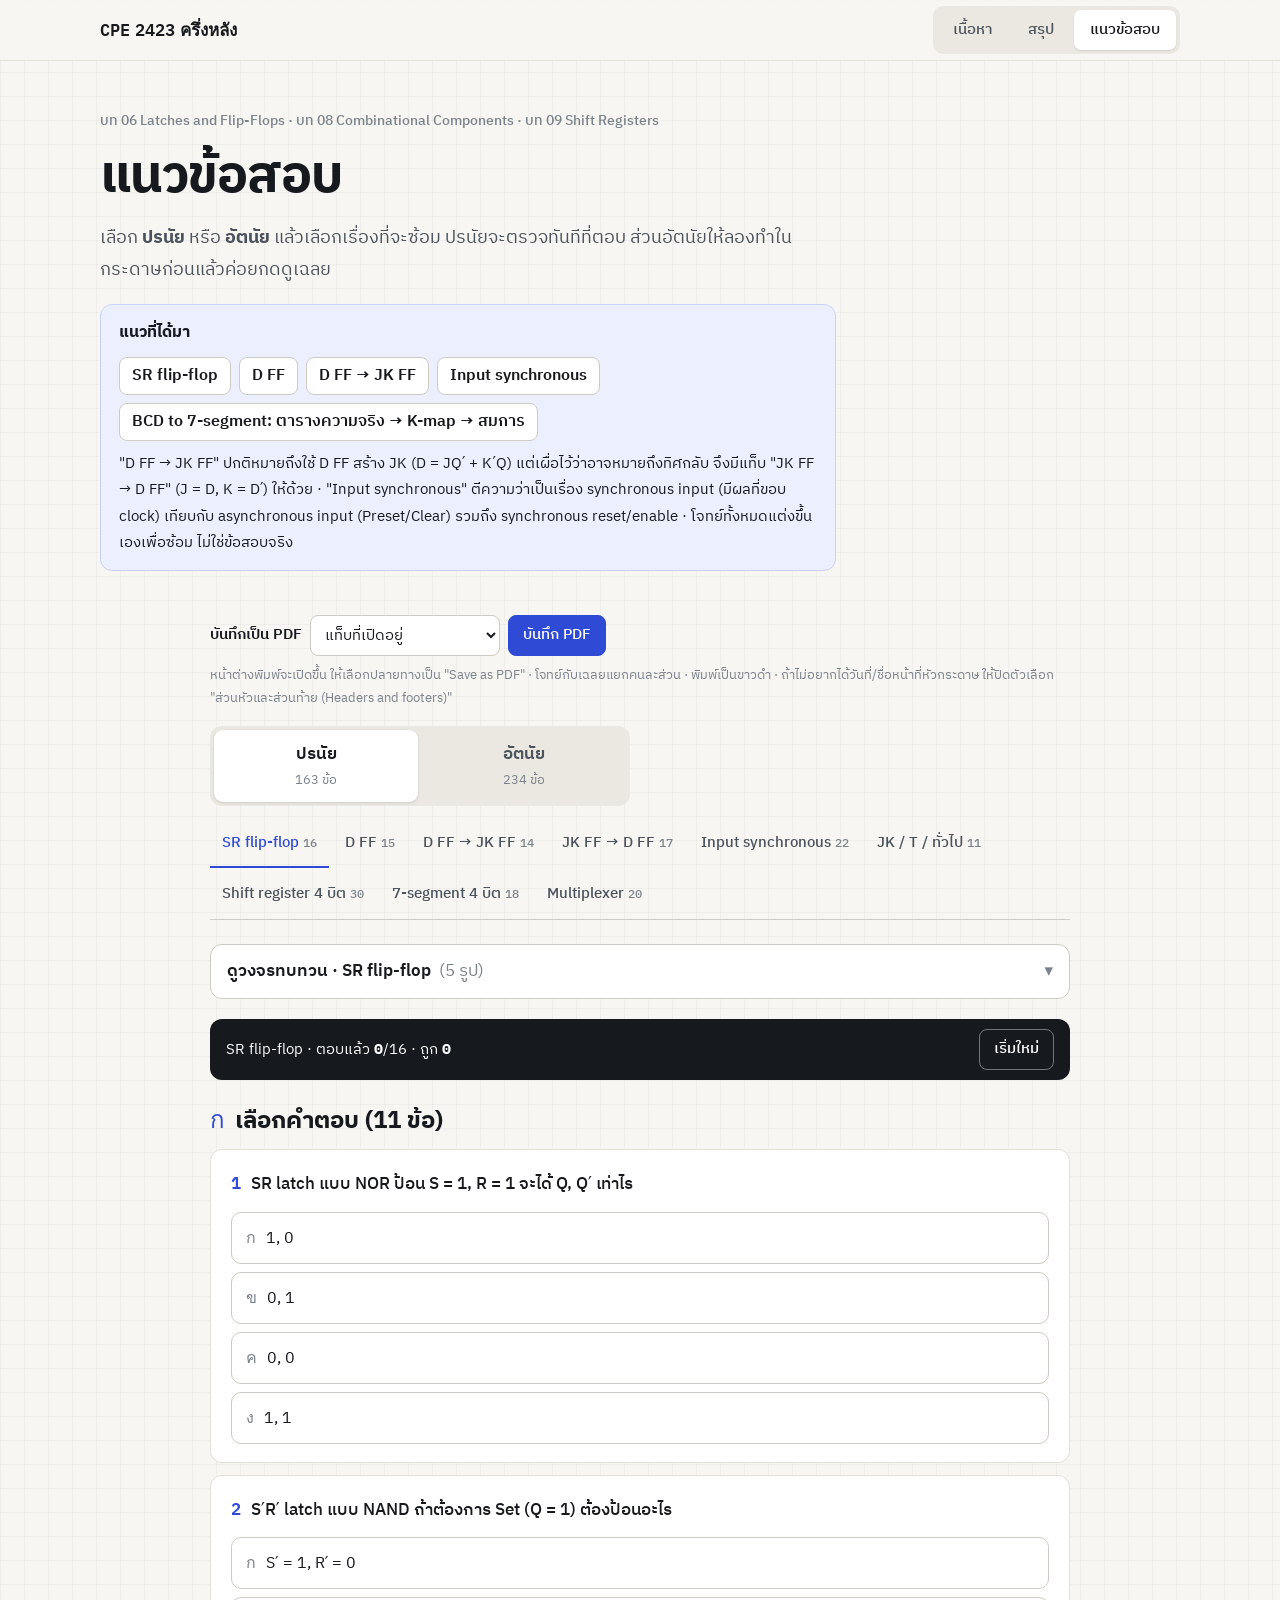
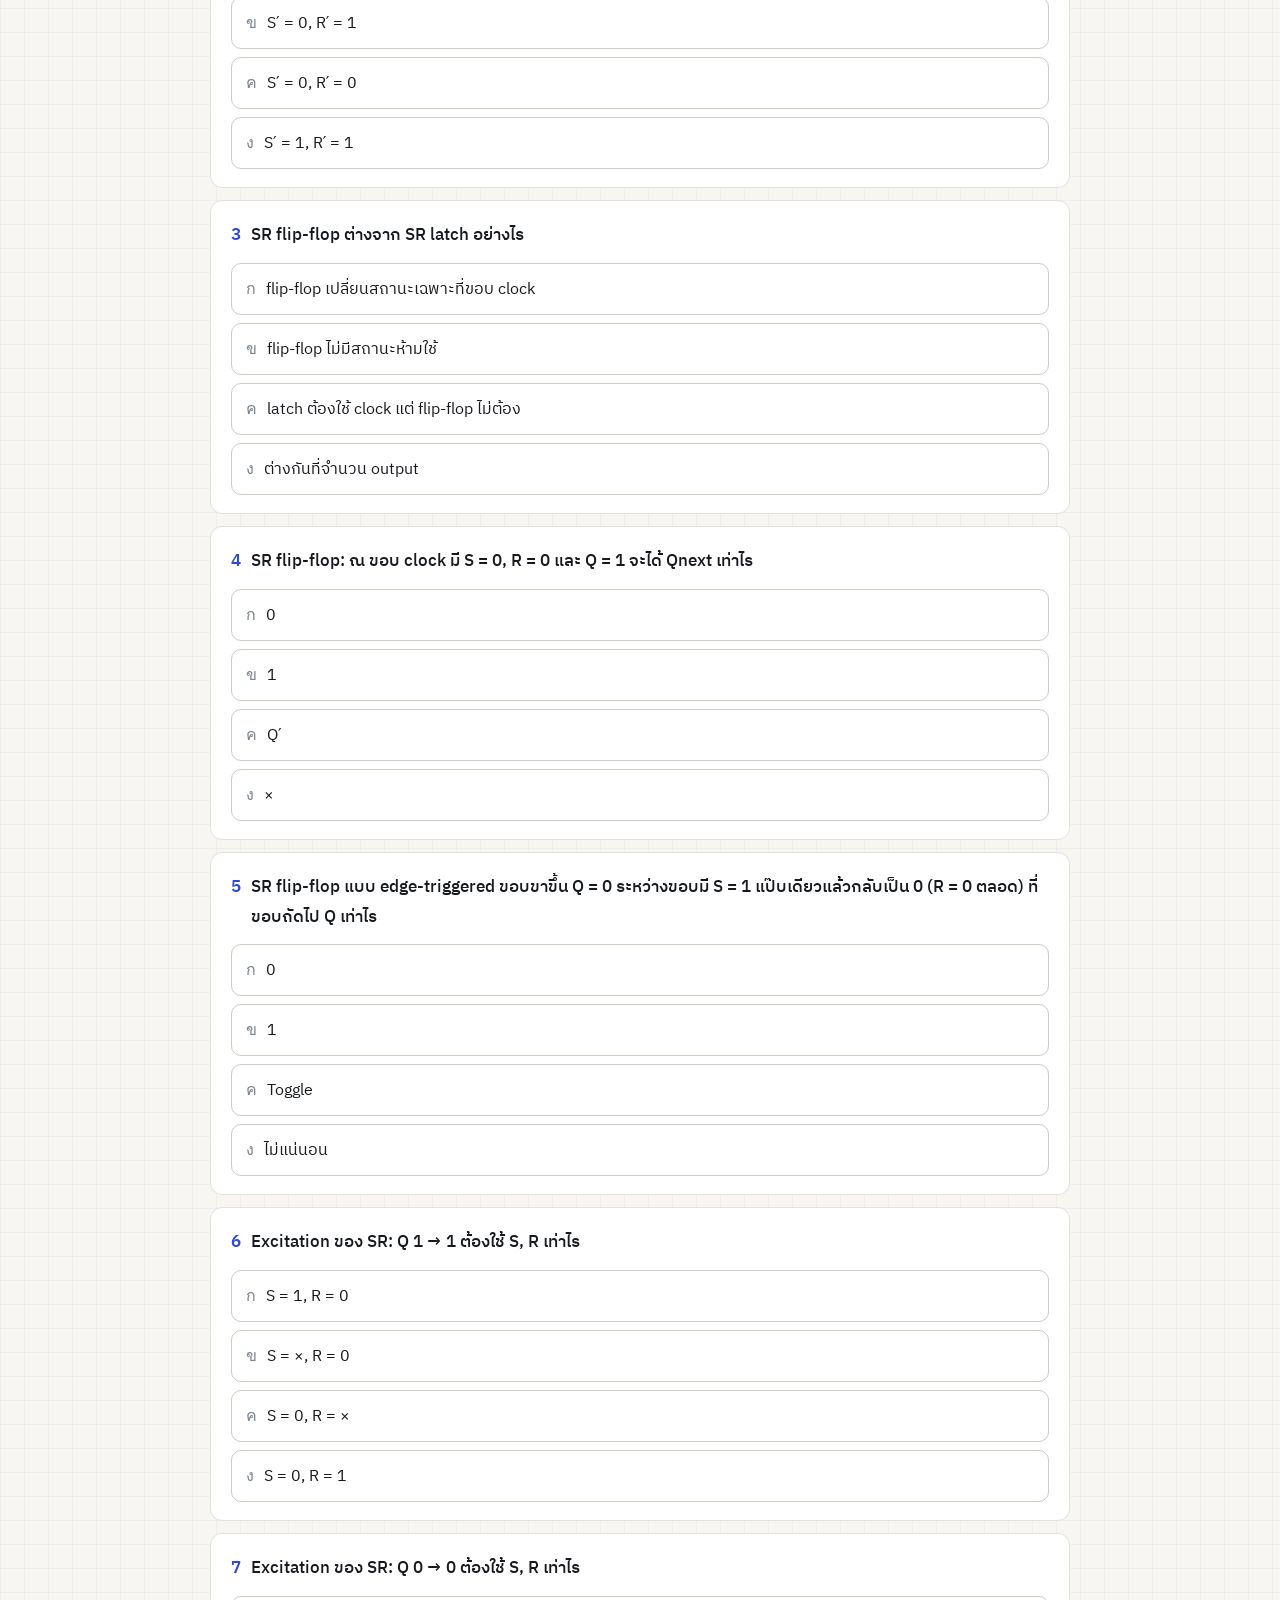
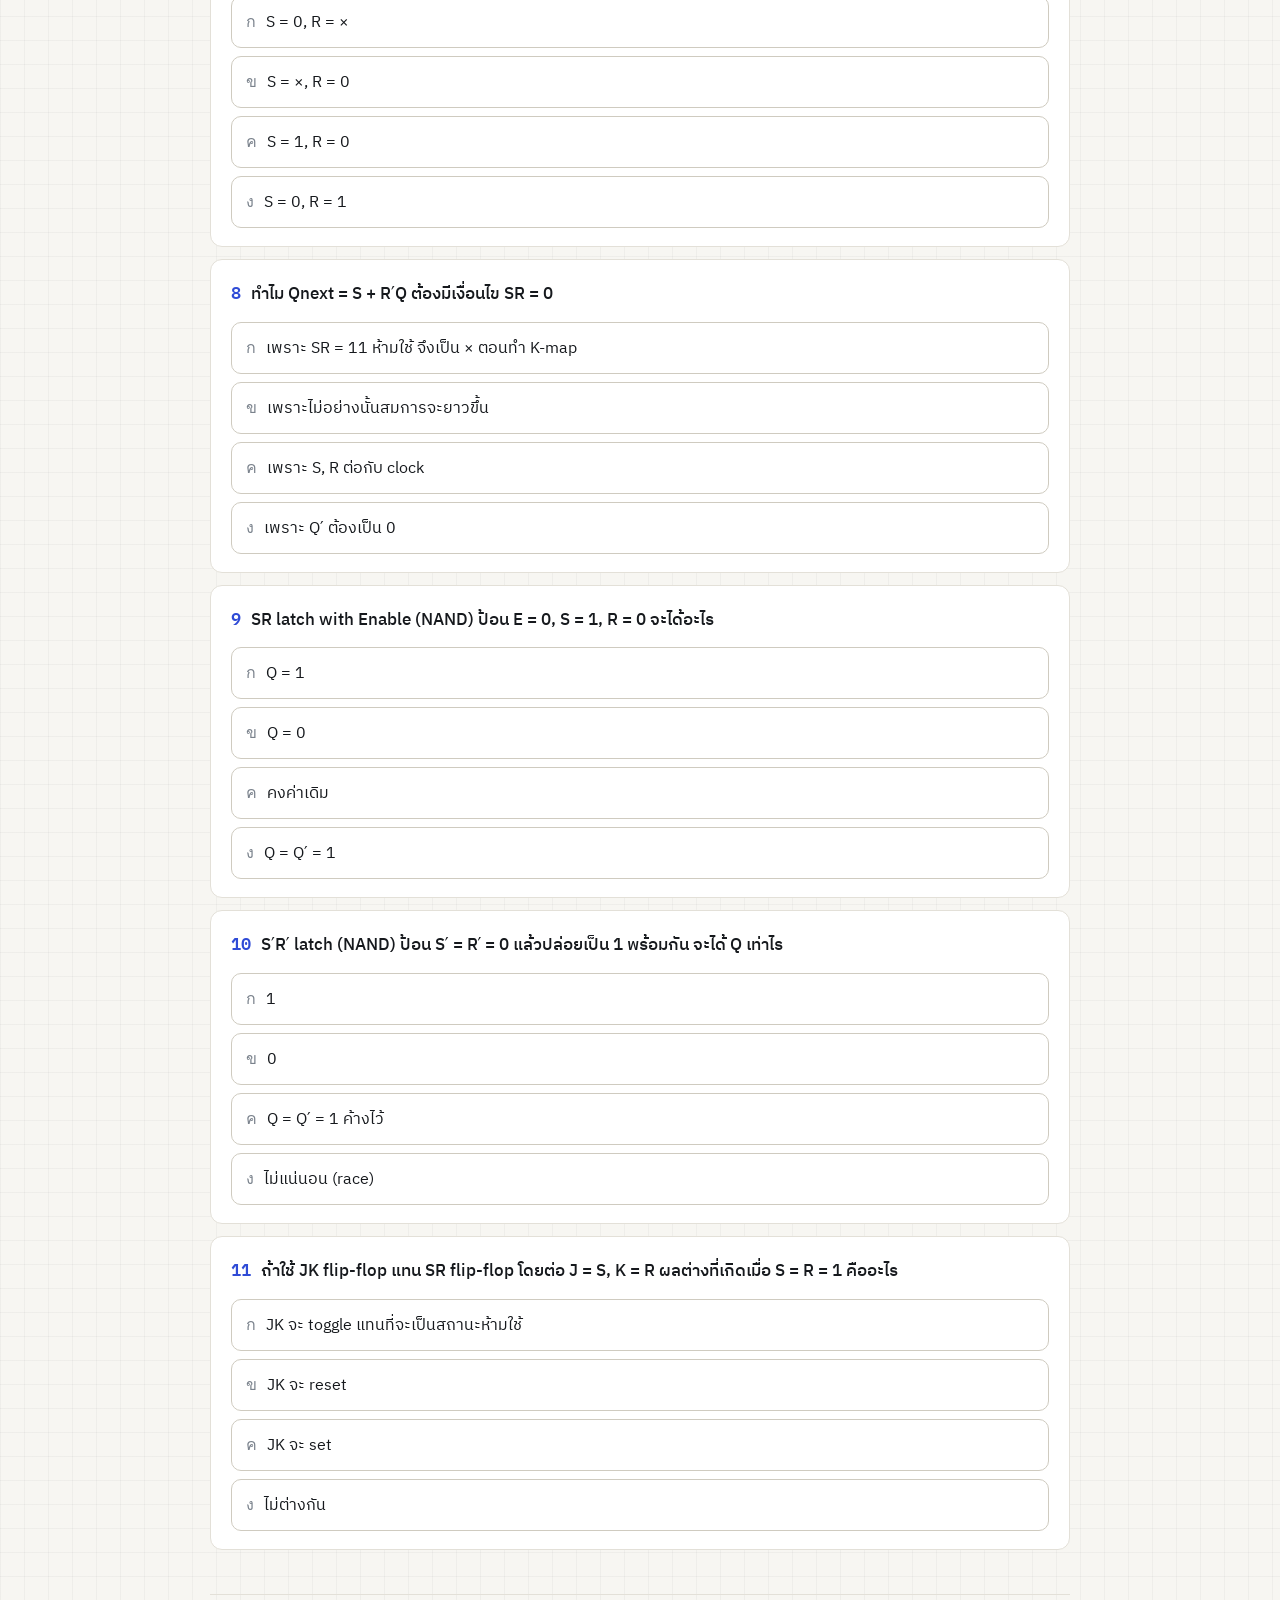
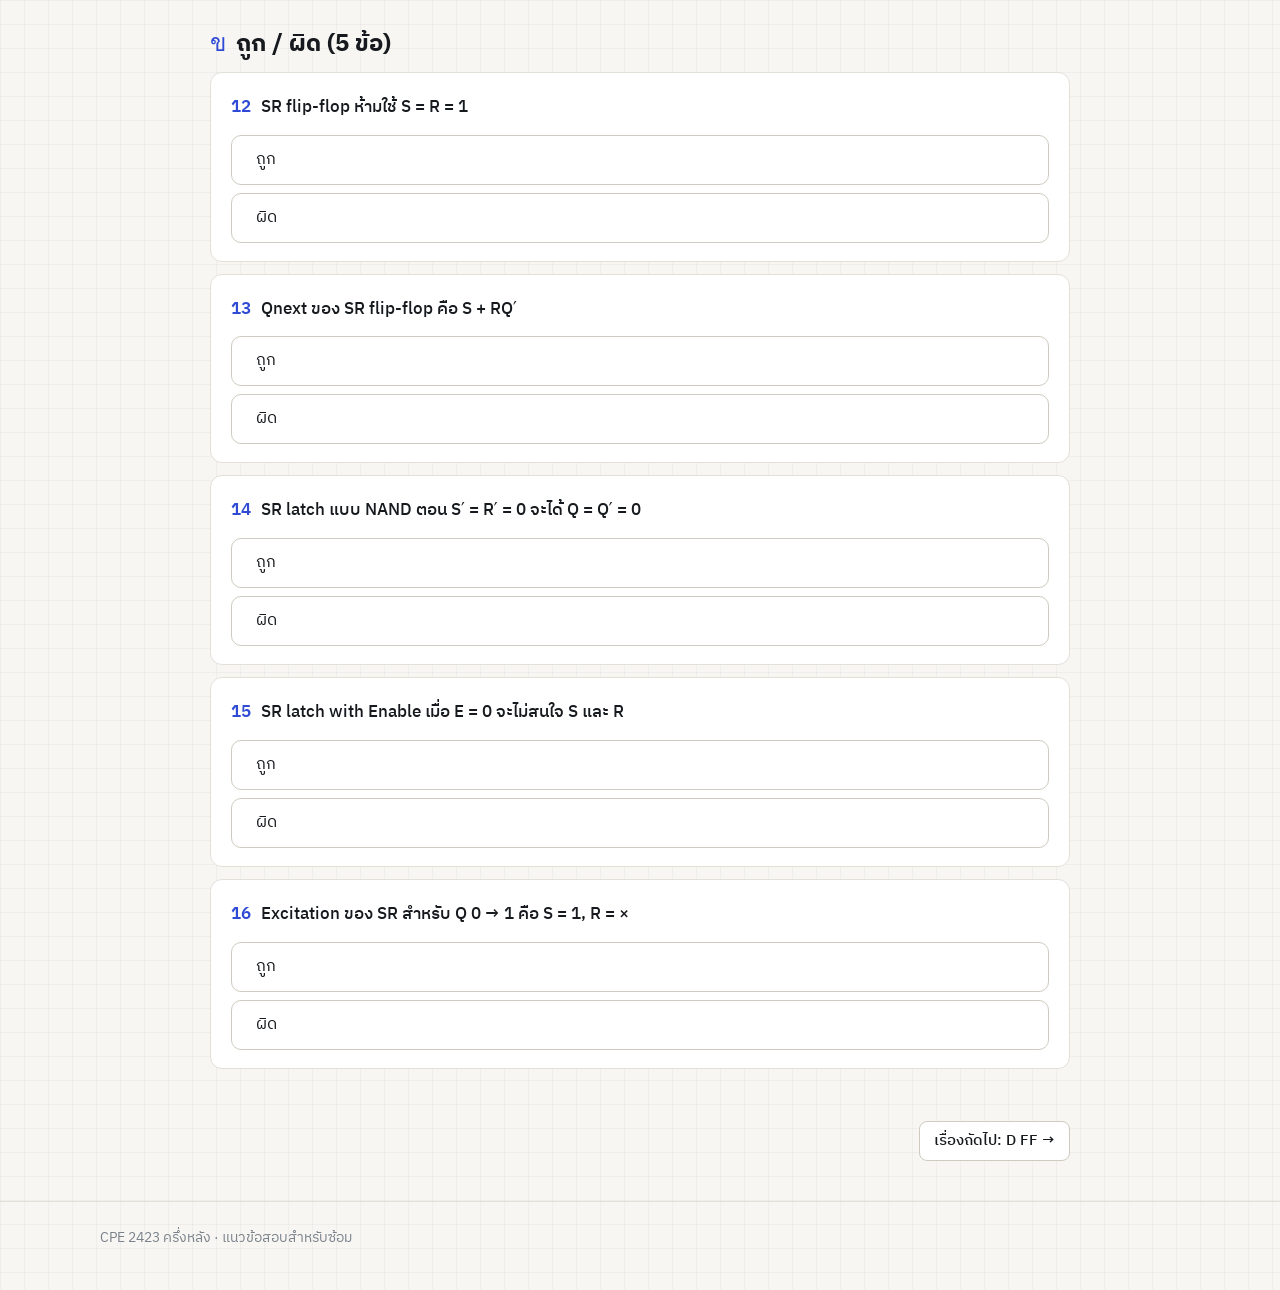
==== exam.html @ 35fdacc2 "mulipler" ====
<!doctype html>
<html lang="th">
<head>
  <meta charset="utf-8">
  <meta name="viewport" content="width=device-width, initial-scale=1">
  <meta name="color-scheme" content="light">
  <meta name="description" content="แนวข้อสอบ Latches and Flip-Flops, Shift register, 7-segment และ Multiplexer แยกปรนัย/อัตนัย และแยกเรื่อง พร้อมเฉลย">
  <title>แนวข้อสอบ · CPE 2423 ครึ่งหลัง</title>
  <link rel="preconnect" href="https://fonts.googleapis.com">
  <link rel="preconnect" href="https://fonts.gstatic.com" crossorigin>
  <link href="https://fonts.googleapis.com/css2?family=IBM+Plex+Mono:wght@400;500;600&family=IBM+Plex+Sans+Thai:wght@400;500;600;700&display=swap" rel="stylesheet">
  <link rel="stylesheet" href="assets/style.css">
</head>
<body>
  <div class="site-tabs">
    <div class="wrap">
      <a class="brand" href="index.html">CPE 2423 ครึ่งหลัง</a>
      <nav aria-label="ส่วนของเว็บ">
        <a href="index.html">เนื้อหา</a>
        <a href="summary.html">สรุป</a>
        <a href="exam.html" aria-current="page">แนวข้อสอบ</a>
      </nav>
    </div>
  </div>

  <header class="page-head wrap">
    <p class="eyebrow">บท 06 Latches and Flip-Flops · บท 08 Combinational Components · บท 09 Shift Registers</p>
    <h1>แนวข้อสอบ</h1>
    <p class="lead">เลือก <b>ปรนัย</b> หรือ <b>อัตนัย</b> แล้วเลือกเรื่องที่จะซ้อม ปรนัยจะตรวจทันทีที่ตอบ ส่วนอัตนัยให้ลองทำในกระดาษก่อนแล้วค่อยกดดูเฉลย</p>
    <div class="callout tip" style="max-width: 46em;">
      <b>แนวที่ได้มา</b>
      <ul class="hint-list">
        <li>SR flip-flop</li>
        <li>D FF</li>
        <li>D FF → JK FF</li>
        <li>Input synchronous</li>
        <li>BCD to 7-segment: ตารางความจริง → K-map → สมการ</li>
      </ul>
      <p style="margin: 10px 0 0; font-size: 15px;">"D FF → JK FF" ปกติหมายถึงใช้ D FF สร้าง JK (D = JQ′ + K′Q) แต่เผื่อไว้ว่าอาจหมายถึงทิศกลับ จึงมีแท็บ "JK FF → D FF" (J = D, K = D′) ให้ด้วย · "Input synchronous" ตีความว่าเป็นเรื่อง synchronous input (มีผลที่ขอบ clock) เทียบกับ asynchronous input (Preset/Clear) รวมถึง synchronous reset/enable · โจทย์ทั้งหมดแต่งขึ้นเองเพื่อซ้อม ไม่ใช่ข้อสอบจริง</p>
    </div>
  </header>

  <main class="wrap exam-main">
    <div class="print-bar">
      <label for="print-scope">บันทึกเป็น PDF</label>
      <select id="print-scope">
        <option value="current">แท็บที่เปิดอยู่</option>
        <option value="obj">ปรนัยทุกเรื่อง</option>
        <option value="sub">อัตนัยทุกเรื่อง</option>
        <option value="all">ทั้งหมด (ปรนัย + อัตนัย)</option>
      </select>
      <button class="btn primary" type="button" id="print-btn">บันทึก PDF</button>
      <span class="print-hint">หน้าต่างพิมพ์จะเปิดขึ้น ให้เลือกปลายทางเป็น "Save as PDF" · โจทย์กับเฉลยแยกคนละส่วน · พิมพ์เป็นขาวดำ · ถ้าไม่อยากได้วันที่/ชื่อหน้าที่หัวกระดาษ ให้ปิดตัวเลือก "ส่วนหัวและส่วนท้าย (Headers and footers)"</span>
    </div>
    <div class="exam-nav">
      <div class="type-tabs" role="tablist" aria-label="ประเภทข้อสอบ">
        <button role="tab" type="button" data-type="obj">ปรนัย<small data-type-count="obj"></small></button>
        <button role="tab" type="button" data-type="sub">อัตนัย<small data-type-count="sub"></small></button>
      </div>
      <div class="topic-tabs" role="tablist" aria-label="เรื่อง"></div>
    </div>
    <div id="panels"></div>
  </main>

  <footer class="site-footer">
    <div class="wrap">CPE 2423 ครึ่งหลัง · แนวข้อสอบสำหรับซ้อม</div>
  </footer>

  <script src="assets/logic-kit.js"></script>
  <script>
    (function () {
      "use strict";
      const { NOT, NAND, NOR, settle, simulate, pulses, isEdge, exercises, gate, twoState, wave, schematic, ffSymbol, shiftRegister: shselFig, shifterCircuit, seg7, SEG7_HEX, SEG7_GLYPH, railCircuit, kmapRailOutput, kmapPrimeInfo, kmapTerm, kmapSOP, kmapSvg, kmapNames, muxArray, muxTree } = LK;

      const TOPICS = [
        ["sr", "SR flip-flop"],
        ["d", "D FF"],
        ["dj", "D FF → JK FF"],
        ["jd", "JK FF → D FF"],
        ["sync", "Input synchronous"],
        ["gen", "JK / T / ทั่วไป"],
        ["pipo", "Shift register 4 บิต"],
        ["seg7", "7-segment 4 บิต"],
        ["mux", "Multiplexer"],
      ];
      const TOPIC_NAME = Object.fromEntries(TOPICS);

      // =====================================================================
      // ปรนัย: { t: topic, q, o: options, a: correct index, e: explanation }
      // =====================================================================
      const MCQ = [
        { t: "sr", q: "SR latch แบบ NOR ป้อน S = 1, R = 1 จะได้ Q, Q′ เท่าไร", o: ["1, 0", "0, 1", "0, 0", "1, 1"], a: 2, e: "NOR ให้ 0 ถ้ามี input ใดเป็น 1 จึงได้ Q = Q′ = 0 และเป็นสถานะห้ามใช้" },
        { t: "sr", q: "S′R′ latch แบบ NAND ถ้าต้องการ Set (Q = 1) ต้องป้อนอะไร", o: ["S′ = 1, R′ = 0", "S′ = 0, R′ = 1", "S′ = 0, R′ = 0", "S′ = 1, R′ = 1"], a: 1, e: "NAND latch เป็น active-low จึงต้องใส่ S′ = 0" },
        { t: "sr", q: "SR flip-flop ต่างจาก SR latch อย่างไร", o: ["flip-flop เปลี่ยนสถานะเฉพาะที่ขอบ clock", "flip-flop ไม่มีสถานะห้ามใช้", "latch ต้องใช้ clock แต่ flip-flop ไม่ต้อง", "ต่างกันที่จำนวน output"], a: 0, e: "latch ทำงานตามระดับ ส่วน flip-flop ตามขอบ และ SR flip-flop ยังห้ามใช้ SR = 11 เหมือนเดิม" },
        { t: "sr", q: "SR flip-flop: ณ ขอบ clock มี S = 0, R = 0 และ Q = 1 จะได้ Qnext เท่าไร", o: ["0", "1", "Q′", "×"], a: 1, e: "SR = 00 คือ Hold" },
        { t: "sr", q: "SR flip-flop แบบ edge-triggered ขอบขาขึ้น Q = 0 ระหว่างขอบมี S = 1 แป๊บเดียวแล้วกลับเป็น 0 (R = 0 ตลอด) ที่ขอบถัดไป Q เท่าไร", o: ["0", "1", "Toggle", "ไม่แน่นอน"], a: 0, e: "edge-triggered ดูค่า ณ ขอบซึ่ง S = R = 0 จึง Hold ได้ 0 (ถ้าเป็น master–slave อาจเกิด ones catching)" },
        { t: "sr", q: "Excitation ของ SR: Q 1 → 1 ต้องใช้ S, R เท่าไร", o: ["S = 1, R = 0", "S = ×, R = 0", "S = 0, R = ×", "S = 0, R = 1"], a: 1, e: "ทำได้ทั้ง Hold (00) และ Set (10) สิ่งเดียวที่ห้ามคือ Reset" },
        { t: "sr", q: "Excitation ของ SR: Q 0 → 0 ต้องใช้ S, R เท่าไร", o: ["S = 0, R = ×", "S = ×, R = 0", "S = 1, R = 0", "S = 0, R = 1"], a: 0, e: "ทำได้ทั้ง Hold (00) และ Reset (01)" },
        { t: "sr", q: "ทำไม Qnext = S + R′Q ต้องมีเงื่อนไข SR = 0", o: ["เพราะ SR = 11 ห้ามใช้ จึงเป็น × ตอนทำ K-map", "เพราะไม่อย่างนั้นสมการจะยาวขึ้น", "เพราะ S, R ต่อกับ clock", "เพราะ Q′ ต้องเป็น 0"], a: 0, e: "× ของแถว SR = 11 ช่วยให้ได้กลุ่ม S ที่ใหญ่ขึ้น สมการจึงใช้ได้เฉพาะเมื่อ SR ≠ 11" },
        { t: "sr", q: "SR latch with Enable (NAND) ป้อน E = 0, S = 1, R = 0 จะได้อะไร", o: ["Q = 1", "Q = 0", "คงค่าเดิม", "Q = Q′ = 1"], a: 2, e: "E = 0 ทำให้เกตด้านหน้าส่ง 1 ตลอด latch จึง Hold" },
        { t: "sr", q: "S′R′ latch (NAND) ป้อน S′ = R′ = 0 แล้วปล่อยเป็น 1 พร้อมกัน จะได้ Q เท่าไร", o: ["1", "0", "Q = Q′ = 1 ค้างไว้", "ไม่แน่นอน (race)"], a: 3, e: "เกตสองตัวแข่งกันเปลี่ยน ผลจึงเป็น Undefined" },
        { t: "sr", q: "ถ้าใช้ JK flip-flop แทน SR flip-flop โดยต่อ J = S, K = R ผลต่างที่เกิดเมื่อ S = R = 1 คืออะไร", o: ["JK จะ toggle แทนที่จะเป็นสถานะห้ามใช้", "JK จะ reset", "JK จะ set", "ไม่ต่างกัน"], a: 0, e: "กรณีอื่นทำงานเหมือนกัน ต่างกันแค่ JK = 11 คือ toggle" },
        { t: "d", q: "D flip-flop ขอบขาขึ้น เก็บค่า D ณ จังหวะใด", o: ["ตลอดช่วง Clk = 1", "ตลอดช่วง Clk = 0", "ณ ขอบขาขึ้นของ Clk", "ณ ขอบขาลงของ Clk"], a: 2, e: "edge-triggered เก็บค่าเฉพาะที่ขอบที่ทำงาน" },
        { t: "d", q: "D flip-flop ขอบขาขึ้น ถ้า D เปลี่ยนหลายครั้งระหว่างขอบ Q จะเป็นอย่างไร", o: ["เปลี่ยนตาม D ทุกครั้ง", "ไม่เปลี่ยนจนถึงขอบขาขึ้นถัดไป", "toggle", "เป็น 0"], a: 1, e: "ระหว่างขอบ flip-flop ไม่สนใจ D" },
        { t: "d", q: "อุปกรณ์ใดเป็น transparent (Q ตาม input ทันทีตลอดช่วงที่เปิด)", o: ["D latch with Enable ขณะ E = 1", "D flip-flop ขอบขาขึ้น", "T flip-flop", "JK flip-flop"], a: 0, e: "latch ทำงานตามระดับ" },
        { t: "d", q: "Excitation ของ D: Q 1 → 0 ต้องใช้ D เท่าไร", o: ["0", "1", "×", "Q"], a: 0, e: "D = Qnext เสมอ" },
        { t: "d", q: "D flip-flop รับค่าใหม่ทุกขอบ ถ้าอยากให้บางขอบคงค่าเดิมควรทำอย่างไร", o: ["ใส่ MUX ป้อน Q กลับเมื่อ E = 0", "ต่อ D กับ Q′", "ใช้ ClrN แทน", "ใช้ AND gate ปิด clock"], a: 0, e: "D FF with Enable: D = E′Q + ED · การปิด clock เสี่ยงเกิด glitch/skew จึงไม่แนะนำ" },
        { t: "d", q: "Master–slave D flip-flop ขอบขาขึ้น ต้องต่อ inverter ที่ clock ไปยัง latch ตัวไหน", o: ["master", "slave", "ทั้งสองตัว", "ไม่ต้องใช้"], a: 0, e: "master เปิดตอน Clk = 0 และ slave เปิดตอน Clk = 1" },
        { t: "d", q: "D latch with Enable: ขณะ E = 1 D เปลี่ยน 0 → 1 → 0 แล้ว E ลงเป็น 0 จะได้ Q เท่าไร", o: ["1", "0", "Toggle", "ไม่แน่นอน"], a: 1, e: "latch จำค่า D สุดท้ายก่อน E ลง" },
        { t: "d", q: "ต่อ Q′ กลับเข้า D ของ D flip-flop จะได้วงจรอะไร", o: ["วงจรหารความถี่ด้วย 2 (toggle ทุกขอบ)", "วงจรที่ Q ค้าง 0", "latch", "สถานะห้ามใช้"], a: 0, e: "Q⁺ = D = Q′ จึงกลับค่าทุกขอบ" },
        { t: "d", q: "D latch สร้างจาก S′R′ latch โดยใส่ inverter เพื่ออะไร", o: ["ให้ S′ กับ R′ ตรงข้ามกันเสมอ จึงไม่เกิดสถานะห้ามใช้", "ให้ทำงานที่ขอบ", "เพิ่มความเร็ว", "ให้ Q = Q′"], a: 0, e: "S′ = D′, R′ = D ไม่มีทางเป็น 0 พร้อมกัน" },
        { t: "d", q: "Shift register 3 บิตจาก D flip-flop ต่อกันอย่างไร", o: ["Q ของตัวก่อนต่อเข้า D ของตัวถัดไป ใช้ clock ร่วมกัน", "Q ของตัวก่อนต่อเข้า clock ของตัวถัดไป", "ต่อ D ทุกตัวเข้าด้วยกัน", "ต่อ Q′ เข้า D ของตัวเอง"], a: 0, e: "ทุกขอบข้อมูลเลื่อนไป 1 ตำแหน่ง" },
        { t: "dj", q: "ใช้ D flip-flop สร้าง JK flip-flop ต้องต่อ D เท่าไร", o: ["D = J + K", "D = JQ + KQ′", "D = JQ′ + K′Q", "D = J ⊕ K"], a: 2, e: "D FF มี Q⁺ = D จึงเอาสมการ Qnext ของ JK มาเป็น D" },
        { t: "dj", q: "ในการแปลง D FF เป็น JK FF ต้องใช้ excitation table ของตัวใด", o: ["JK", "D", "SR", "T"], a: 1, e: "ใช้ตารางของตัวที่อยากได้ (JK) คู่กับ excitation ของตัวที่มีอยู่ (D) ซึ่งคือ D = Qnext" },
        { t: "dj", q: "วงจร D = JQ′ + K′Q ถ้า J = 1, K = 1, Q = 0 จะได้ D เท่าไร", o: ["0", "1", "×", "Q"], a: 1, e: "JQ′ = 1·1 = 1 จึงได้ D = 1 (toggle)" },
        { t: "dj", q: "วงจร D = JQ′ + K′Q ถ้า J = 0, K = 1, Q = 1 จะได้ D เท่าไร", o: ["0", "1", "×", "Q′"], a: 0, e: "JQ′ = 0 และ K′Q = 0 จึงได้ D = 0 (reset)" },
        { t: "dj", q: "วงจร D = JQ′ + K′Q ถ้า J = 0, K = 0, Q = 1 จะได้ D เท่าไร", o: ["0", "1", "Q′", "×"], a: 1, e: "K′Q = 1 จึงได้ D = Q (hold)" },
        { t: "dj", q: "วงจร D = JQ′ + K′Q ต้องใช้เกตอะไร (ใช้ Q, Q′ จาก flip-flop ได้)", o: ["AND 2, OR 1, NOT 1", "AND 1, OR 2", "XOR 1", "NAND 1"], a: 0, e: "AND สำหรับ JQ′ และ K′Q, NOT สร้าง K′, OR รวม" },
        { t: "dj", q: "JK ที่สร้างจาก D FF ถ้าตั้ง J = K = 1 ค้างไว้ Q จะเป็นอย่างไร", o: ["คงที่", "เป็น 1 ตลอด", "กลับค่าทุกขอบ clock", "ไม่แน่นอน"], a: 2, e: "D = Q′ จึง toggle ทุกขอบ" },
        { t: "dj", q: "วงจร D = JQ′ + K′Q เมื่อ Q = 0 จะได้ D เท่ากับอะไร", o: ["J", "K", "K′", "1"], a: 0, e: "Q = 0 ได้ D = J·1 + K′·0 = J" },
        { t: "dj", q: "วงจร D = JQ′ + K′Q เมื่อ Q = 1 จะได้ D เท่ากับอะไร", o: ["J", "K′", "K", "0"], a: 1, e: "Q = 1 ได้ D = J·0 + K′·1 = K′" },
        { t: "dj", q: "ถ้าใช้ MUX 4-to-1 (select = J, K) หน้า D FF เพื่อทำ JK ช่อง I₃ (JK = 11) ต้องต่ออะไร", o: ["Q′", "Q", "0", "1"], a: 0, e: "JK = 11 คือ toggle จึงต้องป้อน Q′" },
        { t: "jd", q: "ใช้ JK flip-flop สร้าง D flip-flop ต้องต่อ J และ K อย่างไร", o: ["J = D, K = D′", "J = D′, K = D", "J = K = D", "J = D, K = Q"], a: 0, e: "D = 1 ได้ JK = 10 (Set) · D = 0 ได้ JK = 01 (Reset) จึงได้ Q⁺ = D" },
        { t: "jd", q: "การแปลง JK FF เป็น D FF ใช้ตารางคู่ใด", o: ["ตารางคุณลักษณะของ D + excitation ของ JK", "ตารางคุณลักษณะของ JK + excitation ของ D", "excitation ของ D ทั้งคู่", "ตารางคุณลักษณะของ JK ทั้งคู่"], a: 0, e: "ตารางของตัวที่อยากได้ (D) คู่กับ excitation ของตัวที่มีอยู่ (JK)" },
        { t: "jd", q: "วงจร JK → D ต้องเพิ่มเกตอะไร", o: ["NOT 1 ตัว", "AND 2, OR 1, NOT 1", "XOR 1 ตัว", "ไม่ต้องเพิ่ม"], a: 0, e: "ต่อ D เข้า J ตรง ๆ และผ่าน NOT เข้า K" },
        { t: "jd", q: "วงจร J = D, K = D′ ถ้า D = 1 ที่ขอบ clock จะทำงานแบบใด", o: ["Set", "Reset", "Toggle", "Hold"], a: 0, e: "ได้ JK = 10 คือ Set" },
        { t: "jd", q: "วงจร J = D, K = D′ ถ้า D = 0 ที่ขอบ clock จะทำงานแบบใด", o: ["Set", "Reset", "Toggle", "Hold"], a: 1, e: "ได้ JK = 01 คือ Reset" },
        { t: "jd", q: "ทำไมวงจร J = D, K = D′ จึงไม่มีทางเกิด JK = 00 หรือ 11", o: ["เพราะ K เป็นนิเสธของ J เสมอ", "เพราะ clock ป้องกันไว้", "เพราะ Q ป้อนกลับ", "เพราะ JK flip-flop ห้ามใช้ 00 และ 11"], a: 0, e: "J และ K ต่างกันเสมอ จึงเหลือแค่ Set กับ Reset" },
        { t: "jd", q: "จาก excitation ของ JK หา J ในรูปของ D และ Q โดยใช้ × ให้คุ้มที่สุดได้อะไร", o: ["J = D", "J = DQ′", "J = D′", "J = Q"], a: 0, e: "แถว Q = 1 ของ J เป็น × ทั้งหมด จึงรวมกับ D = 1 ในแถว Q = 0 ได้ J = D" },
        { t: "jd", q: "ถ้าไม่ใช้ × เลย (ให้ × = 0) จะได้ J, K เท่าไร และใช้ได้หรือไม่", o: ["J = DQ′, K = D′Q ใช้ได้แต่ไม่ minimal", "J = D, K = D′ ใช้ไม่ได้", "J = DQ′, K = D′Q ใช้ไม่ได้", "J = Q, K = Q′"], a: 0, e: "ทำงานถูกเหมือนกัน แต่ต้องใช้เกตมากกว่า" },
        { t: "jd", q: "ถ้าลืมใส่ NOT แล้วต่อ J = K = D วงจรจะทำงานเหมือน flip-flop ชนิดใด", o: ["T flip-flop (T = D)", "D flip-flop", "SR flip-flop", "latch"], a: 0, e: "D = 0 ได้ JK = 00 (Hold) · D = 1 ได้ JK = 11 (Toggle)" },
        { t: "jd", q: "D FF ที่สร้างจาก JK ขอบขาขึ้น: ตอนนี้ Q = 1 ขอบมาถึงขณะ D = 1 จะได้ Q⁺ เท่าไร", o: ["1", "0", "Toggle", "ไม่แน่นอน"], a: 0, e: "JK = 10 คือ Set ได้ 1 (Q⁺ = D)" },
        { t: "jd", q: "D → JK กับ JK → D ต่างกันอย่างไร", o: ["D → JK หาสมการของขา D · JK → D หาสมการของขา J, K", "เหมือนกันทุกอย่าง", "D → JK ใช้แค่ NOT 1 ตัว", "JK → D ต้องป้อน Q กลับ"], a: 0, e: "ฝั่งซ้ายของลูกศรคือ flip-flop ที่มีอยู่ สมการที่ได้จึงเป็นของขา input ตัวนั้น" },
        { t: "sync", q: "ข้อใดเป็น synchronous input ของ D flip-flop ที่มี PreN, ClrN", o: ["D", "PreN", "ClrN", "PreN และ ClrN"], a: 0, e: "D มีผลเฉพาะที่ขอบ ส่วน PreN, ClrN มีผลทันที" },
        { t: "sync", q: "Synchronous reset ทำให้ Q = 0 เมื่อใด", o: ["ทันทีที่ reset ทำงาน", "ที่ขอบ clock ถัดไปขณะ reset ทำงาน", "เมื่อ D = 0 เท่านั้น", "เมื่อ clock = 0"], a: 1, e: "synchronous ต้องรอขอบ clock" },
        { t: "sync", q: "Asynchronous clear (ClrN) ทำให้ Q = 0 เมื่อใด", o: ["ทันทีที่ ClrN = 0", "ที่ขอบขาขึ้นถัดไป", "เมื่อ ClrN = 1", "เมื่อ D = 0"], a: 0, e: "asynchronous ไม่รอ clock และเป็น active-low" },
        { t: "sync", q: "D FF ขอบขาขึ้นที่มี PreN, ClrN ถ้า PreN = 0, ClrN = 1 แล้วเกิดขอบขณะ D = 0 จะได้ Q เท่าไร", o: ["0", "1", "คงเดิม", "ไม่แน่นอน"], a: 1, e: "Preset มีสิทธิ์เหนือกว่า clock" },
        { t: "sync", q: "SR flip-flop ขอบขาขึ้นที่มี PreN, ClrN ถ้า PreN = 0, ClrN = 1 แล้วเกิดขอบขณะ S = R = 1 จะได้ Q เท่าไร", o: ["1", "0", "ไม่แน่นอน", "คงเดิม"], a: 0, e: "PreN = 0 บังคับ Q = 1 ทันที ขอบ clock และ SR = 11 จึงไม่มีผล" },
        { t: "sync", q: "SR flip-flop ขอบขาขึ้น ถ้า S = R = 1 เฉพาะระหว่างขอบ แล้วกลับเป็น SR = 00 ก่อนขอบถัดไป จะเกิดอะไรขึ้น", o: ["ไม่มีผล Q คงเดิม", "Q ไม่แน่นอนทันที", "Q = 1", "Q = 0"], a: 0, e: "S, R เป็น synchronous input ดูเฉพาะ ณ ขอบ" },
        { t: "sync", q: "ใน SR flip-flop ที่มี PreN, ClrN ข้อใดเป็น asynchronous input ทั้งหมด", o: ["S และ R", "PreN และ ClrN", "S, R และ clock", "S, R, PreN และ ClrN"], a: 1, e: "S, R มีผลเฉพาะที่ขอบ ส่วน PreN, ClrN มีผลทันที" },
        { t: "sync", q: "SR flip-flop เกิดขอบที่ SR = 11 จน Q ไม่แน่นอน วิธีใดทำให้รู้ค่า Q ได้ทันทีโดยไม่รอ clock", o: ["ให้ ClrN (หรือ PreN) = 0 สั้น ๆ", "ให้ SR = 00", "ให้ SR = 10", "หยุด clock"], a: 0, e: "SR = 10 ก็ได้ Q = 1 แต่ต้องรอขอบถัดไป ส่วน SR = 00 คงค่าไม่แน่นอนไว้" },
        { t: "sync", q: "D FF ที่มี synchronous clear แบบ active-high (SCLR) ต้องต่อขา D ของ flip-flop เป็นอะไร", o: ["D · SCLR′", "D + SCLR", "D ⊕ SCLR", "SCLR′"], a: 0, e: "SCLR = 1 ได้ 0 เข้าขา D จึงได้ Q = 0 ที่ขอบ" },
        { t: "sync", q: "D FF ที่มี synchronous preset แบบ active-high (SPRE) ต้องต่อขา D เป็นอะไร", o: ["D + SPRE", "D · SPRE′", "D ⊕ SPRE", "SPRE′"], a: 0, e: "SPRE = 1 ได้ 1 เข้าขา D จึงได้ Q = 1 ที่ขอบ" },
        { t: "sync", q: "ทำไมระบบดิจิทัลส่วนใหญ่ออกแบบเป็น synchronous (ทุก flip-flop ใช้ clock ร่วมกัน)", o: ["ทุกตัวเปลี่ยนพร้อมกันเป็นจังหวะ วิเคราะห์ timing ได้ง่าย", "ไม่ต้องใช้ clock", "ใช้ไฟน้อยกว่าเสมอ", "ไม่ต้องสนใจ setup time"], a: 0, e: "ยังต้องสนใจ setup/hold time" },
        { t: "sync", q: "Setup time ของ flip-flop หมายถึงอะไร", o: ["เวลาที่ input ต้องนิ่งก่อนขอบ clock", "เวลาที่ output ใช้เปลี่ยนหลังขอบ", "เวลาที่ input ต้องนิ่งหลังขอบ", "คาบของ clock"], a: 0, e: "ข้อ 2 คือ propagation delay และข้อ 3 คือ hold time" },
        { t: "sync", q: "Hold time ของ flip-flop หมายถึงอะไร", o: ["เวลาที่ input ต้องนิ่งก่อนขอบ", "เวลาที่ input ต้องนิ่งหลังขอบ", "เวลาที่ Q ค้างค่าไว้", "คาบของ clock"], a: 1, e: "hold time คือหลังขอบ ส่วน setup time คือก่อนขอบ" },
        { t: "sync", q: "D FF มีทั้ง SCLR (sync clear) และ E (enable) โดย clear มีสิทธิ์เหนือกว่า ขา D ของ flip-flop ต้องเป็นอะไร", o: ["SCLR′ · (E′Q + ED)", "SCLR + E′Q + ED", "SCLR′ + ED", "(E′Q + ED) ⊕ SCLR"], a: 0, e: "SCLR = 1 บังคับให้เป็น 0 ไม่อย่างนั้นใช้สมการ enable ตามปกติ" },
        { t: "gen", q: "สมการคุณลักษณะของ T flip-flop คือข้อใด", o: ["Qnext = T·Q", "Qnext = T + Q", "Qnext = T ⊕ Q", "Qnext = T′Q"], a: 2, e: "T = 0 ได้ Hold, T = 1 ได้ Toggle" },
        { t: "gen", q: "ถ้าขา clock มีวงกลมหน้าสามเหลี่ยม (○▷) หมายความว่าอะไร", o: ["latch active-low", "ทริกขอบขาขึ้น", "ทริกขอบขาลง", "ทำงานตามระดับ high"], a: 2, e: "สามเหลี่ยมคือทริกที่ขอบ ส่วนวงกลมคือกลับค่า" },
        { t: "gen", q: "T flip-flop ที่ T = 1 ตลอด ป้อน clock 8 MHz จะได้ Q ความถี่เท่าไร", o: ["16 MHz", "8 MHz", "4 MHz", "2 MHz"], a: 2, e: "หารความถี่ด้วย 2" },
        { t: "gen", q: "Flip-flop ชนิดใดมีชุด input ที่ห้ามใช้", o: ["D", "JK", "T", "SR"], a: 3, e: "SR = 11" },
        { t: "gen", q: "JK flip-flop ขอบขาขึ้น Q = 1 เกิดขอบขณะ J = K = 1 จะได้ Qnext เท่าไร", o: ["0", "1", "คงเดิม", "ไม่แน่นอน"], a: 0, e: "JK = 11 คือ toggle" },
        { t: "gen", q: "Excitation ของ JK: Q 1 → 0 ต้องใช้ J, K เท่าไร", o: ["J = ×, K = 1", "J = 0, K = 1", "J = 1, K = ×", "J = ×, K = 0"], a: 0, e: "ทำได้ทั้ง Reset (01) และ Toggle (11)" },
        { t: "gen", q: "Excitation ของ T: Q 1 → 1 ต้องใช้ T เท่าไร", o: ["0", "1", "×", "Q"], a: 0, e: "ค่าไม่เปลี่ยนจึงได้ T = 0" },
        { t: "gen", q: "Counter แบบ ripple ต่างจาก synchronous counter อย่างไร", o: ["ripple: flip-flop แต่ละตัวใช้ output ของตัวก่อนหน้าเป็น clock", "ripple ใช้ clock ร่วมกันทุกตัว", "synchronous ไม่ใช้ clock", "ไม่ต่างกัน"], a: 0, e: "synchronous counter ใช้ clock ร่วมกันและใช้ logic คุม J, K หรือ T" },
        { t: "pipo", q: "วงจรสไลด์ 14: SHSel = 0 ที่ขอบ clock register ทำอะไร", o: ["คงค่าเดิม", "Parallel load", "Shift right", "Rotate right"], a: 0, e: "ช่อง 0 ป้อน Q ตัวเองกลับ" },
        { t: "pipo", q: "วงจรสไลด์ 14: SHSel = 1 ที่ขอบ clock register ทำอะไร", o: ["คงค่าเดิม", "Parallel load", "Shift right", "Rotate right"], a: 1, e: "ช่อง 1 รับ D3–D0" },
        { t: "pipo", q: "วงจรสไลด์ 14: SHSel = 2 ที่ขอบ clock register ทำอะไร", o: ["คงค่าเดิม", "Parallel load", "Shift right", "Rotate right"], a: 2, e: "ช่อง 2: Q3 รับ Serial_in บิตอื่นรับบิตทางซ้าย" },
        { t: "pipo", q: "วงจรสไลด์ 14: SHSel = 3 ที่ขอบ clock register ทำอะไร", o: ["คงค่าเดิม", "Parallel load", "Shift right", "Rotate right"], a: 3, e: "ช่อง 3: Q3 รับ Q0 เดิม บิตอื่นรับบิตทางซ้าย" },
        { t: "pipo", q: "วงจรสไลด์ 14: SHSel = 1, D3–D0 = 1010, Q3–Q0 = 0110 ที่ขอบ clock ได้ Q3–Q0 เท่าไร", o: ["1010", "0110", "0011", "1011"], a: 0, e: "Parallel load รับ D ทั้ง 4 บิต" },
        { t: "pipo", q: "วงจรสไลด์ 14: SHSel = 2, Serial_in = 1, Q3–Q0 = 0110 ที่ขอบ clock ได้ Q3–Q0 เท่าไร", o: ["1011", "0011", "0110", "1100"], a: 0, e: "Q3 รับ Serial_in = 1 แล้วบิตอื่นเลื่อนขวา: 1, 0, 1, 1" },
        { t: "pipo", q: "วงจรสไลด์ 14: SHSel = 3, Serial_in = 1, Q3–Q0 = 0110 ที่ขอบ clock ได้ Q3–Q0 เท่าไร", o: ["0011", "1011", "1100", "0110"], a: 0, e: "Rotate ไม่ใช้ Serial_in: Q0 เดิม (0) เข้า Q3" },
        { t: "pipo", q: "วงจรสไลด์ 14: MUX ของบิต Q2 ช่อง 2 ต่อกับอะไร", o: ["Q3", "Q2", "Q1", "D2"], a: 0, e: "เลื่อนขวาจึงรับจากบิตทางซ้าย" },
        { t: "pipo", q: "วงจรสไลด์ 14: MUX ของบิต Q3 ช่อง 3 ต่อกับอะไร", o: ["Q0", "Q3", "Serial_in", "D3"], a: 0, e: "Rotate right วน Q0 กลับเข้า Q3" },
        { t: "pipo", q: "วงจรสไลด์ 14: ช่อง 2 กับช่อง 3 ของ MUX ต่างกันที่บิตไหน", o: ["Q3 บิตเดียว", "Q0 บิตเดียว", "ทุกบิต", "ไม่ต่างกัน"], a: 0, e: "Q2–Q0 รับบิตทางซ้ายเหมือนกัน ต่างแค่ Q3 รับ Serial_in หรือ Q0" },
        { t: "pipo", q: "ต้อง Rotate right กี่ครั้งข้อมูลจึงกลับมาเหมือนเดิม", o: ["4", "2", "3", "8"], a: 0, e: "register 4 บิต หมุนครบ 4 ครั้ง" },
        { t: "pipo", q: "Serial_out ต่อกับบิตใด", o: ["Q0", "Q3", "Q1", "D0"], a: 0, e: "เลื่อนขวาแล้วบิตออกทาง Q0" },
        { t: "pipo", q: "วงจร SHSel 4 บิตนี้ใช้อุปกรณ์อะไรบ้าง", o: ["D FF 4 ตัว และ MUX 4-to-1 4 ตัว", "D FF 2 ตัว และ MUX 4-to-1 1 ตัว", "D FF 4 ตัว และ MUX 2-to-1 4 ตัว", "D FF 4 ตัว และ MUX 8-to-1 4 ตัว"], a: 0, e: "บิตละ 1 D FF และ 1 MUX ที่มี select 2 ขา" },
        { t: "pipo", q: "ใส่ข้อมูล 4 บิตแบบ Parallel load ใช้ clock กี่ลูก", o: ["1", "2", "3", "4"], a: 0, e: "โหลดทุกบิตในขอบเดียว" },
        { t: "pipo", q: "วงจร s2 s1 s0 (shifter): y3–y0 เปลี่ยนเมื่อใด", o: ["ทันทีที่ d หรือ s เปลี่ยน", "ที่ขอบขาขึ้นของ clock", "เมื่อ s2 = 1 เท่านั้น", "เมื่อ s1 = 1 เท่านั้น"], a: 0, e: "วงจรนี้มีแต่ MUX ไม่มี flip-flop จึงเป็น combinational" },
        { t: "pipo", q: "วงจร s2 s1 s0 (shifter): s2 s1 s0 = 0 0 0, d3–d0 = 1010 ได้ y3–y0 เท่าไร", o: ["1101", "0101", "0100", "1010"], a: 0, e: "ช่อง 0 เลื่อนขวา y3 รับค่าจาก MUX ซ้าย ซึ่ง s2 = 0 ให้ 1" },
        { t: "pipo", q: "วงจร s2 s1 s0 (shifter): s2 s1 s0 = 1 0 0, d3–d0 = 1010 ได้ y3–y0 เท่าไร", o: ["0101", "1101", "0100", "1010"], a: 0, e: "s2 = 1 ทำให้ y3 รับ d0 จึงเป็น rotate right" },
        { t: "pipo", q: "วงจร s2 s1 s0 (shifter): s2 s1 s0 = 0 1 0, d3–d0 = 1011 ได้ y3–y0 เท่าไร", o: ["0110", "0111", "1101", "1011"], a: 0, e: "ช่อง 2 เลื่อนซ้าย y0 รับค่าจาก MUX ขวา ซึ่ง s2 = 0 ให้ 0" },
        { t: "pipo", q: "วงจร s2 s1 s0 (shifter): s2 s1 s0 = 1 1 0, d3–d0 = 1011 ได้ y3–y0 เท่าไร", o: ["0111", "0110", "1101", "1011"], a: 0, e: "s2 = 1 ทำให้ y0 รับ d3 จึงเป็น rotate left" },
        { t: "pipo", q: "วงจร s2 s1 s0 (shifter): s0 = 1 ได้ผลอย่างไร", o: ["y = d ไม่ว่า s2, s1 เป็นอะไร", "เลื่อนขวาเสมอ", "เลื่อนซ้ายเสมอ", "y = 0000"], a: 0, e: "ช่อง 1 และ 3 ต่อ d ของบิตตัวเองทั้งคู่" },
        { t: "mux", q: "MUX ที่มี data input 16 เส้น ต้องมี select กี่เส้น", o: ["2", "4", "8", "16"], a: 1, e: "2ⁿ = 16 จึงได้ n = 4" },
        { t: "mux", q: "MUX 2-to-1 มีสมการ y เท่าไร", o: ["sd0 + s′d1", "s′d0 + sd1", "s + d0 + d1", "d0 ⊕ d1"], a: 1, e: "s = 0 เลือก d0 และ s = 1 เลือก d1" },
        { t: "mux", q: "MUX 4-to-1 ที่ S1 S0 = 1 0 เลือกขา data ใด (w, x, y, z คือช่อง 0, 1, 2, 3)", o: ["w", "x", "y", "z"], a: 2, e: "1 0 คือ 2 จึงเลือกช่อง 2" },
        { t: "mux", q: "สร้าง MUX 8-to-1 จาก MUX 2-to-1 ต้องใช้กี่ตัว", o: ["3", "4", "7", "8"], a: 2, e: "ชั้นละ 4, 2, 1 ตัว รวม 7" },
        { t: "mux", q: "สร้าง MUX 16-to-1 จาก MUX 4-to-1 ต้องใช้กี่ตัว", o: ["4", "5", "8", "15"], a: 1, e: "ชั้นแรก 4 ตัว และชั้นสุดท้าย 1 ตัว" },
        { t: "mux", q: "MUX 8-to-1 แบบ AND-OR ใช้ AND กี่ตัว และแต่ละตัวมีกี่ input", o: ["8 ตัว ตัวละ 3 input", "4 ตัว ตัวละ 4 input", "8 ตัว ตัวละ 4 input", "3 ตัว ตัวละ 8 input"], a: 2, e: "แต่ละตัวรับ select 3 เส้นและ data 1 เส้น" },
        { t: "mux", q: "Barrel shifter 4 บิตหมุนซ้ายสไลด์ 29 ที่ s1 s0 = 0 1 จะได้ out3 out2 out1 out0 เท่าไร", o: ["in3 in2 in1 in0", "in2 in1 in0 in3", "in1 in0 in3 in2", "in0 in3 in2 in1"], a: 1, e: "หมุนซ้าย 1 ตำแหน่ง" },
        { t: "mux", q: "4-bit shifter สไลด์ 30 ที่ s1 s0 = 1 0 ป้อน in = 1011 จะได้ out เท่าไร", o: ["0110", "1101", "0101", "1011"], a: 2, e: "1 0 คือเลื่อนขวาเติม 0" },
        { t: "mux", q: "วงจร shifter ที่ใช้ MUX ล้วนจะได้ output ใหม่เมื่อใด", o: ["ที่ขอบขาขึ้นของ clock", "ทันทีที่ input หรือ select เปลี่ยน", "เมื่อ s1 = 1 เท่านั้น", "หลัง clock 4 ลูก"], a: 1, e: "เป็นวงจร combinational ไม่มี flip-flop" },
        { t: "mux", q: "ใช้ MUX 4-to-1 สร้าง F(a, b, c) โดยให้ a, b เป็น select ถ้าแถว ab = 01 ได้ F = c′ ต้องต่อช่อง 1 กับอะไร", o: ["0", "1", "c", "c′"], a: 3, e: "ช่อง 1 ถูกเลือกเมื่อ ab = 01 จึงต่อตามค่า F ในแถวนั้น" },
        { t: "mux", q: "ใช้ MUX 8-to-1 สร้าง F(a, b, c) = Σm(1, 2) ต้องต่อขา data อย่างไร", o: ["d1 = d2 = 0 ที่เหลือ 1", "d1 = d2 = 1 ที่เหลือ 0", "ทุกขาเป็น c", "d0 = d3 = 1 ที่เหลือ 0"], a: 1, e: "ขา data ของ minterm ที่ F = 1 ต่อ 1" },
        { t: "mux", q: "DEMUX ต่างจาก MUX อย่างไร", o: ["DEMUX มีหลาย input ออก output เดียว", "DEMUX รับ input เดียวแล้วส่งไป output ที่เลือก", "DEMUX ต้องใช้ clock", "DEMUX ไม่มี select"], a: 1, e: "DEMUX ทำกลับกับ MUX" },
        { t: "seg7", q: "จอ common cathode ขีดติดเมื่อ output เป็นเท่าไร", o: ["1", "0", "×", "ขึ้นกับเลขที่แสดง"], a: 0, e: "common cathode ขั้วลบร่วม จึงติดเมื่อ output = 1 ส่วน common anode ติดเมื่อ output = 0" },
        { t: "seg7", q: "ขีด g ของจอ 7-segment อยู่ตำแหน่งใด", o: ["ขีดกลาง", "ขีดบนสุด", "ขีดล่างสุด", "ขีดขวาบน"], a: 0, e: "a–f ไล่ตามเข็มนาฬิกาจากขีดบน และ g คือขีดกลาง" },
        { t: "seg7", q: "เลข 7 ติดขีดใดบ้าง", o: ["a, b, c", "a, b, c, f", "b, c", "a, f, g"], a: 0, e: "7 = 1110000" },
        { t: "seg7", q: "แบบ 0–F รหัส 1011 ขึ้นเป็นรูปอะไร", o: ["b", "8", "d", "A"], a: 0, e: "1011 = 11 = B แต่จอใช้ b ตัวเล็ก" },
        { t: "seg7", q: "ถ้าต้องการแสดงแค่ A–F ด้วย input 4 บิต รหัส 0000–1001 ใน K-map ควรใส่อะไร", o: ["×", "0", "1", "ค่าของเลขนั้น"], a: 0, e: "รหัสเหล่านี้ไม่ได้ใช้ จึงเป็น don't care เอาไว้ขยายกลุ่ม" },
        { t: "seg7", q: "ทำไมจอแสดง b และ d เป็นตัวเล็ก", o: ["ตัวใหญ่จะเหมือนเลข 8 และ 0", "ใช้ขีดน้อยกว่าเสมอ", "สไลด์บังคับ", "K-map จะง่ายขึ้น"], a: 0, e: "B และ D ตัวใหญ่บนจอ 7 ขีดไม่ต่างจาก 8 และ 0" },
        { t: "seg7", q: "ห้ามใช้ XNOR เขียน B ⊙ A ด้วย AND, OR, NOT ได้อย่างไร", o: ["BA + B′A′", "BA′ + B′A", "B + A", "B′ + A′"], a: 0, e: "XNOR เป็น 1 เมื่อทั้งคู่เหมือนกัน" },
        { t: "seg7", q: "ห้ามใช้ XOR เขียน C ⊕ B ด้วย AND, OR, NOT ได้อย่างไร", o: ["CB′ + C′B", "CB + C′B′", "C + B", "CB"], a: 0, e: "XOR เป็น 1 เมื่อทั้งคู่ต่างกัน" },
        { t: "seg7", q: "วงจรแปลงรหัส 4 บิตเป็น 7-segment ต้องทำ K-map กี่ตาราง", o: ["7", "4", "1", "16"], a: 0, e: "output มี 7 เส้น เส้นละ 1 ตาราง" },
        { t: "seg7", q: "แบบ 0–F ขีด e มีสมการที่น้อยที่สุดคืออะไร", o: ["C′A′ + BA′ + DB + DC", "C′A′ + BA′", "D + C + A′", "C′A′ + DB"], a: 0, e: "C′A′ + BA′ คือแบบ BCD ที่มี × ส่วนแบบ 0–F ไม่มี × จึงต้องเพิ่ม DB + DC" },
        { t: "seg7", q: "จอ common anode แสดงเลข 1 (common cathode คือ 0110000) ต้องส่ง a–g เป็นเท่าไร", o: ["1001111", "0110000", "0000110", "1111111"], a: 0, e: "common anode ติดเมื่อ 0 จึงกลับทุกบิต" },
        { t: "gen", q: "Race-around ของ JK เกิดเมื่อใด", o: ["J = K = 1 และ clock = 1 นานกว่า propagation delay ในแบบ level-triggered", "J = K = 0", "ใช้แบบ edge-triggered", "ClrN = 0"], a: 0, e: "Q toggle วนไปเรื่อย ๆ ตลอดช่วง clock = 1" },
      ];

      const TF = [
        ["sr", "SR flip-flop ห้ามใช้ S = R = 1", true, "ทำให้ Q = Q′ และผลไม่แน่นอนเมื่อปล่อย"],
        ["sr", "Qnext ของ SR flip-flop คือ S + RQ′", false, "ที่ถูกคือ S + R′Q (เมื่อ SR = 0)"],
        ["sr", "SR latch แบบ NAND ตอน S′ = R′ = 0 จะได้ Q = Q′ = 0", false, "NAND ได้ 1, 1 ส่วน NOR ได้ 0, 0"],
        ["sr", "SR latch with Enable เมื่อ E = 0 จะไม่สนใจ S และ R", true, "Hold"],
        ["sr", "Excitation ของ SR สำหรับ Q 0 → 1 คือ S = 1, R = ×", false, "ที่ถูกคือ S = 1, R = 0 (เพราะ R = 1 จะเป็นสถานะห้ามใช้)"],
        ["d", "D flip-flop เปลี่ยนค่าทุกครั้งที่ D เปลี่ยน", false, "เปลี่ยนเฉพาะที่ขอบ clock ที่ทำงาน"],
        ["d", "Excitation ของ D flip-flop คือ D = Qnext", true, "จึงไม่มี × เลย"],
        ["d", "Master–slave D flip-flop แบบขอบขาขึ้นต้องต่อ inverter ที่ slave", false, "ต้องต่อที่ master"],
        ["d", "D latch กับ D flip-flop ให้ timing diagram ของ Q เหมือนกันเสมอ", false, "latch ตาม D ตลอดช่วง enable"],
        ["d", "D latch ไม่มีสถานะห้ามใช้", true, "เพราะ S′, R′ ตรงข้ามกันเสมอ"],
        ["dj", "JK ที่สร้างจาก D FF ด้วย D = JQ′ + K′Q จะ toggle เมื่อ J = K = 1", true, "ได้ D = Q′"],
        ["dj", "การสร้าง JK จาก D FF ใช้ D FF เก็บสถานะ ส่วนวงจร combinational หา D จาก J, K และ Q", true, "Q ต้องป้อนกลับมา"],
        ["dj", "ในการสร้าง JK จาก D FF สามารถต่อ D = J ได้เลย", false, "จะไม่มี Hold, Reset และ Toggle"],
        ["dj", "การแปลง flip-flop ใช้ excitation table ของตัวที่อยากได้", false, "ใช้ตารางคุณลักษณะของตัวที่อยากได้ และ excitation ของตัวที่มีอยู่"],
        ["jd", "ใช้ JK สร้าง D ต้องต่อ J = D และ K = D′", true, "D = 1 ได้ Set, D = 0 ได้ Reset"],
        ["jd", "วงจร JK → D ต้องป้อน Q กลับมาที่เกตด้านหน้า", false, "ไม่ต้อง ใช้แค่ NOT 1 ตัว (ต่างจาก D → JK ที่ต้องป้อน Q กลับ)"],
        ["jd", "การแปลง JK → D ได้สมการ D = JQ′ + K′Q", false, "นั่นคือ D → JK · ส่วน JK → D ได้ J = D, K = D′"],
        ["jd", "ถ้าต่อ J = K = D จะได้วงจรที่ทำงานเหมือน T flip-flop", true, "D = 0 ได้ Hold, D = 1 ได้ Toggle"],
        ["jd", "การแปลง JK → D ใช้ excitation table ของ JK", true, "เพราะ JK คือตัวที่มีอยู่"],
        ["jd", "J = DQ′, K = D′Q ก็ทำให้ JK ทำงานเป็น D ได้", true, "ใช้ได้แต่ไม่ minimal (ไม่ได้ใช้ ×)"],
        ["sync", "Synchronous input มีผลทันทีโดยไม่รอ clock", false, "ตัวที่มีผลทันทีคือ asynchronous"],
        ["sync", "PreN และ ClrN เป็น asynchronous input แบบ active-low", true, "N และวงกลมที่ขาหมายถึง active-low"],
        ["sync", "S และ R ของ SR flip-flop แบบ edge-triggered เป็น synchronous input", true, "มีผลเฉพาะที่ขอบ clock"],
        ["sync", "SR flip-flop ที่ PreN = 0 อยู่ ถ้าเกิดขอบขณะ S = R = 1 จะได้ Q ไม่แน่นอน", false, "PreN มีสิทธิ์เหนือกว่า จึงได้ Q = 1"],
        ["sync", "ถ้า ClrN = 0 อยู่ ขอบ clock ก็ยังทำให้ Q = D ได้", false, "Clear มีสิทธิ์เหนือกว่า"],
        ["sync", "Synchronous reset ทำให้ Q = 0 ที่ขอบ clock ถัดไปเมื่อ reset ทำงาน", true, "เพราะผ่านทางขา D"],
        ["sync", "พอ ClrN กลับเป็น 1 แล้ว Q จะกลับไปเป็นค่าก่อนถูก clear ทันที", false, "Q ค้างที่ 0 จนถึงขอบถัดไป"],
        ["sync", "พัลส์ reset สั้น ๆ ที่เกิดระหว่างขอบ clock มีผลกับ synchronous reset", false, "synchronous ดูเฉพาะ ณ ขอบ"],
        ["pipo", "วงจร s2 s1 s0 (shifter) ต้องรอขอบ clock จึงจะได้ค่า y ใหม่", false, "ไม่มี flip-flop และไม่มี clock"],
        ["pipo", "วงจร s2 s1 s0 (shifter): s2 มีผลเฉพาะตอน s0 = 0", true, "s0 = 1 เลือกช่องส่งผ่านซึ่งไม่ผ่าน MUX เล็ก"],
        ["pipo", "วงจรสไลด์ 14: SHSel = 0 คงค่าได้เพราะ MUX ป้อน Q ตัวเองกลับเข้าขา D", true, "Q⁺ = Q"],
        ["pipo", "วงจรสไลด์ 14: SHSel = 1 ทำให้ Q เปลี่ยนตาม D ทันทีโดยไม่รอ clock", false, "เปลี่ยนเฉพาะที่ขอบ clock"],
        ["pipo", "Rotate right ใช้ Serial_in เข้า Q3", false, "Rotate ใช้ Q0 เข้า Q3"],
        ["pipo", "Shift right ทำให้ค่า Q0 เดิมหลุดออกจาก register", true, "ออกทาง Serial_out"],
        ["pipo", "Rotate right ไม่ทำให้ข้อมูลหาย", true, "Q0 วนกลับเข้า Q3"],
        ["pipo", "วงจรนี้เลื่อนซ้ายได้", false, "มีแค่ shift right และ rotate right"],
        ["pipo", "Q3–Q0 อ่านได้ตลอดเวลาโดยไม่ต้องรอ clock", true, "ต่อออกขนานอยู่แล้ว"],
        ["pipo", "ทุกบิตใช้ SHSel₁ SHSel₀ ชุดเดียวกัน จึงเลือกโหมดแยกทีละบิตไม่ได้", true, "เลือกพร้อมกันทั้ง register"],
        ["mux", "MUX มี output เพียงเส้นเดียวต่อบิต", true, "เลือก input 1 เส้นส่งออก"],
        ["mux", "MUX ที่มี select 3 เส้นเลือกได้ 6 input", false, "2³ = 8 input"],
        ["mux", "MUX เป็นวงจร sequential เพราะเลือกค่าได้", false, "ไม่มีหน่วยความจำ จึงเป็น combinational"],
        ["mux", "สลับสายช่อง 1 กับช่อง 2 ของทุก MUX จะสลับการทำงานของ s1 s0 = 01 กับ 10", true, "select เดิมเลือกช่องเดิม แต่ช่องต่อกับสายใหม่"],
        ["mux", "ใน MUX ซ้อนชั้น สลับ select ระหว่างชั้นแล้วตาราง output ยังเหมือนเดิมเสมอ", false, "ลำดับ select เปลี่ยน data ที่ถูกเลือก"],
        ["mux", "MUX 2-to-1 สร้างจาก AND 2 ตัว OR 1 ตัว และ NOT 1 ตัวได้", true, "y = s′d0 + sd1"],
        ["mux", "ช่องของ MUX ต่อค่าคงที่ 0 หรือ 1 ได้", true, "shifter ใช้เติม 0 ตอนเลื่อน"],
        ["mux", "Rotate ทำให้บิตหายเหมือน shift", false, "Rotate วนบิตกลับอีกด้าน"],
        ["seg7", "แบบ 0–F ไม่มีช่อง × ใน K-map", true, "ใช้ครบ 16 รหัส"],
        ["seg7", "ถ้าแสดงแค่ A–F ค่า × จะมี 10 ช่อง", true, "รหัส 0–9 ไม่ได้ใช้"],
        ["seg7", "วงจรที่ห้ามใช้ exclusive หาสมการจาก K-map ไม่ได้", false, "K-map ให้รูป SOP ซึ่งใช้แค่ AND, OR, NOT อยู่แล้ว"],
        ["seg7", "แบบ 0–F เลข 6 ต้องติดขีด a", true, "ถ้า a = 0 จะซ้ำกับตัว b"],
        ["seg7", "เปลี่ยนจาก common cathode เป็น common anode ต้องกลับทุกบิตของ a–g", true, "ขีดติดเมื่อ 0 แทน 1"],
        ["seg7", "ถ้าทุกช่องของขีดหนึ่งเป็น 1 หรือ × สมการของขีดนั้นคือ 1", true, "จับกลุ่ม 16 ช่องได้ ไม่ต้องใช้เกต"],
        ["seg7", "BCD 4 บิตมีรหัสที่ใช้จริง 16 แบบ", false, "ใช้จริง 10 แบบ คือ 0–9"],
        ["gen", "T FF ที่ T = 1 ตลอดทำหน้าที่หารความถี่ด้วย 2", true, "Q กลับค่าทุกขอบ"],
        ["gen", "JK = 11 ใน JK flip-flop เป็นสถานะห้ามใช้", false, "คือ Toggle"],
      ].map(([t, q, ans, e]) => ({ t, q, o: ["ถูก", "ผิด"], a: ans ? 0 : 1, e }));

      // =====================================================================
      // อัตนัย
      //   fill:   { kind: "fill", q, head, rows (text or {a, c}), note }
      //   timing: { kind: "timing", q, build() → exercise def + notes(rows) → <li>… }
      //   text:   { kind: "text", q, a: HTML, fsm?: "sr" | "jk" | …, circuit?: "dj" }
      // =====================================================================
      const B = ["0", "1"], X = ["0", "1", "×"], QQ = ["0", "1", "Q", "Q′"], AN = ["0", "1", "ห้ามใช้"];
      const f = (a, c = B) => ({ a, c });
      const ACTION = ["Hold", "Reset", "Set", "Toggle"];
      // Latch outputs for a step: "Q, Q′" or Undefined after a race.
      const qq = (r) => (r.Q === null ? "<b>Undefined</b> (ปล่อยจากสถานะห้ามใช้พร้อมกันจนเกิด race)" : `${r.Q}, ${r.Qn}${r.Q === r.Qn ? " (สถานะห้ามใช้)" : ""}`);

      // ----- simulation models -----
      const norLatch = (p, i, s) => { const [Q, Qn] = settle(s.Q, s.Qn, (a, b) => [NOR(i.R, b), NOR(i.S, a)]); return { Q, Qn }; };
      const nandLatch = (p, i, s) => { const [Q, Qn] = settle(s.Q, s.Qn, (a, b) => [NAND(i.Sb, b), NAND(i.Rb, a)]); return { Q, Qn }; };
      const gatedSR = (p, i, s) => {
        const sp = NAND(i.S, i.E), rp = NAND(i.R, i.E);
        const [Q, Qn] = settle(s.Q, s.Qn, (a, b) => [NAND(sp, b), NAND(rp, a)]);
        return { Q, Qn };
      };
      const srEdge = (clk, edge) => (p, i, s) => (isEdge(p, i, clk, edge) ? { Q: i.S && i.R ? null : i.S ? 1 : i.R ? 0 : s.Q } : s);
      const dLatch = (en) => (p, i, s) => ({ Q: i[en] ? i.D : s.Q });
      const dEdge = (clk, edge) => (p, i, s) => (isEdge(p, i, clk, edge) ? { Q: i.D } : s);
      const masterSlave = (p, i, s) => { const QM = i.Clk ? s.QM : i.D; return { QM, Q: i.Clk ? QM : s.Q }; };
      const dEnable = (p, i, s) => (isEdge(p, i, "CLK", "rise") ? { Q: i.E ? i.D : s.Q } : s);
      const shift3 = (p, i, s) => (isEdge(p, i, "CLK", "rise") ? { Q0: i.Din, Q1: s.Q0, Q2: s.Q1 } : s);
      const jk = (i, q) => (i.J && i.K ? NOT(q) : i.J ? 1 : i.K ? 0 : q);
      const jkEdge = (clk, edge) => (p, i, s) => (isEdge(p, i, clk, edge) ? { Q: jk(i, s.Q) } : s);
      const invert = (bits) => [...bits].map((b) => (b === "1" ? "0" : "1")).join("");
      const withD = (rows) => rows.map((r) => ({ ...r, D: (r.J && !r.Q) || (!r.K && r.Q) ? 1 : 0 }));
      const tEdge = (clk, edge) => (p, i, s) => (isEdge(p, i, clk, edge) && i.T ? { Q: NOT(s.Q) } : s);
      const asyncPC = (sync) => (p, i, s) => (!i.PreN && !i.ClrN ? { Q: null } : !i.PreN ? { Q: 1 } : !i.ClrN ? { Q: 0 } : sync(p, i, s));
      const clrAsync = (p, i, s) => (!i.ClrN ? { Q: 0 } : isEdge(p, i, "CLK", "rise") ? { Q: i.D } : s);
      const clrSync = (p, i, s) => (isEdge(p, i, "CLK", "rise") ? { Q: i.ClrN ? i.D : 0 } : s);
      const sclrEnable = (p, i, s) => (isEdge(p, i, "CLK", "rise") ? { Q: i.SCLR ? 0 : i.E ? i.D : s.Q } : s);
      const syncCounter = (p, i, s) => (isEdge(p, i, "CLK", "rise") ? { Q0: NOT(s.Q0), Q1: s.Q0 ? NOT(s.Q1) : s.Q1 } : s);

      // ----- helpers for timing exercises -----
      const edgesOf = (rows, clk, edge) => rows.flatMap((r, t) => (t && isEdge(rows[t - 1], r, clk, edge) ? [t] : []));
      const arrowOf = (edge) => (edge === "rise" ? "↑" : "↓");
      const edgeMarks = (rows, clk, edge) => edgesOf(rows, clk, edge).map((at, k) => ({ at, text: `${arrowOf(edge)}${k + 1}` }));
      const edgeNotes = (clk, edge, fmt) => (rows) =>
        edgesOf(rows, clk, edge).map((t, k) => `<li>${arrowOf(edge)}${k + 1}: ${fmt(rows[t], rows[t - 1])}</li>`).join("");
      // One line per time step where any of `keys` changed (for latches).
      const stepNotes = (keys, fmt) => (rows) =>
        rows.flatMap((r, t) => (t === 0 || keys.some((k) => r[k] !== rows[t - 1][k]) ? [`<li>t${t}: ${fmt(r)}</li>`] : [])).join("");
      const sig = (key, name, out) => ({ key, name: name || key, out });
      const CLK28 = pulses(28, [[2, 4], [6, 8], [10, 12], [14, 16], [18, 20], [22, 24], [26, 28]]);
      const CLK32 = pulses(32, [[2, 4], [6, 8], [10, 12], [14, 16], [18, 20], [22, 24], [26, 28], [30, 32]]);
      const FALL28 = pulses(28, [[1, 3], [5, 7], [9, 11], [13, 15], [17, 19], [21, 23], [25, 27]]);
      const edgeDef = (rows, signals, hide, clk, edge, minStep = 14) => ({ rows, signals, hide, opts: { ticks: false, marks: edgeMarks(rows, clk, edge) }, minStep });

      const SUB = {
        // ------------------------------------------------------------ SR
        sr: [
          { kind: "fill", q: "เติม Qnext ของ SR flip-flop (ใช้ × กับกรณีห้ามใช้)", head: ["S", "R", "Q", "Qnext"],
            rows: [["0", "0", "0", f("0", X)], ["0", "0", "1", f("1", X)], ["0", "1", "0", f("0", X)], ["0", "1", "1", f("0", X)], ["1", "0", "0", f("1", X)], ["1", "0", "1", f("1", X)], ["1", "1", "0", f("×", X)], ["1", "1", "1", f("×", X)]],
            note: "Qnext = S + R′Q (SR = 0)" },
          { kind: "fill", q: "เติม excitation table ของ SR flip-flop", head: ["Q", "Qnext", "S", "R"],
            rows: [["0", "0", f("0", X), f("×", X)], ["0", "1", f("1", X), f("0", X)], ["1", "0", f("0", X), f("1", X)], ["1", "1", f("×", X), f("0", X)]] },
          { kind: "fill", q: "เติม Qnext และ Qnext′ ของ S′R′ latch แบบ NAND (Q = ค่าเดิม)", head: ["S′", "R′", "Q", "Qnext", "Qnext′"],
            rows: [["0", "0", "×", f("1"), f("1")], ["0", "1", "×", f("1"), f("0")], ["1", "0", "×", f("0"), f("1")], ["1", "1", "0", f("0"), f("1")], ["1", "1", "1", f("1"), f("0")]],
            note: "แถว 00 คือสถานะห้ามใช้ (Q = Q′ = 1) · แถว 11 คือ Hold" },
          { kind: "fill", q: "เติม K-map ของ Qnext สำหรับ SR flip-flop (แถว = Q, คอลัมน์ = SR)", head: ["Q \\ SR", "00", "01", "11", "10"],
            rows: [["0", f("0", X), f("0", X), f("×", X), f("1", X)], ["1", f("1", X), f("0", X), f("×", X), f("1", X)]],
            note: "จับกลุ่มได้ Qnext = S + R′Q" },
          { kind: "timing", q: "SR latch แบบ NOR เริ่มต้น Q = 0 หาค่า Q และ Q′",
            build: () => ({ rows: simulate({ S: "0110001100", R: "0000101100" }, norLatch, { Q: 0, Qn: 1 }), signals: [sig("S"), sig("R"), sig("Q", "Q", 1), sig("Qn", "~Q", 1)], hide: ["Q", "Qn"] }),
            notes: stepNotes(["S", "R"], (r) => `SR = ${r.S}${r.R} ได้ Q, Q′ = ${qq(r)}`) },
          { kind: "timing", q: "S′R′ latch แบบ NAND เริ่มต้น Q = 0 หาค่า Q และ Q′ (มีทั้งสถานะห้ามใช้และการปล่อยพร้อมกัน)",
            build: () => ({ rows: simulate({ Sb: "101110110101", Rb: "111010010111" }, nandLatch, { Q: 0, Qn: 1 }), signals: [sig("Sb", "~S"), sig("Rb", "~R"), sig("Q", "Q", 1), sig("Qn", "~Q", 1)], hide: ["Q", "Qn"] }),
            notes: stepNotes(["Sb", "Rb"], (r) => `S′R′ = ${r.Sb}${r.Rb} ได้ Q, Q′ = ${qq(r)}`) },
          { kind: "timing", q: "SR latch with Enable (แบบ NAND) เริ่มต้น Q = 0 หาค่า Q และ Q′",
            build: () => ({ rows: simulate({ E: "011100111110", S: "111000110011", R: "000110001111" }, gatedSR, { Q: 0, Qn: 1 }), signals: [sig("E"), sig("S"), sig("R"), sig("Q", "Q", 1), sig("Qn", "~Q", 1)], hide: ["Q", "Qn"] }),
            notes: stepNotes(["E", "S", "R"], (r) => `E = ${r.E}, SR = ${r.S}${r.R} ได้ Q, Q′ = ${qq(r)}${r.E || r.Q === null ? "" : " (E = 0 จึง Hold)"}`) },
          { kind: "timing", q: "SR flip-flop <b>ขอบขาขึ้น</b> เริ่มต้น Q = 0 (ระวังพัลส์ระหว่างขอบ)",
            build: () => { const rows = simulate({ CLK: CLK28, S: pulses(28, [[1, 4], [12, 13], [17, 20]]), R: pulses(28, [[4, 5], [9, 12], [21, 24]]) }, srEdge("CLK", "rise"), { Q: 0 });
              return edgeDef(rows, [sig("CLK"), sig("S"), sig("R"), sig("Q", "Q", 1)], ["Q"], "CLK", "rise"); },
            notes: edgeNotes("CLK", "rise", (r) => `SR = ${r.S}${r.R} จึง ${ACTION[r.S * 2 + r.R]} ได้ Q = ${r.Q}`) },
          { kind: "timing", q: "SR flip-flop <b>ขอบขาลง</b> เริ่มต้น Q = 0",
            build: () => { const rows = simulate({ Clock: FALL28, S: pulses(28, [[4, 8], [13, 14], [16, 20]]), R: pulses(28, [[8, 12], [20, 24]]) }, srEdge("Clock", "fall"), { Q: 0 });
              return edgeDef(rows, [sig("Clock"), sig("S"), sig("R"), sig("Q", "Q", 1)], ["Q"], "Clock", "fall"); },
            notes: edgeNotes("Clock", "fall", (r) => `SR = ${r.S}${r.R} จึง ${ACTION[r.S * 2 + r.R]} ได้ Q = ${r.Q}`) },
          { kind: "text", q: "อธิบายการทำงานของ SR latch แบบ NOR เมื่อป้อน S = 1, R = 0 ทีละเกต (เริ่มจาก Q = 0) และอธิบายว่าทำไมพอ S กลับเป็น 0 แล้ว Q ยังเป็น 1",
            a: "เกตล่างมี input S และ Q: S = 1 ทำให้ Q′ = NOR(1, Q) = 0 · เกตบนมี input R และ Q′: NOR(0, 0) = 1 จึงได้ Q = 1 · Q = 1 ป้อนกลับเกตล่าง ทำให้ NOR(1, 1) = 0 ยืนยัน Q′ = 0 · พอ S กลับเป็น 0 เกตล่างยังได้ Q = 1 เป็น input จึงยังให้ Q′ = 0 และเกตบนยังให้ Q = 1 วงป้อนกลับจึงจำค่าไว้ (Hold)" },
          { kind: "text", q: "ทำไม SR flip-flop จึงห้ามใช้ S = R = 1 และ flip-flop ชนิดใดแก้ปัญหานี้ได้อย่างไร",
            a: "S = R = 1 ทำให้ Q = Q′ (NOR ได้ 0, 0 · NAND ได้ 1, 1) ซึ่งผิดนิยาม และถ้าปล่อยพร้อมกันจะเกิด race จนผลไม่แน่นอน · <b>D FF</b> ทำให้ S, R ตรงข้ามกันเสมอ · <b>JK FF</b> เปลี่ยนกรณี 11 ให้เป็น toggle" },
          { kind: "text", q: "แสดงการหาสมการ Qnext ของ SR flip-flop ด้วย K-map และบอกว่าใช้ × ตรงไหน",
            a: "K-map (Q \\ SR = 00 01 11 10): Q = 0 ได้ 0 0 × 1 · Q = 1 ได้ 1 0 × 1 · ใช้ × ทั้งสองช่องในคอลัมน์ SR = 11 รวมกับคอลัมน์ 10 ได้กลุ่ม 4 ช่องคือ <b>S</b> · อีกกลุ่มคือแถว Q = 1 คอลัมน์ 00 กับ 10 (ซ้อนหัวท้าย) ได้ <b>R′Q</b> · สรุป <b>Qnext = S + R′Q</b> โดยมีเงื่อนไข SR = 0" },
          { kind: "text", q: "ใช้ D flip-flop สร้าง SR flip-flop",
            a: "<span class='mono'>D = S + R′Q</span> · เขียนตาราง SR ให้ D = Qnext แล้วทำ K-map ใช้ OR 1, AND 1, NOT 1 และป้อน Q กลับ (ตรงกับสไลด์ 24 (d))" },
          { kind: "text", q: "ใช้ JK flip-flop ทำงานแทน SR flip-flop ได้หรือไม่ ต่ออย่างไร และพิสูจน์",
            a: "ได้ ต่อ <b>J = S, K = R</b> · พิสูจน์: Qnext = JQ′ + K′Q = SQ′ + R′Q · ถ้า S = 1 (ซึ่งบังคับให้ R = 0) ได้ Q′ + Q = 1 · ถ้า S = 0 ได้ R′Q ซึ่งตรงกับ S + R′Q ทุกกรณีที่ SR ≠ 11 · ต่างกันแค่ถ้าเผลอป้อน 11 JK จะ toggle" },
          { kind: "text", q: "วาด state diagram ของ SR flip-flop", fsm: "sr",
            a: "มี 2 สถานะ · Q = 0 ไป Q = 1 เมื่อ SR = 10 · Q = 1 ไป Q = 0 เมื่อ SR = 01 · อยู่ที่ Q = 0 เมื่อ SR = 00 หรือ 01 · อยู่ที่ Q = 1 เมื่อ SR = 00 หรือ 10" },
          { kind: "text", q: "SR latch with Enable สร้างจาก S′R′ latch อย่างไร เขียนสมการของ S′ และ R′ ที่เข้า latch",
            a: "เพิ่มเกต NAND 2 ตัวด้านหน้า: <span class='mono'>S′ = (S·E)′, R′ = (R·E)′</span> · E = 0 ได้ S′ = R′ = 1 จึง Hold · E = 1 ได้ขา S′ = NOT S และขา R′ = NOT R จึงทำงานเหมือน SR latch แบบ active-high (S = 1 สั่ง Set, R = 1 สั่ง Reset)" },
          { kind: "text", q: "เปรียบเทียบ SR latch แบบ NOR กับแบบ NAND: ระดับที่ใช้สั่งงาน, กรณี Hold และสถานะห้ามใช้",
            a: "NOR: active-high, Hold ที่ SR = 00, ห้ามใช้ที่ 11 (ได้ Q = Q′ = 0) · NAND: active-low (S′, R′), Hold ที่ 11, ห้ามใช้ที่ 00 (ได้ Q = Q′ = 1)" },
          { kind: "text", q: "Master–slave SR flip-flop ทำงานอย่างไร และมีข้อควรระวังอะไร",
            a: "ใช้ SR latch with Enable 2 ตัว master เปิดตอน CLK = 0 slave เปิดตอน CLK = 1 output จึงเปลี่ยนที่ขอบขาขึ้น · ข้อควรระวัง: master รับ input ตลอดครึ่งคาบ ถ้า S หรือ R เด้งสั้น ๆ ตอน master เปิดก็ถูกจำไว้ จึงเป็น pulse-triggered ไม่ใช่ edge-triggered แท้" },
        ],

        // ------------------------------------------------------------ D
        d: [
          { kind: "fill", q: "เติม Qnext ของ D latch with Enable", head: ["E", "D", "Q", "Qnext"],
            rows: [["0", "×", "0", f("0")], ["0", "×", "1", f("1")], ["1", "0", "×", f("0")], ["1", "1", "×", f("1")]] },
          { kind: "fill", q: "เติม Q⁺ ของ D flip-flop with Enable (ขอบขาขึ้น, Q = ค่าเดิม)", head: ["Clk", "E", "D", "Q", "Q⁺"],
            rows: [["↑", "0", "1", "0", f("0")], ["↑", "0", "0", "1", f("1")], ["↑", "1", "0", "1", f("0")], ["↑", "1", "1", "0", f("1")], ["0", "1", "1", "0", f("0")], ["↓", "1", "0", "1", f("1")]],
            note: "D_FF = E′Q + ED และเปลี่ยนเฉพาะที่ขอบขาขึ้น" },
          { kind: "fill", q: "เติม excitation table ของ D flip-flop", head: ["Q", "Qnext", "D"],
            rows: [["0", "0", f("0", X)], ["0", "1", f("1", X)], ["1", "0", f("0", X)], ["1", "1", f("1", X)]], note: "D = Qnext" },
          { kind: "timing", q: "D latch with Enable เริ่มต้น Q = 0",
            build: () => ({ rows: simulate({ E: "001110011100", D: "011001101110" }, dLatch("E"), { Q: 0 }), signals: [sig("E"), sig("D"), sig("Q", "Q", 1)], hide: ["Q"] }),
            notes: stepNotes(["E", "D"], (r) => r.E ? `E = 1 จึงตาม D ได้ Q = ${r.Q}` : `E = 0 จึงค้างค่า Q = ${r.Q}`) },
          { kind: "timing", q: "ป้อน Clk และ D เข้า <b>Qa</b> = D latch (E = Clk) และ <b>Qb</b> = D flip-flop ขอบขาขึ้น เริ่มต้น = 0",
            build: () => {
              const seq = { Clk: pulses(32, [[4, 8], [12, 16], [20, 24], [28, 32]]), D: pulses(32, [[2, 6], [9, 10], [13, 15], [18, 22], [27, 30]]) };
              const a = simulate(seq, dLatch("Clk"), { Q: 0 }), b = simulate(seq, dEdge("Clk", "rise"), { Q: 0 });
              const rows = a.map((r, t) => ({ Clk: r.Clk, D: r.D, Qa: r.Q, Qb: b[t].Q }));
              return edgeDef(rows, [sig("Clk"), sig("D"), sig("Qa", "Qa", 1), sig("Qb", "Qb", 1)], ["Qa", "Qb"], "Clk", "rise");
            },
            pre: "<b>Qa</b>: ช่วง Clk = 1 ตาม D ตลอด ช่วง Clk = 0 ค้างค่าสุดท้าย · <b>Qb</b>: อ่าน D ณ ขอบขาขึ้น",
            notes: edgeNotes("Clk", "rise", (r) => `D = ${r.D} จึงได้ Qb = ${r.Qb}`) },
          { kind: "timing", q: "D flip-flop <b>ขอบขาลง</b> เริ่มต้น Q = 0",
            build: () => { const rows = simulate({ Ck: pulses(32, [[2, 6], [10, 14], [18, 22], [26, 30]]), D: pulses(32, [[1, 8], [9, 16], [17, 19], [24, 31]]) }, dEdge("Ck", "fall"), { Q: 0 });
              return edgeDef(rows, [sig("Ck"), sig("D"), sig("Q", "Q", 1)], ["Q"], "Ck", "fall", 12); },
            notes: edgeNotes("Ck", "fall", (r) => `D = ${r.D} จึงได้ Q = ${r.Q}`) },
          { kind: "timing", q: "Master–slave D flip-flop (master ได้ Clk′, slave ได้ Clk) เริ่มต้น QM = Q = 0 หา QM และ Q",
            build: () => { const rows = simulate({ Clk: pulses(24, [[4, 8], [12, 16], [20, 24]]), D: pulses(24, [[1, 3], [6, 10], [11, 13], [17, 19]]) }, masterSlave, { QM: 0, Q: 0 });
              return edgeDef(rows, [sig("Clk"), sig("D"), sig("QM", "QM", 1), sig("Q", "Q", 1)], ["QM", "Q"], "Clk", "rise"); },
            pre: "QM ตาม D ตลอดช่วง Clk = 0 และค้างไว้ช่วง Clk = 1 · Q รับ QM ที่ขอบขาขึ้น",
            notes: edgeNotes("Clk", "rise", (r) => `QM ค้างที่ ${r.QM} จึงได้ Q = ${r.Q}`) },
          { kind: "timing", q: "D flip-flop with Enable (ขอบขาขึ้น) เริ่มต้น Q = 0",
            build: () => { const rows = simulate({ CLK: CLK28, E: pulses(28, [[0, 4], [8, 16], [20, 24]]), D: pulses(28, [[0, 4], [12, 20], [24, 28]]) }, dEnable, { Q: 0 });
              return edgeDef(rows, [sig("CLK"), sig("E"), sig("D"), sig("Q", "Q", 1)], ["Q"], "CLK", "rise"); },
            notes: edgeNotes("CLK", "rise", (r) => r.E ? `E = 1 จึงโหลด D = ${r.D} ได้ Q = ${r.Q}` : `E = 0 จึงคงค่า Q = ${r.Q}`) },
          { kind: "timing", q: "Shift register 3 บิตจาก D flip-flop ขอบขาขึ้น (Din → Q₀ → Q₁ → Q₂) เริ่มต้นทุกตัว = 0",
            build: () => { const rows = simulate({ CLK: CLK28, Din: pulses(28, [[0, 4], [8, 16]]) }, shift3, { Q0: 0, Q1: 0, Q2: 0 });
              return edgeDef(rows, [sig("CLK"), sig("Din"), sig("Q0", "Q₀", 1), sig("Q1", "Q₁", 1), sig("Q2", "Q₂", 1)], ["Q0", "Q1", "Q2"], "CLK", "rise"); },
            notes: edgeNotes("CLK", "rise", (r) => `Din = ${r.Din} ได้ Q₀Q₁Q₂ = ${r.Q0}${r.Q1}${r.Q2}`) },
          { kind: "text", q: "D latch สร้างจาก S′R′ latch อย่างไร และทำไมจึงไม่มีสถานะห้ามใช้",
            a: "ต่อ D เข้า R′ ตรง ๆ และผ่าน inverter เป็น S′ (S′ = D′, R′ = D) · S′ กับ R′ ตรงข้ามกันเสมอ จึงไม่มีทางเป็น 0 พร้อมกัน · D = 1 จึง Set, D = 0 จึง Reset" },
          { kind: "text", q: "D latch กับ D flip-flop ต่างกันอย่างไร พร้อมยกตัวอย่างจาก timing diagram",
            a: "D latch เป็น level-sensitive: ตลอดช่วง E = 1 Q ตาม D ทันที (transparent) ถ้า D เปลี่ยนหลายครั้ง Q ก็เปลี่ยนตาม · D flip-flop เป็น edge-triggered: เก็บ D ณ ขอบเท่านั้น D ที่เปลี่ยนระหว่างขอบจึงไม่มีผล" },
          { kind: "text", q: "อธิบายการทำงานของ master–slave D flip-flop และทำไมจึงได้ขอบขาขึ้น",
            a: "ใช้ D latch 2 ตัว master ได้ Clk′ และ slave ได้ Clk · Clk = 0: master ตาม D แต่ slave ปิด · Clk ขึ้น: master ปิด (ค้างค่า D ณ ขอบ) และ slave เปิดส่งค่านั้นไปที่ Q · Q จึงเปลี่ยนเฉพาะตอน Clk 0 → 1 · ถ้าย้าย inverter ไปฝั่ง slave จะได้ขอบขาลง" },
          { kind: "text", q: "ออกแบบ D flip-flop ที่มีขา Enable (E = 0 ให้คงค่าเดิม) โดยไม่ยุ่งกับ clock",
            a: "<span class='mono'>D_FF = E′Q + ED</span> · ใช้ MUX 2-to-1 select = E ช่อง 1 = D ช่อง 0 = Q (ป้อนกลับ) · ไม่ควรใช้ AND gate ปิด clock เพราะเสี่ยงเกิด glitch และ clock skew" },
          { kind: "text", q: "มี JK flip-flop อยู่ตัวเดียว จะต่ออย่างไรให้ทำงานเป็น D flip-flop พร้อมพิสูจน์",
            a: "<span class='mono'>J = D, K = D′</span> · Qnext = JQ′ + K′Q = DQ′ + DQ = D(Q′ + Q) = D" },
          { kind: "text", q: "ใช้ D flip-flop 1 ตัวทำวงจรหารความถี่ด้วย 2 และอธิบาย",
            a: "ต่อ <b>Q′ เข้า D</b> · ทุกขอบ Q⁺ = Q′ จึงกลับค่าทุกขอบ 1 รอบของ Q = 2 รอบของ clock ได้ความถี่ ½" },
          { kind: "text", q: "ออกแบบ shift register 3 บิตด้วย D flip-flop และบอกว่าถ้าป้อน Din = 1, 0, 1 ทีละขอบ (เริ่ม 000) จะได้ Q₀Q₁Q₂ อย่างไร",
            a: "Din → D₀, Q₀ → D₁, Q₁ → D₂ ใช้ clock ร่วมกัน · ขอบที่ 1: 100 · ขอบที่ 2: 010 · ขอบที่ 3: 101" },
          { kind: "text", q: "ทำไม D flip-flop จึงเป็นชนิดที่ใช้มากที่สุดในวงจรจริง",
            a: "ไม่มีสถานะห้ามใช้, มี input เดียว, excitation ง่ายที่สุด (D = Qnext) ทำให้ออกแบบ register, counter และ state machine ได้ตรงไปตรงมา" },
          { kind: "text", q: "ถ้า D เปลี่ยนค่าตรงกับขอบ clock พอดี จะเกิดอะไรขึ้น",
            a: "ละเมิด setup time หรือ hold time ทำให้ output อาจไม่แน่นอน (metastable) จึงต้องให้ D นิ่งก่อนขอบ (setup) และหลังขอบ (hold) ตามที่ datasheet กำหนด" },
        ],

        // ------------------------------------------------------------ D → JK
        dj: [
          { kind: "fill", q: "ขั้นที่ 1–2: เติม Qnext ของ JK และค่า D ที่ต้องป้อน", head: ["J", "K", "Q", "Qnext", "D"],
            rows: [["0", "0", "0", f("0"), f("0")], ["0", "0", "1", f("1"), f("1")], ["0", "1", "0", f("0"), f("0")], ["0", "1", "1", f("0"), f("0")], ["1", "0", "0", f("1"), f("1")], ["1", "0", "1", f("1"), f("1")], ["1", "1", "0", f("1"), f("1")], ["1", "1", "1", f("0"), f("0")]],
            note: "D = Qnext เพราะ excitation ของ D FF คือ D = Qnext" },
          { kind: "fill", q: "ขั้นที่ 3: เติม K-map ของ D (แถว = Q, คอลัมน์ = JK)", head: ["Q \\ JK", "00", "01", "11", "10"],
            rows: [["0", f("0"), f("0"), f("1"), f("1")], ["1", f("1"), f("0"), f("0"), f("1")]],
            note: "จับกลุ่มได้ D = JQ′ + K′Q" },
          { kind: "fill", q: "เติม excitation table ของ JK flip-flop", head: ["Q", "Qnext", "J", "K"],
            rows: [["0", "0", f("0", X), f("×", X)], ["0", "1", f("1", X), f("×", X)], ["1", "0", f("×", X), f("1", X)], ["1", "1", f("×", X), f("0", X)]] },
          { kind: "fill", q: "สร้าง JK จาก D FF ด้วย MUX 4-to-1 (select = J, K): เติมสิ่งที่ต้องต่อเข้าแต่ละช่อง", head: ["J", "K", "ช่อง MUX", "ต่อกับ"],
            rows: [["0", "0", "I₀", f("Q", QQ)], ["0", "1", "I₁", f("0", QQ)], ["1", "0", "I₂", f("1", QQ)], ["1", "1", "I₃", f("Q′", QQ)]],
            note: "Hold = Q, Reset = 0, Set = 1, Toggle = Q′" },
          { kind: "timing", q: "JK flip-flop ที่สร้างจาก <b>D flip-flop ขอบขาขึ้น</b> (D = JQ′ + K′Q) เริ่มต้น Q = 0 หาสัญญาณ D และ Q",
            build: () => { const rows = withD(simulate({ CLK: CLK28, J: pulses(28, [[0, 12], [20, 28]]), K: pulses(28, [[4, 12], [16, 24]]) }, jkEdge("CLK", "rise"), { Q: 0 }));
              return edgeDef(rows, [sig("CLK"), sig("J"), sig("K"), sig("D", "D", 1), sig("Q", "Q", 1)], ["D", "Q"], "CLK", "rise"); },
            pre: "D เป็นวงจร combinational จึงเปลี่ยนทันทีตาม J, K และ Q ส่วน Q จะรับ D ณ ขอบขาขึ้น",
            notes: edgeNotes("CLK", "rise", (r, p) => `JK = ${r.J}${r.K}, Q = ${p.Q} จึงได้ D = ${p.D} (${ACTION[r.J * 2 + r.K]}) ได้ Q = ${r.Q}`) },
          { kind: "timing", q: "วงจรเดียวกัน (D = JQ′ + K′Q, ขอบขาขึ้น) เริ่มต้น Q = 0 หา Q, Q′ และสัญญาณ D",
            build: () => { const rows = withD(simulate({ CLK: CLK28, J: pulses(28, [[4, 12], [16, 20], [24, 28]]), K: pulses(28, [[0, 4], [8, 20], [24, 28]]) }, jkEdge("CLK", "rise"), { Q: 0 }));
              return edgeDef(rows, [sig("CLK"), sig("J"), sig("K"), sig("Q", "Q", 1), sig("D", "D", 1)], ["D"], "CLK", "rise"); },
            pre: "Q = 0 ได้ D = J · Q = 1 ได้ D = K′ ไล่ทีละช่วงได้เลย",
            notes: edgeNotes("CLK", "rise", (r, p) => `ก่อนขอบ: J = ${p.J}, K = ${p.K}, Q = ${p.Q} จึงได้ D = ${p.D}`) },
          { kind: "timing", q: "JK flip-flop ที่สร้างจาก <b>D flip-flop ขอบขาลง</b> เริ่มต้น Q = 0 หา D และ Q",
            build: () => { const rows = withD(simulate({ Clock: FALL28, J: pulses(28, [[0, 8], [12, 16], [20, 28]]), K: pulses(28, [[4, 16], [24, 28]]) }, jkEdge("Clock", "fall"), { Q: 0 }));
              return edgeDef(rows, [sig("Clock"), sig("J"), sig("K"), sig("D", "D", 1), sig("Q", "Q", 1)], ["D", "Q"], "Clock", "fall"); },
            notes: edgeNotes("Clock", "fall", (r, p) => `JK = ${r.J}${r.K}, Q = ${p.Q} จึงได้ D = ${p.D} ได้ Q = ${r.Q}`) },
          { kind: "text", q: "ใช้ <b>D flip-flop</b> สร้าง <b>JK flip-flop</b> แสดงขั้นตอนครบ: ตาราง, excitation, K-map, สมการ และวงจร", circuit: "dj",
            a: `<ol class="steps">
                <li><span><b>ตารางของตัวที่อยากได้ (JK)</b>: J K Q → Qnext ครบ 8 แถว</span></li>
                <li><span><b>Excitation ของตัวที่มี (D)</b>: D = Qnext จึงคัดลอกคอลัมน์ Qnext มาเป็น D</span></li>
                <li><span><b>K-map ของ D</b> (Q \\ JK = 00 01 11 10): Q = 0 ได้ 0 0 1 1 · Q = 1 ได้ 1 0 0 1</span></li>
                <li><span><b>สมการ</b>: JQ′ (แถว Q = 0, คอลัมน์ 11, 10) + K′Q (แถว Q = 1, คอลัมน์ 00, 10) ได้ <b class="mono">D = JQ′ + K′Q</b></span></li>
                <li><span><b>วงจร</b>: AND 2, NOT 1 (สร้าง K′), OR 1 แล้วป้อน Q, Q′ กลับมา</span></li>
              </ol>` },
          { kind: "text", q: "จากสมการ D = JQ′ + K′Q ให้หาว่าเมื่อ Q = 0 และเมื่อ Q = 1 ค่า D ขึ้นกับ J, K อย่างไร แล้วอธิบายเป็นคำพูด",
            a: "Q = 0 ได้ D = J คือ J = 1 ไปเป็น 1 (Set หรือ Toggle) · Q = 1 ได้ D = K′ คือ K = 1 ไปเป็น 0 (Reset หรือ Toggle) · สรุป: ตอน Q = 0 ฟัง J, ตอน Q = 1 ฟัง K" },
          { kind: "text", q: "สร้าง JK flip-flop จาก D flip-flop โดยใช้ MUX 4-to-1 แทนเกต AND/OR",
            a: "ต่อ J, K เป็น select ของ MUX แล้วต่อ I₀ (JK = 00) = Q, I₁ (01) = 0, I₂ (10) = 1, I₃ (11) = Q′ ส่ง output ของ MUX เข้า D · ได้ Hold, Reset, Set, Toggle ครบ" },
          { kind: "text", q: "ถ้าต่อผิดเป็น D = JQ′ + KQ จะได้ flip-flop ที่ทำงานอย่างไร (ไล่ทุกกรณีของ JK)",
            a: "JK = 00: D = 0 (Reset ตลอด) · 01: D = Q (Hold) · 10: D = Q′ (Toggle) · 11: D = Q′ + Q = 1 (Set) · ได้ flip-flop ที่ทำงานคล้าย JK แต่การทำงานสลับตำแหน่ง จึงต้องใช้ K′ ไม่ใช่ K" },
          { kind: "text", q: "อธิบายขั้นตอนทั่วไปในการสร้าง flip-flop ชนิด A จาก flip-flop ชนิด B",
            a: "(1) เขียนตารางคุณลักษณะของ A (input ของ A + Q → Qnext) (2) ใช้ excitation table ของ B หาค่า input ของ B ที่ทำให้ได้ Qnext (3) ทำ K-map หาสมการ input ของ B ในรูปของ input ของ A และ Q (4) วาดวงจร combinational หน้า B และป้อน Q กลับ" },
          { kind: "text", q: "ถ้า flip-flop ไม่มีขา Q′ ให้ใช้ (มีแค่ Q) วงจร D = JQ′ + K′Q ต้องใช้เกตอะไรบ้าง",
            a: "เพิ่ม NOT อีก 1 ตัวเพื่อสร้าง Q′ · รวมเป็น AND 2, OR 1, NOT 2" },
          { kind: "text", q: "ใช้ D flip-flop สร้าง T flip-flop และใช้ JK flip-flop สร้าง T flip-flop",
            a: "จาก D: <span class='mono'>D = T ⊕ Q</span> (XOR 1 ตัว) · จาก JK: <span class='mono'>J = K = T</span> (T = 0 ได้ Hold, T = 1 ได้ Toggle)" },
          { kind: "text", q: "วาด state diagram ของ JK flip-flop ที่ได้ และเขียน excitation table", fsm: "jk",
            a: "Q = 0 ไป Q = 1 เมื่อ JK = 10 หรือ 11 · Q = 1 ไป Q = 0 เมื่อ JK = 01 หรือ 11 · อยู่ที่ Q = 0 เมื่อ JK = 00, 01 · อยู่ที่ Q = 1 เมื่อ JK = 00, 10 · Excitation: 0→0 = 0×, 0→1 = 1×, 1→0 = ×1, 1→1 = ×0" },
        ],

        // ------------------------------------------------------------ JK → D
        jd: [
          { kind: "fill", q: "ขั้นที่ 1–2: เติม Qnext ของ D แล้วใช้ excitation ของ JK เติม J, K", head: ["D", "Q", "Qnext", "J", "K"],
            rows: [["0", "0", f("0", X), f("0", X), f("×", X)], ["0", "1", f("0", X), f("×", X), f("1", X)], ["1", "0", f("1", X), f("1", X), f("×", X)], ["1", "1", f("1", X), f("×", X), f("0", X)]],
            note: "Qnext = D · excitation ของ JK: 0→0 = 0×, 0→1 = 1×, 1→0 = ×1, 1→1 = ×0" },
          { kind: "fill", q: "ขั้นที่ 3: เติม K-map ของ J (แถว = Q, คอลัมน์ = D)", head: ["Q \\ D", "0", "1"],
            rows: [["0", f("0", X), f("1", X)], ["1", f("×", X), f("×", X)]], note: "ใช้ × ในแถว Q = 1 ได้ J = D" },
          { kind: "fill", q: "ขั้นที่ 3: เติม K-map ของ K (แถว = Q, คอลัมน์ = D)", head: ["Q \\ D", "0", "1"],
            rows: [["0", f("×", X), f("×", X)], ["1", f("1", X), f("0", X)]], note: "ใช้ × ในแถว Q = 0 ได้ K = D′" },
          { kind: "fill", q: "ตรวจสอบวงจร J = D, K = D′: เติม J, K และ Q⁺ (Q = ค่าเดิม)", head: ["D", "Q", "J", "K", "Q⁺"],
            rows: [["0", "0", f("0"), f("1"), f("0")], ["0", "1", f("0"), f("1"), f("0")], ["1", "0", f("1"), f("0"), f("1")], ["1", "1", f("1"), f("0"), f("1")]],
            note: "Q⁺ = D ทุกแถว จึงเป็น D flip-flop" },
          { kind: "timing", q: "D flip-flop ที่สร้างจาก <b>JK flip-flop ขอบขาขึ้น</b> (J = D, K = D′) เริ่มต้น Q = 0 หาสัญญาณ J, K และ Q",
            build: () => { const D = pulses(28, [[1, 5], [8, 9], [13, 20], [25, 28]]);
              const rows = simulate({ CLK: CLK28, D, J: D, K: invert(D) }, jkEdge("CLK", "rise"), { Q: 0 });
              return edgeDef(rows, [sig("CLK"), sig("D"), sig("J", "J", 1), sig("K", "K", 1), sig("Q", "Q", 1)], ["J", "K", "Q"], "CLK", "rise"); },
            pre: "J ตาม D ทันที และ K เป็นนิเสธของ D ทันที (combinational) ส่วน Q เปลี่ยนเฉพาะที่ขอบ",
            notes: edgeNotes("CLK", "rise", (r) => `D = ${r.D} ได้ JK = ${r.J}${r.K} (${ACTION[r.J * 2 + r.K]}) จึงได้ Q = ${r.Q}`) },
          { kind: "timing", q: "D flip-flop ที่สร้างจาก <b>JK flip-flop ขอบขาลง</b> (J = D, K = D′) เริ่มต้น Q = 0 หา Q",
            build: () => { const D = pulses(28, [[0, 4], [5, 6], [8, 12], [20, 26]]);
              const rows = simulate({ Clock: FALL28, D, J: D, K: invert(D) }, jkEdge("Clock", "fall"), { Q: 0 });
              return edgeDef(rows, [sig("Clock"), sig("D"), sig("Q", "Q", 1)], ["Q"], "Clock", "fall"); },
            notes: edgeNotes("Clock", "fall", (r) => `D = ${r.D} ได้ JK = ${r.J}${r.K} จึงได้ Q = ${r.Q}`) },
          { kind: "timing", q: "ถ้า<b>ลืมใส่ NOT</b> แล้วต่อ J = K = D (JK ขอบขาขึ้น) เริ่มต้น Q = 0 หา Q และบอกว่าทำงานเหมือนอะไร",
            build: () => { const D = pulses(28, [[0, 8], [12, 16], [24, 28]]);
              const rows = simulate({ CLK: CLK28, D, J: D, K: D }, jkEdge("CLK", "rise"), { Q: 0 });
              return edgeDef(rows, [sig("CLK"), sig("D"), sig("Q", "Q", 1)], ["Q"], "CLK", "rise"); },
            pre: "D = 1 ได้ JK = 11 (Toggle) · D = 0 ได้ JK = 00 (Hold) จึงทำงานเหมือน <b>T flip-flop</b> ไม่ใช่ D",
            notes: edgeNotes("CLK", "rise", (r) => `D = ${r.D} ได้ JK = ${r.J}${r.K} (${ACTION[r.J * 2 + r.K]}) จึงได้ Q = ${r.Q}`) },
          { kind: "text", q: "ใช้ <b>JK flip-flop</b> สร้าง <b>D flip-flop</b> แสดงขั้นตอนครบ: ตาราง, excitation, K-map, สมการ และวงจร", circuit: "jd",
            a: `<ol class="steps">
                <li><span><b>ตารางของตัวที่อยากได้ (D)</b>: D Q → Qnext (Qnext = D)</span></li>
                <li><span><b>Excitation ของตัวที่มี (JK)</b>: Q→Qnext แต่ละแถวได้ J, K = 0×, ×1, 1×, ×0 ตามลำดับ (D Q = 00, 01, 10, 11)</span></li>
                <li><span><b>K-map ของ J</b> (Q \\ D): Q = 0 ได้ 0 1 · Q = 1 ได้ × × จึงได้ <b class="mono">J = D</b></span></li>
                <li><span><b>K-map ของ K</b>: Q = 0 ได้ × × · Q = 1 ได้ 1 0 จึงได้ <b class="mono">K = D′</b></span></li>
                <li><span><b>วงจร</b>: ต่อ D เข้า J ตรง ๆ และผ่าน NOT 1 ตัวเข้า K (ไม่ต้องป้อน Q กลับ)</span></li>
              </ol>` },
          { kind: "text", q: "พิสูจน์ด้วยสมการคุณลักษณะของ JK ว่า J = D, K = D′ ทำให้ได้ D flip-flop",
            a: "Qnext = JQ′ + K′Q = DQ′ + (D′)′Q = DQ′ + DQ = D(Q′ + Q) = <b>D</b> ✓" },
          { kind: "text", q: "ทำไมวงจร J = D, K = D′ จึงไม่ต้องป้อน Q กลับ ทั้งที่การแปลง D → JK ต้องป้อน",
            a: "เพราะ D flip-flop ไม่มีกรณีที่ผลขึ้นกับ Q เดิม (Qnext = D) จึงไม่ต้องรู้ Q · ส่วน JK มีทั้ง Hold และ Toggle ที่ผลขึ้นกับ Q เดิม วงจร D → JK จึงต้องรู้ Q" },
          { kind: "text", q: "ถ้าไม่ใช้ × ใน K-map เลย จะได้ J, K เท่าไร ใช้ได้หรือไม่",
            a: "ให้ × = 0 จะได้ <span class='mono'>J = DQ′, K = D′Q</span> · ใช้ได้ (Q = 1 กับ D = 1 จะได้ JK = 00 ซึ่งคือ Hold ค่า 1 ที่ถูกอยู่แล้ว) แต่ต้องใช้ AND เพิ่มอีก 2 ตัว จึงไม่ minimal" },
          { kind: "text", q: "ถ้าลืมใส่ NOT (ต่อ J = K = D) วงจรจะทำงานอย่างไร",
            a: "D = 0 ได้ JK = 00 (Hold) · D = 1 ได้ JK = 11 (Toggle) · จึงกลายเป็น <b>T flip-flop</b> ที่มี T = D ไม่ใช่ D flip-flop" },
          { kind: "text", q: "เปรียบเทียบการแปลง D → JK กับ JK → D: ตารางที่ใช้, สมการ, เกต และการป้อน Q กลับ",
            a: `<div class="table-scroll"><table class="tt"><thead><tr><th></th><th>D → JK</th><th>JK → D</th></tr></thead><tbody>
                <tr><td class="txt">ตัวที่มีอยู่</td><td class="txt">D FF</td><td class="txt">JK FF</td></tr>
                <tr><td class="txt">ตารางที่ใช้</td><td class="txt">คุณลักษณะของ JK + excitation ของ D</td><td class="txt">คุณลักษณะของ D + excitation ของ JK</td></tr>
                <tr><td class="txt">สมการ</td><td>D = JQ′ + K′Q</td><td>J = D, K = D′</td></tr>
                <tr><td class="txt">เกตที่เพิ่ม</td><td class="txt">AND 2, OR 1, NOT 1</td><td class="txt">NOT 1</td></tr>
                <tr><td class="txt">ป้อน Q กลับ</td><td class="txt">ต้อง</td><td class="txt">ไม่ต้อง</td></tr></tbody></table></div>` },
          { kind: "text", q: "ใช้ JK flip-flop สร้าง T flip-flop และ SR flip-flop",
            a: "T: <span class='mono'>J = K = T</span> (T = 0 Hold, T = 1 Toggle) · SR: <span class='mono'>J = S, K = R</span> (ใช้ได้ทุกกรณีที่ SR ≠ 11)" },
          { kind: "text", q: "โจทย์เขียนว่า \"แปลง D FF เป็น JK FF\" ควรเข้าใจว่าอย่างไร และถ้าไม่แน่ใจควรตอบอย่างไร",
            a: "ตามธรรมเนียม ตัวทางซ้ายคือ flip-flop ที่มีอยู่ จึงหมายถึงใช้ D FF สร้าง JK (D = JQ′ + K′Q) · ถ้าไม่แน่ใจ ให้เขียนประโยคบอกว่าตีความแบบไหนก่อนตอบ และแสดงขั้นตอน (ตาราง → excitation → K-map → วงจร) ให้ครบ" },
        ],

        // ------------------------------------------------------------ Synchronous
        sync: [
          { kind: "fill", q: "เติม Q⁺ ของ D flip-flop ขอบขาขึ้นที่มี PreN, ClrN (asynchronous, Q = ค่าเดิม)", head: ["Ck", "D", "PreN", "ClrN", "Q", "Q⁺"],
            rows: [["×", "×", "0", "0", "×", f("ห้ามใช้", AN)], ["×", "×", "0", "1", "0", f("1", AN)], ["↑", "1", "1", "0", "1", f("0", AN)], ["↑", "0", "1", "1", "1", f("0", AN)], ["↑", "1", "1", "1", "0", f("1", AN)], ["↓", "0", "1", "1", "1", f("1", AN)], ["0", "1", "1", "1", "0", f("0", AN)]],
            note: "Preset/Clear มาก่อน clock · ไม่ใช่ขอบขาขึ้นจึงคงค่า Q เดิม" },
          { kind: "fill", q: "เติม Q⁺ ของ SR flip-flop ขอบขาขึ้นที่มี PreN, ClrN (asynchronous, Q = ค่าเดิม)", head: ["Ck", "S", "R", "PreN", "ClrN", "Q", "Q⁺"],
            rows: [["×", "×", "×", "0", "0", "×", f("ห้ามใช้", AN)], ["×", "×", "×", "0", "1", "0", f("1", AN)], ["×", "×", "×", "1", "0", "1", f("0", AN)], ["↑", "1", "0", "1", "1", "0", f("1", AN)], ["↑", "0", "1", "1", "1", "1", f("0", AN)], ["↑", "0", "0", "1", "1", "1", f("1", AN)], ["↑", "1", "1", "1", "1", "0", f("ห้ามใช้", AN)], ["↑", "1", "1", "0", "1", "0", f("1", AN)], ["↓", "1", "0", "1", "1", "0", f("0", AN)]],
            note: "แถว ↑ ที่ SR = 11 แต่ PreN = 0: preset มีสิทธิ์เหนือกว่า จึงได้ 1 ไม่ใช่ห้ามใช้ · แถว ↓ ไม่ใช่ขอบขาขึ้นจึงคงค่า Q เดิม" },
          { kind: "fill", q: "เติม Q⁺ ของ D flip-flop ขอบขาขึ้นที่มี synchronous clear แบบ active-high (SCLR, Q = ค่าเดิม)", head: ["Ck", "SCLR", "D", "Q", "Q⁺"],
            rows: [["↑", "1", "1", "1", f("0")], ["↑", "1", "0", "0", f("0")], ["↑", "0", "0", "1", f("0")], ["↑", "0", "1", "0", f("1")], ["1", "1", "×", "1", f("1")], ["↓", "1", "×", "1", f("1")]],
            note: "แถว Ck = 1 หรือ ↓ ที่ SCLR = 1: ไม่ใช่ขอบขาขึ้น จึงยังไม่ clear (Q คงเดิม)" },
          { kind: "fill", q: "เติม Q⁺ ของ D flip-flop ที่มีทั้ง SCLR และ E (clear มีสิทธิ์เหนือกว่า enable, Q = ค่าเดิม)", head: ["Ck", "SCLR", "E", "D", "Q", "Q⁺"],
            rows: [["↑", "1", "1", "1", "1", f("0")], ["↑", "0", "0", "0", "1", f("1")], ["↑", "0", "0", "1", "0", f("0")], ["↑", "0", "1", "0", "1", f("0")], ["↑", "0", "1", "1", "0", f("1")], ["↓", "1", "1", "0", "1", f("1")]],
            note: "D_FF = SCLR′ · (E′Q + ED)" },
          { kind: "fill", q: "จำแนกแต่ละขาว่าเป็น synchronous หรือ asynchronous", head: ["ขา", "ชนิด"],
            rows: [["D", f("sync", ["sync", "async"])], ["S, R", f("sync", ["sync", "async"])], ["J, K", f("sync", ["sync", "async"])], ["PreN", f("async", ["sync", "async"])], ["ClrN", f("async", ["sync", "async"])], ["SCLR (ผ่านขา D)", f("sync", ["sync", "async"])], ["E (enable ผ่าน MUX)", f("sync", ["sync", "async"])]] },
          { kind: "timing", q: "D flip-flop ขอบขาขึ้น 2 ตัวรับ ClrN เส้นเดียวกัน: <b>Qa</b> ใช้ clear แบบ <b>asynchronous</b>, <b>Qs</b> ใช้ clear แบบ <b>synchronous</b> (active-low ทั้งคู่) เริ่มต้น = 0",
            build: () => {
              const seq = { CLK: CLK32, D: pulses(32, [[0, 29]]), ClrN: pulses(32, [[0, 11], [13, 17], [23, 32]]) };
              const a = simulate(seq, clrAsync, { Q: 0 }), s = simulate(seq, clrSync, { Q: 0 });
              const rows = a.map((r, t) => ({ CLK: r.CLK, D: r.D, ClrN: r.ClrN, Qa: r.Q, Qs: s[t].Q }));
              return edgeDef(rows, [sig("CLK"), sig("D"), sig("ClrN"), sig("Qa", "Qa", 1), sig("Qs", "Qs", 1)], ["Qa", "Qs"], "CLK", "rise", 12);
            },
            pre: "<b>Qa</b>: ClrN = 0 เมื่อไรได้ 0 ทันที รวมถึงพัลส์สั้นระหว่าง ↑3–↑4 · <b>Qs</b>: ดู ClrN เฉพาะ ณ ขอบ",
            notes: edgeNotes("CLK", "rise", (r) => `ClrN = ${r.ClrN}, D = ${r.D} ได้ Qs = ${r.Qs}${r.ClrN ? "" : " (sync clear)"}`) },
          { kind: "timing", q: "D flip-flop ขอบขาขึ้นพร้อม PreN, ClrN แบบ asynchronous เริ่มต้น Q = 0",
            build: () => { const rows = simulate({ CLK: CLK32, D: pulses(32, [[0, 8], [16, 28]]), PreN: pulses(32, [[0, 11], [13, 32]]), ClrN: pulses(32, [[0, 23], [25, 32]]) }, asyncPC(dEdge("CLK", "rise")), { Q: 0 });
              return edgeDef(rows, [sig("CLK"), sig("D"), sig("PreN"), sig("ClrN"), sig("Q", "Q", 1)], ["Q"], "CLK", "rise", 12); },
            pre: "ระหว่าง ↑3–↑4 PreN = 0 ได้ Q = 1 ทันที · ระหว่าง ↑6–↑7 ClrN = 0 ได้ Q = 0 ทันที",
            notes: edgeNotes("CLK", "rise", (r) => `D = ${r.D} ได้ Q = ${r.Q}`) },
          { kind: "timing", q: "D flip-flop ขอบขาขึ้นที่มี SCLR (sync clear, active-high) และ E (enable) เริ่มต้น Q = 0",
            build: () => { const rows = simulate({ CLK: CLK28, SCLR: pulses(28, [[8, 12], [16, 17], [20, 24]]), E: pulses(28, [[0, 4], [8, 16], [20, 28]]), D: pulses(28, [[0, 16], [20, 24]]) }, sclrEnable, { Q: 0 });
              return edgeDef(rows, [sig("CLK"), sig("SCLR"), sig("E"), sig("D"), sig("Q", "Q", 1)], ["Q"], "CLK", "rise"); },
            pre: "พัลส์ SCLR สั้น ๆ ระหว่าง ↑4–↑5 ไม่ตรงขอบ จึงไม่มีผล",
            notes: edgeNotes("CLK", "rise", (r) => r.SCLR ? "SCLR = 1 จึง clear ได้ Q = 0" : r.E ? `E = 1 จึงโหลด D = ${r.D} ได้ Q = ${r.Q}` : `E = 0 จึงคงค่า Q = ${r.Q}`) },
          { kind: "timing", q: "JK flip-flop <b>ขอบขาลง</b> พร้อม PreN, ClrN เริ่มต้น Q = 0",
            build: () => { const rows = simulate({ Clock: CLK32, J: pulses(32, [[2, 10], [18, 30]]), K: pulses(32, [[6, 14], [22, 26]]), PreN: pulses(32, [[0, 13], [15, 32]]), ClrN: pulses(32, [[0, 21], [23, 32]]) }, asyncPC(jkEdge("Clock", "fall")), { Q: 0 });
              return edgeDef(rows, [sig("Clock"), sig("J"), sig("K"), sig("PreN"), sig("ClrN"), sig("Q", "Q", 1)], ["Q"], "Clock", "fall", 12); },
            pre: "ระหว่าง ↓3–↓4 PreN = 0 ได้ Q = 1 ทันที · ระหว่าง ↓5–↓6 ClrN = 0 ได้ Q = 0 ทันที",
            notes: edgeNotes("Clock", "fall", (r) => `JK = ${r.J}${r.K} จึง ${ACTION[r.J * 2 + r.K]} ได้ Q = ${r.Q}`) },
          { kind: "text", q: "Synchronous input กับ asynchronous input ต่างกันอย่างไร ยกตัวอย่างอย่างละ 2",
            a: "synchronous input มีผลเฉพาะที่ขอบ clock เช่น D, J, K, T, S, R, synchronous reset, enable · asynchronous input มีผลทันทีไม่รอ clock และมีสิทธิ์เหนือกว่า เช่น Preset (PreN), Clear (ClrN)" },
          { kind: "text", q: "ออกแบบ D flip-flop ที่มี synchronous clear แบบ active-high (SCLR) และอธิบายความต่างจาก asynchronous clear",
            a: "<span class='mono'>D_FF = D · SCLR′</span> (NOT + AND หน้าขา D) · SCLR = 1 ได้ Q = 0 <b>ที่ขอบถัดไป</b> · async ClrN ต่อเข้า latch ภายในโดยตรงจึงมีผล<b>ทันที</b>" },
          { kind: "text", q: "ออกแบบ D flip-flop ที่มี synchronous preset แบบ active-high (SPRE)",
            a: "<span class='mono'>D_FF = D + SPRE</span> (OR หน้าขา D) · SPRE = 1 ได้ 1 เข้าขา D จึงได้ Q = 1 ที่ขอบถัดไป" },
          { kind: "text", q: "ออกแบบ D flip-flop ที่มีทั้ง synchronous clear (SCLR) และ enable (E) โดย clear มีสิทธิ์เหนือกว่า",
            a: "<span class='mono'>D_FF = SCLR′ · (E′Q + ED)</span> · ใช้ MUX (E) แล้ว AND กับ SCLR′ · SCLR = 1 ได้ 0 เสมอ ไม่อย่างนั้นทำงานแบบ enable ปกติ" },
          { kind: "text", q: "Setup time และ hold time คืออะไร ถ้าไม่เป็นไปตามจะเกิดอะไรขึ้น",
            a: "setup time คือช่วงที่ input ต้องนิ่ง<b>ก่อน</b>ขอบ hold time คือช่วงที่ต้องนิ่ง<b>หลัง</b>ขอบ ถ้าละเมิด output อาจไม่แน่นอน (metastable)" },
          { kind: "text", q: "ทำไม reset ตอนเปิดเครื่องจึงนิยมใช้แบบ asynchronous",
            a: "ตอนเปิดเครื่อง clock อาจยังไม่ทำงานหรือยังไม่นิ่ง async reset ทำให้ทุก flip-flop เข้าสถานะที่รู้ค่าได้ทันทีโดยไม่ต้องรอ clock" },
          { kind: "text", q: "เปรียบเทียบข้อดีข้อเสียของ synchronous reset กับ asynchronous reset",
            a: "<b>Async</b>: ทำงานทันทีไม่ต้องมี clock แต่ถ้าปล่อย reset ใกล้ขอบ clock อาจเกิดปัญหา timing (recovery/removal time) และไวต่อ glitch ที่สาย reset · <b>Sync</b>: เข้ากับ timing ของระบบ กรอง glitch ระหว่างขอบได้ แต่ต้องมี clock และเพิ่มเกตหน้าขา D" },
          { kind: "text", q: "ถ้า ClrN = 0 อยู่ตรงกับขอบขาขึ้นที่ D = 1 จะได้ Q เท่าไร เพราะอะไร",
            a: "Q = 0 เพราะ ClrN เป็น asynchronous และมีสิทธิ์เหนือกว่า clock ขอบ clock จึงไม่มีผลขณะที่ clear ทำงานอยู่" },
          { kind: "text", q: "SR flip-flop ที่มี PreN, ClrN มีกรณีห้ามใช้กี่แบบ แต่ละแบบต่างกันอย่างไร",
            a: "2 แบบ · <b>SR = 11</b>: S, R เป็น synchronous จึงผิดเฉพาะเมื่อ SR = 11 <b>ตรงขอบ</b> (เป็น 11 ระหว่างขอบไม่มีผล) และถ้า PreN หรือ ClrN = 0 อยู่ตอนนั้น async จะชนะ จึงได้ค่าแน่นอน · <b>PreN = ClrN = 0</b>: เป็น asynchronous จึงผิด<b>ทันที</b>ไม่ว่า clock จะเป็นอะไร และถ้าปล่อยพร้อมกันได้ Q ไม่แน่นอน · หลังเกิด SR = 11 ที่ขอบ ใช้ PreN หรือ ClrN = 0 สั้น ๆ ทำให้รู้ค่า Q ได้ทันที" },
          { kind: "text", q: "ใช้ D flip-flop ที่มี PreN, ClrN สร้าง SR flip-flop ที่มี PreN, ClrN (async) และ SCLR (sync clear, active-high)",
            a: "<span class='mono'>D = SCLR′ · (S + R′Q)</span> · S, R และ SCLR อยู่หน้าขา D จึงมีผลที่ขอบ (SCLR = 1 ได้ D = 0) · PreN, ClrN ต่อตรงเข้าขา PreN, ClrN ของ D FF ไม่ผ่านวงจรหน้า D เพราะต้องมีผลทันที" },
          { kind: "text", q: "ถ้า PreN = ClrN = 0 พร้อมกันจะเกิดอะไรขึ้น",
            a: "ห้ามใช้ ในชิปจริง (เช่น 74LS74) จะได้ Q = Q′ = 1 ซึ่งผิดนิยาม และเมื่อปล่อยทั้งสองกลับเป็น 1 พร้อมกันจะบอกไม่ได้ว่า Q จะเป็นอะไร (nonstable)" },
          { kind: "text", q: "ระบบ synchronous sequential circuit คืออะไร มีลักษณะอย่างไร",
            a: "วงจรที่ flip-flop ทุกตัวใช้ clock เดียวกัน สถานะเปลี่ยนพร้อมกันที่ขอบ clock เท่านั้น ส่วน input ของ flip-flop มาจากวงจร combinational ที่ต้องนิ่งทันก่อนขอบถัดไป (setup time)" },
        ],

        // ------------------------------------------------------------ JK / T / ทั่วไป
        gen: [
          { kind: "fill", q: "เติม Qnext ของ T flip-flop", head: ["T", "Q", "Qnext"],
            rows: [["0", "0", f("0")], ["0", "1", f("1")], ["1", "0", f("1")], ["1", "1", f("0")]], note: "Qnext = T ⊕ Q" },
          { kind: "fill", q: "เติม excitation table ของ T flip-flop", head: ["Q", "Qnext", "T"],
            rows: [["0", "0", f("0", X)], ["0", "1", f("1", X)], ["1", "0", f("1", X)], ["1", "1", f("0", X)]], note: "T = Q ⊕ Qnext" },
          { kind: "timing", q: "JK flip-flop <b>ขอบขาลง</b> เริ่มต้น Q = 0",
            build: () => { const rows = simulate({ Clock: FALL28, J: pulses(28, [[0, 4], [8, 16], [20, 24]]), K: pulses(28, [[8, 20]]) }, jkEdge("Clock", "fall"), { Q: 0 });
              return edgeDef(rows, [sig("Clock"), sig("J"), sig("K"), sig("Q", "Q", 1)], ["Q"], "Clock", "fall"); },
            notes: edgeNotes("Clock", "fall", (r) => `JK = ${r.J}${r.K} จึง ${ACTION[r.J * 2 + r.K]} ได้ Q = ${r.Q}`) },
          { kind: "timing", q: "T flip-flop <b>ขอบขาขึ้น</b> เริ่มต้น Q = 0",
            build: () => { const rows = simulate({ CLK: CLK28, T: pulses(28, [[0, 8], [12, 20], [24, 28]]) }, tEdge("CLK", "rise"), { Q: 0 });
              return edgeDef(rows, [sig("CLK"), sig("T"), sig("Q", "Q", 1)], ["Q"], "CLK", "rise"); },
            notes: edgeNotes("CLK", "rise", (r) => `T = ${r.T} จึง ${r.T ? "Toggle" : "Hold"} ได้ Q = ${r.Q}`) },
          { kind: "timing", q: "Ripple counter: T flip-flop ขอบขาลง 2 ตัว (T = 1) ตัวแรกรับ CLK ตัวที่สองรับ Q₀ เป็น clock เริ่มต้น = 0",
            build: () => {
              const q0 = simulate({ CLK: "01".repeat(10), T: "1".repeat(20) }, tEdge("CLK", "fall"), { Q: 0 });
              const q1 = simulate({ CLK: q0.map((r) => r.Q).join(""), T: "1".repeat(20) }, tEdge("CLK", "fall"), { Q: 0 });
              const rows = q0.map((r, t) => ({ CLK: r.CLK, Q0: r.Q, Q1: q1[t].Q }));
              return edgeDef(rows, [sig("CLK"), sig("Q0", "Q₀", 1), sig("Q1", "Q₁", 1)], ["Q0", "Q1"], "CLK", "fall", 16);
            },
            notes: edgeNotes("CLK", "fall", (r) => `Q₁Q₀ = ${r.Q1}${r.Q0}`) },
          { kind: "timing", q: "Synchronous counter: JK flip-flop ขอบขาขึ้น 2 ตัวใช้ CLK ร่วมกัน J₀ = K₀ = 1, J₁ = K₁ = Q₀ เริ่มต้น = 0",
            build: () => { const rows = simulate({ CLK: "01".repeat(10) }, syncCounter, { Q0: 0, Q1: 0 });
              return edgeDef(rows, [sig("CLK"), sig("Q0", "Q₀", 1), sig("Q1", "Q₁", 1)], ["Q0", "Q1"], "CLK", "rise", 16); },
            notes: edgeNotes("CLK", "rise", (r) => `Q₁Q₀ = ${r.Q1}${r.Q0}`) },
          { kind: "text", q: "ออกแบบ counter นับขึ้น 2 บิต (00 → 01 → 10 → 11 → 00) แบบ synchronous ด้วย JK flip-flop",
            a: `<div class="table-scroll"><table class="tt"><thead><tr><th>Q₁Q₀</th><th>ถัดไป</th><th>J₁</th><th>K₁</th><th>J₀</th><th>K₀</th></tr></thead><tbody>
                <tr><td>00</td><td>01</td><td>0</td><td>×</td><td>1</td><td>×</td></tr>
                <tr><td>01</td><td>10</td><td>1</td><td>×</td><td>×</td><td>1</td></tr>
                <tr><td>10</td><td>11</td><td>×</td><td>0</td><td>1</td><td>×</td></tr>
                <tr><td>11</td><td>00</td><td>×</td><td>1</td><td>×</td><td>1</td></tr></tbody></table></div>
                <p class="q-explain"><b>ผล:</b> J₀ = K₀ = 1 และ J₁ = K₁ = Q₀</p>` },
          { kind: "text", q: "ออกแบบ counter นับขึ้น 2 บิตด้วย D flip-flop",
            a: "ใช้ D = Qnext: Q₀ กลับค่าทุกลูก จึงได้ <span class='mono'>D₀ = Q₀′</span> · Q₁ เปลี่ยนเมื่อ Q₀ = 1 จึงได้ <span class='mono'>D₁ = Q₁ ⊕ Q₀</span>" },
          { kind: "text", q: "ออกแบบ counter นับ<b>ลง</b> 2 บิต (00 → 11 → 10 → 01 → 00) ด้วย T flip-flop",
            a: "ใช้ T = Q ⊕ Qnext: Q₀ เปลี่ยนทุกลูก จึงได้ <span class='mono'>T₀ = 1</span> · Q₁ เปลี่ยนเมื่อ Q₀ = 0 (00 → 11 และ 10 → 01) จึงได้ <span class='mono'>T₁ = Q₀′</span>" },
          { kind: "text", q: "Ripple counter กับ synchronous counter ต่างกันอย่างไร",
            a: "ripple: flip-flop แต่ละตัวใช้ output ของตัวก่อนหน้าเป็น clock จึงเปลี่ยนไม่พร้อมกัน (delay สะสม) · synchronous: ทุกตัวใช้ clock เดียวกันและใช้ logic คุม J/K/T จึงเปลี่ยนพร้อมกัน" },
          { kind: "text", q: "Race-around ของ JK คืออะไร แก้อย่างไร",
            a: "ใน JK แบบ level-triggered ถ้า J = K = 1 และ clock = 1 นานกว่า propagation delay Q จะ toggle วนไปเรื่อย ๆ · แก้โดยใช้ edge-triggered หรือ master–slave ให้ toggle ครั้งเดียวต่อลูก" },
          { kind: "text", q: "T flip-flop (T = 1) ต่อเป็นทอด ๆ n ตัว ถ้า clock เข้าตัวแรกความถี่ f จะได้ความถี่ที่ตัวสุดท้ายเท่าไร",
            a: "แต่ละตัวหารด้วย 2 จึงได้ <b>f / 2ⁿ</b> เช่น 3 ตัว จาก 8 MHz ได้ 1 MHz" },
        ],
      };

      // =====================================================================
      // Extra timing drills (10 per topic). Inputs are given one value per clock
      // cycle and only change away from the active edge.
      // =====================================================================
      // n clock cycles of 4 steps: rising edges at 4k+2, falling edges at 4k+3.
      const clkOf = (n, edge) => pulses(4 * n + 2, Array.from({ length: n }, (_, k) => (edge === "rise" ? [4 * k + 2, 4 * k + 4] : [4 * k + 1, 4 * k + 3])));
      // Hold each value for a cycle; cycles listed in `glitch` flip for one step between edges.
      // The glitch step must sit next to steps of the same value, or it just merges into a neighbouring
      // transition: falling edges use step 1; rising edges use step 3 (or step 0 if the next cycle differs).
      const cyc = (vals, glitch = [], edge = "rise") => {
        const spot = (k) => (edge === "fall" ? 1 : k + 1 < vals.length && vals[k + 1] !== vals[k] ? 0 : 3);
        return vals.flatMap((v, k) => [0, 1, 2, 3].map((j) => (glitch.includes(k) && j === spot(k) ? 1 - v : v))).concat([vals.at(-1), vals.at(-1)]).join("");
      };
      const qv = (x) => (x === null ? "?" : x);
      function edgeTiming({ q, pre, clk = "CLK", edge = "rise", inputs, glitch = {}, model, init = { Q: 0 }, show, hide, derive = (r) => r, fmt, minStep = 12, fig }) {
        return {
          kind: "timing", q, pre, fig,
          build: () => {
            const n = Object.values(inputs)[0].length;
            const seq = { [clk]: clkOf(n, edge) };
            for (const [k, vals] of Object.entries(inputs)) seq[k] = cyc(vals, glitch[k], edge);
            const rows = derive(simulate(seq, model, init));
            return edgeDef(rows, show.map(([k, name, out]) => sig(k, name, out)), hide, clk, edge, minStep);
          },
          notes: edgeNotes(clk, edge, fmt),
        };
      }
      const latchTiming = (q, seq, model, init, keys, show, hide, fmt, pre) => ({
        kind: "timing", q, pre,
        build: () => ({ rows: simulate(seq, model, init), signals: show.map(([k, name, out]) => sig(k, name, out)), hide }),
        notes: stepNotes(keys, fmt),
      });

      const dEnableE = (clk, edge) => (p, i, s) => (isEdge(p, i, clk, edge) ? { Q: i.E ? i.D : s.Q } : s);
      // JK built around a D FF ("dj") and D built around a JK FF ("jd") with three wirings.
      const JD_WIRING = {
        ok: (d, q) => ({ J: d, K: 1 - d }),
        noNot: (d, q) => ({ J: d, K: d }),
        noX: (d, q) => ({ J: d && !q ? 1 : 0, K: !d && q ? 1 : 0 }),
      };
      const jdModel = (wiring, clk, edge) => (p, i, s) => (isEdge(p, i, clk, edge) ? { Q: jk(JD_WIRING[wiring](i.D, s.Q), s.Q) } : s);
      const withJK = (wiring) => (rows) => rows.map((r) => ({ ...r, ...JD_WIRING[wiring](r.D, r.Q) }));
      const preAsync = (p, i, s) => (!i.PreN ? { Q: 1 } : isEdge(p, i, "CLK", "rise") ? { Q: i.D } : s);
      const preSync = (p, i, s) => (isEdge(p, i, "CLK", "rise") ? { Q: i.PreN ? i.D : 1 } : s);
      const downCounter = (p, i, s) => (isEdge(p, i, "CLK", "rise") ? { Q0: NOT(s.Q0), Q1: s.Q0 ? s.Q1 : NOT(s.Q1) } : s);
      const johnson = (p, i, s) => (isEdge(p, i, "CLK", "rise") ? { Q0: NOT(s.Q1), Q1: s.Q0 } : s);
      const actionOf = (r) => ACTION[r.J * 2 + r.K];
      const srFmt = (r) => (r.S && r.R ? "SR = 11 ห้ามใช้ จึงได้ Q ไม่แน่นอน (?)" : `SR = ${r.S}${r.R} จึง ${ACTION[r.S * 2 + r.R]} ได้ Q = ${qv(r.Q)}`);
      const jkFmt = (r) => `JK = ${r.J}${r.K} จึง ${actionOf(r)} ได้ Q = ${r.Q}`;
      const djFmt = (r, p) => `JK = ${r.J}${r.K}, Q เดิม = ${p.Q} จึงได้ D = ${p.D} (${actionOf(r)}) ได้ Q = ${r.Q}`;
      const jdFmt = (r, p) => `D = ${p.D} ได้ JK = ${p.J}${p.K} (${ACTION[p.J * 2 + p.K]}) จึงได้ Q = ${r.Q}`;
      const asyncFmt = (sync) => (r) => (!r.PreN && !r.ClrN ? "PreN = ClrN = 0 ห้ามใช้ (?)" : !r.PreN ? "PreN = 0 จึงได้ Q = 1 (ไม่สนขอบ)" : !r.ClrN ? "ClrN = 0 จึงได้ Q = 0 (ไม่สนขอบ)" : sync(r));
      const S = (k, name, out) => [k, name || k, out];
      const O = (k, name) => [k, name || k, 1];

      const EXTRA = {
        sr: [
          latchTiming("SR latch แบบ NOR เริ่มต้น Q = 0 (มีช่วง S = R = 1 แล้ว<b>ปล่อยทีละตัว</b>)",
            { S: "011000111100", R: "000011011000" }, norLatch, { Q: 0, Qn: 1 }, ["S", "R"],
            [S("S"), S("R"), O("Q"), O("Qn", "~Q")], ["Q", "Qn"], (r) => `SR = ${r.S}${r.R} ได้ Q, Q′ = ${qq(r)}`,
            "ถ้าปล่อย S, R ออกจาก 11 ไม่พร้อมกัน ผลจะแน่นอน: ตัวที่ยังเป็น 1 อยู่เป็นฝ่ายชนะ"),
          latchTiming("S′R′ latch แบบ NAND เริ่มต้น Q = 0 (มีช่วง S′ = R′ = 0 แล้ว<b>ปล่อยทีละตัว</b>)",
            { Sb: "101111011011", Rb: "111001001111" }, nandLatch, { Q: 0, Qn: 1 }, ["Sb", "Rb"],
            [S("Sb", "~S"), S("Rb", "~R"), O("Q"), O("Qn", "~Q")], ["Q", "Qn"], (r) => `S′R′ = ${r.Sb}${r.Rb} ได้ Q, Q′ = ${qq(r)}`),
          latchTiming("SR latch with Enable (แบบ NAND) เริ่มต้น Q = 0 (S, R เปลี่ยนหลายครั้งทั้งตอน E = 1 และ E = 0)",
            { E: "0111110001110", S: "1100101100011", R: "0010010111000" }, gatedSR, { Q: 0, Qn: 1 }, ["E", "S", "R"],
            [S("E"), S("S"), S("R"), O("Q"), O("Qn", "~Q")], ["Q", "Qn"], (r) => `E = ${r.E}, SR = ${r.S}${r.R} ได้ Q, Q′ = ${qq(r)}${r.E ? "" : " (E = 0 จึง Hold)"}`),
          edgeTiming({ q: "SR flip-flop ขอบขาขึ้น <b>เริ่มต้น Q = 1</b> (มีพัลส์หลอกระหว่างขอบ)", edge: "rise", init: { Q: 1 },
            inputs: { S: [0, 1, 0, 0, 1, 0, 0], R: [0, 0, 1, 0, 0, 0, 1] }, glitch: { S: [2], R: [4] }, model: srEdge("CLK", "rise"),
            show: [S("CLK"), S("S"), S("R"), O("Q")], hide: ["Q"], fmt: srFmt }),
          edgeTiming({ q: "SR flip-flop ขอบขาลง เริ่มต้น Q = 0 (มีขอบหนึ่งที่ SR = 11)", clk: "Clock", edge: "fall",
            inputs: { S: [1, 0, 1, 1, 0, 0, 1], R: [0, 0, 0, 1, 0, 1, 0] }, model: srEdge("Clock", "fall"),
            show: [S("Clock"), S("S"), S("R"), O("Q")], hide: ["Q"], fmt: srFmt,
            pre: "ที่ ↓4 SR = 11 ซึ่งห้ามใช้ Q จึงไม่แน่นอน (?) และยังเป็น ? ช่วง Hold จนกว่าจะมี Set หรือ Reset" }),
        ],
        d: [
          latchTiming("D latch with Enable เริ่มต้น Q = 1 (D เปลี่ยนบ่อยมาก)",
            { E: "0111000011111000", D: "0101101101010110" }, dLatch("E"), { Q: 1 }, ["E", "D"],
            [S("E"), S("D"), O("Q")], ["Q"], (r) => (r.E ? `E = 1 จึงตาม D ได้ Q = ${r.Q}` : `E = 0 จึงค้างค่า Q = ${r.Q}`)),
          edgeTiming({ q: "D flip-flop ขอบขาขึ้น เริ่มต้น Q = 0 (มีพัลส์ D สั้น ๆ ระหว่างขอบ)", edge: "rise",
            inputs: { D: [1, 0, 0, 1, 1, 0, 1] }, glitch: { D: [1, 4] }, model: dEdge("CLK", "rise"),
            show: [S("CLK"), S("D"), O("Q")], hide: ["Q"], fmt: (r) => `D = ${r.D} จึงได้ Q = ${r.Q}`,
            pre: "พัลส์ D ระหว่างขอบไม่ถูกเก็บ" }),
          edgeTiming({ q: "D flip-flop with Enable <b>ขอบขาลง</b> เริ่มต้น Q = 0", clk: "Clock", edge: "fall",
            inputs: { E: [1, 1, 0, 1, 0, 1, 1], D: [1, 0, 1, 0, 0, 1, 0] }, model: dEnableE("Clock", "fall"),
            show: [S("Clock"), S("E"), S("D"), O("Q")], hide: ["Q"], fmt: (r) => (r.E ? `E = 1 จึงโหลด D = ${r.D} ได้ Q = ${r.Q}` : `E = 0 จึงคงค่า Q = ${r.Q}`) }),
          {
            kind: "timing", q: "ป้อน Clk และ D เข้า 3 ตัว: <b>Qa</b> = D latch (E = Clk), <b>Qb</b> = D FF ขอบขาขึ้น, <b>Qc</b> = D FF ขอบขาลง เริ่มต้นทั้งหมด = 0",
            pre: "Qa ตาม D ตลอดช่วง Clk = 1 · Qb ดู D ณ ขอบขาขึ้น · Qc ดู D ณ ขอบขาลง",
            build: () => {
              const seq = { Clk: "0011001100110011", D: "0001111000011000" };
              const a = simulate(seq, dLatch("Clk"), { Q: 0 }), b = simulate(seq, dEdge("Clk", "rise"), { Q: 0 }), c = simulate(seq, dEdge("Clk", "fall"), { Q: 0 });
              const rows = a.map((r, t) => ({ Clk: r.Clk, D: r.D, Qa: r.Q, Qb: b[t].Q, Qc: c[t].Q }));
              return { rows, signals: [sig("Clk"), sig("D"), sig("Qa", "Qa", 1), sig("Qb", "Qb", 1), sig("Qc", "Qc", 1)], hide: ["Qa", "Qb", "Qc"], minStep: 26 };
            },
            notes: (rows) => edgeNotes("Clk", "rise", (r) => `(ขอบขาขึ้น) D = ${r.D} ได้ Qb = ${r.Qb}`)(rows) + edgeNotes("Clk", "fall", (r) => `(ขอบขาลง) D = ${r.D} ได้ Qc = ${r.Qc}`)(rows),
          },
        ],
        dj: [
          edgeTiming({ q: "JK จาก D FF ขอบขาขึ้น <b>เริ่มต้น Q = 1</b> หา D และ Q", edge: "rise", init: { Q: 1 },
            inputs: { J: [0, 1, 1, 0, 1, 0, 1], K: [1, 1, 0, 0, 1, 1, 0] }, model: jkEdge("CLK", "rise"), derive: withD,
            show: [S("CLK"), S("J"), S("K"), O("D"), O("Q")], hide: ["D", "Q"], fmt: djFmt }),
          edgeTiming({ q: "JK จาก D FF <b>ขอบขาลง</b> เริ่มต้น Q = 0 หา Q, Q′ และสัญญาณ D", clk: "Clock", edge: "fall",
            inputs: { J: [1, 0, 1, 1, 0, 0, 1], K: [0, 1, 1, 0, 0, 1, 1] }, model: jkEdge("Clock", "fall"), derive: withD,
            show: [S("Clock"), S("J"), S("K"), O("Q"), O("D")], hide: ["D"], fmt: djFmt, pre: "Q = 0 ได้ D = J · Q = 1 ได้ D = K′" }),
          edgeTiming({ q: "JK จาก D FF ขอบขาขึ้น เริ่มต้น Q = 0 (J, K มีพัลส์สั้นระหว่างขอบ) หา D และ Q", edge: "rise",
            inputs: { J: [1, 0, 0, 1, 1, 0, 0], K: [0, 0, 1, 1, 0, 0, 1] }, glitch: { J: [1], K: [4] }, model: jkEdge("CLK", "rise"), derive: withD,
            show: [S("CLK"), S("J"), S("K"), O("D"), O("Q")], hide: ["D", "Q"], fmt: djFmt, pre: "พัลส์สั้นของ J, K ทำให้ D กระตุกตาม แต่ไม่ตรงขอบ จึงไม่มีผลกับ Q" }),
          edgeTiming({ q: "JK จาก D FF ขอบขาลง เริ่มต้น Q = 0 หา D และ Q", clk: "Clock", edge: "fall",
            inputs: { J: [0, 1, 1, 1, 0, 1, 0], K: [1, 0, 1, 1, 1, 0, 0] }, model: jkEdge("Clock", "fall"), derive: withD,
            show: [S("Clock"), S("J"), S("K"), O("Q")], hide: ["Q"], fmt: djFmt }),
          edgeTiming({ q: "JK จาก D FF ขอบขาขึ้น เริ่มต้น Q = 0 (มีช่วง J = K = 1 ต่อกันหลายลูก) หา D และ Q", edge: "rise",
            inputs: { J: [1, 1, 1, 1, 0, 1, 1], K: [1, 1, 1, 1, 0, 1, 1] }, model: jkEdge("CLK", "rise"), derive: withD,
            show: [S("CLK"), S("J"), S("K"), O("D"), O("Q")], hide: ["D", "Q"], fmt: djFmt, pre: "JK = 11 ได้ D = Q′ จึง toggle ทุกขอบ (หารความถี่ด้วย 2)" }),
          edgeTiming({ q: "JK จาก D FF ขอบขาขึ้น เริ่มต้น Q = 0 หา D และ Q", edge: "rise",
            inputs: { J: [1, 0, 0, 0, 1, 1, 0], K: [0, 0, 1, 0, 0, 1, 1] }, model: jkEdge("CLK", "rise"), derive: withD,
            show: [S("CLK"), S("J"), S("K"), O("D"), O("Q")], hide: ["D", "Q"], fmt: djFmt }),
          edgeTiming({ q: "JK จาก D FF ขอบขาลง <b>เริ่มต้น Q = 1</b> (มีพัลส์สั้นระหว่างขอบ) หา D และ Q", clk: "Clock", edge: "fall", init: { Q: 1 },
            inputs: { J: [0, 1, 0, 0, 1, 1, 0], K: [1, 0, 0, 1, 1, 0, 1] }, glitch: { J: [3], K: [1] }, model: jkEdge("Clock", "fall"), derive: withD,
            show: [S("Clock"), S("J"), S("K"), O("D"), O("Q")], hide: ["D", "Q"], fmt: djFmt }),
        ],
        jd: [
          edgeTiming({ q: "D จาก JK ขอบขาขึ้น (J = D, K = D′) <b>เริ่มต้น Q = 1</b> หา J, K และ Q", edge: "rise", init: { Q: 1 },
            inputs: { D: [0, 0, 1, 0, 1, 1, 0] }, model: jdModel("ok", "CLK", "rise"), derive: withJK("ok"),
            show: [S("CLK"), S("D"), O("J"), O("K"), O("Q")], hide: ["J", "K", "Q"], fmt: jdFmt }),
          edgeTiming({ q: "D จาก JK <b>ขอบขาลง</b> (J = D, K = D′) เริ่มต้น Q = 0 (D มีพัลส์สั้นระหว่างขอบ) หา Q", clk: "Clock", edge: "fall",
            inputs: { D: [1, 1, 0, 1, 0, 0, 1] }, glitch: { D: [2, 5] }, model: jdModel("ok", "Clock", "fall"), derive: withJK("ok"),
            show: [S("Clock"), S("D"), O("Q")], hide: ["Q"], fmt: jdFmt }),
          edgeTiming({ q: "<b>ลืม NOT</b> (J = K = D) ขอบขาลง เริ่มต้น Q = 0 หา Q", clk: "Clock", edge: "fall",
            inputs: { D: [1, 0, 1, 1, 0, 1, 1] }, model: jdModel("noNot", "Clock", "fall"), derive: withJK("noNot"),
            show: [S("Clock"), S("D"), O("Q")], hide: ["Q"], fmt: jdFmt, pre: "J = K = D: D = 1 จึง Toggle, D = 0 จึง Hold (กลายเป็น T flip-flop)" }),
          edgeTiming({ q: "ต่อแบบ<b>ไม่ใช้ ×</b> (J = DQ′, K = D′Q) ขอบขาขึ้น เริ่มต้น Q = 0 หา J, K และ Q", edge: "rise",
            inputs: { D: [1, 1, 0, 0, 1, 0, 1] }, model: jdModel("noX", "CLK", "rise"), derive: withJK("noX"),
            show: [S("CLK"), S("D"), O("J"), O("K"), O("Q")], hide: ["J", "K", "Q"], fmt: jdFmt,
            pre: "J, K เปลี่ยนตาม Q ด้วย (ช่วงที่ Q = D จะได้ JK = 00 คือ Hold) แต่ Q ที่ได้ยังเท่ากับ D ทุกขอบ" }),
          {
            kind: "timing", q: "D ชุดเดียวกันป้อนเข้า 2 วงจร (JK ขอบขาขึ้น): วงจร d ต่อถูก (J = D, K = D′) และวงจร t ลืม NOT (J = K = D) เริ่มต้น Q = 0 ทั้งคู่ หา Jd, Kd, Qd และ Jt, Kt, Qt",
            pre: "Jd = D, Kd = D′ จึงได้ Qd = D ณ ขอบ · Jt = Kt = D จึงได้ Qt toggle เมื่อ D = 1 และ hold เมื่อ D = 0",
            build: () => {
              const seq = { CLK: clkOf(7, "rise"), D: cyc([1, 1, 0, 1, 0, 1, 1]) };
              const a = simulate(seq, jdModel("ok", "CLK", "rise"), { Q: 0 }), b = simulate(seq, jdModel("noNot", "CLK", "rise"), { Q: 0 });
              const rows = a.map((r, t) => ({ CLK: r.CLK, D: r.D, Jd: r.D, Kd: 1 - r.D, Qd: r.Q, Jt: r.D, Kt: r.D, Qt: b[t].Q }));
              return edgeDef(rows, [sig("CLK"), sig("D"), sig("Jd", "Jd", 1), sig("Kd", "Kd", 1), sig("Qd", "Qd", 1), sig("Jt", "Jt", 1), sig("Kt", "Kt", 1), sig("Qt", "Qt", 1)],
                ["Jd", "Kd", "Qd", "Jt", "Kt", "Qt"], "CLK", "rise", 12);
            },
            notes: edgeNotes("CLK", "rise", (r, p) => `D = ${p.D}: วงจรถูก JK = ${p.Jd}${p.Kd} ได้ Qd = ${r.Qd} · วงจรลืม NOT JK = ${p.Jt}${p.Kt} ได้ Qt = ${r.Qt}`),
          },
          edgeTiming({ q: "D จาก JK ขอบขาขึ้น เริ่มต้น Q = 0 (D เปลี่ยนไปมาระหว่างขอบหลายครั้ง) หา Q", edge: "rise",
            inputs: { D: [0, 0, 1, 1, 0, 0, 1] }, glitch: { D: [0, 2, 4, 6] }, model: jdModel("ok", "CLK", "rise"), derive: withJK("ok"),
            show: [S("CLK"), S("D"), O("Q")], hide: ["Q"], fmt: jdFmt }),
          edgeTiming({ q: "D จาก JK ขอบขาลง <b>เริ่มต้น Q = 1</b> หา J, K และ Q", clk: "Clock", edge: "fall", init: { Q: 1 },
            inputs: { D: [0, 1, 1, 0, 0, 1, 0] }, model: jdModel("ok", "Clock", "fall"), derive: withJK("ok"),
            show: [S("Clock"), S("D"), O("J"), O("K"), O("Q")], hide: ["J", "K", "Q"], fmt: jdFmt }),
        ],
        sync: [
          {
            kind: "timing", q: "ClrN เส้นเดียวกันเข้า 2 ตัว (D FF ขอบขาขึ้น): <b>Qa</b> clear แบบ asynchronous, <b>Qs</b> clear แบบ synchronous เริ่มต้น = 0",
            pre: "พัลส์ ClrN สั้น ๆ ระหว่างขอบมีผลกับ Qa เท่านั้น · ช่วงที่ ClrN = 0 คร่อมขอบมีผลกับทั้งคู่",
            build: () => {
              const seq = { CLK: clkOf(8, "rise"), D: cyc([1, 1, 1, 0, 1, 1, 1, 1]), ClrN: cyc([1, 1, 0, 1, 1, 1, 0, 1], [4]) };
              const a = simulate(seq, clrAsync, { Q: 0 }), b = simulate(seq, clrSync, { Q: 0 });
              const rows = a.map((r, t) => ({ CLK: r.CLK, D: r.D, ClrN: r.ClrN, Qa: r.Q, Qs: b[t].Q }));
              return edgeDef(rows, [sig("CLK"), sig("D"), sig("ClrN"), sig("Qa", "Qa", 1), sig("Qs", "Qs", 1)], ["Qa", "Qs"], "CLK", "rise", 12);
            },
            notes: edgeNotes("CLK", "rise", (r) => `ClrN = ${r.ClrN}, D = ${r.D} ได้ Qa = ${r.Qa}, Qs = ${r.Qs}`),
          },
          {
            kind: "timing", q: "PreN เส้นเดียวกันเข้า 2 ตัว (D FF ขอบขาขึ้น): <b>Qa</b> preset แบบ asynchronous, <b>Qs</b> preset แบบ synchronous เริ่มต้น = 0",
            pre: "async preset ได้ Q = 1 ทันทีที่ PreN = 0 · sync preset ได้ 1 เฉพาะเมื่อ PreN = 0 ตรงขอบ",
            build: () => {
              const seq = { CLK: clkOf(8, "rise"), D: cyc([0, 0, 0, 0, 0, 1, 0, 0]), PreN: cyc([1, 1, 1, 0, 1, 1, 1, 1], [1, 5]) };
              const a = simulate(seq, preAsync, { Q: 0 }), b = simulate(seq, preSync, { Q: 0 });
              const rows = a.map((r, t) => ({ CLK: r.CLK, D: r.D, PreN: r.PreN, Qa: r.Q, Qs: b[t].Q }));
              return edgeDef(rows, [sig("CLK"), sig("D"), sig("PreN"), sig("Qa", "Qa", 1), sig("Qs", "Qs", 1)], ["Qa", "Qs"], "CLK", "rise", 12);
            },
            notes: edgeNotes("CLK", "rise", (r) => `PreN = ${r.PreN}, D = ${r.D} ได้ Qa = ${r.Qa}, Qs = ${r.Qs}`),
          },
          edgeTiming({ q: "D FF ขอบขาขึ้นพร้อม PreN, ClrN เริ่มต้น Q = 0 (มีช่วงที่<b>เป็น 0 พร้อมกัน</b>)", edge: "rise",
            inputs: { D: [1, 0, 1, 1, 0, 0, 1, 1], PreN: [1, 1, 1, 0, 1, 1, 1, 1], ClrN: [1, 1, 1, 0, 1, 1, 1, 1] }, glitch: { PreN: [6] },
            model: asyncPC(dEdge("CLK", "rise")), show: [S("CLK"), S("D"), S("PreN"), S("ClrN"), O("Q")], hide: ["Q"],
            fmt: asyncFmt((r) => `D = ${r.D} จึงได้ Q = ${qv(r.Q)}`),
            pre: "PreN = ClrN = 0 ห้ามใช้ พอปล่อยพร้อมกันผลจึงไม่แน่นอน (?) จนกว่าขอบถัดไปจะโหลด D · พัลส์ PreN ระหว่าง ↑7–↑8 ได้ Q = 1 ทันที" }),
          edgeTiming({ q: "D FF ขอบขาขึ้นที่มี SCLR (sync clear, active-high) และ E เริ่มต้น Q = 0", edge: "rise",
            inputs: { SCLR: [0, 1, 0, 0, 0, 1, 0, 0], E: [1, 1, 0, 1, 1, 1, 0, 1], D: [1, 0, 1, 1, 0, 1, 1, 0] }, glitch: { SCLR: [3] },
            model: sclrEnable, show: [S("CLK"), S("SCLR"), S("E"), S("D"), O("Q")], hide: ["Q"],
            fmt: (r) => (r.SCLR ? "SCLR = 1 จึง clear ได้ Q = 0" : r.E ? `E = 1 จึงโหลด D = ${r.D} ได้ Q = ${r.Q}` : `E = 0 จึงคงค่า Q = ${r.Q}`),
            pre: "พัลส์ SCLR ระหว่างขอบไม่มีผล (synchronous)" }),
          edgeTiming({ q: "JK flip-flop ขอบขาลงพร้อม PreN, ClrN เริ่มต้น Q = 0", clk: "Clock", edge: "fall",
            inputs: { J: [1, 1, 0, 1, 1, 0, 1, 1], K: [0, 1, 1, 1, 0, 1, 1, 0], PreN: [1, 1, 1, 1, 1, 1, 1, 1], ClrN: [1, 1, 1, 1, 1, 1, 1, 1] }, glitch: { PreN: [2], ClrN: [5] },
            model: asyncPC(jkEdge("Clock", "fall")), show: [S("Clock"), S("J"), S("K"), S("PreN"), S("ClrN"), O("Q")], hide: ["Q"],
            fmt: asyncFmt(jkFmt), pre: "พัลส์ PreN ระหว่าง ↓2–↓3 และ ClrN ระหว่าง ↓5–↓6 มีผลทันที" }),
          edgeTiming({ q: "T flip-flop ขอบขาขึ้นพร้อม ClrN แบบ asynchronous (PreN = 1 ตลอด) เริ่มต้น Q = 0", edge: "rise",
            inputs: { T: [1, 1, 1, 0, 1, 1, 1, 1], PreN: [1, 1, 1, 1, 1, 1, 1, 1], ClrN: [1, 1, 1, 1, 1, 1, 1, 1] }, glitch: { ClrN: [2, 5] },
            model: asyncPC(tEdge("CLK", "rise")), show: [S("CLK"), S("T"), S("ClrN"), O("Q")], hide: ["Q"],
            fmt: asyncFmt((r) => `T = ${r.T} จึง ${r.T ? "Toggle" : "Hold"} ได้ Q = ${r.Q}`), pre: "พัลส์ ClrN ทำให้ Q = 0 ทันที แล้ว toggle ต่อจาก 0" }),
          // PreN and ClrN both drive every drill below.
          edgeTiming({ q: "D FF ขอบขาขึ้นพร้อม PreN, ClrN เริ่มต้น Q = 0", edge: "rise",
            inputs: { D: [1, 0, 0, 1, 1, 0, 1, 1], PreN: [1, 1, 1, 1, 1, 1, 1, 1], ClrN: [1, 1, 1, 1, 0, 1, 1, 1] }, glitch: { PreN: [1], ClrN: [6] },
            model: asyncPC(dEdge("CLK", "rise")), show: [S("CLK"), S("D"), S("PreN"), S("ClrN"), O("Q")], hide: ["Q"],
            fmt: asyncFmt((r) => `D = ${r.D} จึงได้ Q = ${r.Q}`), pre: "ระหว่าง ↑2–↑3 PreN เป็น 0 สั้น ๆ ได้ Q = 1 ทันที · ClrN = 0 คร่อม ↑5 จึงได้ Q = 0 และขอบ ↑5 ไม่มีผล · ระหว่าง ↑7–↑8 ClrN เป็น 0 สั้น ๆ ได้ Q = 0 ทันที" }),
          edgeTiming({ q: "D FF <b>ขอบขาลง</b>พร้อม PreN, ClrN <b>เริ่มต้น Q = 1</b>", clk: "Clock", edge: "fall", init: { Q: 1 },
            inputs: { D: [0, 1, 1, 0, 1, 1, 0, 0], PreN: [1, 1, 1, 1, 1, 1, 0, 1], ClrN: [1, 1, 0, 1, 1, 1, 1, 1] }, glitch: { PreN: [3], ClrN: [5] },
            model: asyncPC(dEdge("Clock", "fall")), show: [S("Clock"), S("D"), S("PreN"), S("ClrN"), O("Q")], hide: ["Q"],
            fmt: asyncFmt((r) => `D = ${r.D} จึงได้ Q = ${r.Q}`), pre: "ClrN = 0 คร่อม ↓3 · ระหว่าง ↓3–↓4 PreN เป็น 0 สั้น ๆ · ระหว่าง ↓5–↓6 ClrN เป็น 0 สั้น ๆ · PreN = 0 คร่อม ↓7 · async มีผลทันที และขอบที่ตรงกับช่วง async ทำงานจะไม่มีผล" }),
          edgeTiming({ q: "JK flip-flop ขอบขาขึ้นพร้อม PreN, ClrN เริ่มต้น Q = 0", edge: "rise",
            inputs: { J: [1, 0, 1, 1, 0, 1, 0, 1], K: [0, 1, 1, 0, 1, 1, 0, 1], PreN: [1, 1, 1, 1, 1, 1, 1, 1], ClrN: [1, 1, 1, 1, 1, 0, 1, 1] }, glitch: { PreN: [1, 6] },
            model: asyncPC(jkEdge("CLK", "rise")), show: [S("CLK"), S("J"), S("K"), S("PreN"), S("ClrN"), O("Q")], hide: ["Q"],
            fmt: asyncFmt(jkFmt), pre: "ระหว่าง ↑2–↑3 PreN และระหว่าง ↑7–↑8 PreN เป็น 0 สั้น ๆ ได้ Q = 1 ทันที · ClrN = 0 คร่อม ↑6 ขอบนั้นจึงไม่ toggle" }),
          edgeTiming({ q: "T flip-flop ขอบขาลงพร้อม PreN, ClrN <b>เริ่มต้น Q = 1</b>", clk: "Clock", edge: "fall", init: { Q: 1 },
            inputs: { T: [1, 1, 0, 1, 1, 1, 0, 1], PreN: [1, 1, 1, 1, 1, 0, 1, 1], ClrN: [1, 1, 1, 1, 1, 1, 1, 1] }, glitch: { ClrN: [2] },
            model: asyncPC(tEdge("Clock", "fall")), show: [S("Clock"), S("T"), S("PreN"), S("ClrN"), O("Q")], hide: ["Q"],
            fmt: asyncFmt((r) => `T = ${r.T} จึง ${r.T ? "Toggle" : "Hold"} ได้ Q = ${r.Q}`), pre: "ระหว่าง ↓2–↓3 ClrN เป็น 0 สั้น ๆ ได้ Q = 0 ทันที · PreN = 0 คร่อม ↓6 จึงได้ Q = 1 และขอบ ↓6 ไม่ toggle" }),
          edgeTiming({ q: "D FF ขอบขาขึ้นพร้อม PreN, ClrN เริ่มต้น Q = 0 (PreN = ClrN = 0 แล้ว<b>ปล่อยไม่พร้อมกัน</b>)", edge: "rise",
            inputs: { D: [1, 0, 1, 1, 0, 1, 0, 0], PreN: [1, 1, 0, 1, 1, 0, 0, 1], ClrN: [1, 1, 0, 0, 1, 0, 1, 1] },
            model: asyncPC(dEdge("CLK", "rise")), show: [S("CLK"), S("D"), S("PreN"), S("ClrN"), O("Q")], hide: ["Q"],
            fmt: asyncFmt((r) => `D = ${r.D} จึงได้ Q = ${qv(r.Q)}`), pre: "PreN = ClrN = 0 ห้ามใช้ จึงได้ Q ไม่แน่นอน (?) · ถ้าปล่อยไม่พร้อมกัน ตัวที่ยังเป็น 0 อยู่จะกำหนด Q: ปล่อย PreN ก่อนได้ Q = 0 (clear) · ปล่อย ClrN ก่อนได้ Q = 1 (preset) · ขอบที่ตรงกับช่วง async ไม่มีผล" }),
          // SR flip-flop with PreN, ClrN.
          edgeTiming({ q: "SR flip-flop ขอบขาขึ้นพร้อม PreN, ClrN เริ่มต้น Q = 0", edge: "rise",
            inputs: { S: [1, 0, 0, 0, 1, 0, 0, 1], R: [0, 0, 1, 0, 0, 0, 1, 0], PreN: [1, 1, 1, 1, 1, 1, 1, 1], ClrN: [1, 1, 1, 1, 0, 1, 1, 1] }, glitch: { PreN: [2] },
            model: asyncPC(srEdge("CLK", "rise")), show: [S("CLK"), S("S"), S("R"), S("PreN"), S("ClrN"), O("Q")], hide: ["Q"],
            fmt: asyncFmt(srFmt), pre: "ระหว่าง ↑3–↑4 PreN เป็น 0 สั้น ๆ ได้ Q = 1 ทันที · ClrN = 0 คร่อม ↑5 จึงได้ Q = 0 และ Set ที่ ↑5 ไม่มีผล" }),
          edgeTiming({ q: "SR flip-flop <b>ขอบขาลง</b>พร้อม PreN, ClrN <b>เริ่มต้น Q = 1</b>", clk: "Clock", edge: "fall", init: { Q: 1 },
            inputs: { S: [0, 0, 1, 0, 0, 0, 1, 0], R: [1, 0, 0, 0, 1, 0, 0, 1], PreN: [1, 1, 1, 1, 0, 1, 1, 1], ClrN: [1, 1, 1, 1, 1, 1, 1, 1] }, glitch: { PreN: [1], ClrN: [3] },
            model: asyncPC(srEdge("Clock", "fall")), show: [S("Clock"), S("S"), S("R"), S("PreN"), S("ClrN"), O("Q")], hide: ["Q"],
            fmt: asyncFmt(srFmt), pre: "ระหว่าง ↓1–↓2 PreN เป็น 0 สั้น ๆ ได้ Q = 1 ทันที · ระหว่าง ↓3–↓4 ClrN เป็น 0 สั้น ๆ ได้ Q = 0 ทันที · PreN = 0 คร่อม ↓5 จึง Reset ที่ ↓5 ไม่มีผล" }),
          edgeTiming({ q: "SR flip-flop ขอบขาขึ้นพร้อม PreN, ClrN เริ่มต้น Q = 0 (มีขอบที่ <b>SR = 11</b>)", edge: "rise",
            inputs: { S: [1, 1, 0, 0, 1, 0, 1, 0], R: [0, 1, 0, 0, 0, 1, 1, 0], PreN: [1, 1, 1, 1, 1, 1, 1, 1], ClrN: [1, 1, 1, 1, 1, 1, 1, 1] }, glitch: { ClrN: [2], PreN: [7] },
            model: asyncPC(srEdge("CLK", "rise")), show: [S("CLK"), S("S"), S("R"), S("PreN"), S("ClrN"), O("Q")], hide: ["Q"],
            fmt: asyncFmt(srFmt), pre: "SR = 11 ที่ ↑2 และ ↑7 ได้ Q ไม่แน่นอน (?) และ SR = 00 ที่ขอบถัดไปก็คงค่าที่ไม่แน่นอนนั้นไว้ · async ทำให้กลับมารู้ค่าได้ทันที: ระหว่าง ↑3–↑4 ClrN เป็น 0 สั้น ๆ ได้ Q = 0 และหลัง ↑8 PreN เป็น 0 สั้น ๆ ได้ Q = 1" }),
          edgeTiming({ q: "SR flip-flop <b>ขอบขาลง</b>พร้อม PreN, ClrN เริ่มต้น Q = 0 (SR = 11 ตรงกับช่วงที่ PreN หรือ ClrN = 0)", clk: "Clock", edge: "fall",
            inputs: { S: [1, 1, 0, 1, 0, 1, 1, 0], R: [0, 1, 1, 0, 0, 1, 0, 1], PreN: [1, 0, 1, 1, 1, 1, 1, 1], ClrN: [1, 1, 1, 1, 1, 0, 1, 1] },
            model: asyncPC(srEdge("Clock", "fall")), show: [S("Clock"), S("S"), S("R"), S("PreN"), S("ClrN"), O("Q")], hide: ["Q"],
            fmt: asyncFmt(srFmt), pre: "PreN = 0 คร่อม ↓2 และ ClrN = 0 คร่อม ↓6 ซึ่งเป็นขอบที่ SR = 11 แต่ async มีสิทธิ์เหนือกว่า จึงได้ Q = 1 และ Q = 0 ตามลำดับ ไม่ใช่ค่าไม่แน่นอน" }),
          edgeTiming({ q: "SR flip-flop ขอบขาขึ้นพร้อม PreN, ClrN เริ่มต้น Q = 0 (PreN = ClrN = 0 พร้อมกันแล้ว<b>ปล่อยไม่พร้อมกัน</b>)", edge: "rise",
            inputs: { S: [1, 0, 0, 0, 0, 0, 0, 1], R: [0, 0, 0, 1, 0, 1, 0, 0], PreN: [1, 1, 0, 0, 1, 1, 0, 1], ClrN: [1, 1, 0, 1, 1, 1, 0, 0] },
            model: asyncPC(srEdge("CLK", "rise")), show: [S("CLK"), S("S"), S("R"), S("PreN"), S("ClrN"), O("Q")], hide: ["Q"],
            fmt: asyncFmt(srFmt), pre: "PreN = ClrN = 0 ห้ามใช้ จึงได้ Q ไม่แน่นอน (?) · ปล่อย ClrN ก่อนได้ Q = 1 (preset) · ปล่อย PreN ก่อนได้ Q = 0 (clear) · ขอบที่ตรงกับช่วง async ไม่มีผล" }),
        ],
        gen: [
          edgeTiming({ q: "JK flip-flop ขอบขาขึ้น <b>เริ่มต้น Q = 1</b> (มีพัลส์หลอก)", edge: "rise", init: { Q: 1 },
            inputs: { J: [0, 1, 1, 0, 1, 0, 1], K: [1, 1, 0, 0, 1, 1, 0] }, glitch: { J: [1], K: [0] }, model: jkEdge("CLK", "rise"),
            show: [S("CLK"), S("J"), S("K"), O("Q")], hide: ["Q"], fmt: jkFmt }),
          edgeTiming({ q: "T flip-flop ขอบขาลง เริ่มต้น Q = 0 (มีพัลส์หลอก)", clk: "Clock", edge: "fall",
            inputs: { T: [1, 0, 1, 1, 0, 1, 1] }, glitch: { T: [1, 4] }, model: tEdge("Clock", "fall"),
            show: [S("Clock"), S("T"), O("Q")], hide: ["Q"], fmt: (r) => `T = ${r.T} จึง ${r.T ? "Toggle" : "Hold"} ได้ Q = ${r.Q}` }),
          {
            kind: "timing", q: "Ripple counter <b>3 บิต</b>: T flip-flop ขอบขาลง 3 ตัว (T = 1) ตัวแรกรับ CLK แล้ว Q₀ → clock ของตัวที่ 2, Q₁ → clock ของตัวที่ 3 เริ่มต้น = 0",
            pre: "Q₂Q₁Q₀ นับขึ้น 000 → 001 → … → 111 → 000 (mod-8)",
            build: () => {
              const ones = "1".repeat(34);
              const q0 = simulate({ CLK: "01".repeat(17), T: ones }, tEdge("CLK", "fall"), { Q: 0 });
              const q1 = simulate({ CLK: q0.map((r) => r.Q).join(""), T: ones }, tEdge("CLK", "fall"), { Q: 0 });
              const q2 = simulate({ CLK: q1.map((r) => r.Q).join(""), T: ones }, tEdge("CLK", "fall"), { Q: 0 });
              const rows = q0.map((r, t) => ({ CLK: r.CLK, Q0: r.Q, Q1: q1[t].Q, Q2: q2[t].Q }));
              return edgeDef(rows, [sig("CLK"), sig("Q0", "Q₀", 1), sig("Q1", "Q₁", 1), sig("Q2", "Q₂", 1)], ["Q0", "Q1", "Q2"], "CLK", "fall", 12);
            },
            notes: edgeNotes("CLK", "fall", (r) => `Q₂Q₁Q₀ = ${r.Q2}${r.Q1}${r.Q0}`),
          },
          edgeTiming({ q: "Synchronous counter <b>นับลง</b> ด้วย T flip-flop ขอบขาขึ้น (T₀ = 1, T₁ = Q₀′) เริ่มต้น = 00", edge: "rise",
            inputs: { EN: [1, 1, 1, 1, 1, 1, 1, 1, 1] }, model: downCounter, init: { Q0: 0, Q1: 0 },
            show: [S("CLK"), O("Q0", "Q₀"), O("Q1", "Q₁")], hide: ["Q0", "Q1"], fmt: (r) => `Q₁Q₀ = ${r.Q1}${r.Q0}`, minStep: 10 }),
          edgeTiming({ q: "Johnson counter 2 บิตด้วย D flip-flop ขอบขาขึ้น (D₀ = Q₁′, D₁ = Q₀) เริ่มต้น = 00", edge: "rise",
            inputs: { EN: [1, 1, 1, 1, 1, 1, 1, 1, 1] }, model: johnson, init: { Q0: 0, Q1: 0 },
            show: [S("CLK"), O("Q0", "Q₀"), O("Q1", "Q₁")], hide: ["Q0", "Q1"], fmt: (r) => `Q₁Q₀ = ${r.Q1}${r.Q0}`, minStep: 10,
            pre: "ลำดับ Q₁Q₀: 00 → 01 → 11 → 10 → 00 (เปลี่ยนทีละบิต)" }),
          edgeTiming({ q: "JK flip-flop ขอบขาลง <b>เริ่มต้น Q = 1</b> (ครบทั้ง Hold, Reset, Set, Toggle)", clk: "Clock", edge: "fall", init: { Q: 1 },
            inputs: { J: [0, 0, 1, 1, 1, 0, 1], K: [0, 1, 0, 1, 1, 1, 0] }, model: jkEdge("Clock", "fall"),
            show: [S("Clock"), S("J"), S("K"), O("Q")], hide: ["Q"], fmt: jkFmt }),
        ],
      };
      // ----- 4-bit shift register of D flip-flops with SHSel₁ SHSel₀ (slide 14). Q3 is the leftmost bit. -----
      const REG = ["Q3", "Q2", "Q1", "Q0"], REG_D = ["D3", "D2", "D1", "D0"];
      const regOf = (r, keys = REG) => keys.map((k) => r[k]).join("");
      const regFrom = (bits, keys = REG) => Object.fromEntries(keys.map((k, n) => [k, +bits[n]]));
      const OP_NAME = { H: "คงค่าเดิม", L: "Parallel load", S: "Shift right", R: "Rotate right" };
      const shselNext = (op, i, s) => {
        const right = (si) => ({ Q3: si, Q2: s.Q3, Q1: s.Q2, Q0: s.Q1 });
        return { H: s, L: regFrom(regOf(i, REG_D)), S: right(i.SI), R: right(s.Q0) }[op];
      };
      // ops: one letter per clock cycle (see shselFig). wiring decides which SHSel value selects each op, so the same
      // sequence gets different codes per question. d: one value throughout (in the question) or one per cycle (a column).
      const shselDrill = ({ q, ops, wiring, si, d, init = "0000", glitch, pre }) => {
        const shown = Array.isArray(d), codes = [...ops].map((op) => wiring.indexOf(op)), cycles = shown ? d : codes.map(() => d);
        const mapping = [...wiring].map((op, k) => `${k} = ${OP_NAME[op]}`).join(", ");
        return { ...edgeTiming({
          q: `Register 4 บิต (D FF) ${q}${shown ? "" : ` D3–D0 = ${d} ตลอด`} เริ่ม Q3Q2Q1Q0 = ${init}`, pre: `วงจรข้อนี้ SHSel ${mapping}${pre ? ` · ${pre}` : ""}`, glitch, edge: "rise", init: regFrom(init), fig: () => shselFig(wiring),
          inputs: { Sel1: codes.map((c) => c >> 1), Sel0: codes.map((c) => c & 1), SI: si, ...Object.fromEntries(REG_D.map((k, n) => [k, cycles.map((v) => +v[n])])) },
          model: (p, i, s) => (isEdge(p, i, "CLK", "rise") ? shselNext(wiring[i.Sel1 * 2 + i.Sel0], i, s) : s),
          show: [S("CLK"), S("Sel1", "SHSel₁"), S("Sel0", "SHSel₀"), S("SI", "Serial_in"), ...(shown ? REG_D.map((k) => S(k)) : []), ...REG.map((k) => O(k))], hide: REG,
        }), wiring };
      };
      const ans = (bits) => [...bits].map((b) => f(b));
      const SYM = ["Q3", "Q2", "Q1", "Q0", "D3", "D2", "D1", "D0", "Serial_in"], sym = (...keys) => keys.map((k) => f(k, SYM));
      // What each output takes for each SHSel₁ SHSel₀, as read off that question's circuit.
      const TAKES = { H: ["Q3", "Q2", "Q1", "Q0"], L: ["D3", "D2", "D1", "D0"], S: ["Serial_in", "Q3", "Q2", "Q1"], R: ["Q0", "Q3", "Q2", "Q1"] };
      const controlOf = (wiring) => ({ head: ["SHSel₁", "SHSel₀", "Q3⁺", "Q2⁺", "Q1⁺", "Q0⁺"], rows: [...wiring].map((op, k) => [String(k >> 1), String(k & 1), ...sym(...TAKES[op])]) });
      const OPS = ["คงค่าเดิม", "Parallel load", "Shift right", "Rotate right"], CODE = ["0", "1", "2", "3"], READ = ["Q3–Q0", "Serial_out"];
      const CK = ["0", "1", "3", "4"], WIRE = ["1", "4"];

      // ----- combinational shifter/rotator (s2 s1 s0): see shifterCircuit for the meaning of ch, left and right. -----
      const SEL3 = [0, 1, 2, 3, 4, 5, 6, 7].map((k) => [k >> 2, (k >> 1) & 1, k & 1]);
      const smallMux = ({ fill, swap }, s2, rotated) => (Boolean(s2) !== Boolean(swap) ? rotated : String(fill));
      // One row as names: y3 y2 y1 y0 for this select.
      const shifterRow = ({ ch, left, right }, [s2, s1, s0]) => {
        const d = ["d3", "d2", "d1", "d0"], op = ch[s1 * 2 + s0];
        if (op === "P") return d;
        if (op === "R") return [smallMux(left, s2, "d0"), ...d.slice(0, 3)];
        return [...d.slice(1), smallMux(right, s2, "d3")];
      };
      const shifterOp = (cfg, [s2, s1, s0]) => {
        const op = cfg.ch[s1 * 2 + s0];
        if (op === "P") return "ส่งผ่าน";
        const name = op === "R" ? "right" : "left", end = op === "R" ? smallMux(cfg.left, s2, "d0") : smallMux(cfg.right, s2, "d3");
        return /d/.test(end) ? `Rotate ${name}` : `Shift ${name} เติม ${end}`;
      };
      const SHIFT_SYM = ["d3", "d2", "d1", "d0", "0", "1"];
      const SHIFT_OPS = ["ส่งผ่าน", "Shift right เติม 0", "Shift right เติม 1", "Rotate right", "Shift left เติม 0", "Shift left เติม 1", "Rotate left"];
      const shifterDrill = ({ q, cfg, tests }) => ({
        kind: "fill", q: `${q} · ดูการต่อจากรูป เติมตาราง control แล้วแทนค่า`, fig: () => shifterCircuit(cfg), shifter: cfg, tableName: "ตารางแทนค่า",
        control: { head: ["s2", "s1", "s0", "y3", "y2", "y1", "y0", "Operation"],
          rows: SEL3.map((sel) => [...sel.map(String), ...shifterRow(cfg, sel).map((v) => f(v, SHIFT_SYM)), f(shifterOp(cfg, sel), SHIFT_OPS)]) },
        head: ["s2", "s1", "s0", "d3–d0", "y3", "y2", "y1", "y0"],
        rows: tests.map(([s2, s1, s0, d]) => {
          const value = (v) => (v[0] === "d" ? d[3 - +v[1]] : v);
          return [String(s2), String(s1), String(s0), d, ...shifterRow(cfg, [s2, s1, s0]).map((v) => f(value(v)))];
        }),
        note: `s1 s0 เลือกช่องของ MUX ใหญ่ · s2 เลือก input ของ MUX เล็ก · วงจรนี้ไม่มี flip-flop จึงไม่มี clock`,
      });
      const SHIFTERS = [
        { q: "Shifter 4 บิต (วงจรใน lecture)", cfg: { ch: "RPLP", left: { fill: 1 }, right: { fill: 0 } }, tests: [[0, 0, 0, "1010"], [1, 0, 0, "1010"], [0, 1, 0, "1011"], [1, 1, 0, "1011"], [0, 0, 1, "0110"], [1, 1, 1, "0110"]] },
        { q: "Shifter 4 บิต (เปลี่ยนค่าคงที่ที่ MUX เล็ก)", cfg: { ch: "RPLP", left: { fill: 0 }, right: { fill: 1 } }, tests: [[0, 0, 0, "1101"], [1, 0, 0, "1101"], [0, 1, 0, "0110"], [1, 1, 0, "1001"], [1, 0, 1, "0011"]] },
        { q: "Shifter 4 บิต (สลับช่องของ MUX ใหญ่)", cfg: { ch: "PRPL", left: { fill: 1 }, right: { fill: 0 } }, tests: [[0, 0, 1, "1001"], [1, 0, 1, "1001"], [0, 1, 1, "0111"], [1, 1, 1, "0111"], [0, 0, 0, "1100"]] },
        { q: "Shifter 4 บิต (สลับช่องของ MUX ใหญ่)", cfg: { ch: "LPRP", left: { fill: 0 }, right: { fill: 0 } }, tests: [[0, 0, 0, "1011"], [1, 0, 0, "1011"], [0, 1, 0, "0111"], [1, 1, 0, "0111"], [1, 1, 1, "0101"]] },
        { q: "Shifter 4 บิต (สลับ input ของ MUX เล็ก)", cfg: { ch: "RPLP", left: { fill: 1, swap: true }, right: { fill: 1, swap: true } }, tests: [[0, 0, 0, "0110"], [1, 0, 0, "0110"], [0, 1, 0, "0110"], [1, 1, 0, "1000"], [0, 1, 1, "1000"]] },
        { q: "Shifter 4 บิต (สลับทั้ง MUX ใหญ่และ MUX เล็ก)", cfg: { ch: "PPRL", left: { fill: 0, swap: true }, right: { fill: 1 } }, tests: [[0, 1, 0, "1110"], [1, 1, 0, "1110"], [0, 1, 1, "0100"], [1, 1, 1, "0100"], [1, 0, 1, "1010"]] },
      ];

      SUB.pipo = [
        { kind: "fill", q: "วงจรตามสไลด์ 14: เติม Operation ของแต่ละค่า SHSel", head: ["SHSel₁", "SHSel₀", "SHSel", "Operation"],
          rows: [["0", "0", "0", f("คงค่าเดิม", OPS)], ["0", "1", "1", f("Parallel load", OPS)], ["1", "0", "2", f("Shift right", OPS)], ["1", "1", "3", f("Rotate right", OPS)]],
          note: "SHSel คือ SHSel₁SHSel₀ อ่านเป็นตัวเลข 0–3 ซึ่งก็คือหมายเลขช่องของ MUX · ตารางข้อ 1–8 ใช้วงจรตามสไลด์ 14 ส่วนข้อ 9–18 สลับช่องของ MUX ไม่เหมือนกัน ให้ดูจากรูปของข้อนั้น · ข้อ 19–24 เป็นวงจร shifter s2 s1 s0" },
        { kind: "fill", q: "วงจรตามสไลด์ 14: ดูจากรูปแล้วเติมตาราง control", fig: () => shselFig(), ...controlOf("HLSR"),
          note: "แถว 1 0 กับ 1 1 ต่างกันแค่ที่ Q3⁺" },
        { kind: "fill", q: "จากรูปในข้อ 2 เติมว่าแต่ละช่องของ MUX ต่อกับอะไร", head: ["บิต", "ช่อง 0", "ช่อง 1", "ช่อง 2", "ช่อง 3"],
          rows: [["Q3", ...sym("Q3", "D3", "Serial_in", "Q0")], ["Q2", ...sym("Q2", "D2", "Q3", "Q3")], ["Q1", ...sym("Q1", "D1", "Q2", "Q2")], ["Q0", ...sym("Q0", "D0", "Q1", "Q1")]],
          note: "ตารางนี้กับตาราง control คือข้อมูลชุดเดียวกัน แค่เรียงคนละแบบ" },
        { kind: "fill", q: "เติม Q3⁺–Q0⁺ ที่ขอบ clock", head: ["SHSel", "Serial_in", "D3–D0", "Q3–Q0", "Q3⁺", "Q2⁺", "Q1⁺", "Q0⁺"],
          rows: [["0", "1", "1010", "0110", ...ans("0110")], ["1", "0", "1010", "0110", ...ans("1010")], ["2", "1", "1010", "0110", ...ans("1011")], ["2", "0", "0000", "1001", ...ans("0100")], ["3", "0", "1111", "1001", ...ans("1100")], ["3", "1", "0000", "0110", ...ans("0011")]],
          note: "Rotate ไม่ใช้ Serial_in และ D" },
        { kind: "fill", q: "วงจรตามสไลด์ 14: ต้องการผลลัพธ์นี้ ต้องตั้ง SHSel เป็นเท่าไร", head: ["ต้องการ", "SHSel"],
          rows: [["คงค่าเดิม", f("0", CODE)], ["รับ D3–D0 ทั้ง 4 บิต", f("1", CODE)], ["ให้ Serial_in เข้า Q3", f("2", CODE)], ["ให้ Q0 วนกลับเข้า Q3", f("3", CODE)]] },
        { kind: "fill", q: "Q3–Q0 เดิม = 1011, D3–D0 = 0110, Serial_in = 0 ดูผลหลังขอบ clock แล้วบอก Operation", head: ["Q3–Q0 เดิม", "Q3⁺–Q0⁺", "Operation"],
          rows: [["1011", "1011", f("คงค่าเดิม", OPS)], ["1011", "0110", f("Parallel load", OPS)], ["1011", "0101", f("Shift right", OPS)], ["1011", "1101", f("Rotate right", OPS)]],
          note: "Shift right เติม Serial_in = 0 · Rotate เอา Q0 = 1 เข้า Q3" },
        { kind: "fill", q: "วงจรตามสไลด์ 14: ใช้เป็นแต่ละประเภท ต้องตั้ง SHSel เท่าไร และอ่านจากที่ไหน", head: ["ใช้เป็น", "SHSel ตอนใส่ข้อมูล", "SHSel ตอนเก็บหรือส่งออก", "อ่านจาก"],
          rows: [["PIPO", f("1", CODE), f("0", CODE), f("Q3–Q0", READ)], ["SIPO", f("2", CODE), f("0", CODE), f("Q3–Q0", READ)], ["PISO", f("1", CODE), f("2", CODE), f("Serial_out", READ)], ["SISO", f("2", CODE), f("2", CODE), f("Serial_out", READ)]],
          note: "Serial_out = Q0" },
        { kind: "fill", q: "เทียบการใช้งานแต่ละประเภท: เติมจำนวน clock และจำนวนสายข้อมูล (4 บิต)", head: ["ชนิด", "ใส่ 4 บิตใช้ clock", "อ่านครบใช้ clock เพิ่ม", "สายเข้า", "สายออก"],
          rows: [["SISO", f("4", CK), f("3", CK), f("1", WIRE), f("1", WIRE)], ["SIPO", f("4", CK), f("0", CK), f("1", WIRE), f("4", WIRE)], ["PISO", f("1", CK), f("3", CK), f("4", WIRE), f("1", WIRE)], ["PIPO", f("1", CK), f("0", CK), f("4", WIRE), f("4", WIRE)]],
          note: "PISO และ SISO: บิตแรกอยู่ที่ Q0 แล้ว จึงเลื่อนอีก 3 ครั้งก็อ่านครบ" },

        shselDrill({ q: "ใช้เฉพาะ Parallel load กับคงค่า", ops: "LHHLHL", wiring: "HLSR", si: [0, 0, 0, 0, 0, 0], d: ["1011", "0110", "1110", "0101", "1000", "1100"], pre: "D เปลี่ยนตอนคงค่าไม่มีผล" }),
        shselDrill({ q: "ใช้เป็น PISO", ops: "LSSSSH", wiring: "LHRS", si: [0, 0, 0, 0, 0, 0], d: "1011", pre: "Q0 ออกเป็น 1, 1, 0, 1 คือ D0, D1, D2, D3" }),
        shselDrill({ q: "ใช้เป็น SIPO", ops: "SSSSH", wiring: "SRHL", si: [1, 0, 1, 1, 0], d: "0000", pre: "บิตแรกที่เข้าไปอยู่ที่ Q0 หลังครบ 4 ขอบ" }),
        shselDrill({ q: "Rotate right 4 ครั้ง", ops: "LRRRR", wiring: "RSLH", si: [0, 0, 0, 0, 0], d: "1001", pre: "หมุนครบ 4 ครั้งกลับมาเหมือนหลังโหลด" }),
        shselDrill({ q: "Rotate right สลับกับคงค่า", ops: "RRHRRH", wiring: "HRLS", si: [1, 1, 1, 1, 1, 1], d: "0000", init: "1100", pre: "Rotate ไม่ใช้ Serial_in" }),
        shselDrill({ q: "ใช้ครบทุกโหมด", ops: "LSRSHRL", wiring: "LSRH", si: [0, 1, 0, 0, 1, 1, 0], d: "1101", pre: "ดู Serial_in เฉพาะตอน Shift right" }),
        shselDrill({ q: "ใช้ครบทุกโหมด (D เปลี่ยนทุกขั้น)", ops: "SLRHSLRS", wiring: "RLHS", si: [1, 0, 0, 1, 0, 1, 1, 0], d: ["0000", "1010", "1111", "0101", "0011", "0110", "1000", "0001"], pre: "ดู D เฉพาะตอน Parallel load" }),
        shselDrill({ q: "เริ่มจากค่าที่ไม่ใช่ศูนย์", ops: "HSRLSSR", wiring: "SHRL", si: [1, 1, 0, 0, 0, 1, 0], d: "1010", init: "0110" }),
        shselDrill({ q: "Shift right สลับกับ Rotate right", ops: "SRSRHLRS", wiring: "HSRL", si: [0, 1, 0, 0, 0, 0, 0, 1], d: "0011", init: "1111" }),
        shselDrill({ q: "มีพัลส์ SHSel หลอกระหว่างขอบ", ops: "LHSHRH", wiring: "LRSH", si: [1, 1, 1, 1, 1, 1], d: "1010", glitch: { Sel0: [1], Sel1: [1] }, pre: "แถวที่ Ck ไม่ใช่ขอบ Q ไม่เปลี่ยน แม้ SHSel จะเปลี่ยนชั่วขณะ" }),

        { kind: "text", q: "เขียนสมการ Q3⁺ ถึง Q0⁺ ในรูป SHSel₁, SHSel₀",
          a: "<span class='mono'>Q3⁺ = SHSel₁′SHSel₀′·Q3 + SHSel₁′SHSel₀·D3 + SHSel₁SHSel₀′·Serial_in + SHSel₁SHSel₀·Q0</span> · <span class='mono'>Q2⁺ = SHSel₁′SHSel₀′·Q2 + SHSel₁′SHSel₀·D2 + SHSel₁·Q3</span> · <span class='mono'>Q1⁺ = SHSel₁′SHSel₀′·Q1 + SHSel₁′SHSel₀·D1 + SHSel₁·Q2</span> · <span class='mono'>Q0⁺ = SHSel₁′SHSel₀′·Q0 + SHSel₁′SHSel₀·D0 + SHSel₁·Q1</span> · Q2–Q0 ยุบ 2 เทอมสุดท้ายเหลือ SHSel₁ เพราะช่อง 2 กับ 3 ต่อสายเดียวกัน" },
        { kind: "text", q: "ออกแบบวงจรนี้: ใช้อุปกรณ์อะไร ต่ออย่างไร",
          a: "D FF 4 ตัว และ MUX 4-to-1 4 ตัว ใช้ Clock และ SHSel₁, SHSel₀ ร่วมกันทุกบิต · ช่อง 0 = Q ตัวเอง · ช่อง 1 = D ของบิตนั้น · ช่อง 2 = บิตทางซ้าย (Q3 รับ Serial_in) · ช่อง 3 = บิตทางซ้าย (Q3 รับ Q0) · Serial_out = Q0" },
        { kind: "text", q: "ทำไมSHSel = 0 จึงคงค่าได้ทั้งที่ D flip-flop รับค่าทุกขอบ",
          a: "ช่อง 0 ต่อ Q ของตัวเองกลับเข้า D จึงได้ Q⁺ = Q ทุกขอบ · ไม่ต้องหยุด clock ซึ่งเสี่ยงเกิด glitch และ clock skew" },
        { kind: "text", q: "ช่อง 2 กับช่อง 3 ของ MUX ต่างกันอย่างไร และเกิดผลอะไร",
          a: "ต่างกันแค่บิต Q3: ช่อง 2 รับ Serial_in ส่วนช่อง 3 รับ Q0 · SHSel = 2 จึงรับข้อมูลใหม่และ Q0 เดิมหลุดออก · SHSel = 3 จึงวน Q0 กลับ ข้อมูลไม่หาย" },
        { kind: "text", q: "โหลด 1011 แล้วใช้SHSel = 2 จำนวน 4 ครั้ง (Serial_in = 0) เขียน Q3–Q0 ทีละขั้น และบอกว่า Serial_out ออกบิตอะไรตามลำดับ",
          a: "1011 → 0101 → 0010 → 0001 → 0000 · Serial_out (Q0) เป็น 1, 1, 0, 1 คือ D0, D1, D2, D3 แล้วตามด้วย 0 · ใช้ Load 1 ขอบ + เลื่อน 3 ขอบก็อ่านครบ 4 บิต" },
        { kind: "text", q: "เริ่ม 0000 ใช้SHSel = 2 ป้อน Serial_in = 1, 0, 1, 1 ทีละขอบ จะได้ Q3–Q0 อย่างไร",
          a: "1000 → 0100 → 1010 → 1101 · บิตแรกที่เข้า (1) ไปอยู่ที่ Q0 ส่วนบิตสุดท้ายอยู่ที่ Q3 แล้วตั้งSHSel = 0 เพื่อเก็บไว้" },
        { kind: "text", q: "Q3–Q0 = 1000 ใช้SHSel = 3 จำนวน 4 ครั้ง เขียน Q3–Q0 ทีละขั้น",
          a: "1000 → 0100 → 0010 → 0001 → 1000 · ครบ 4 ครั้งกลับมาค่าเดิม" },
        { kind: "text", q: "ถ้าต่อ Serial_in เข้ากับ Q0 แล้วใช้SHSel = 2 จะได้ผลอย่างไร",
          a: "Q3 รับ Q0 เหมือนกับSHSel = 3 จึงทำงานเป็น Rotate right" },
        { kind: "text", q: "ถ้า MUX ของ Q3 ช่อง 3 ต่อผิดเป็น Serial_in แทน Q0 จะเกิดอะไร",
          a: "ช่อง 2 กับ 3 เหมือนกันทุกบิต SHSel = 3 จึงกลายเป็น Shift right และ register หมุนวนไม่ได้" },
        { kind: "text", q: "ถ้าต่อสายสลับช่อง 1 กับช่อง 2 ของทุกบิต รหัสแต่ละตัวจะทำงานอย่างไร",
          a: "SHSel = 0 คงค่าเหมือนเดิม · SHSel = 1 กลายเป็น Shift right · SHSel = 2 กลายเป็น Parallel load · SHSel = 3 ยังเป็น Rotate right" },
        { kind: "text", q: "ทำไมวงจร shifter s2 s1 s0 จึงไม่มี clock ต่างจาก register อย่างไร",
          a: "วงจรนี้มีแต่ MUX ซึ่งเป็น combinational ไม่มี flip-flop ค่า y จึงเปลี่ยนทันทีตาม d และ s และเก็บค่าไว้ไม่ได้ ส่วน register มี D flip-flop จึงเปลี่ยนที่ขอบ clock และจำค่าไว้" },
        { kind: "text", q: "วงจร shifter s2 s1 s0: s2 ทำหน้าที่อะไร",
          a: "s2 เป็น select ของ MUX เล็ก 2 ตัว เลือกว่าบิตปลายจะรับค่าคงที่ (s2 = 0: y3 ได้ 1, y0 ได้ 0) หรือรับบิตจากอีกด้าน (s2 = 1: y3 ได้ d0, y0 ได้ d3) จึงเปลี่ยน shift เป็น rotate · มีผลเฉพาะตอน s0 = 0" },
        { kind: "text", q: "ถ้าต้องการให้วงจร shifter เก็บผลลัพธ์ไว้ได้ ต้องเพิ่มอะไร",
          a: "ต่อ y3–y0 เข้า D flip-flop 4 ตัวที่ใช้ clock ร่วมกัน ค่าจะถูกเก็บที่ขอบ clock · ถ้าป้อน Q กลับเข้า d3–d0 จะเลื่อนหรือหมุนต่อเนื่องได้ทุกขอบ" },
        { kind: "text", q: "ทำไม register นี้จึงใช้ D flip-flop",
          a: "D flip-flop มี Q⁺ = D จึงส่งค่าจาก MUX เข้า Q ได้ตรง ๆ และไม่มีสถานะห้ามใช้" },
      ];
      // The drills are practised as truth tables, not timing diagrams: one row per active clock edge, plus a row for
      // each input pulse between edges. Every row gives the inputs and current Q; Q⁺ is the answer.
      const toTruthTable = (it) => {
        const def = it.build(), clk = def.signals[0].key;
        const inputs = def.signals.slice(1).filter((x) => !x.out), outs = def.signals.filter((x) => x.out).map((x) => x.key);
        const edgeAt = new Map(def.opts.marks.map((m) => [m.at, m.text]));
        const bus = inputs.filter((x) => /^(D[0-3]|IN[1-4])$/.test(x.key)), single = inputs.filter((x) => !bus.includes(x) && !x.key.startsWith("Sel"));
        const span = (keys) => `${keys[0]}–${keys.at(-1)}`;
        const head = ["ขั้น", "Ck", "SHSel", ...single.map((x) => x.name), ...(bus.length ? [span(bus.map((x) => x.key))] : []), span(outs), ...outs.map((k) => `${k}⁺`)];
        const rows = [];
        def.rows.forEach((r, t) => {
          const p = def.rows[t - 1], next = def.rows[t + 1];
          if (!p) return;
          const edge = edgeAt.get(t);
          const blip = single.concat(inputs.filter((x) => x.key.startsWith("Sel"))).some((x) => r[x.key] !== p[x.key] && next && next[x.key] === p[x.key]);
          if (!edge && !blip) return;
          rows.push([edge || "–", edge ? edge[0] : String(r[clk]), String(r.Sel1 * 2 + r.Sel0), ...single.map((x) => String(r[x.key])), ...(bus.length ? [regOf(r, bus.map((x) => x.key))] : []), regOf(p, outs), ...ans(regOf(r, outs))]);
        });
        return { kind: "fill", q: `${it.q} · ดูการต่อช่องของ MUX จากรูป เติมตาราง control แล้วเติม ${outs[0]}⁺–${outs.at(-1)}⁺ ทีละขั้น`, head, rows, note: it.pre, fig: it.fig, wiring: it.wiring, control: controlOf(it.wiring) };
      };
      SUB.pipo = SUB.pipo.map((it) => (it.kind === "timing" ? toTruthTable(it) : it));
      // Fill tables first, then the shifters, then the written answers (the page groups by kind in array order).
      SUB.pipo.splice(SUB.pipo.findIndex((it) => it.kind === "text"), 0, ...SHIFTERS.map(shifterDrill));

      for (const [t, items] of Object.entries(EXTRA)) SUB[t].push(...items);
      // Sync timing order: PreN/ClrN drills (SR → D → JK → T), then PreN = ClrN = 0, then async vs sync, SCLR last.
      const syncRank = ({ q }) =>
        /SCLR/.test(q) ? 6 : /Qa/.test(q) ? 5 : /พร้อมกัน/.test(q) ? 4 : /^T /.test(q) ? 3 : /^JK /.test(q) ? 2 : /^SR /.test(q) ? 0 : 1;
      const syncTiming = SUB.sync.filter((it) => it.kind === "timing").sort((a, b) => syncRank(a) - syncRank(b));
      SUB.sync = [...SUB.sync.filter((it) => it.kind !== "timing"), ...syncTiming];

      // Every drill with a single Q output also asks for Q′ (right under Q); both are always left for the student.
      const QN_NOTE = "<li>Q′ เป็นนิเสธของ Q ทุกช่วง (ช่วงที่ Q ไม่แน่นอน Q′ ก็ไม่แน่นอนด้วย)</li>";
      const withQn = (def) => {
        const at = def.signals.findIndex((x) => x.key === "Q");
        if (at < 0 || def.signals.some((x) => x.key === "Qn") || !def.rows.every((r) => "Qn" in r)) return def;
        const signals = [...def.signals];
        signals.splice(at + 1, 0, sig("Qn", "~Q", 1));
        return { ...def, signals, hide: [...new Set([...def.hide, "Q", "Qn"])], qnAdded: true };
      };
      // JK → D drills always ask for J and K (right after D), even when the question only mentions Q.
      const withJKRows = (def) => {
        if (def.signals.some((x) => x.key === "J") || !def.rows.every((r) => "J" in r && "K" in r)) return def;
        const signals = [...def.signals];
        signals.splice(signals.findIndex((x) => x.key === "D") + 1, 0, sig("J", "J", 1), sig("K", "K", 1));
        return { ...def, signals, hide: [...def.hide, "J", "K"] };
      };
      // D → JK drills always ask for D (the D FF input JQ′ + K′Q), placed right after K.
      const withDRow = (def) => {
        if (!def.rows.every((r) => "D" in r)) return def;
        const signals = def.signals.filter((x) => x.key !== "D");
        signals.splice(signals.findIndex((x) => x.key === "K") + 1, 0, sig("D", "D", 1));
        return { ...def, signals, hide: [...new Set([...def.hide, "D"])] };
      };
      for (const item of SUB.dj) {
        if (item.kind !== "timing") continue;
        const build = item.build;
        item.build = () => withDRow(build());
      }
      for (const item of SUB.jd) {
        if (item.kind !== "timing" || /J, K|Jd/.test(item.q)) continue;
        const build = item.build;
        item.build = () => withJKRows(build());
        item.q = item.q.replace("หา Q", "หา J, K และ Q");
      }
      for (const item of Object.values(SUB).flat()) {
        if (item.kind !== "timing") continue;
        const build = item.build;
        item.build = () => withQn(build());
      }
      const notesOf = (it, def) => (it.notes ? it.notes(def.rows) : "") + (def.qnAdded ? QN_NOTE : "");

      // ----- 7-segment design drills: every answer below is solved from the display table -----
      const SEGS = [..."abcdefg"];
      const range = (a, b) => Array.from({ length: b - a + 1 }, (_, k) => a + k);
      const same = (list) => list.map((v) => [v, v]);
      function segDesign({ title, shown, n = 4, anode = false, note = "" }) {
        const size = 1 << n, glyphOf = new Map(shown), names = kmapNames(n);
        const output = (i) => { const row = SEG7_HEX[glyphOf.get(i)]; return anode ? [...row].map((b) => (b === "1" ? "0" : "1")).join("") : row; };
        const solved = SEGS.map((s, k) => {
          const ones = range(0, size - 1).filter((i) => glyphOf.has(i) && output(i)[k] === "1"), dcs = range(0, size - 1).filter((i) => !glyphOf.has(i));
          const info = kmapPrimeInfo(n, ones, dcs), all = info.choices.map((p) => [...info.essential, ...p]);
          return { s, ones, dcs, terms: all[0], answers: all.map((t) => kmapSOP(n, t)), cells: range(0, size - 1).map((i) => (ones.includes(i) ? "1" : dcs.includes(i) ? "×" : "0")) };
        });
        const rows = range(0, size - 1).map((i) => [...i.toString(2).padStart(n, "0")].concat(
          glyphOf.has(i) ? SEG7_GLYPH[glyphOf.get(i)] : "ไม่ใช้",
          [...(glyphOf.has(i) ? output(i) : "×××××××")].map((v) => f(v, X))));
        return {
          kind: "design", n, shown, note, solved, head: [...names, "แสดง", ...SEGS], rows,
          circuit: { inputs: names, compact: true, pitch: 20, outputs: solved.map((x) => kmapRailOutput(n, x.s, x.terms)) },
          q: `${title} จอเป็น <b>${anode ? "common anode (ขีดติดเมื่อ output = 0)" : "common cathode (ขีดติดเมื่อ output = 1)"}</b> แสดงขั้นตอน: หาตารางความจริง → ทำ K-map ทั้ง 7 เส้น → หาสมการ SOP → วาดวงจร โดย<b>ห้ามใช้ exclusive (XOR, XNOR)</b> ใช้ได้แค่ AND, OR, NOT`,
        };
      }
      SUB.seg7 = [
        segDesign({ title: "ออกแบบวงจร input 4 บิต D C B A ให้แสดง<b>แค่ A–F</b> เมื่อรหัสเป็น 1010–1111 ส่วนรหัส 0000–1001 ไม่ใช้", shown: same(range(10, 15)) }),
        segDesign({ title: "ออกแบบวงจร input <b>3 บิต</b> C B A ให้แสดง<b>แค่ A–F</b> โดยรหัส 000–101 คือ A, b, C, d, E, F ตามลำดับ ส่วนรหัส 110, 111 ไม่ใช้", n: 3, shown: range(0, 5).map((i) => [i, i + 10]) }),
        segDesign({ title: "ออกแบบวงจร input 4 บิต D C B A ให้แสดง<b>แค่ A–F</b> เมื่อรหัสเป็น 1010–1111 ส่วนรหัส 0000–1001 ไม่ใช้", anode: true, shown: same(range(10, 15)) }),
        segDesign({ title: "ออกแบบวงจร <b>BCD</b> D C B A ให้แสดง 0–9 (เลข 6 ติดขีด a และเลข 9 ติดขีด d) ส่วนรหัส 1010–1111 ไม่ใช้", shown: same(range(0, 9)) }),
        segDesign({ title: "ออกแบบวงจร <b>BCD</b> D C B A ให้แสดง 0–9 (เลข 6 ติดขีด a และเลข 9 ติดขีด d) ส่วนรหัส 1010–1111 ไม่ใช้", anode: true, shown: same(range(0, 9)) }),
        segDesign({ title: "ออกแบบวงจร input 4 บิต D C B A ให้แสดง<b>ครบ 0–F</b> ทั้ง 16 รหัส ไม่มีรหัสที่ไม่ใช้", shown: same(range(0, 15)) }),
        segDesign({ title: "ออกแบบวงจร input 4 บิต D C B A ให้แสดง<b>แค่ 0–7</b> ส่วนรหัส 1000–1111 ไม่ใช้", shown: same(range(0, 7)) }),
        segDesign({ title: "ออกแบบวงจร input 4 บิต D C B A ให้แสดง<b>แค่ 8–F</b> ส่วนรหัส 0000–0111 ไม่ใช้", shown: same(range(8, 15)) }),
        segDesign({ title: "ออกแบบวงจร input 4 บิต D C B A ให้แสดง<b>เฉพาะค่าคู่</b> 0, 2, 4, 6, 8, A, C, E ส่วนรหัสคี่ไม่ใช้", shown: same(range(0, 15).filter((i) => i % 2 === 0)) }),
        segDesign({ title: "ออกแบบวงจร input 4 บิต D C B A ให้แสดง<b>เฉพาะค่าคี่</b> 1, 3, 5, 7, 9, b, d, F ส่วนรหัสคู่ไม่ใช้", shown: same(range(0, 15).filter((i) => i % 2 === 1)) }),
        { kind: "text", q: "เขียน a = D + B + (C ⊙ A) โดยไม่ใช้ exclusive",
          a: "แทน C ⊙ A = CA + C′A′ ได้ <b>a = D + B + CA + C′A′</b> ใช้ AND 2 ตัว OR 4 input และ NOT 2 ตัว" },
        { kind: "text", q: "เขียน g = D + (C ⊕ B) + BA′ โดยไม่ใช้ exclusive",
          a: "แทน C ⊕ B = CB′ + C′B ได้ <b>g = D + CB′ + C′B + BA′</b>" },
        { kind: "text", q: "ทำไมโจทย์ห้ามใช้ exclusive แล้วขั้นตอน K-map ยังใช้ได้เหมือนเดิม",
          a: "K-map ให้สมการรูป SOP ซึ่งใช้แค่ AND, OR, NOT อยู่แล้ว เกต exclusive เป็นขั้นย่อเพิ่มหลังจากได้สมการ ถ้าห้ามใช้ก็หยุดที่ SOP ได้เลย" },
        { kind: "text", q: "โจทย์แสดงแค่ A–F ทำไมใส่ × ที่รหัส 0000–1001 ได้ และได้ประโยชน์อะไร",
          a: "รหัสเหล่านั้นไม่ถูกใช้ output จึงเป็นอะไรก็ได้ K-map ใช้ × ขยายกลุ่มให้ใหญ่ขึ้น สมการจึงสั้นลง และบางขีดอาจไม่ต้องใช้เกตเลย เช่นขีด e ติดทุกตัว A–F จึงได้ e = 1" },
        { kind: "text", q: "มีวงจร common cathode อยู่แล้ว ต้องการใช้กับจอ common anode ทำได้กี่วิธี",
          a: "1) ต่อ NOT ที่ output ทั้ง 7 เส้น · 2) ออกแบบใหม่โดยกลับบิตในตารางความจริงแล้วทำ K-map ใหม่ ซึ่งมักใช้เกตน้อยกว่า ทั้งสองวิธีไม่ต้องใช้ exclusive" },
        { kind: "text", q: "โจทย์บอกให้ลดเกตให้น้อยที่สุด หลังได้สมการครบ 7 เส้นแล้วทำอะไรได้อีก โดยยังห้ามใช้ exclusive",
          a: "มองหาเทอม AND ที่ซ้ำกันระหว่างขีด แล้วใช้ AND ตัวเดียวแยกสายไปหลายขีด ถ้าเทอมนั้นมีคำตอบหลายแบบให้เลือกแบบที่ใช้ร่วมกับขีดอื่นได้" },
      ];

      // ----- Multiplexer drills -----
      const MSRC = ["in3", "in2", "in1", "in0", "0", "1"], OUT4 = ["out3", "out2", "out1", "out0"];
      const srcBit = (src, input) => (src.startsWith("in") ? input[3 - +src[2]] : src);
      const opRows = (ops) => ops.map((op) => op.split(" "));
      const wiringOf = (ops) => [0, 1, 2, 3].map((i) => opRows(ops).map((op) => op[i]));
      const selBits = (k) => [String(k >> 1), String(k & 1)];
      const muxArrayDrill = ({ q, ops, input }) => ({
        kind: "fill", muxOps: ops, muxInput: input, q: `${q} · ดูการต่อสายจากรูป เติมตาราง control แล้วแทนค่า in3 in2 in1 in0 = ${input}`,
        fig: () => muxArray(wiringOf(ops)), tableName: "ตารางแทนค่า",
        control: { head: ["s1", "s0", ...OUT4], rows: opRows(ops).map((op, k) => [...selBits(k), ...op.map((v) => f(v, MSRC))]) },
        head: ["s1", "s0", ...OUT4], rows: opRows(ops).map((op, k) => [...selBits(k), ...op.map((v) => f(srcBit(v, input)))]),
      });
      const muxWireDrill = ({ q, ops }) => ({
        kind: "fill", muxOps: ops, q: `${q} · ออกแบบด้วย MUX 4-to-1 สี่ตัว เติมตารางว่าแต่ละช่องต้องต่อกับอะไร`, tableName: "ตารางต่อสาย",
        control: { head: ["s1", "s0", ...OUT4], rows: opRows(ops).map((op, k) => [...selBits(k), ...op]) },
        head: ["MUX ของ", "ช่อง 0", "ช่อง 1", "ช่อง 2", "ช่อง 3"], rows: wiringOf(ops).map((chs, i) => [OUT4[i], ...chs.map((v) => f(v, MSRC))]),
        answerFig: () => muxArray(wiringOf(ops)),
      });
      // sel[L] is the select of level L; the leaf picked for a given select value is found by walking the tree.
      const treePick = (sel, data, value) => { const i = sel.reduce((acc, name, L) => acc + (value[name] << L), 0); return data[i]; };
      function muxTreeDrill({ q, sel, data }) {
        const names = [...sel].sort().reverse(), size = 1 << names.length;
        return {
          kind: "fill", tree: { sel, data }, q: `${q} · ดูรูปแล้วเติมว่า y คือ input เส้นไหน`, fig: () => muxTree({ sel, data }), head: [...names, "y"],
          rows: Array.from({ length: size }, (_, v) => { const bits = names.map((_, k) => (v >> (names.length - 1 - k)) & 1), value = Object.fromEntries(names.map((nm, k) => [nm, bits[k]]));
            return [...bits.map(String), f(treePick(sel, data, value), data)]; }),
        };
      }
      const F4 = ["0", "1", "c", "c′"];
      function muxFn4({ ones }) {
        const on = (i) => (ones.includes(i) ? "1" : "0");
        const pick = (p, q) => (p === q ? p : p === "0" ? "c" : "c′");
        return { kind: "fill", muxFn: ones, q: `ใช้ MUX 4-to-1 สร้าง F(a, b, c) = Σm(${ones.join(", ")}) โดยให้ a, b เป็น select (a = s1, b = s0) เติมตารางแล้วบอกว่าแต่ละช่องต่อกับอะไร`,
          head: ["a", "b", "F เมื่อ c = 0", "F เมื่อ c = 1", "ช่องของ MUX", "ต่อกับ"], note: "แยกตาราง 8 แถวเป็นคู่ตาม a, b แล้วดูว่า F เทียบกับ c เป็นแบบไหน",
          rows: [0, 1, 2, 3].map((k) => { const p = on(2 * k), r = on(2 * k + 1); return [...selBits(k), f(p), f(r), String(k), f(pick(p, r), F4)]; }) };
      }
      const AND2 = (...x) => ["and", ...x];
      const MUX2 = { inputs: ["s", "d0", "d1"], pitch: 26, outputs: [{ name: "y", terms: [AND2("s′", "d0"), AND2("s", "d1")] }] };
      const MUX4 = { inputs: ["s1", "s0", "w", "x", "y", "z"], pitch: 24, outputs: [{ name: "out", terms: [AND2("s1′", "s0′", "w"), AND2("s1′", "s0", "x"), AND2("s1", "s0′", "y"), AND2("s1", "s0", "z")] }] };
      const MUX4E = { inputs: ["E", "s1", "s0", "w", "x", "y", "z"], pitch: 22, outputs: [{ name: "out", terms: [AND2("E", "s1′", "s0′", "w"), AND2("E", "s1′", "s0", "x"), AND2("E", "s1", "s0′", "y"), AND2("E", "s1", "s0", "z")] }] };
      const MUX2B = { inputs: ["s", "a1", "a0", "b1", "b0"], pitch: 24, outputs: [{ name: "y1", terms: [AND2("s′", "a1"), AND2("s", "b1")] }, { name: "y0", terms: [AND2("s′", "a0"), AND2("s", "b0")] }] };
      const MUX_CIRCUITS = [MUX2, MUX4, MUX4E, MUX2B];
      const NOT_XOR = "ใช้ได้แค่ AND, OR, NOT ห้ามใช้ exclusive (XOR, XNOR)";

      const ROT_L = "in3 in2 in1 in0|in2 in1 in0 in3|in1 in0 in3 in2|in0 in3 in2 in1".split("|");
      SUB.mux = [
        { kind: "fill", q: "เติมตารางความจริงของ MUX 2-to-1", head: ["s", "d1", "d0", "y"], note: "y = s′d0 + sd1",
          rows: [0, 1, 2, 3, 4, 5, 6, 7].map((i) => { const s = i >> 2, d1 = (i >> 1) & 1, d0 = i & 1; return [String(s), String(d1), String(d0), f(String(s ? d1 : d0))]; }) },
        { kind: "fill", q: "เติม K-map ของ y สำหรับ MUX 2-to-1 (แถว = s, คอลัมน์ = d1 d0)", head: ["s \\ d1d0", "00", "01", "11", "10"], note: "จับกลุ่มได้ y = s′d0 + sd1",
          rows: [["0", f("0"), f("1"), f("1"), f("0")], ["1", f("0"), f("0"), f("1"), f("1")]] },
        { kind: "fill", q: "เติมตารางของ MUX 4-to-1: แต่ละค่าของ S1 S0 เลือกขา data ใด และ minterm ของ select คืออะไร", head: ["S1", "S0", "out", "minterm"], note: "out = s1′s0′w + s1′s0x + s1s0′y + s1s0z",
          rows: [["0", "0", f("w", ["w", "x", "y", "z"]), f("s1′s0′", ["s1′s0′", "s1′s0", "s1s0′", "s1s0"])], ["0", "1", f("x", ["w", "x", "y", "z"]), f("s1′s0", ["s1′s0′", "s1′s0", "s1s0′", "s1s0"])],
            ["1", "0", f("y", ["w", "x", "y", "z"]), f("s1s0′", ["s1′s0′", "s1′s0", "s1s0′", "s1s0"])], ["1", "1", f("z", ["w", "x", "y", "z"]), f("s1s0", ["s1′s0′", "s1′s0", "s1s0′", "s1s0"])]] },
        { kind: "fill", q: "เติมจำนวนอุปกรณ์เมื่อสร้าง MUX ใหญ่จาก MUX ตัวเล็ก", head: ["MUX ที่ต้องการ", "select กี่เส้น", "ใช้ 2-to-1 กี่ตัว", "ใช้ 4-to-1 กี่ตัว"], note: "2-to-1 ใช้ N − 1 ตัว · 4-to-1 ลดจำนวนเส้นลงตัวละ 3",
          rows: [["4-to-1", f("2", ["2", "3", "4", "5", "6"]), f("3", ["3", "7", "15", "31"]), f("1", ["1", "3", "5", "21"])], ["16-to-1", f("4", ["2", "3", "4", "5", "6"]), f("15", ["3", "7", "15", "31"]), f("5", ["1", "3", "5", "21"])], ["64-to-1", f("6", ["2", "3", "4", "5", "6"]), f("63", ["15", "31", "63", "127"]), f("21", ["1", "3", "5", "21"])]] },
        muxArrayDrill({ q: "Barrel shifter ตามสไลด์ 29", ops: ROT_L, input: "1011" }),
        muxArrayDrill({ q: "4-bit shifter ตามสไลด์ 30", ops: "in3 in2 in1 in0|in2 in1 in0 0|0 in3 in2 in1|in0 in3 in2 in1".split("|"), input: "1101" }),
        muxArrayDrill({ q: "วงจร MUX 4 ตัว แบบที่ 3", ops: "in3 in2 in1 in0|in0 in3 in2 in1|in1 in0 in3 in2|in2 in1 in0 in3".split("|"), input: "1000" }),
        muxArrayDrill({ q: "วงจร MUX 4 ตัว แบบที่ 4", ops: "in3 in2 in1 in0|in2 in1 in0 0|in1 in0 0 0|in0 0 0 0".split("|"), input: "1011" }),
        muxArrayDrill({ q: "วงจร MUX 4 ตัว แบบที่ 5", ops: "in3 in2 in1 in0|0 in3 in2 in1|0 0 in3 in2|0 0 0 in3".split("|"), input: "1110" }),
        muxArrayDrill({ q: "วงจร MUX 4 ตัว แบบที่ 6", ops: "in3 in2 in1 in0|in3 in3 in2 in1|in3 in3 in3 in2|in3 in3 in3 in3".split("|"), input: "1010" }),
        muxArrayDrill({ q: "วงจร MUX 4 ตัว แบบที่ 7", ops: "in3 in2 in1 in0|in0 in1 in2 in3|in1 in0 in3 in2|1 1 1 1".split("|"), input: "1100" }),
        muxArrayDrill({ q: "วงจร MUX 4 ตัว แบบที่ 8", ops: "in0 in3 in2 in1|in3 in2 in1 in0|in2 in1 in0 0|0 in3 in2 in1".split("|"), input: "0111" }),
        muxArrayDrill({ q: "วงจร MUX 4 ตัว แบบที่ 9", ops: "0 0 0 0|in2 in1 in0 1|1 in3 in2 in1|in3 in2 in1 in0".split("|"), input: "0101" }),
        muxArrayDrill({ q: "วงจร MUX 4 ตัว แบบที่ 10", ops: "in3 0 in1 0|0 in2 0 in0|in1 in0 in1 in0|in3 in2 in3 in2".split("|"), input: "1001" }),
        muxWireDrill({ q: "ออกแบบ barrel shifter หมุนซ้าย 0–3 ตำแหน่ง ตามตาราง", ops: ROT_L }),
        muxWireDrill({ q: "ออกแบบ shifter เลื่อนซ้าย 0–3 ตำแหน่ง เติม 0 ตามตาราง", ops: "in3 in2 in1 in0|in2 in1 in0 0|in1 in0 0 0|in0 0 0 0".split("|") }),
        muxWireDrill({ q: "ออกแบบวงจร ผ่านตรง, เลื่อนขวาเติม 0, เลื่อนซ้ายเติม 1, หมุนขวา ตามตาราง", ops: "in3 in2 in1 in0|0 in3 in2 in1|in2 in1 in0 1|in0 in3 in2 in1".split("|") }),
        muxWireDrill({ q: "ออกแบบวงจรกลับลำดับบิตและสลับครึ่ง ตามตาราง", ops: "in3 in2 in1 in0|in0 in1 in2 in3|in1 in0 in3 in2|in2 in3 in0 in1".split("|") }),
        muxTreeDrill({ q: "MUX 4-to-1 จาก MUX 2-to-1 สามตัว (แบบสไลด์ 25)", sel: ["s0", "s1"], data: ["w", "x", "y", "z"] }),
        muxTreeDrill({ q: "MUX 2-to-1 สามตัว สลับ select ระหว่างชั้น", sel: ["s1", "s0"], data: ["w", "x", "y", "z"] }),
        muxTreeDrill({ q: "MUX 2-to-1 สามตัว สลับสาย data", sel: ["s0", "s1"], data: ["z", "y", "x", "w"] }),
        muxTreeDrill({ q: "MUX 8-to-1 จาก MUX 2-to-1 เจ็ดตัว (แบบสไลด์ 27)", sel: ["s0", "s1", "s2"], data: ["d0", "d1", "d2", "d3", "d4", "d5", "d6", "d7"] }),
        muxTreeDrill({ q: "MUX 2-to-1 เจ็ดตัว เรียง select กลับด้าน", sel: ["s2", "s1", "s0"], data: ["d0", "d1", "d2", "d3", "d4", "d5", "d6", "d7"] }),
        muxFn4({ ones: [0, 2, 3, 7] }),
        muxFn4({ ones: [1, 4, 6, 7] }),
        muxFn4({ ones: [1, 2, 5, 6] }),
        { kind: "fill", q: "ใช้ MUX 8-to-1 สร้าง F(a, b, c) = Σm(1, 2, 4, 7) โดยให้ a, b, c เป็น select เติมว่าแต่ละช่องต่อ 0 หรือ 1", head: ["a", "b", "c", "ช่อง", "ต่อกับ"], note: "ช่องของ minterm ที่อยู่ใน F ต่อ 1",
          rows: [0, 1, 2, 3, 4, 5, 6, 7].map((i) => [String(i >> 2), String((i >> 1) & 1), String(i & 1), `d${i}`, f([1, 2, 4, 7].includes(i) ? "1" : "0")]) },
        { kind: "text", q: `ออกแบบ MUX 2-to-1 ครบขั้นตอน: ตารางความจริง, K-map, สมการ และวงจร ${NOT_XOR}`,
          a: `ตารางมี 8 แถวตามข้อแรก K-map ของ y จับกลุ่มได้ <b>y = s′d0 + sd1</b> ใช้ NOT 1 ตัว AND 2 ตัว OR 1 ตัว${railCircuit(MUX2)}` },
        { kind: "text", q: `ออกแบบ MUX 4-to-1 (ขา w, x, y, z, select S1 S0): ตาราง, สมการ และวงจร ${NOT_XOR}`,
          a: `input มี 6 เส้นจึงใช้ตารางย่อ 4 แถวแทน K-map แต่ละแถวคือ minterm ของ select AND กับ data: <b>out = s1′s0′w + s1′s0x + s1s0′y + s1s0z</b> ใช้ NOT 2 ตัว AND 3 input 4 ตัว OR 4 input 1 ตัว${railCircuit(MUX4)}` },
        { kind: "text", q: `ออกแบบ MUX 4-to-1 ที่มีขา Enable (E = 0 ให้ out = 0) ${NOT_XOR}`,
          a: `เพิ่ม E เข้าทุกเทอม: <b>out = E(s1′s0′w + s1′s0x + s1s0′y + s1s0z)</b> ถ้าใช้ AND 4 input ตรง ๆ จะได้วงจรด้านล่าง${railCircuit(MUX4E)}` },
        { kind: "text", q: `ออกแบบ MUX 2-to-1 ขนาด 2 บิต เลือกระหว่าง A = a1a0 กับ B = b1b0 (s = 0 เลือก A) ${NOT_XOR}`,
          a: `ทำ MUX 2-to-1 หนึ่งชุดต่อบิต ใช้ select ร่วมกัน: <b>y1 = s′a1 + sb1</b> และ <b>y0 = s′a0 + sb0</b>${railCircuit(MUX2B)}` },
        { kind: "text", q: "ใช้ MUX 2-to-1 สร้าง MUX 4-to-1 ต้องต่ออย่างไร และทำไมชั้นแรกใช้ S0 ได้",
          a: "ใช้ 3 ตัว ชั้นแรก 2 ตัวรับ w, x และ y, z โดยใช้ S0 เลือกในคู่ ส่วนตัวสุดท้ายใช้ S1 เลือกคู่ เพราะคู่ w, x มี S1 = 0 และคู่ y, z มี S1 = 1 จึงตรงกับลำดับรหัส 00, 01, 10, 11" },
        { kind: "text", q: "สร้าง MUX 8-to-1 ได้กี่วิธี แต่ละวิธีใช้อะไร",
          a: "1) AND 4 input 8 ตัว กับ OR 8 input · 2) decoder 3-to-8 AND กับ data ทีละเส้นแล้ว OR · 3) MUX 2-to-1 จำนวน 7 ตัว" },
        { kind: "text", q: "ถ้าสลับสายช่อง 0 กับช่อง 3 ของทุก MUX ใน barrel shifter ตาราง control จะเปลี่ยนอย่างไร",
          a: "แถว s1 s0 = 00 จะได้ผลเดิมของ 11 และแถว 11 ได้ผลเดิมของ 00 ส่วนแถว 01, 10 เท่าเดิม เพราะ select ยังเลือกช่องเดิม แต่ช่องนั้นต่อกับสายใหม่" },
        { kind: "text", q: "Barrel shifter ต่างจาก shift register อย่างไร",
          a: "Barrel shifter เป็น combinational ใช้ MUX ล้วน หมุนกี่ตำแหน่งก็ได้ทันทีและไม่เก็บค่า ส่วน shift register มี flip-flop เลื่อนทีละตำแหน่งต่อ clock และเก็บค่าไว้" },
        { kind: "text", q: "ทำไม MUX 4-to-1 สร้างฟังก์ชัน 3 ตัวแปรได้ ทั้งที่มี select แค่ 2 เส้น",
          a: "select 2 เส้นแบ่งตารางเป็น 4 คู่ แต่ละคู่เหลือตัวแปรเดียว F ในคู่นั้นจึงเป็นได้แค่ 0, 1, c หรือ c′ ซึ่งต่อเข้าขา data ได้เลย" },
      ];

      // =====================================================================
      // Rendering
      // =====================================================================
      const KEYS = ["ก", "ข", "ค", "ง"];
      const OBJ = [...MCQ.map((q) => ({ ...q, kind: "mcq" })), ...TF.map((q) => ({ ...q, kind: "tf" }))];
      const objOf = (t) => OBJ.filter((q) => q.t === t);
      const subOf = (t) => SUB[t];
      const countOf = (type, t) => (type === "obj" ? objOf(t).length : subOf(t).length);
      let uid = 0;

      function optionCard(it, n) {
        return `
          <div class="q-card" data-q>
            <div class="q-head"><span class="q-no">${n}</span><span class="q-text">${it.q}</span></div>
            <div class="q-opts">${it.o.map((o, k) => `<button class="q-opt" type="button" data-k="${k}" data-a="${it.a}"><span class="k">${it.kind === "mcq" ? KEYS[k] : ""}</span><span>${o}</span></button>`).join("")}</div>
            <p class="q-explain" hidden data-e="${encodeURIComponent(it.e)}"></p>
          </div>`;
      }

      function objPanel(t) {
        const items = objOf(t);
        const mcq = items.filter((q) => q.kind === "mcq"), tf = items.filter((q) => q.kind === "tf");
        let n = 0;
        return `
          <div class="scorebar" aria-live="polite">
            <span>${TOPIC_NAME[t]} · ตอบแล้ว <b data-answered>0</b>/${items.length} · ถูก <b data-correct>0</b></span>
            <button class="btn" type="button" data-reset>เริ่มใหม่</button>
          </div>
          <section><h2><span class="num">ก</span>เลือกคำตอบ (${mcq.length} ข้อ)</h2>${mcq.map((it) => optionCard(it, ++n)).join("")}</section>
          ${tf.length ? `<section><h2><span class="num">ข</span>ถูก / ผิด (${tf.length} ข้อ)</h2>${tf.map((it) => optionCard(it, ++n)).join("")}</section>` : ""}`;
      }

      const fillGrid = ({ head, rows }) => `
        <div class="table-scroll"><table class="tt fill">
          <thead><tr>${head.map((h) => `<th>${h}</th>`).join("")}</tr></thead>
          <tbody>${rows.map((r) => `<tr>${r.map((c) => typeof c === "string" ? `<td>${c}</td>`
            : `<td><select data-ans="${c.a}" aria-label="คำตอบ"><option value="">–</option>${c.c.map((o) => `<option>${o}</option>`).join("")}</select></td>`).join("")}</tr>`).join("")}</tbody>
        </table></div>`;

      function fillCard(it, n, id) {
        return `
          <div class="fill-card" data-fill data-note="${encodeURIComponent(it.note || "")}">
            <div class="q-head"><span class="q-no">${n}</span><span class="q-text">${it.q}</span></div>
            ${it.fig ? `<figure class="figure wide reg-fig">${it.fig()}</figure>` : ""}
            ${it.control ? `<p class="fill-sub">ตาราง control</p>${fillGrid(it.control)}<p class="fill-sub">${it.tableName || "ตารางทีละขั้น"}</p>` : ""}
            ${fillGrid(it)}
            <div class="fill-actions">
              <button class="btn primary" type="button" data-check>ตรวจ</button>
              <button class="btn" type="button" data-solve>เฉลย</button>
              <button class="btn" type="button" data-clear>ล้าง</button>
              <span class="fill-result" aria-live="polite"></span>
            </div>
            ${it.answerFig ? `<div class="design-step"><button class="btn" type="button" data-show="${id}" data-label="ดูวงจรเฉลย">ดูวงจรเฉลย</button><div id="${id}" hidden><figure class="figure wide reg-fig">${it.answerFig()}</figure></div></div>` : ""}
          </div>`;
      }

      function timingCard(it, n, id) {
        return `
          <div class="exercise">
            <p class="q-text"><b>${n}.</b> ${it.q}</p>
            ${it.fig ? `<figure class="figure wide reg-fig">${it.fig()}</figure>` : ""}
            <div class="wave-scroll"><svg data-exercise="${id}" role="img" aria-label="โจทย์ timing ข้อ ${n}"></svg></div>
            <div class="actions"><button class="btn primary" type="button" data-reveal="${id}">ดูเฉลย</button></div>
            <div class="answer callout ok" data-answer="${id}" hidden>
              <b>เฉลย</b>
              ${it.pre ? `<p style="margin: 6px 0 0;">${it.pre}</p>` : ""}
              <ul style="margin: 6px 0 0;" data-notes="${id}"></ul>
            </div>
          </div>`;
      }

      function textCard(it, n, id) {
        return `
          <div class="q-card">
            <div class="q-head"><span class="q-no">${n}</span><span class="q-text">${it.q}</span></div>
            <button class="btn" type="button" data-show="${id}">ดูแนวคำตอบ</button>
            <div id="${id}" hidden style="margin-top: 12px;">
              <div class="q-explain" style="margin-top: 0;">${it.a}</div>
              ${it.fsm ? `<figure class="figure"><svg data-fsm="${it.fsm}" role="img" aria-label="state diagram"></svg></figure>` : ""}
              ${it.circuit ? `<figure class="figure wide"><svg data-circuit="${it.circuit}" class="schem" viewBox="${CIRCUITS[it.circuit].viewBox}" role="img" aria-label="${CIRCUITS[it.circuit].caption}"></svg><figcaption>${CIRCUITS[it.circuit].caption}</figcaption></figure>` : ""}
            </div>
          </div>`;
      }

      // Answers of a design drill, shared by the page and the PDF.
      const designMaps = (it, cls) => `<div class="${cls}">${it.solved.map((x) => `<figure>${kmapSvg(it.n, x.cells, { groups: x.terms })}<figcaption>${x.s} = ${x.answers[0]}</figcaption></figure>`).join("")}</div>`;
      const designEq = (it) => `<div class="table-scroll"><table class="tt"><thead><tr><th>ขีด</th><th>สมการ</th><th>แบบอื่นที่น้อยเท่ากัน</th></tr></thead><tbody>${it.solved.map((x) =>
        `<tr><td>${x.s}</td><td>${x.answers[0]}</td><td>${x.answers.slice(1).join(" · ") || "ไม่มี"}</td></tr>`).join("")}</tbody></table></div>`;
      function designGates(it) {
        const outs = it.circuit.outputs, terms = outs.flatMap((o) => o.terms || []), lits = terms.flatMap((t) => (Array.isArray(t) ? t.slice(1) : [t]));
        const fixed = outs.filter((o) => o.constant !== undefined);
        return `ใช้ NOT ${new Set(lits.filter((x) => x.endsWith("′"))).size} ตัว · AND ${terms.filter(Array.isArray).length} ตัว · OR ${outs.filter((o) => (o.terms || []).length > 1).length} ตัว · ไม่มี XOR, XNOR` +
          (fixed.length ? ` · ${fixed.map((o) => `ขีด ${o.name} ต่อค่าคงที่ ${o.constant}`).join(", ")}` : "");
      }
      const shownStrip = (it) => `<div class="cc-digits small">${it.shown.map(([code, g]) => `<figure>${seg7(SEG7_HEX[g], { size: 26 })}<figcaption>${code.toString(2).padStart(it.n, "0")}</figcaption></figure>`).join("")}</div>`;

      function designCard(it, n, id) {
        const step = (key, label, html) => `<div class="design-step"><button class="btn" type="button" data-show="${id}-${key}" data-label="${label}">${label}</button><div id="${id}-${key}" hidden>${html}</div></div>`;
        return `
          <div class="fill-card">
            <div class="q-head"><span class="q-no">${n}</span><span class="q-text">${it.q}</span></div>
            <p class="fill-sub">รูปที่ต้องแสดง และรหัสของแต่ละรูป</p>${shownStrip(it)}
            <div data-fill data-note="">
              <p class="fill-sub">ขั้นที่ 1: ตารางความจริง (รหัสที่ไม่ใช้ใส่ ×)</p>
              ${fillGrid(it)}
              <div class="fill-actions">
                <button class="btn primary" type="button" data-check>ตรวจ</button>
                <button class="btn" type="button" data-solve>เฉลย</button>
                <button class="btn" type="button" data-clear>ล้าง</button>
                <span class="fill-result" aria-live="polite"></span>
              </div>
            </div>
            <p class="fill-sub">ขั้นที่ 2–4: ทำในกระดาษก่อน แล้วค่อยเปิดเฉลยทีละขั้น</p>
            ${step("k", "เฉลยขั้น 2: K-map", designMaps(it, "design-maps"))}
            ${step("e", "เฉลยขั้น 3: สมการ", designEq(it))}
            ${step("c", "เฉลยขั้น 4: วงจร", `<figure class="figure design-circuit">${railCircuit(it.circuit)}</figure><p>${designGates(it)}</p>`)}
          </div>`;
      }

      function subPanel(t, panel) {
        const items = subOf(t);
        const groups = [["design", "ออกแบบครบขั้นตอน"], ["fill", "เติมตาราง"], ["timing", "Timing diagram"], ["text", "เขียนตอบ / ออกแบบ / พิสูจน์"]];
        const timing = {};
        let n = 0, sec = 0;
        panel.innerHTML = groups.map(([kind, title]) => {
          const list = items.filter((it) => it.kind === kind);
          if (!list.length) return "";
          const body = list.map((it) => {
            const id = `x${++uid}`;
            n++;
            if (kind === "design") return designCard(it, n, id);
            if (kind === "fill") return fillCard(it, n, id);
            if (kind === "timing") { timing[id] = it; return timingCard(it, n, id); }
            return textCard(it, n, id);
          }).join("");
          return `<section><h2><span class="num">${"กขคง"[sec++]}</span>${title} (${list.length} ข้อ)</h2>${body}</section>`;
        }).join("");

        // Timing diagrams need the panel in the document to measure their width.
        const defs = {};
        for (const [id, it] of Object.entries(timing)) {
          const def = it.build();
          defs[id] = def;
          panel.querySelector(`[data-notes="${id}"]`).innerHTML = notesOf(it, def);
        }
        exercises(defs);
        panel.querySelectorAll("[data-fsm]").forEach((svg) => twoState(svg, FSM[svg.dataset.fsm]));
        panel.querySelectorAll("[data-circuit]").forEach((svg) => CIRCUITS[svg.dataset.circuit].draw(svg));
      }

      const FSM = {
        sr: { up: "SR=10", down: "SR=01", loop0: "SR=00, 01", loop1: "SR=00, 10" },
        jk: { up: "JK=10, 11", down: "JK=01, 11", loop0: "JK=00, 01", loop1: "JK=00, 10" },
      };

      const CIRCUITS = {
        dj: { viewBox: "0 0 590 222", caption: "D = JQ′ + K′Q · Q′ ป้อนกลับ AND ตัวบน · Q ป้อนกลับ AND ตัวล่าง", draw: (svg) => drawDJ(svg) },
        jd: { viewBox: "0 0 440 170", caption: "J = D, K = D′ · ใช้ NOT 1 ตัว ไม่ต้องป้อน Q กลับ", draw: (svg) => drawJD(svg) },
      };

      function drawJD(svg) {
        const wire = (d) => `<path class="wire" d="${d}"/>`;
        const text = (s, x, y, anchor = "start") => `<text x="${x}" y="${y}" text-anchor="${anchor}">${s}</text>`;
        svg.innerHTML = [
          wire("M40 50 H250"), wire("M90 50 V90 H120"), wire("M166 90 H250"),   // D → J, D → NOT → K
          wire("M40 130 H250"),                                               // Clk
          wire("M340 50 H392"), wire("M340 130 H392"),                        // Q, Q′
          `<circle class="dot" cx="90" cy="50" r="3.5"/>`,
          gate("not", 114, 70),
          `<rect x="250" y="28" width="90" height="124" rx="4" fill="#fff" stroke="#16191d" stroke-width="2"/>`,
          `<path d="M250 122 L262 130 L250 138" fill="none" stroke="#16191d" stroke-width="2"/>`,
          text("J", 260, 55), text("K", 260, 95), text("Clk", 266, 135),
          text("Q", 332, 55, "end"), text("Q′", 332, 135, "end"),
          text("D", 30, 55, "end"), text("Clk", 30, 135, "end"), text("D′", 200, 82, "middle"),
          text("Q", 400, 55), text("Q′", 400, 135),
        ].join("");
      }

      function drawDJ(svg) {
        const wire = (d) => `<path class="wire" d="${d}"/>`;
        const text = (s, x, y, anchor = "start") => `<text x="${x}" y="${y}" text-anchor="${anchor}">${s}</text>`;
        svg.innerHTML = [
          wire("M40 60 H206"), wire("M40 130 H116"), wire("M162 130 H206"),
          wire("M246 50 H270 V70 H296"), wire("M246 140 H275 V90 H296"), wire("M336 80 H380"),
          wire("M40 200 H360 V130 H380"),
          wire("M470 80 H552 M505 80 V180 H185 V150 H206"),
          wire("M470 130 H552 M525 130 V14 H185 V40 H206"),
          `<circle class="dot" cx="505" cy="80" r="3.5"/><circle class="dot" cx="525" cy="130" r="3.5"/>`,
          gate("and", 200, 30), gate("not", 110, 110), gate("and", 200, 120), gate("or", 290, 60),
          `<rect x="380" y="58" width="90" height="94" rx="4" fill="#fff" stroke="#16191d" stroke-width="2"/>`,
          `<path d="M380 122 L392 130 L380 138" fill="none" stroke="#16191d" stroke-width="2"/>`,
          text("D", 390, 86), text("Q", 462, 86, "end"), text("Q′", 462, 136, "end"),
          text("J", 30, 65, "end"), text("K", 30, 135, "end"), text("Clk", 30, 205, "end"),
          text("Q", 560, 86), text("Q′", 560, 136), text("JQ′", 252, 40), text("K′Q", 250, 166), text("D", 352, 72),
        ].join("");
      }

      // =====================================================================
      // Review circuits shown (collapsed) at the top of every topic panel
      // =====================================================================
      const INK = 'stroke="#16191d" stroke-width="2"';
      const W = (d) => `<path class="wire" d="${d}"/>`;
      const TX = (str, x, y, anchor = "start") => `<text x="${x}" y="${y}" text-anchor="${anchor}">${str}</text>`;
      const DOT = (x, y) => `<circle class="dot" cx="${x}" cy="${y}" r="3.5"/>`;
      const XOR = (x, y) => gate("or", x, y) + `<path d="M${x - 7} ${y} C${x + 3} ${y + 10} ${x + 3} ${y + 30} ${x - 7} ${y + 40}" fill="none" ${INK}/>`;
      // Flip-flop box; pins: { side: "l" | "r", y, name, clk: "rise" | "fall" }
      function BOX(x, y, w, h, pins) {
        let out = `<rect x="${x}" y="${y}" width="${w}" height="${h}" rx="4" fill="#fff" ${INK}/>`;
        for (const pin of pins) {
          if (pin.side === "r") { out += TX(pin.name, x + w - 8, pin.y + 5, "end"); continue; }
          if (pin.clk) out += `<path d="M${x} ${pin.y - 8} L${x + 12} ${pin.y} L${x} ${pin.y + 8}" fill="none" ${INK}/>`;
          if (pin.clk === "fall") out += `<circle cx="${x - 5}" cy="${pin.y}" r="5" fill="#fff" ${INK}/>`;
          out += TX(pin.name, x + (pin.clk ? 16 : 8), pin.y + 5);
        }
        return out;
      }
      const FIG = (viewBox, inner) => `<svg class="schem" viewBox="${viewBox}" role="img">${inner}</svg>`;
      const specFig = (spec) => svgOf((svg) => schematic(svg, spec));

      // Cross-coupled latch pair at x = gx (same geometry as the topic pages).
      const CROSS = (gx, ox) => ({
        Q: { d: `M${gx + 56} 50 H${ox} M${gx + 110} 50 V85 L${gx - 30} 115 V140 H${gx + 6}`, dots: [[gx + 110, 50]] },
        Qn: { d: `M${gx + 56} 150 H${ox} M${gx + 110} 150 V115 L${gx - 30} 85 V60 H${gx + 6}`, dots: [[gx + 110, 150]] },
      });
      const OUTS = (x) => [["Q", x, 55], ["~Q", x, 155]];
      const LATCH = {
        nor: { viewBox: "0 0 440 200", nets: { R: { d: "M40 40 H176" }, S: { d: "M40 160 H176" }, ...CROSS(170, 392) },
          gates: [["nor", 170, 30], ["nor", 170, 130]], labels: [["R", 30, 45, "end"], ["S", 30, 165, "end"], ...OUTS(400)] },
        nand: { viewBox: "0 0 440 200", nets: { Sb: { d: "M40 40 H176" }, Rb: { d: "M40 160 H176" }, ...CROSS(170, 392) },
          gates: [["nand", 170, 30], ["nand", 170, 130]], labels: [["~S", 32, 45, "end"], ["~R", 32, 165, "end"], ...OUTS(400)] },
        enable: { viewBox: "0 0 580 200", nets: { S: { d: "M48 40 H136" }, R: { d: "M48 160 H136" }, E: { d: "M48 100 H100 M100 60 V140 M100 60 H136 M100 140 H136", dots: [[100, 100]] },
          Sp: { d: "M186 50 H240 V40 H306" }, Rp: { d: "M186 150 H240 V160 H306" }, ...CROSS(300, 530) },
          gates: [["nand", 130, 30], ["nand", 130, 130], ["nand", 300, 30], ["nand", 300, 130]],
          labels: [["S", 38, 45, "end"], ["E", 38, 105, "end"], ["R", 38, 165, "end"], ["S′", 212, 40, "middle"], ["R′", 212, 174, "middle"], ...OUTS(538)] },
        dlatch: { viewBox: "0 0 500 200", nets: { D: { d: "M40 100 H90 M90 40 V160 M90 40 H126 M90 160 H236", dots: [[90, 100]] }, Sb: { d: "M172 40 H236" }, ...CROSS(230, 452) },
          gates: [["not", 120, 20], ["nand", 230, 30], ["nand", 230, 130]], labels: [["D", 30, 105, "end"], ["S′", 204, 32, "middle"], ["R′", 160, 182, "middle"], ...OUTS(460)] },
        dlatchE: { viewBox: "0 0 610 200", nets: { D: { d: "M40 40 H166 M70 40 V160 H86", dots: [[70, 40]] }, Dn: { d: "M132 160 H166" },
          E: { d: "M40 100 H130 M130 60 V140 M130 60 H166 M130 140 H166", dots: [[130, 100]] }, Sp: { d: "M216 50 H270 V40 H336" }, Rp: { d: "M216 150 H270 V160 H336" }, ...CROSS(330, 560) },
          gates: [["not", 80, 140], ["nand", 160, 30], ["nand", 160, 130], ["nand", 330, 30], ["nand", 330, 130]],
          labels: [["D", 30, 45, "end"], ["E", 30, 105, "end"], ["S′", 243, 32, "middle"], ["R′", 243, 180, "middle"], ...OUTS(568)] },
        asyncLatch: { viewBox: "-50 0 660 200", nets: { D: { d: "M40 40 H166 M70 40 V160 H86", dots: [[70, 40]] }, Dn: { d: "M132 160 H166" },
          E: { d: "M40 100 H130 M130 60 V140 M130 60 H166 M130 140 H166", dots: [[130, 100]] }, Sp: { d: "M216 50 H336" }, Rp: { d: "M216 150 H336" },
          Set: { d: "M40 12 H316 V40 H336" }, Clr: { d: "M40 188 H316 V160 H336" },
          Q: { d: "M386 50 H560 M440 50 V85 L300 115 V140 H336", dots: [[440, 50]] }, Qn: { d: "M386 150 H560 M440 150 V115 L300 85 V60 H336", dots: [[440, 150]] } },
          gates: [["not", 80, 140], ["nand", 160, 30], ["nand", 160, 130], ["nand", 330, 30], ["nand", 330, 130]],
          labels: [["Set′", 34, 17, "end"], ["D", 30, 45, "end"], ["E", 30, 105, "end"], ["Clear′", 34, 193, "end"], ...OUTS(568)] },
      };

      // Master–slave block diagram; ins: input labels of the master (top, bottom), mid: labels between the latches.
      const msFig = ([top, bottom], [mTop, mBottom], [sTop, sBottom], mid) => FIG("0 0 560 176", [
        TX("Master (E = CLK′)", 225, 20, "middle"), TX("Slave (E = CLK)", 425, 20, "middle"),
        W("M76 52 H170"), W(bottom ? "M76 112 H170" : ""), W("M280 52 H370"), W(bottom ? "M280 112 H370" : ""),
        W("M480 52 H520"), W("M480 112 H520"),
        W("M76 160 H345 V82 H370"), W("M110 160 V82 H120"), W("M153 82 H170"),
        `<path d="M120 70 L144 82 L120 94 Z" fill="#fff" ${INK}/><circle cx="148.5" cy="82" r="4.5" fill="#fff" ${INK}/>`, DOT(110, 160),
        `<rect x="170" y="30" width="110" height="104" rx="4" fill="#fff" ${INK}/><rect x="370" y="30" width="110" height="104" rx="4" fill="#fff" ${INK}/>`,
        TX(top, 70, 57, "end"), bottom ? TX(bottom, 70, 117, "end") : "", TX("CLK", 70, 165, "end"),
        TX(mTop, 180, 57), TX("E", 180, 87), mBottom ? TX(mBottom, 180, 117) : "", TX("Q", 270, 57, "end"), TX("Q′", 270, 117, "end"),
        TX(sTop, 380, 57), TX("E", 380, 87), sBottom ? TX(sBottom, 380, 117) : "", TX("Q", 470, 57, "end"), TX("Q′", 470, 117, "end"),
        TX(mid[0], 325, 44, "middle"), mid[1] ? TX(mid[1], 325, 104, "middle") : "", TX("Q", 528, 57), TX("Q′", 528, 117),
      ].join(""));

      // D FF with a gate in front of D: "enable" (MUX), "sclr" (AND + NOT), "spre" (OR), "t" (XOR with Q fed back).
      function frontGate(kind) {
        const ff = BOX(240, 40, 80, 80, [{ side: "l", y: 60, name: "D" }, { side: "l", y: 100, name: "Clk", clk: "rise" }, { side: "r", y: 60, name: "Q" }, { side: "r", y: 100, name: "Q′" }]);
        const outs = W("M320 60 H400") + W("M320 100 H400") + TX("Q", 408, 65) + TX("Q′", 408, 105);
        const clk = (y = 100) => W(`M30 ${y} H240`) + TX("Clk", 22, y + 5, "end");
        if (kind === "enable") return FIG("-40 0 480 185", [
          W("M30 85 H110"), W("M30 140 H125 V94"), W("M140 65 H240"), W("M360 60 V14 H90 V50 H110"), W("M30 172 H200 V100 H240"),
          `<path d="M110 30 L140 42 L140 88 L110 100 Z" fill="#fff" ${INK}/>`, DOT(360, 60),
          TX("0", 116, 55), TX("1", 116, 90), TX("D", 22, 90, "end"), TX("E", 22, 145, "end"), TX("Clk", 22, 177, "end"), TX("E′Q + ED", 190, 57, "middle"),
          ff, outs].join(""));
        if (kind === "sclr") return FIG("-40 0 480 150", [
          W("M30 50 H156"), W("M30 70 H86"), W("M132 70 H156"), W("M196 60 H240"), clk(),
          gate("not", 80, 50), gate("and", 150, 40), TX("D", 22, 55, "end"), TX("SCLR", 22, 75, "end"), TX("D·SCLR′", 173, 32, "middle"), ff, outs].join(""));
        if (kind === "spre") return FIG("-40 0 480 150", [
          W("M30 50 H156"), W("M30 70 H156"), W("M196 60 H240"), clk(),
          gate("or", 150, 40), TX("D", 22, 55, "end"), TX("SPRE", 22, 75, "end"), TX("D + SPRE", 173, 32, "middle"), ff, outs].join(""));
        return FIG("-40 0 480 150", [ // T from D
          W("M30 70 H156"), W("M360 60 V14 H120 V50 H156"), W("M196 60 H240"), clk(), DOT(360, 60),
          XOR(150, 40), TX("T", 22, 75, "end"), TX("T ⊕ Q", 220, 32, "middle"), ff, outs].join(""));
      }

      // JK FF with J, K, Clk pins top to bottom; wiring: "jd" (J = D, K = D′), "noNot" (J = K = D), "t" (J = K = T).
      function jkFrom(wiring) {
        const name = wiring === "t" ? "T" : "D";
        const k = wiring === "jd" ? W("M90 50 V90 H120") + W("M166 90 H250") + gate("not", 114, 70) + TX("D′", 200, 82, "middle") : W("M90 50 V90 H250");
        return FIG("0 0 440 170", [
          W("M40 50 H250"), k, W("M40 130 H250"), W("M340 50 H392"), W("M340 130 H392"), DOT(90, 50),
          BOX(250, 28, 90, 124, [{ side: "l", y: 50, name: "J" }, { side: "l", y: 90, name: "K" }, { side: "l", y: 130, name: "Clk", clk: "rise" }, { side: "r", y: 50, name: "Q" }, { side: "r", y: 130, name: "Q′" }]),
          TX(name, 30, 55, "end"), TX("Clk", 30, 135, "end"), TX("Q", 400, 55), TX("Q′", 400, 135),
        ].join(""));
      }

      const rippleCounter = () => FIG("-30 0 510 140", [
        W("M60 60 H120"), W("M30 100 H110"), W("M200 60 H240 M240 60 V100 H290 M240 60 V20 H440"), W("M270 60 H300"), W("M380 60 H440"),
        DOT(240, 60), TX("1", 52, 65, "end"), TX("CLK", 22, 105, "end"), TX("1", 262, 65, "end"), TX("Q₀", 448, 25), TX("Q₁", 448, 65),
        BOX(120, 40, 80, 80, [{ side: "l", y: 60, name: "T" }, { side: "l", y: 100, name: "Clk", clk: "fall" }, { side: "r", y: 60, name: "Q" }]),
        BOX(300, 40, 80, 80, [{ side: "l", y: 60, name: "T" }, { side: "l", y: 100, name: "Clk", clk: "fall" }, { side: "r", y: 60, name: "Q" }]),
      ].join(""));

      const syncCounterFig = () => FIG("-30 0 510 175", [
        W("M60 50 H110"), W("M60 90 H110"), W("M30 130 H110 M80 130 V160 H290 V130 H320"), W("M190 50 H260 M260 50 H320 M260 50 V90 H320"), W("M400 50 H450"),
        DOT(80, 130), DOT(260, 50), TX("1", 52, 55, "end"), TX("1", 52, 95, "end"), TX("CLK", 22, 135, "end"), TX("Q₀", 225, 42, "middle"), TX("Q₁", 458, 55),
        BOX(110, 30, 80, 120, [{ side: "l", y: 50, name: "J" }, { side: "l", y: 90, name: "K" }, { side: "l", y: 130, name: "Clk", clk: "rise" }, { side: "r", y: 50, name: "Q" }]),
        BOX(320, 30, 80, 120, [{ side: "l", y: 50, name: "J" }, { side: "l", y: 90, name: "K" }, { side: "l", y: 130, name: "Clk", clk: "rise" }, { side: "r", y: 50, name: "Q" }]),
      ].join(""));

      const REVIEW = {
        sr: [
          ["SR latch แบบ NOR (active-high)", () => specFig(LATCH.nor)],
          ["S′R′ latch แบบ NAND (active-low)", () => specFig(LATCH.nand)],
          ["SR latch with Enable: S′ = (S·E)′, R′ = (R·E)′", () => specFig(LATCH.enable)],
          ["Master–slave SR flip-flop (Q เปลี่ยนที่ขอบขาขึ้น)", () => msFig(["S", "R"], ["S", "R"], ["S", "R"], ["P", "P′"])],
          ["สัญลักษณ์ SR latch และ SR flip-flop ขอบขาขึ้น", () => `<div class="sym-pair">${ffSymbol({ left: ["S", "R"], cap: "SR latch" })}${ffSymbol({ left: ["S", { name: "Clk", clk: "rise" }, "R"], cap: "SR FF ↑" })}</div>`],
        ],
        d: [
          ["D latch: S′ = D′, R′ = D", () => specFig(LATCH.dlatch)],
          ["D latch with Enable (SR latch + E + NOT)", () => specFig(LATCH.dlatchE)],
          ["Master–slave D flip-flop (ขอบขาขึ้น)", () => msFig(["D", ""], ["D", ""], ["D", ""], ["QM", ""])],
          ["D flip-flop with Enable: MUX ป้อน Q กลับเมื่อ E = 0", () => frontGate("enable")],
          ["สัญลักษณ์ D flip-flop ขอบขาขึ้น / ขอบขาลง", () => `<div class="sym-pair">${ffSymbol({ left: ["D", { name: "Ck", clk: "rise" }], cap: "ขอบขาขึ้น" })}${ffSymbol({ left: ["D", { name: "Ck", clk: "fall" }], cap: "ขอบขาลง" })}</div>`],
        ],
        dj: [
          ["JK จาก D FF: D = JQ′ + K′Q (ป้อน Q, Q′ กลับ)", () => svgOf((svg) => CIRCUITS.dj.draw(svg), { class: "schem", viewBox: CIRCUITS.dj.viewBox })],
          ["สัญลักษณ์ JK flip-flop และ D flip-flop", () => `<div class="sym-pair">${ffSymbol({ left: ["J", { name: "Clk", clk: "rise" }, "K"], cap: "JK FF" })}${ffSymbol({ left: ["D", { name: "Clk", clk: "rise" }], cap: "D FF" })}</div>`],
        ],
        jd: [
          ["D จาก JK FF: J = D, K = D′ (NOT 1 ตัว)", () => jkFrom("jd")],
          ["ต่อผิด: ลืม NOT (J = K = D) ได้ T flip-flop", () => jkFrom("noNot")],
        ],
        sync: [
          ["Synchronous clear: D_FF = D · SCLR′", () => frontGate("sclr")],
          ["Synchronous preset: D_FF = D + SPRE", () => frontGate("spre")],
          ["Asynchronous Set′ / Clear′ ต่อเข้า latch โดยตรง", () => specFig(LATCH.asyncLatch)],
          ["สัญลักษณ์ D flip-flop + PreN, ClrN (active-low)", () => `<div class="sym-pair">${ffSymbol({ left: ["D", { name: "Ck", clk: "rise" }], top: "PreN", bottom: "ClrN", cap: "D FF + PreN, ClrN" })}</div>`],
        ],
        gen: [
          ["T จาก D FF: D = T ⊕ Q", () => frontGate("t")],
          ["T จาก JK FF: J = K = T", () => jkFrom("t")],
          ["Ripple counter 2 บิต (T = 1, ขอบขาลง)", rippleCounter],
          ["Synchronous counter 2 บิต: J₀ = K₀ = 1, J₁ = K₁ = Q₀", syncCounterFig],
        ],
        pipo: [
          ["Register 4 บิต (D FF) ตามสไลด์ 14: 0 คงค่า, 1 Parallel load, 2 Shift right, 3 Rotate right", () => shselFig()],
          ["Shifter 4 บิต s2 s1 s0 (ไม่มี flip-flop): s1 s0 = 0 ขวา, 1 ส่งผ่าน, 2 ซ้าย, 3 ส่งผ่าน · s2 = 0 เติมค่าคงที่, s2 = 1 หมุน", () => shifterCircuit()],
        ],
        mux: [
          ["MUX 4-to-1 แบบ AND-OR: out = s1′s0′w + s1′s0x + s1s0′y + s1s0z", () => railCircuit(MUX4)],
          ["Barrel shifter 4 บิต หมุนซ้าย 0–3 ตำแหน่ง (สไลด์ 29)", () => muxArray(wiringOf(ROT_L))],
          ["MUX 8-to-1 จาก MUX 2-to-1 เจ็ดตัว (สไลด์ 27)", () => muxTree({ sel: ["s0", "s1", "s2"], data: ["d0", "d1", "d2", "d3", "d4", "d5", "d6", "d7"] })],
        ],
        seg7: [
          ["ชื่อขีด a–g: a บนสุด ไล่ตามเข็มนาฬิกา และ g คือขีดกลาง", () => `<div style="text-align:center;">${seg7("0000000", { size: 96, names: true })}</div>`],
          ["รูปบนจอ 0–F (เลข 6 ติดขีด a และเลข 9 ติดขีด d)", () => `<div class="cc-digits small">${SEG7_HEX.map((row, k) => `<figure>${seg7(row, { size: 26 })}<figcaption>${SEG7_GLYPH[k]}</figcaption></figure>`).join("")}</div>`],
        ],
      };

      const reviewHTML = (t) => `
        <details class="review">
          <summary>ดูวงจรทบทวน · ${TOPIC_NAME[t]} <span>(${REVIEW[t].length} รูป)</span></summary>
          <div class="review-grid${t === "pipo" || t === "mux" ? " wide" : ""}">${REVIEW[t].map(([cap, draw]) => `<figure>${draw()}<figcaption>${cap}</figcaption></figure>`).join("")}</div>
        </details>`;

      // ----- panel switching (hash: #obj-sr, #sub-dj …) -----
      const panelsRoot = document.getElementById("panels");
      const typeTabs = document.querySelector(".type-tabs");
      const topicTabs = document.querySelector(".topic-tabs");
      const panels = {};
      let state = { type: "obj", topic: "sr" };

      document.querySelector('[data-type-count="obj"]').textContent = `${OBJ.length} ข้อ`;
      document.querySelector('[data-type-count="sub"]').textContent = `${Object.values(SUB).flat().length} ข้อ`;

      function parseHash() {
        const m = /^#(obj|sub)-(\w+)$/.exec(location.hash);
        if (m && TOPIC_NAME[m[2]]) state = { type: m[1], topic: m[2] };
      }

      function show() {
        const key = `${state.type}-${state.topic}`;
        typeTabs.querySelectorAll("[data-type]").forEach((b) => b.setAttribute("aria-selected", b.dataset.type === state.type));
        topicTabs.innerHTML = TOPICS.map(([t, name]) =>
          `<button role="tab" type="button" data-topic="${t}" aria-selected="${t === state.topic}">${name}<span class="count">${countOf(state.type, t)}</span></button>`).join("");
        Object.values(panels).forEach((p) => (p.hidden = true));
        if (!panels[key]) {
          const p = document.createElement("div");
          p.className = "panel";
          p.setAttribute("role", "tabpanel");
          panelsRoot.appendChild(p);
          panels[key] = p;
          if (state.type === "obj") p.innerHTML = objPanel(state.topic);
          else subPanel(state.topic, p);
          const next = TOPICS[(TOPICS.findIndex(([t]) => t === state.topic) + 1) % TOPICS.length];
          p.insertAdjacentHTML("afterbegin", reviewHTML(state.topic));
          p.insertAdjacentHTML("beforeend", `<div class="panel-next"><button class="btn" type="button" data-go="${next[0]}">เรื่องถัดไป: ${next[1]} →</button></div>`);
        }
        panels[key].hidden = false;
        history.replaceState(null, "", `#${key}`);
      }

      typeTabs.addEventListener("click", (e) => {
        const b = e.target.closest("[data-type]");
        if (b) { state.type = b.dataset.type; show(); }
      });
      topicTabs.addEventListener("click", (e) => {
        const b = e.target.closest("[data-topic]");
        if (b) { state.topic = b.dataset.topic; show(); }
      });

      // ----- interactions inside panels -----
      panelsRoot.addEventListener("click", (e) => {
        const panel = e.target.closest(".panel");

        const go = e.target.closest("[data-go]");
        if (go) {
          state.topic = go.dataset.go;
          show();
          document.querySelector(".exam-nav").scrollIntoView({ behavior: "smooth" });
          return;
        }

        const opt = e.target.closest(".q-opt");
        if (opt && !opt.disabled) {
          const card = opt.closest("[data-q]");
          const a = +opt.dataset.a, right = +opt.dataset.k === a;
          card.querySelectorAll(".q-opt").forEach((b) => { b.disabled = true; if (+b.dataset.k === a) b.classList.add("correct"); });
          if (!right) opt.classList.add("wrong");
          card.dataset.done = right ? "right" : "wrong";
          const ex = card.querySelector(".q-explain");
          const answer = card.querySelectorAll(".q-opt")[a].innerText.replace(/\s+/g, " ").trim();
          ex.innerHTML = `<b>${right ? "ถูกต้อง" : `ยังไม่ถูก คำตอบคือ ${answer}`}</b> · ${decodeURIComponent(ex.dataset.e)}`;
          ex.hidden = false;
          panel.querySelector("[data-answered]").textContent = panel.querySelectorAll("[data-done]").length;
          panel.querySelector("[data-correct]").textContent = panel.querySelectorAll('[data-done="right"]').length;
          return;
        }

        if (e.target.closest("[data-reset]")) {
          panel.querySelectorAll("[data-done]").forEach((card) => {
            delete card.dataset.done;
            card.querySelectorAll(".q-opt").forEach((b) => { b.disabled = false; b.classList.remove("correct", "wrong"); });
            card.querySelector(".q-explain").hidden = true;
          });
          panel.querySelector("[data-answered]").textContent = 0;
          panel.querySelector("[data-correct]").textContent = 0;
          return;
        }

        const fill = e.target.closest("[data-fill]");
        if (fill && e.target.closest("[data-check], [data-solve], [data-clear]")) {
          const sels = [...fill.querySelectorAll("select")];
          const result = fill.querySelector(".fill-result");
          const note = decodeURIComponent(fill.dataset.note);
          const mark = () => sels.reduce((ok, s) => {
            const right = s.value === s.dataset.ans;
            s.parentElement.className = s.value ? (right ? "ok" : "bad") : "";
            return ok + right;
          }, 0);
          if (e.target.closest("[data-check]")) {
            const ok = mark();
            result.textContent = `ถูก ${ok}/${sels.length}` + (ok === sels.length && note ? ` · ${note}` : "");
          } else if (e.target.closest("[data-solve]")) {
            sels.forEach((s) => (s.value = s.dataset.ans));
            mark();
            result.textContent = note ? `เฉลย · ${note}` : "เฉลย";
          } else if (e.target.closest("[data-clear]")) {
            sels.forEach((s) => { s.value = ""; s.parentElement.className = ""; });
            result.textContent = "";
          }
          return;
        }

        const showBtn = e.target.closest("[data-show]");
        if (showBtn) {
          const target = document.getElementById(showBtn.dataset.show);
          target.hidden = !target.hidden;
          showBtn.textContent = target.hidden ? showBtn.dataset.label || "ดูแนวคำตอบ" : "ซ่อน";
        }
      });

      // =====================================================================
      // Save as PDF: a print-only document with questions first and answers in a separate part
      // =====================================================================
      const printRoot = document.createElement("div");
      printRoot.id = "print-root";
      document.body.appendChild(printRoot);
      const PRINT_WIDTH = 660; // px that fit an A4 page with margins
      const GROUPS = [["design", "ออกแบบครบขั้นตอน"], ["fill", "เติมตาราง"], ["timing", "Timing diagram"], ["text", "เขียนตอบ / ออกแบบ / พิสูจน์"]];
      const TYPE_NAME = { obj: "ปรนัย", sub: "อัตนัย" };

      const svgOf = (fn, attrs = {}) => {
        const svg = document.createElementNS("http://www.w3.org/2000/svg", "svg");
        for (const [k, val] of Object.entries(attrs)) svg.setAttribute(k, val);
        fn(svg);
        return svg.outerHTML;
      };
      const printWave = (def, reveal) => svgOf((svg) => wave(svg, def.signals, def.rows, {
        ...def.opts,
        hide: reveal ? [] : def.hide,
        hideAs: "guides",
        step: Math.max(8, Math.min(44, Math.floor((PRINT_WIDTH - 70) / def.rows.length))),
      }));
      const fillTable = (it, reveal) => `
        <table class="tt"><thead><tr>${it.head.map((h) => `<th>${h}</th>`).join("")}</tr></thead>
        <tbody>${it.rows.map((r) => `<tr>${r.map((c) => (typeof c === "string" ? `<td>${c}</td>` : reveal ? `<td class="p-ans">${c.a}</td>` : `<td class="p-blank"></td>`)).join("")}</tr>`).join("")}</tbody></table>`;

      // Numbered items of one tab, in the same order as on screen.
      function numbered(type, t) {
        if (type === "obj") {
          const items = objOf(t);
          return [...items.filter((q) => q.kind === "mcq"), ...items.filter((q) => q.kind === "tf")].map((it, k) => ({ it, n: k + 1 }));
        }
        let n = 0;
        return GROUPS.flatMap(([kind]) => subOf(t).filter((it) => it.kind === kind).map((it) => ({ it, n: ++n })));
      }

      function objPart(t, reveal) {
        const list = numbered("obj", t);
        if (reveal) {
          return `<table class="tt p-key"><thead><tr><th>ข้อ</th><th>คำตอบ</th><th>เหตุผล</th></tr></thead><tbody>${list.map(({ it, n }) =>
            `<tr><td>${n}</td><td class="txt">${it.kind === "mcq" ? `${KEYS[it.a]}. ${it.o[it.a]}` : it.o[it.a]}</td><td class="txt">${it.e}</td></tr>`).join("")}</tbody></table>`;
        }
        return list.map(({ it, n }) => `
          <div class="p-item"><p class="p-q"><b>${n}.</b> ${it.q}</p>
          ${it.kind === "mcq" ? `<ol class="p-opts">${it.o.map((o, k) => `<li>${KEYS[k]}. ${o}</li>`).join("")}</ol>` : `<p class="p-tf">( &nbsp; ) ถูก &nbsp;&nbsp;&nbsp; ( &nbsp; ) ผิด</p>`}</div>`).join("");
      }

      function subPart(t, reveal, defs) {
        const list = numbered("sub", t);
        return GROUPS.map(([kind, title]) => {
          const group = list.filter(({ it }) => it.kind === kind);
          if (!group.length) return "";
          return `<h4 class="p-group">${title}</h4>` + group.map(({ it, n }) => {
            let body = "";
            if (kind === "design") {
              const blank = `<div class="p-kmaps">${it.solved.map((x) => `<figure>${kmapSvg(it.n, x.cells.map(() => ""))}<figcaption>ขีด ${x.s}</figcaption></figure>`).join("")}</div>`;
              const block = (title, html) => `<div class="p-keep"><p class="p-sub">${title}</p>${html}</div>`;
              body = reveal
                ? block("ขั้นที่ 1: ตารางความจริง", fillTable(it, true)) + block("ขั้นที่ 2: K-map", designMaps(it, "p-kmaps")) + block("ขั้นที่ 3: สมการ", designEq(it)) +
                  block("ขั้นที่ 4: วงจร", `${railCircuit(it.circuit)}<p class="p-note">${designGates(it)}</p>`)
                : shownStrip(it) + block("ขั้นที่ 1: ตารางความจริง", fillTable(it, false)) + block("ขั้นที่ 2: K-map", blank) +
                  block("ขั้นที่ 3: สมการ SOP", `<div class="p-lines seven"></div>`) + block("ขั้นที่ 4: วาดวงจร (AND, OR, NOT)", `<div class="p-draw"></div>`);
            }
            if (kind === "fill") body = (it.fig && !reveal ? `<div class="p-circuit">${it.fig()}</div>` : "") + (it.control ? `<p class="p-sub">ตาราง control</p>${fillTable(it.control, reveal)}<p class="p-sub">${it.tableName || "ตารางทีละขั้น"}</p>` : "") + fillTable(it, reveal) + (reveal && it.answerFig ? `<div class="p-circuit">${it.answerFig()}</div>` : "") + (reveal && it.note ? `<p class="p-note">${it.note}</p>` : "");
            if (kind === "timing") {
              const def = defs.get(it) || defs.set(it, it.build()).get(it);
              body = (it.fig && !reveal ? `<div class="p-circuit">${it.fig()}</div>` : "") + printWave(def, reveal);
              if (reveal) body += `${it.pre ? `<p class="p-note">${it.pre}</p>` : ""}<ul class="p-notes">${notesOf(it, def)}</ul>`;
            }
            if (kind === "text") {
              body = reveal
                ? `<div class="p-answer">${it.a}</div>` +
                  (it.fsm ? svgOf((svg) => twoState(svg, FSM[it.fsm]), { class: "p-fig" }) : "") +
                  (it.circuit ? svgOf((svg) => CIRCUITS[it.circuit].draw(svg), { class: "schem p-fig", viewBox: CIRCUITS[it.circuit].viewBox }) : "")
                : `<div class="p-lines"></div>`;
            }
            return `<div class="p-item${kind === "design" ? " p-long" : ""}"><p class="p-q"><b>${n}.</b> ${it.q}</p>${body}</div>`;
          }).join("");
        }).join("");
      }

      function buildPrint(scope) {
        const parts = scope === "current" ? [[state.type, state.topic]]
          : TOPICS.flatMap(([t]) => (scope === "all" ? [["obj", t], ["sub", t]] : [[scope, t]]));
        const label = scope === "current" ? `${TYPE_NAME[state.type]} · ${TOPIC_NAME[state.topic]}`
          : scope === "all" ? "ปรนัย + อัตนัย ทุกเรื่อง" : `${TYPE_NAME[scope]} ทุกเรื่อง`;
        const defs = new Map(); // build each timing drill once so both parts show the same waveform
        const part = (reveal) => parts.map(([type, t]) =>
          `<div class="p-topic-block"><h3 class="p-topic">${TOPIC_NAME[t]} · ${TYPE_NAME[type]}</h3>${type === "obj" ? objPart(t, reveal) : subPart(t, reveal, defs)}</div>`).join("");
        printRoot.innerHTML = `
          <header class="p-head"><h1>แนวข้อสอบ CPE 2423 ครึ่งหลัง</h1><p>${label} · บท 06 Latches and Flip-Flops · บท 08 Combinational Components · บท 09 Shift Registers · โจทย์แต่งขึ้นเพื่อซ้อม ไม่ใช่ข้อสอบจริง</p></header>
          <section class="p-section"><h2>ส่วนที่ 1 · โจทย์</h2>${part(false)}</section>
          <section class="p-section p-answers"><h2>ส่วนที่ 2 · เฉลย</h2>${part(true)}</section>`;
        document.body.classList.add("printing");
      }

      document.getElementById("print-btn").addEventListener("click", () => {
        buildPrint(document.getElementById("print-scope").value);
        requestAnimationFrame(() => window.print());
      });
      // Ctrl/⌘+P without the button prints the open tab in the same layout.
      window.addEventListener("beforeprint", () => { if (!document.body.classList.contains("printing")) buildPrint("current"); });
      window.addEventListener("afterprint", () => { document.body.classList.remove("printing"); printRoot.innerHTML = ""; });

      window.addEventListener("hashchange", () => { parseHash(); show(); });
      parseHash();
      show();
    })();
  </script>
</body>
</html>
---- assets/style.css ----
/* CPE 2423 ครึ่งหลัง — shared styles (light mode only) */

:root {
  color-scheme: light;

  --paper: #f7f6f2;
  --surface: #ffffff;
  --ink: #16191d;
  --ink-2: #4a525c;
  --ink-3: #7a828c;
  --line: #e3e0d8;
  --line-2: #cfcbc0;
  --grid: rgba(22, 25, 29, 0.035);

  --accent: #2f4bd6;
  --accent-soft: #eceffd;
  --hi: #e8590c;
  --hi-soft: #fff1e7;
  --lo: #9aa2ac;
  --x: #c2255c;
  --x-soft: #fdecf2;
  --ok: #2b8a3e;
  --ok-soft: #eaf6ec;
  --g1: #dbe4ff;
  --g2: #ffe8cc;

  --radius: 12px;
  --font: "IBM Plex Sans Thai", system-ui, -apple-system, sans-serif;
  --mono: "IBM Plex Mono", ui-monospace, SFMono-Regular, Menlo, monospace;
}

*,
*::before,
*::after { box-sizing: border-box; }

html { -webkit-text-size-adjust: 100%; scroll-behavior: smooth; scroll-padding-top: 76px; }

body {
  margin: 0;
  font-family: var(--font);
  font-size: 17px;
  line-height: 1.75;
  color: var(--ink);
  background-color: var(--paper);
  background-image:
    linear-gradient(var(--grid) 1px, transparent 1px),
    linear-gradient(90deg, var(--grid) 1px, transparent 1px);
  background-size: 24px 24px;
}

a { color: var(--accent); text-underline-offset: 3px; }
h1, h2, h3, h4 { line-height: 1.3; margin: 0; }
p { margin: 0 0 1em; }
code, .mono { font-family: var(--mono); font-size: 0.92em; }
:focus-visible { outline: 2px solid var(--accent); outline-offset: 2px; border-radius: 4px; }

.wrap { width: min(1080px, 100% - 32px); margin-inline: auto; }

/* Overline for complements: <span class="ov">Q</span> */
.ov { text-decoration: overline; text-decoration-thickness: 1.5px; }

.eyebrow {
  font-size: 14px;
  font-weight: 500;
  color: var(--ink-3);
  margin: 0 0 10px;
}

/* ---------- Home ---------- */

.hero { padding: 72px 0 40px; }
.hero h1 { font-size: clamp(40px, 8vw, 76px); font-weight: 700; letter-spacing: -0.02em; }
.hero h1 .code { font-family: var(--mono); font-weight: 600; color: var(--accent); word-spacing: -0.3em; }
.hero .lead { font-size: 19px; color: var(--ink-2); max-width: 36em; margin-top: 14px; }
.hero-wave { display: block; width: 100%; height: 48px; margin-top: 28px; }
.hero-wave path { fill: none; stroke: var(--hi); stroke-width: 2.5; stroke-linejoin: round; }
.hero-wave .w2 { stroke: var(--line-2); }

.section-label {
  font-size: 14px;
  font-weight: 500;
  color: var(--ink-3);
  padding-bottom: 10px;
  border-bottom: 1px solid var(--line-2);
  margin-bottom: 8px;
}

.topic-list { list-style: none; margin: 0 0 56px; padding: 0; }
.topic-list li { border-bottom: 1px solid var(--line); }

.topic {
  display: grid;
  grid-template-columns: 64px 1fr auto;
  gap: 16px;
  align-items: center;
  padding: 22px 8px;
  color: inherit;
  text-decoration: none;
  border-radius: 8px;
  transition: background-color 0.15s;
}
a.topic:hover { background: var(--surface); }
a.topic:hover .topic-arrow { transform: translateX(4px); color: var(--accent); }
.topic-no { font-family: var(--mono); font-size: 28px; font-weight: 500; color: var(--line-2); }
a.topic .topic-no { color: var(--accent); }
.topic-title { display: block; font-size: 22px; font-weight: 600; }
.topic-desc { display: block; color: var(--ink-2); margin-top: 2px; }
.topic-arrow { font-size: 22px; color: var(--ink-3); transition: transform 0.15s; }
.topic--soon { color: var(--ink-3); }
.topic--soon .topic-title { font-weight: 500; }

.tags { display: flex; flex-wrap: wrap; gap: 6px; margin-top: 10px; }
.tag {
  font-family: var(--mono);
  font-size: 12px;
  padding: 2px 8px;
  border: 1px solid var(--line-2);
  border-radius: 999px;
  color: var(--ink-2);
  background: var(--surface);
}

.legend-grid { display: grid; grid-template-columns: repeat(auto-fit, minmax(220px, 1fr)); gap: 12px; margin: 16px 0 56px; }
.legend-item { background: var(--surface); border: 1px solid var(--line); border-radius: var(--radius); padding: 16px 18px; }
.legend-item b { display: block; margin-bottom: 4px; }
.legend-item p { margin: 0; color: var(--ink-2); font-size: 15px; }
.swatch { display: inline-block; width: 22px; height: 4px; border-radius: 2px; vertical-align: middle; margin-right: 8px; }

.site-footer { border-top: 1px solid var(--line); padding: 24px 0 40px; color: var(--ink-3); font-size: 14px; }

/* ---------- Site tabs (เนื้อหา / สรุป / แนวข้อสอบ) ---------- */

.site-tabs {
  position: sticky;
  top: 0;
  z-index: 10;
  background: rgba(247, 246, 242, 0.92);
  backdrop-filter: blur(8px);
  border-bottom: 1px solid var(--line);
}
.site-tabs .wrap { display: flex; align-items: center; gap: 16px; min-height: 60px; }
.site-tabs .brand { font-family: var(--mono); font-weight: 600; color: var(--ink); text-decoration: none; white-space: nowrap; word-spacing: -0.3em; }
.site-tabs nav { display: flex; gap: 4px; margin-left: auto; padding: 4px; background: #ebe8e1; border-radius: 10px; }
.site-tabs nav a {
  padding: 7px 16px; border-radius: 7px; color: var(--ink-2);
  text-decoration: none; font-weight: 500; font-size: 15px; white-space: nowrap; text-align: center;
}
.site-tabs nav a:hover { color: var(--ink); }
.site-tabs nav a[aria-current="page"] { background: var(--surface); color: var(--ink); box-shadow: 0 1px 2px rgba(0, 0, 0, 0.1); }

/* ---------- Quiz ---------- */

.q-card { background: var(--surface); border: 1px solid var(--line); border-radius: var(--radius); padding: 18px 20px; margin: 12px 0; }
.q-card .q-head { display: flex; gap: 10px; align-items: baseline; margin-bottom: 12px; }
.q-card .q-no { font-family: var(--mono); font-weight: 600; color: var(--accent); }
.q-card .q-text { font-weight: 500; }
.q-opts { display: grid; gap: 8px; }
.q-opt {
  display: flex; gap: 10px; align-items: baseline; text-align: left;
  font: inherit; font-size: 16px; color: var(--ink);
  padding: 10px 14px; min-height: 44px; cursor: pointer;
  border: 1px solid var(--line-2); border-radius: 10px; background: var(--surface);
}
.q-opt:hover:not(:disabled) { border-color: var(--ink-3); }
.q-opt:disabled { cursor: default; }
.q-opt .k { font-family: var(--mono); color: var(--ink-3); }
.q-opt.correct { border-color: var(--ok); background: var(--ok-soft); }
.q-opt.wrong { border-color: var(--x); background: var(--x-soft); }
.q-explain { margin: 12px 0 0; font-size: 15px; color: var(--ink-2); }
.q-explain b:first-child { color: var(--ink); }
.scorebar {
  position: sticky; top: 72px; z-index: 5;
  display: flex; align-items: center; justify-content: space-between; gap: 12px;
  padding: 10px 16px; margin: 16px 0; border-radius: var(--radius);
  background: var(--ink); color: #fff; font-size: 15px;
}
.scorebar b { font-family: var(--mono); }
.scorebar .btn { background: transparent; color: #fff; border-color: rgba(255, 255, 255, 0.4); }

/* Exam page: type tabs (ปรนัย / อัตนัย) and topic tabs */
.exam-nav { margin: 8px 0 24px; }
.type-tabs { display: grid; grid-template-columns: 1fr 1fr; gap: 4px; padding: 4px; background: #ebe8e1; border-radius: 12px; max-width: 420px; }
.type-tabs button {
  font: inherit; font-size: 17px; font-weight: 600; cursor: pointer;
  border: 0; border-radius: 9px; padding: 10px 12px; background: transparent; color: var(--ink-2);
}
.type-tabs button[aria-selected="true"] { background: var(--surface); color: var(--ink); box-shadow: 0 1px 3px rgba(0, 0, 0, 0.12); }
.type-tabs small { display: block; font-size: 13px; font-weight: 400; color: var(--ink-3); }
.topic-tabs { display: flex; flex-wrap: wrap; gap: 4px; margin-top: 14px; border-bottom: 1px solid var(--line-2); }
.topic-tabs::-webkit-scrollbar { display: none; }
.topic-tabs button {
  font: inherit; font-size: 15px; font-weight: 500; cursor: pointer; white-space: nowrap;
  border: 0; border-bottom: 2px solid transparent; margin-bottom: -1px;
  padding: 10px 12px; background: transparent; color: var(--ink-2);
}
.topic-tabs button[aria-selected="true"] { color: var(--accent); border-bottom-color: var(--accent); }
.topic-tabs .count { font-family: var(--mono); font-size: 12px; color: var(--ink-3); margin-left: 4px; }
.panel > section { padding: 8px 0 32px; }
.panel > section + section { border-top: 1px solid var(--line); padding-top: 32px; }
.panel h2 { font-size: 24px; font-weight: 700; margin-bottom: 12px; }
.panel h2 .num { font-family: var(--mono); color: var(--accent); font-weight: 500; margin-right: 10px; }
.panel-next { display: flex; justify-content: flex-end; margin: 8px 0 40px; }
.exam-main { max-width: 860px; }

.chips { display: flex; flex-wrap: wrap; gap: 6px; margin: 12px 0; }
.chip-btn {
  font: inherit; font-size: 14px; font-weight: 500; cursor: pointer;
  padding: 6px 12px; min-height: 36px; border-radius: 999px;
  border: 1px solid var(--line-2); background: var(--surface); color: var(--ink-2);
}
.chip-btn[aria-pressed="true"] { background: var(--accent); border-color: var(--accent); color: #fff; }
.topic-tag { font-size: 12px; font-weight: 500; color: var(--accent); background: var(--accent-soft); border-radius: 999px; padding: 1px 8px; margin-left: auto; white-space: nowrap; }
.hint-list { display: flex; flex-wrap: wrap; gap: 8px; margin: 10px 0 0; padding: 0; list-style: none; }
.hint-list li { font-weight: 600; background: var(--surface); border: 1px solid var(--line-2); border-radius: 8px; padding: 4px 12px; }

.fill-card { background: var(--surface); border: 1px solid var(--line); border-radius: var(--radius); padding: 18px 20px; margin: 12px 0; }
.fill-card .q-head { display: flex; gap: 10px; align-items: baseline; margin-bottom: 12px; }
.tt.fill select {
  font: inherit; font-family: var(--mono); font-size: 15px;
  min-width: 56px; min-height: 34px; padding: 2px 6px;
  border: 1px solid var(--line-2); border-radius: 6px; background: #fff; color: var(--ink);
}
.tt.fill th { white-space: nowrap; }
.tt.fill td.ok select { border-color: var(--ok); background: var(--ok-soft); }
.tt.fill td.bad select { border-color: var(--x); background: var(--x-soft); }
.fill-sub { font-weight: 600; margin: 14px 0 6px; }
.fill-actions { display: flex; flex-wrap: wrap; gap: 8px; align-items: center; margin-top: 12px; }
.fill-result { font-size: 15px; color: var(--ink-2); }

.steps { counter-reset: st; list-style: none; padding: 0; margin: 16px 0; display: grid; gap: 8px; }
.steps li { counter-increment: st; display: grid; grid-template-columns: 32px 1fr; gap: 10px; align-items: baseline; background: var(--surface); border: 1px solid var(--line); border-radius: 10px; padding: 10px 14px; }
.steps li::before { content: counter(st); font-family: var(--mono); font-weight: 600; color: var(--accent); }

.fsm-grid { display: grid; grid-template-columns: repeat(2, minmax(0, 1fr)); gap: 12px; }
.fsm-grid figure { margin: 0; }
.fsm-grid svg { display: block; width: 100%; height: auto; }

/* ---------- Topic page ---------- */

.topbar {
  position: sticky;
  top: 0;
  z-index: 10;
  background: rgba(247, 246, 242, 0.92);
  backdrop-filter: blur(8px);
  border-bottom: 1px solid var(--line);
}
.topbar .wrap { display: flex; align-items: center; gap: 16px; height: 56px; }
.topbar a { text-decoration: none; font-weight: 500; white-space: nowrap; }
.topbar .crumb { color: var(--ink-3); font-size: 15px; overflow: hidden; text-overflow: ellipsis; white-space: nowrap; }

.page-head { padding: 48px 0 28px; }
.page-head h1 { font-size: clamp(32px, 6vw, 52px); font-weight: 700; letter-spacing: -0.01em; }
.page-head .lead { font-size: 18px; color: var(--ink-2); max-width: 40em; margin-top: 12px; }

.layout { display: grid; grid-template-columns: 220px minmax(0, 1fr); gap: 48px; align-items: start; padding-bottom: 64px; }

.toc { position: sticky; top: 80px; font-size: 15px; }
.toc summary { display: none; }
.toc ol { list-style: none; margin: 0; padding: 0; border-left: 1px solid var(--line-2); }
.toc a { display: block; padding: 5px 0 5px 14px; margin-left: -1px; color: var(--ink-2); text-decoration: none; border-left: 2px solid transparent; }
.toc a:hover { color: var(--ink); }
.toc a.active { color: var(--accent); border-left-color: var(--accent); font-weight: 500; }
/* K-map */
.kmap { display: block; width: 100%; max-width: 400px; height: auto; margin-inline: auto; }
.kmap text { font-family: var(--mono); fill: var(--ink); pointer-events: none; }
.kmap .km-axis { font-size: 15px; font-weight: 600; }
.kmap .km-head { font-size: 13px; fill: var(--ink-2); }
.kmap .km-num { font-size: 10px; fill: var(--ink-3); }
.kmap .km-val { font-size: 20px; font-weight: 600; }
.kmap .km-val.zero { fill: var(--ink-3); font-weight: 400; }
.km-cell { fill: var(--surface); stroke: var(--line-2); stroke-width: 1; }
.km-cell[data-cell] { cursor: pointer; }
.km-cell[data-cell]:hover { fill: var(--accent-soft); }
.km-cell:focus-visible { outline: none; stroke: var(--accent); stroke-width: 3; }
.km-group { fill-opacity: 0.1; stroke-width: 2.5; pointer-events: none; }
.km-trio { display: grid; grid-template-columns: repeat(auto-fit, minmax(240px, 1fr)); gap: 14px; align-items: start; }
.km-trio .figure, .km-quad .figure { margin: 0; }
.km-quad { display: grid; grid-template-columns: repeat(2, minmax(0, 1fr)); gap: 14px; }
.km-chart td:first-child { text-align: left; font-weight: 600; white-space: nowrap; }
.km-result { font-family: var(--mono); font-weight: 600; text-align: center; margin: 10px 0 0; }
.km-example { margin: 20px 0; }

/* Combinational components: 7-segment digits and rail-style circuits */
.seg7 { display: inline-block; height: auto; vertical-align: middle; }
.figure svg.seg7 { width: auto; margin: 0; }
.seg7 polygon { fill: #e9e6df; }
.seg7 polygon.on { fill: var(--hi); }
.seg7 text { font-family: var(--mono); font-size: 7px; font-weight: 600; fill: var(--ink); }
.cc-truth td { padding: 5px 8px; }
.cc-truth td.off, .tt td.off { color: var(--lo); }
.cc-seg-title { display: flex; align-items: center; gap: 10px; }
.cc-digits { display: flex; flex-wrap: wrap; justify-content: center; gap: 24px; margin: 16px 0; }
.cc-digits figure { margin: 0; text-align: center; }
.cc-digits figcaption { font-size: 14px; color: var(--ink-3); margin-top: 6px; }
.cc-digits.small { gap: 10px; margin: 8px 0; justify-content: flex-start; }
.cc-digits.small figcaption { font-family: var(--mono); font-size: 12px; margin-top: 2px; }
.design-step { margin-top: 10px; }
.design-step > div { margin-top: 10px; }
.design-maps { display: grid; grid-template-columns: repeat(auto-fill, minmax(190px, 1fr)); gap: 12px; }
.design-maps figure { margin: 0; background: var(--surface); border: 1px solid var(--line); border-radius: var(--radius); padding: 8px; }
.design-maps svg { display: block; width: 100%; height: auto; }
.design-maps figcaption { font-family: var(--mono); font-size: 14px; font-weight: 600; text-align: center; margin-top: 6px; }
.design-circuit svg { max-width: 420px; }
.cc-sim-title { font-size: 16px; font-weight: 600; margin: 0; }
.schem.rail text { font-size: 15px; }
.schem.rail text.cc-not { font-size: 12px; }
.cc-grid svg.rail { max-width: 460px; margin-inline: auto; }
.cc-panel.sticky { position: sticky; top: 72px; align-self: start; }
.cc-panel .sim-inputs { margin-top: 0; }
.cc-readout { display: flex; gap: 14px; align-items: center; margin-bottom: 12px; }
.cc-readout-main { min-width: 0; flex: 1; }
.cc-bits { display: grid; grid-template-columns: repeat(auto-fit, minmax(34px, 1fr)); gap: 6px; margin-top: 12px; }
.cc-bits span { text-align: center; border: 1px solid var(--line); border-radius: 8px; padding: 4px 2px; }
.cc-bits i { display: block; font-style: normal; font-family: var(--mono); font-size: 13px; color: var(--ink-3); }
.cc-bits b { font-family: var(--mono); font-size: 20px; color: var(--lo); }
.cc-bits b.hi { color: var(--hi); }
.km-steps { margin: 6px 0 0; padding-left: 0; list-style: none; }
.km-steps li, .km-terms li { margin: 6px 0; }
.km-dot { display: inline-block; width: 11px; height: 11px; border-radius: 3px; margin-right: 8px; }
.km-sim-grid { grid-template-columns: minmax(0, 1fr) minmax(0, 1fr); }
.km-eq { display: flex; gap: 12px; align-items: baseline; margin: 0 0 8px; padding: 10px 14px; border-radius: 10px; background: #f1efe9; }
.km-eq span { font-size: 13px; color: var(--ink-3); }
.km-eq b { font-family: var(--mono); overflow-wrap: anywhere; }
.km-terms { list-style: none; margin: 10px 0 0; padding: 0; font-size: 15px; }
.exam-hint { display: inline-block; margin-left: 6px; padding: 0 8px; border-radius: 999px; background: var(--hi); color: #fff; font-size: 12px; font-weight: 600; line-height: 19px; vertical-align: 1px; white-space: nowrap; }

.content > section { padding: 8px 0 40px; }
.content > section + section { border-top: 1px solid var(--line); padding-top: 40px; }
.content h2 { font-size: 28px; font-weight: 700; margin-bottom: 16px; }
.ref {
  display: inline-block; vertical-align: middle; margin-left: 8px;
  font-size: 13px; font-weight: 500; color: var(--ink-3); white-space: nowrap;
  padding: 1px 10px; border: 1px solid var(--line-2); border-radius: 999px; background: var(--surface);
}
.source { font-size: 15px; color: var(--ink-2); margin-top: 14px; }
.content h2 .num { font-family: var(--mono); color: var(--accent); font-weight: 500; margin-right: 10px; }
.content h3 { font-size: 20px; font-weight: 600; margin: 28px 0 12px; }
.content ul, .content ol { padding-left: 1.3em; margin: 0 0 1em; }
.content li { margin-bottom: 4px; }

.card { background: var(--surface); border: 1px solid var(--line); border-radius: var(--radius); padding: 20px 22px; margin: 16px 0; }
.card > :last-child { margin-bottom: 0; }

.figure { background: var(--surface); border: 1px solid var(--line); border-radius: var(--radius); padding: 16px; margin: 16px 0; }
.figure svg { display: block; width: 100%; height: auto; max-width: 560px; margin-inline: auto; }
.sym-grid { display: grid; grid-template-columns: repeat(4, minmax(0, 1fr)); gap: 8px; max-width: 680px; margin-inline: auto; }
@media (max-width: 560px) { .sym-grid { grid-template-columns: repeat(2, minmax(0, 1fr)); row-gap: 4px; } }
.figure.reg-fig svg { max-width: none; }
.figure figcaption, .figure .caption { font-size: 14px; color: var(--ink-3); text-align: center; margin-top: 8px; }

.two-col { display: grid; grid-template-columns: repeat(auto-fit, minmax(260px, 1fr)); gap: 16px; align-items: start; }
.two-col > * { margin: 0; }
.tt-grid { display: grid; grid-template-columns: repeat(2, minmax(0, 1fr)); gap: 16px; align-items: start; }
@media (max-width: 700px) { .tt-grid { grid-template-columns: minmax(0, 1fr); } }

.keypoints { display: grid; grid-template-columns: repeat(auto-fit, minmax(170px, 1fr)); gap: 12px; margin: 16px 0; }
.kp { background: var(--surface); border: 1px solid var(--line); border-radius: var(--radius); padding: 14px 16px; }
.kp .k { font-size: 13px; color: var(--ink-3); }
.kp .v { font-weight: 600; font-size: 18px; margin-top: 2px; }
.kp p { margin: 4px 0 0; font-size: 15px; color: var(--ink-2); }

.callout { border-radius: var(--radius); padding: 14px 18px; margin: 16px 0; border: 1px solid; font-size: 16px; }
.callout > :last-child { margin-bottom: 0; }
.callout > b:first-child { display: block; margin-bottom: 2px; }
.callout.tip { background: var(--accent-soft); border-color: #c9d1fb; }
.callout.warn { background: var(--x-soft); border-color: #f5c2d4; }
.callout.ok { background: var(--ok-soft); border-color: #bfe3c6; }

.formula {
  font-family: var(--mono);
  font-size: clamp(20px, 4vw, 28px);
  font-weight: 600;
  text-align: center;
  padding: 22px 12px;
  background: var(--surface);
  border: 1px solid var(--line);
  border-radius: var(--radius);
  margin: 16px 0;
}
.formula small { display: block; font-family: var(--font); font-size: 15px; font-weight: 400; color: var(--ink-2); margin-top: 6px; }

/* Tables */
.table-scroll { overflow-x: auto; }
.tt { border-collapse: collapse; width: 100%; background: var(--surface); font-size: 16px; }
.tt th, .tt td { border: 1px solid var(--line); padding: 8px 12px; text-align: center; }
.tt th { background: #f1efe9; font-weight: 600; font-family: var(--mono); }
.tt td { font-family: var(--mono); }
.tt td.txt { font-family: var(--font); text-align: left; }
.tt tr.bad td { background: var(--x-soft); }
.tt tr.on td { background: var(--hi-soft); box-shadow: inset 0 0 0 0 var(--hi); }
.tt tr.on td:first-child { box-shadow: inset 3px 0 0 var(--hi); }
.tt .note { font-size: 13px; color: var(--ink-3); }

.kmap td, .kmap th { width: 64px; height: 48px; }
.kmap .g1 { background: var(--g1); }
.kmap .g2 { background: var(--g2); }
.kmap .g12 { background: linear-gradient(135deg, var(--g1) 50%, var(--g2) 50%); }
.chip { display: inline-block; padding: 0 8px; border-radius: 6px; font-family: var(--mono); font-size: 0.92em; }
.chip.g1 { background: var(--g1); }
.chip.g2 { background: var(--g2); }

/* ---------- Schematic SVG ---------- */

.schem .wire { fill: none; stroke: var(--ink-2); stroke-width: 2; stroke-linejoin: round; transition: stroke 0.15s; }
.schem .wire.hi { stroke: var(--hi); stroke-width: 3; }
.schem .wire.lo { stroke: var(--lo); }
.schem .wire.x { stroke: var(--x); stroke-dasharray: 6 4; }
.schem .dot { fill: var(--ink-2); }
.schem .dot.hi { fill: var(--hi); }
.schem .dot.lo { fill: var(--lo); }
.schem .dot.x { fill: var(--x); }
.schem .gate path, .schem .gate circle { fill: var(--surface); stroke: var(--ink); stroke-width: 2; }
.schem text { font-family: var(--mono); font-size: 16px; font-weight: 600; fill: var(--ink); }
.schem text.val { font-size: 13px; font-weight: 500; fill: var(--ink-3); }
.schem text.val.hi { fill: var(--hi); }
.schem text.val.x { fill: var(--x); }

.sym rect { fill: var(--surface); stroke: var(--ink); stroke-width: 2; }
.sym line, .sym path { fill: none; stroke: var(--ink); stroke-width: 2; }
.sym circle { fill: var(--surface); stroke: var(--ink); stroke-width: 2; }
.sym text { font-family: var(--mono); font-size: 14px; fill: var(--ink); }
.fsm circle { fill: var(--surface); stroke: var(--ink); stroke-width: 2; }
.fsm path { fill: none; stroke: var(--ink-2); stroke-width: 1.8; }
.fsm marker path { fill: var(--ink-2); stroke: none; }
.fsm text { font-family: var(--mono); font-size: 14px; fill: var(--ink); }
.fsm text.st { font-size: 16px; font-weight: 600; }
.blk rect { fill: var(--surface); stroke: var(--ink); stroke-width: 2; }
.blk line, .blk path { fill: none; stroke: var(--ink-2); stroke-width: 2; }
.blk path.inv { fill: var(--surface); stroke: var(--ink); }
.blk circle { fill: var(--surface); stroke: var(--ink); stroke-width: 2; }
.blk circle.dot { fill: var(--ink-2); stroke: none; }
.blk text { font-family: var(--mono); font-size: 14px; fill: var(--ink); }
.blk text.cap { font-family: var(--font); font-size: 13px; fill: var(--ink-2); }
.sym text.cap { font-family: var(--font); font-size: 13px; fill: var(--ink-2); }
.sym circle.jn { fill: var(--ink); stroke: none; }
.sym path.fb { stroke-dasharray: 6 4; }
.schem.sym .dot { stroke: none; }

/* ---------- Timing diagram SVG ---------- */

.wave-scroll { overflow-x: auto; background: var(--surface); border: 1px solid var(--line); border-radius: var(--radius); padding: 12px; }
.wave { display: block; height: auto; max-width: none; }
.wave .grid { stroke: var(--line); stroke-dasharray: 2 3; }
.wave .sig { fill: none; stroke: var(--ink); stroke-width: 2; stroke-linejoin: round; }
.wave .sig.out { stroke: var(--accent); stroke-width: 2.5; }
.wave .unk { fill: var(--x-soft); stroke: var(--x); }
.wave .mark { stroke: var(--ink-3); stroke-dasharray: 4 3; }
.wave .guide { stroke: var(--line-2); stroke-dasharray: 2 4; }
.wave text.unk-t { font-size: 12px; fill: var(--x); }
.wave .hidden-box { fill: #f1efe9; stroke: var(--line-2); stroke-dasharray: 4 3; }
.wave text { font-family: var(--mono); font-size: 13px; fill: var(--ink-3); }
.wave text.name { font-size: 15px; font-weight: 600; fill: var(--ink); }
.wave text.q { font-size: 15px; fill: var(--ink-3); }

/* ---------- Simulator ---------- */

.sim { background: var(--surface); border: 1px solid var(--line-2); border-radius: 16px; padding: 18px; margin: 16px 0; }
.tabs { display: flex; gap: 4px; padding: 4px; background: #f1efe9; border-radius: 10px; width: fit-content; max-width: 100%; overflow-x: auto; }
.tabs button {
  font: inherit; font-size: 15px; font-weight: 500;
  border: 0; background: transparent; color: var(--ink-2);
  padding: 6px 14px; border-radius: 7px; cursor: pointer; white-space: nowrap;
}
.tabs button[aria-selected="true"] { background: var(--surface); color: var(--ink); box-shadow: 0 1px 2px rgba(0, 0, 0, 0.08); }

.sim-grid { display: grid; grid-template-columns: minmax(0, 1.5fr) minmax(0, 1fr); gap: 20px; margin-top: 16px; }
.sim-schem { display: block; width: 100%; height: auto; }
.sim-symbol { display: flex; justify-content: center; }
.sim-symbol svg { width: 100%; max-width: 220px; height: auto; }
.pager { display: grid; grid-template-columns: 1fr 1fr; gap: 12px; margin-top: 8px; }
.pager a { display: block; padding: 14px 18px; background: var(--surface); border: 1px solid var(--line); border-radius: var(--radius); text-decoration: none; color: var(--ink); }
.pager a:hover { border-color: var(--accent); }
.pager small { display: block; color: var(--ink-3); font-size: 13px; }
.pager .next { text-align: right; grid-column: 2; }
.sim-inputs { display: flex; flex-wrap: wrap; gap: 10px; margin-top: 12px; }

.sw {
  font: inherit;
  display: inline-flex; align-items: center; gap: 10px;
  min-height: 44px; padding: 6px 8px 6px 14px;
  border: 1px solid var(--line-2); border-radius: 10px;
  background: var(--surface); color: var(--ink); cursor: pointer;
  transition: border-color 0.15s, background-color 0.15s;
}
.sw:hover { border-color: var(--ink-3); }
.sw-name { font-family: var(--mono); font-weight: 600; }
.sw-val {
  font-family: var(--mono); font-weight: 600;
  min-width: 30px; text-align: center; padding: 2px 8px; border-radius: 6px;
  background: #eceae4; color: var(--ink-3);
}
.sw[aria-pressed="true"] { border-color: var(--hi); background: var(--hi-soft); }
.sw[aria-pressed="true"] .sw-val { background: var(--hi); color: #fff; }

.outs { display: grid; grid-template-columns: 1fr 1fr; gap: 10px; }
.outs.four { grid-template-columns: repeat(4, minmax(0, 1fr)); }
.out { border: 1px solid var(--line); border-radius: 10px; padding: 10px 14px; display: flex; align-items: baseline; justify-content: space-between; }
.out span { font-family: var(--mono); font-weight: 600; font-size: 18px; }
.out b { font-family: var(--mono); font-size: 30px; color: var(--lo); }
.out b.hi { color: var(--hi); }
.out b.x { color: var(--x); }

.sim-status { margin: 12px 0; padding: 10px 14px; border-radius: 10px; font-size: 15px; background: #f1efe9; }
.sim-status.bad { background: var(--x-soft); color: #8f1a43; }
.sim-status.set { background: var(--hi-soft); }

.sim-wave-head { display: flex; align-items: center; justify-content: space-between; gap: 12px; margin: 18px 0 8px; }
.sim-wave-head h4 { font-size: 15px; font-weight: 600; color: var(--ink-2); }

.btn {
  font: inherit; font-size: 15px; font-weight: 500;
  border: 1px solid var(--line-2); background: var(--surface); color: var(--ink);
  padding: 6px 14px; border-radius: 8px; cursor: pointer; min-height: 36px;
}
.btn:hover { border-color: var(--ink-3); }
.btn.primary { background: var(--accent); border-color: var(--accent); color: #fff; }

.exercise { margin: 16px 0 28px; }
.exercise .q-text { margin-bottom: 10px; }
.exercise .actions { margin-top: 10px; display: flex; gap: 8px; }
.exercise .answer { margin-top: 10px; }

/* ---------- Responsive ---------- */

@media (max-width: 900px) {
  html { scroll-padding-top: 124px; }
  .layout { grid-template-columns: minmax(0, 1fr); gap: 0; }

  /* TOC becomes a collapsible bar that sticks under the top bar */
  .toc {
    top: 56px; z-index: 9;
    margin: 0 0 24px; padding: 0 16px;
    background: var(--surface); border: 1px solid var(--line); border-radius: var(--radius);
    box-shadow: 0 4px 12px rgba(22, 25, 29, 0.06);
  }
  .toc summary { display: flex; align-items: center; min-height: 46px; cursor: pointer; font-weight: 500; list-style: none; }
  .toc summary::-webkit-details-marker { display: none; }
  .toc summary::after { content: "▾"; margin-left: auto; color: var(--ink-3); transition: transform 0.15s; }
  .toc[open] summary::after { transform: rotate(180deg); }
  .toc ol { margin: 0 0 12px; max-height: 60vh; overflow-y: auto; }
  .toc a { padding-block: 8px; }

  .sim-grid { grid-template-columns: minmax(0, 1fr); }
  /* Pages with the site tabs: stack TOC bar and score bar below the taller tab bar */
  .site-tabs ~ .layout .toc { top: 68px; }
  .site-tabs ~ .layout .scorebar { top: 124px; }
}

@media (max-width: 560px) {
  body { font-size: 16px; }
  .site-tabs .brand { display: none; }
  .site-tabs nav { margin: 8px 0; width: 100%; }
  .site-tabs nav a { flex: 1; padding: 8px 6px; }
  .fsm-grid { grid-template-columns: minmax(0, 1fr); }
  .q-card { padding: 16px; }
  .hero { padding: 40px 0 28px; }
  .hero .lead { font-size: 17px; }
  .topic { grid-template-columns: 40px 1fr; gap: 12px; padding: 18px 4px; }
  .topic-no { font-size: 22px; }
  .topic-title { font-size: 20px; }
  .topic-arrow { display: none; }
  .legend-grid { grid-template-columns: 1fr 1fr; gap: 8px; }
  .legend-item { padding: 12px 14px; }

  .page-head { padding: 32px 0 20px; }
  .page-head .lead { font-size: 16px; }
  .content > section { padding-bottom: 32px; }
  .content > section + section { padding-top: 32px; }
  .content h2 { font-size: 23px; }
  .content h3 { font-size: 18px; }

  .keypoints { grid-template-columns: 1fr; gap: 8px; }
  .kp { display: grid; grid-template-columns: 96px 1fr; column-gap: 12px; align-items: baseline; padding: 12px 14px; }
  .kp .v { font-size: 16px; margin: 0; }
  .kp p { grid-column: 2; margin-top: 2px; }

  .card { padding: 16px; }
  .callout { padding: 12px 14px; font-size: 15px; }
  .figure { padding: 10px 6px; }
  /* Wide circuits keep a readable size and scroll sideways instead of shrinking */
  .figure.wide { overflow-x: auto; }
  .figure.wide svg { min-width: 520px; }
  .figure.reg-fig svg { min-width: 760px; }
  .km-sim-grid, .km-quad { grid-template-columns: minmax(0, 1fr); }
  .schem.rail text { font-size: 15px; }
  .schem.rail text.cc-not { font-size: 12px; }
  /* Clears the sticky contents bar, and stays short enough to leave the circuit in view */
  .cc-panel.sticky { order: -1; top: 112px; z-index: 5; background: var(--surface); padding-bottom: 6px; }
  .cc-panel.sticky .cc-readout { margin-bottom: 0; }
  .cc-panel.sticky .seg7 { width: 42px !important; }
  .cc-panel.sticky .sim-inputs { gap: 6px; flex-wrap: nowrap; }
  .cc-panel.sticky .sim-inputs .sw { flex: 1 1 0; min-width: 0; min-height: 44px; padding: 4px 4px 4px 8px; gap: 4px; }
  .cc-panel.sticky .sim-inputs .sw-val { min-width: 22px; padding: 2px 4px; }
  .cc-panel.sticky .cc-bits { margin-top: 8px; }
  .cc-panel.sticky .sim-status { margin: 6px 0 0; padding: 5px 10px; font-size: 14px; }
  .cc-panel.sticky .actions { margin-top: 6px; }
  .cc-panel.sticky .actions .btn { flex: 1; min-height: 44px; }
  .cc-truth th, .cc-truth td { padding: 5px 2px; font-size: 15px; }
  .formula { padding: 18px 8px; }

  /* Diagrams scale down with the viewBox, so enlarge their text to stay readable */
  .schem text { font-size: 21px; }
  .schem text.val { font-size: 17px; }
  .sym text { font-size: 16px; }
  .sym text.cap { font-size: 15px; }
  .fsm text { font-size: 17px; }
  .blk text { font-size: 17px; }
  .blk text.cap { font-size: 16px; }
  h2 .ref { margin: 6px 0 0; display: table; }

  .tt { font-size: 15px; }
  .tt th, .tt td { padding: 7px 8px; }

  /* Wide summary tables turn into one card per row */
  .tt.stack, .tt.stack tbody, .tt.stack tr, .tt.stack td { display: block; width: 100%; }
  .tt.stack thead { display: none; }
  .tt.stack { background: transparent; }
  .tt.stack tr { background: var(--surface); border: 1px solid var(--line); border-radius: var(--radius); margin-bottom: 10px; overflow: hidden; }
  .tt.stack td { border: 0; border-top: 1px solid var(--line); display: flex; justify-content: space-between; gap: 12px; text-align: right; }
  .tt.stack td:first-child { border-top: 0; background: #f1efe9; font-weight: 600; text-align: left; }
  .tt.stack td[data-label]::before { content: attr(data-label); font-family: var(--font); color: var(--ink-3); text-align: left; }

  .sim { padding: 12px; border-radius: 14px; }
  .tabs { width: 100%; }
  .tabs button { flex: 1; padding: 8px 6px; font-size: 14px; }
  .sim-inputs .sw { flex: 1; justify-content: space-between; }
  .sim-inputs .btn { flex-basis: 100%; min-height: 44px; }
  .out b { font-size: 26px; }
  .wave-scroll { padding: 8px; }
  .exercise .actions .btn { min-height: 44px; flex: 1; }
}

/* ---------- Exam: review circuits ---------- */

.review { margin: 0 0 20px; background: var(--surface); border: 1px solid var(--line-2); border-radius: var(--radius); }
.review > summary { display: flex; gap: 8px; align-items: center; cursor: pointer; padding: 12px 16px; font-weight: 600; list-style: none; min-height: 48px; }
.review > summary::-webkit-details-marker { display: none; }
.review > summary span { font-weight: 400; color: var(--ink-3); }
.review > summary::after { content: "▾"; margin-left: auto; color: var(--ink-3); transition: transform 0.15s; }
.review[open] > summary::after { transform: rotate(180deg); }
.review-grid { display: grid; grid-template-columns: repeat(auto-fit, minmax(300px, 1fr)); gap: 12px; padding: 0 16px 16px; }
.review-grid.wide { grid-template-columns: minmax(0, 1fr); }
.review-grid figure { margin: 0; padding: 10px; border: 1px solid var(--line); border-radius: 10px; background: #fff; }
.review-grid svg { display: block; width: 100%; height: auto; }
.review-grid figcaption { margin-top: 6px; font-size: 14px; color: var(--ink-2); text-align: center; }
.sym-pair { display: flex; justify-content: center; gap: 8px; }
.sym-pair svg { width: 45%; max-width: 170px; }

/* ---------- Exam: save as PDF ---------- */

#print-root { display: none; }
.print-bar { display: flex; flex-wrap: wrap; align-items: center; gap: 8px; margin: 0 0 16px; font-size: 15px; }
.print-bar label { font-weight: 600; }
.print-bar select { font: inherit; padding: 6px 10px; min-height: 36px; border: 1px solid var(--line-2); border-radius: 8px; background: #fff; color: var(--ink); }
.print-hint { flex-basis: 100%; color: var(--ink-3); font-size: 13px; }

@media print {
  @page { size: A4; margin: 14mm 12mm; }
  body.printing { background: #fff; font-size: 11pt; line-height: 1.55; }
  body.printing > *:not(#print-root) { display: none !important; }
  body.printing #print-root { display: block; }
  #print-root * { -webkit-print-color-adjust: exact; print-color-adjust: exact; }
  .p-head { margin-bottom: 14px; }
  .p-head h1 { font-size: 20pt; }
  .p-head p { margin: 4px 0 0; color: #555; font-size: 10pt; }
  .p-section h2 { font-size: 16pt; border-bottom: 2px solid #16191d; padding-bottom: 4px; margin: 0 0 6px; }
  .p-answers { break-before: page; }
  .p-topic { font-size: 13.5pt; color: var(--accent); margin: 16px 0 6px; break-after: avoid; }
  .p-group { font-size: 11.5pt; color: #444; margin: 12px 0 6px; break-after: avoid; }
  .p-item { break-inside: avoid; margin: 0 0 14px; padding-top: 6px; }
  .p-q { margin: 0 0 4px; }
  .p-opts { list-style: none; margin: 0 0 0 1.4em; padding: 0; columns: 2; column-gap: 24px; }
  .p-tf { margin: 0 0 0 1.4em; }
  .p-lines { height: 6.75em; background: repeating-linear-gradient(transparent 0 1.35em, #c8c8c8 1.35em calc(1.35em + 1px)); }
  .p-note, .p-answer { margin: 6px 0 0; font-size: 10.5pt; }
  .p-notes { margin: 4px 0 0; padding-left: 1.4em; font-size: 10pt; }
  .p-fig { display: block; max-width: 420px; height: auto; margin-top: 6px; }
  .p-circuit { margin: 6px 0; }
  .p-item.p-long { break-inside: auto; }
  .p-item.p-long + .p-item.p-long { break-before: page; }
  .p-keep { break-inside: avoid; }
  .p-lines.seven { height: 9.45em; }
  .p-kmaps { display: grid; grid-template-columns: repeat(4, 1fr); gap: 6px; }
  .p-kmaps figure { margin: 0; break-inside: avoid; text-align: center; }
  .p-kmaps svg { display: block; width: 100%; height: auto; max-width: none !important; }
  .p-kmaps figcaption { font-size: 9pt; }
  .p-draw { height: 80mm; border: 1px solid #999; }
  #print-root svg.rail { display: block; width: auto; max-width: 100%; max-height: 170mm; height: auto; margin: 6px auto; }
  .p-sub { margin: 8px 0 4px; font-size: 10.5pt; font-weight: 600; }
  .p-circuit svg { display: block; width: 100%; height: auto; }
  #print-root .tt { width: auto; font-size: 10pt; background: #fff; }
  #print-root .tt th, #print-root .tt td { padding: 3px 9px; }
  #print-root .p-key { width: 100%; }
  #print-root td.p-blank { min-width: 3.2em; height: 1.7em; }
  #print-root td.p-ans { font-weight: 700; background: var(--ok-soft); }
  #print-root .wave { max-width: 100%; height: auto; }
  #print-root .steps li { padding: 4px 10px; }

  /* Black and white only: no accent colours or tinted fills */
  #print-root, #print-root * { color: #000 !important; }
  #print-root .p-topic { border-bottom: 1px solid #000; padding-bottom: 2px; }
  #print-root .tt th { background: #fff; border-color: #777; }
  #print-root .tt td { border-color: #999; }
  #print-root .tt tr.bad td { background: #fff; }
  #print-root td.p-ans { background: #fff; text-decoration: underline; }
  #print-root .steps li { background: #fff; border-color: #999; }
  #print-root svg text { fill: #000; }
  #print-root .wave .sig, #print-root .wave .sig.out { stroke: #000; }
  #print-root .wave .sig.out { stroke-width: 2.5; }
  #print-root .wave .grid { stroke: #bbb; }
  #print-root .wave .mark { stroke: #666; }
  #print-root .wave .guide { stroke: #c4c4c4; stroke-dasharray: 2 4; }
  #print-root .wave .unk { fill: #fff; stroke: #000; stroke-dasharray: 3 2; }
  #print-root .km-group { stroke: #000 !important; fill: none !important; }
  #print-root .km-cell { fill: #fff; stroke: #777; }
  #print-root .seg7 polygon { fill: #fff; stroke: #bbb; stroke-width: 0.6; }
  #print-root .seg7 polygon.on { fill: #000; stroke: #000; }
  #print-root .schem .wire { stroke: #000; }
  #print-root .schem .dot { fill: #000; }
  #print-root .fsm path, #print-root .fsm circle { stroke: #000; }
  #print-root .fsm marker path { fill: #000; }
}

@media print {
  body { background: #fff; }
  .topbar, .toc, .sim, .exercise .actions { display: none; }
  .layout { display: block; }
  .content > section { break-inside: avoid-page; }
}
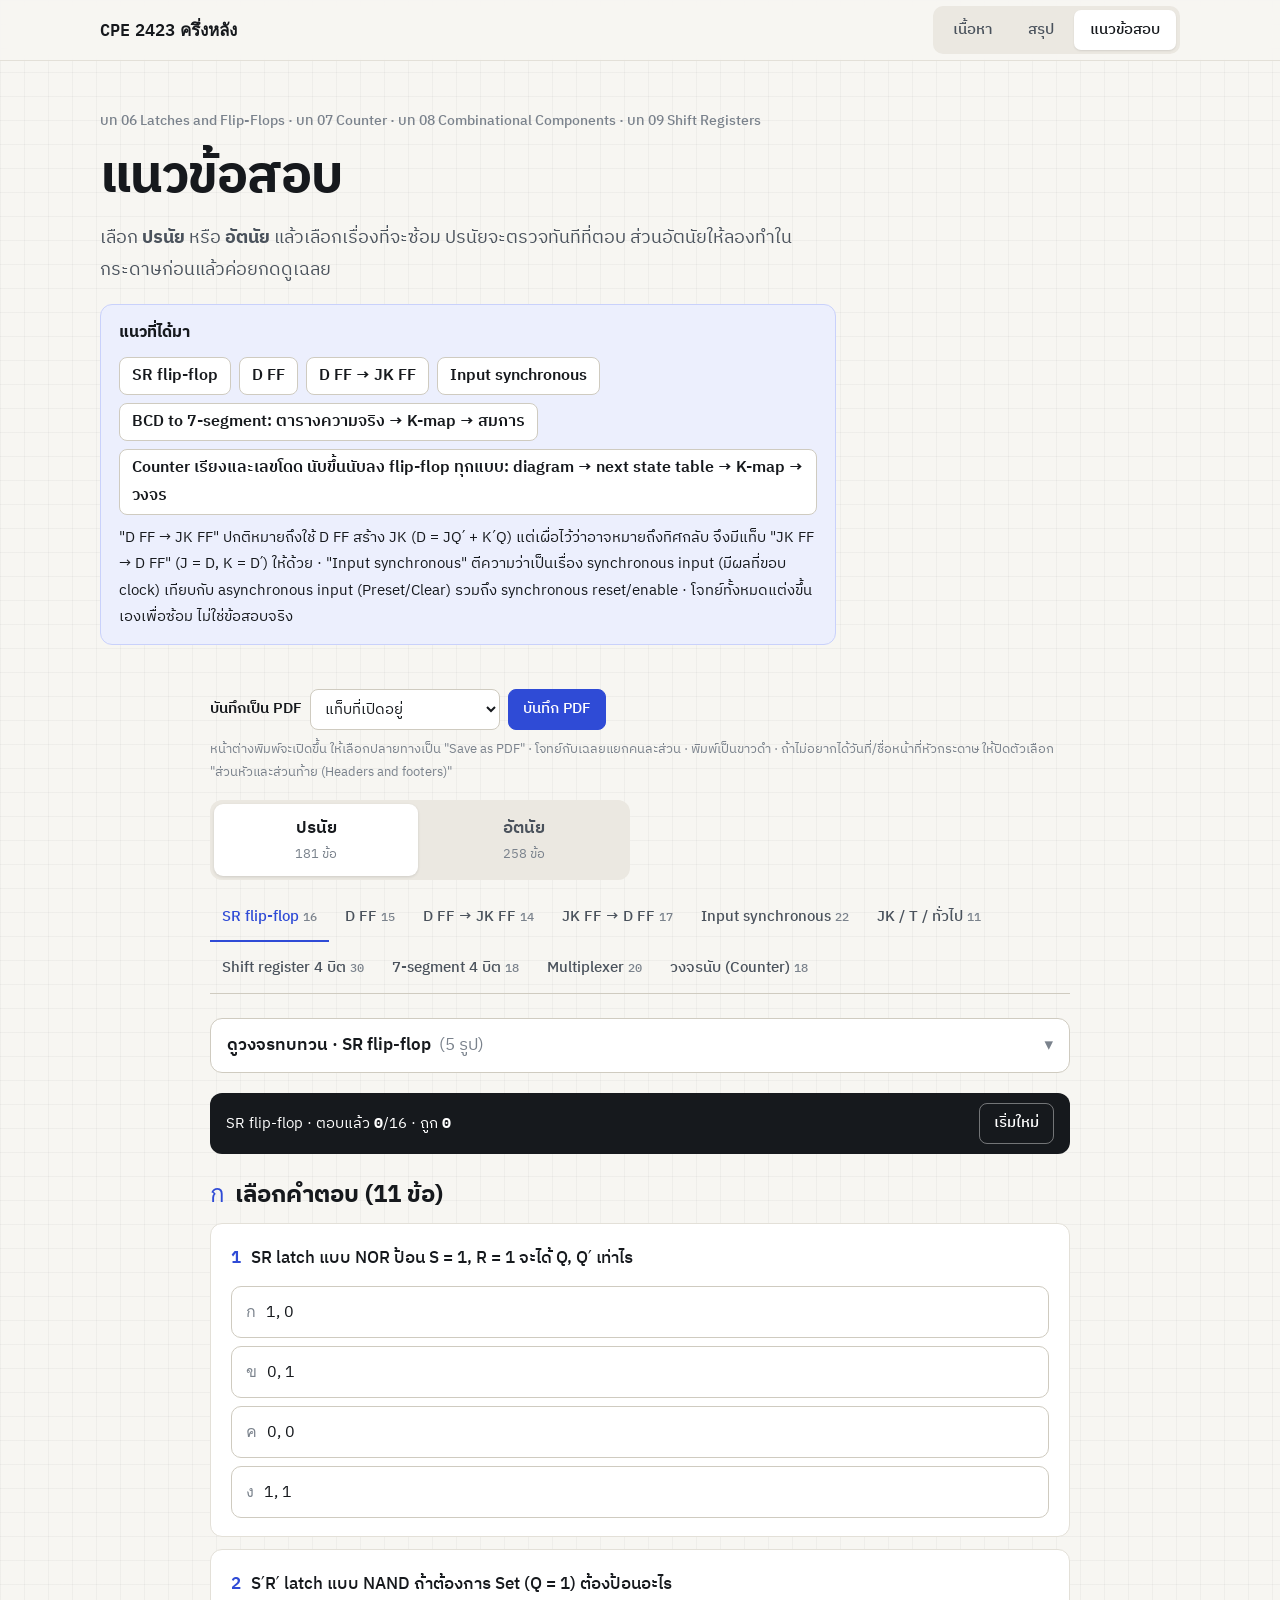
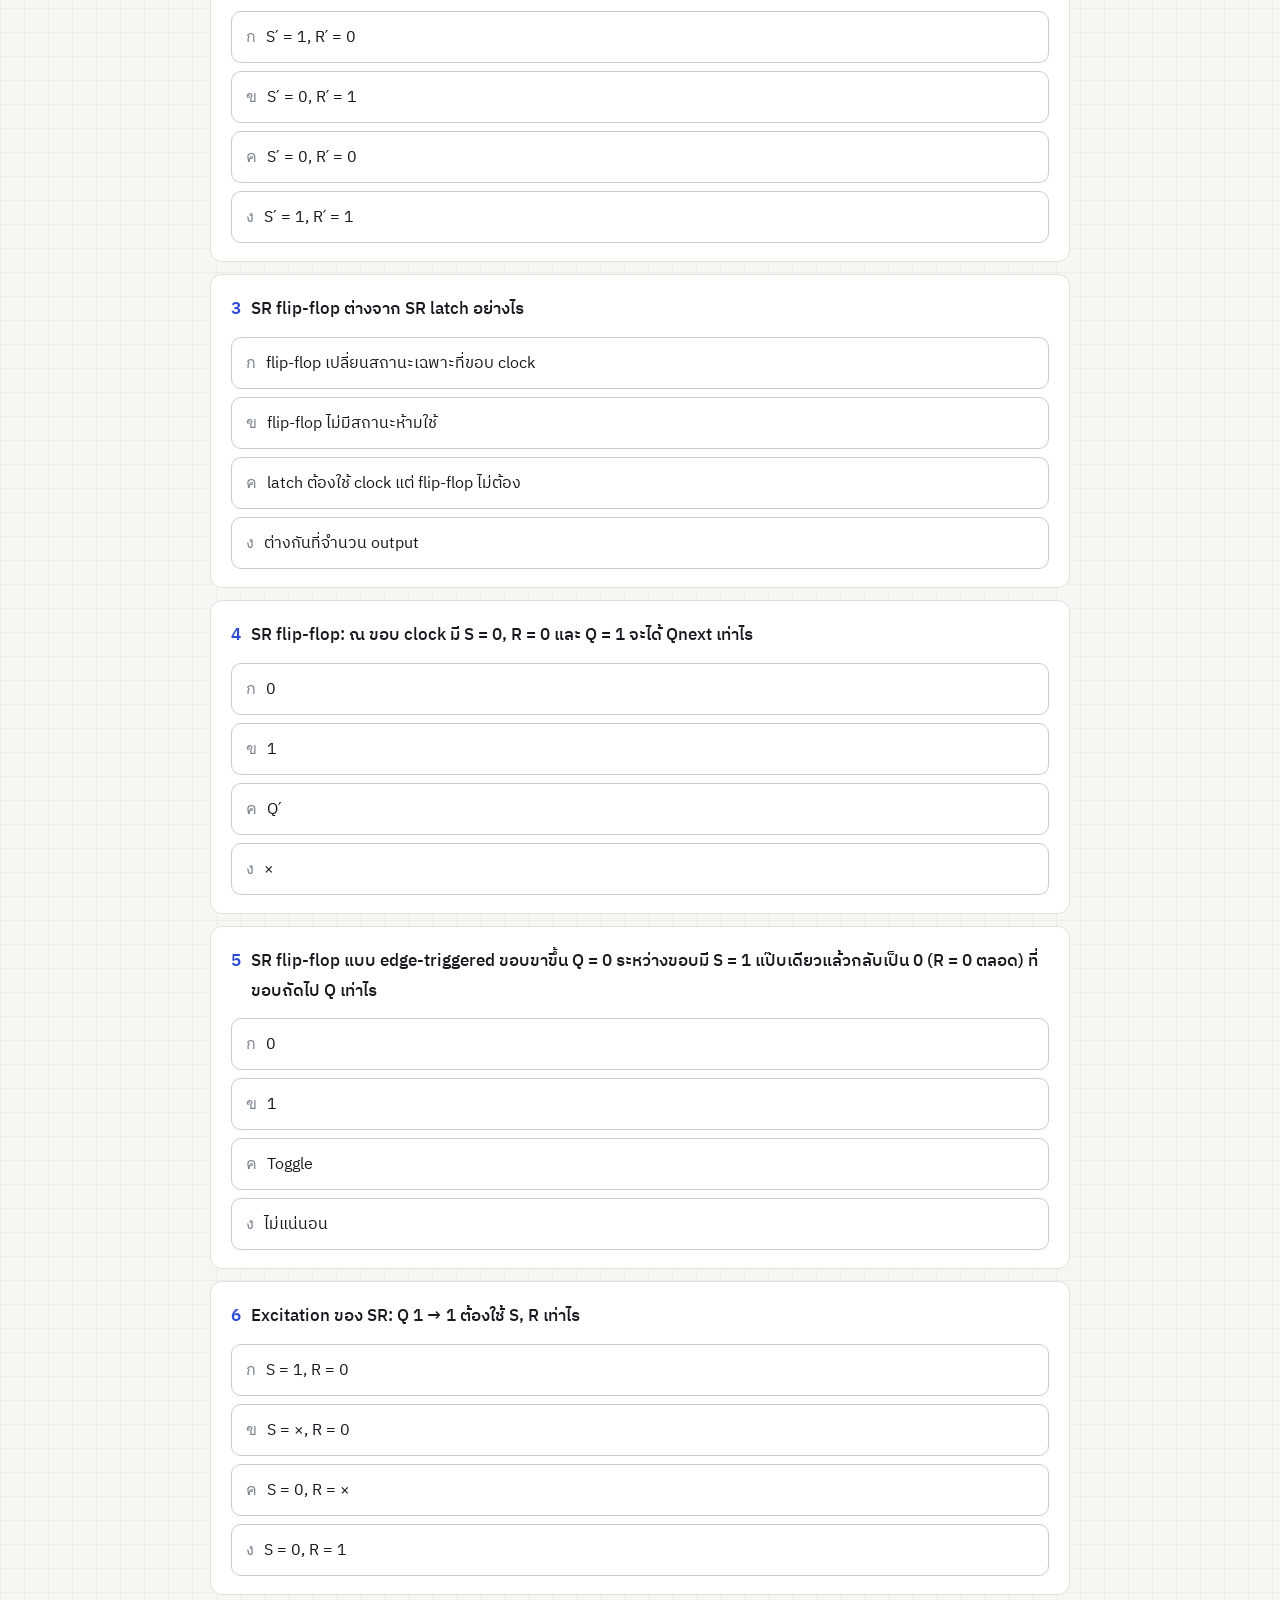
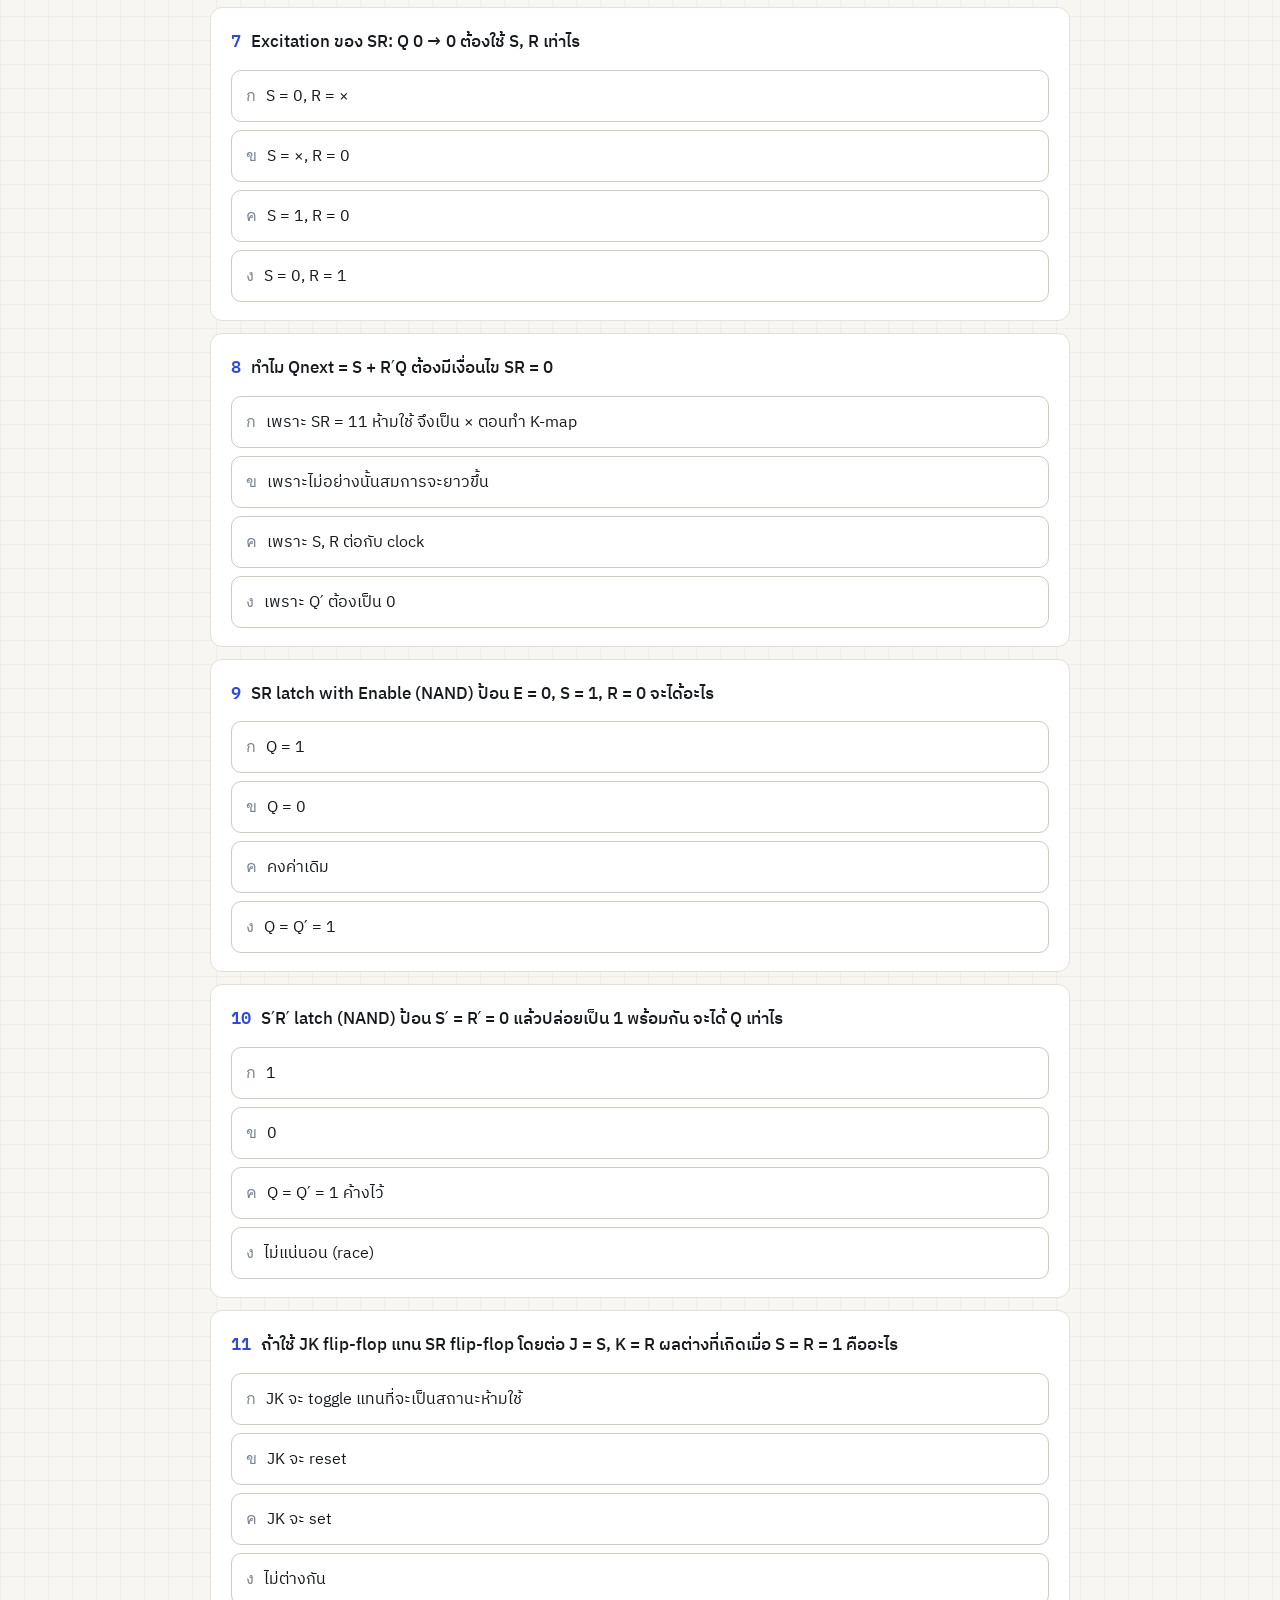
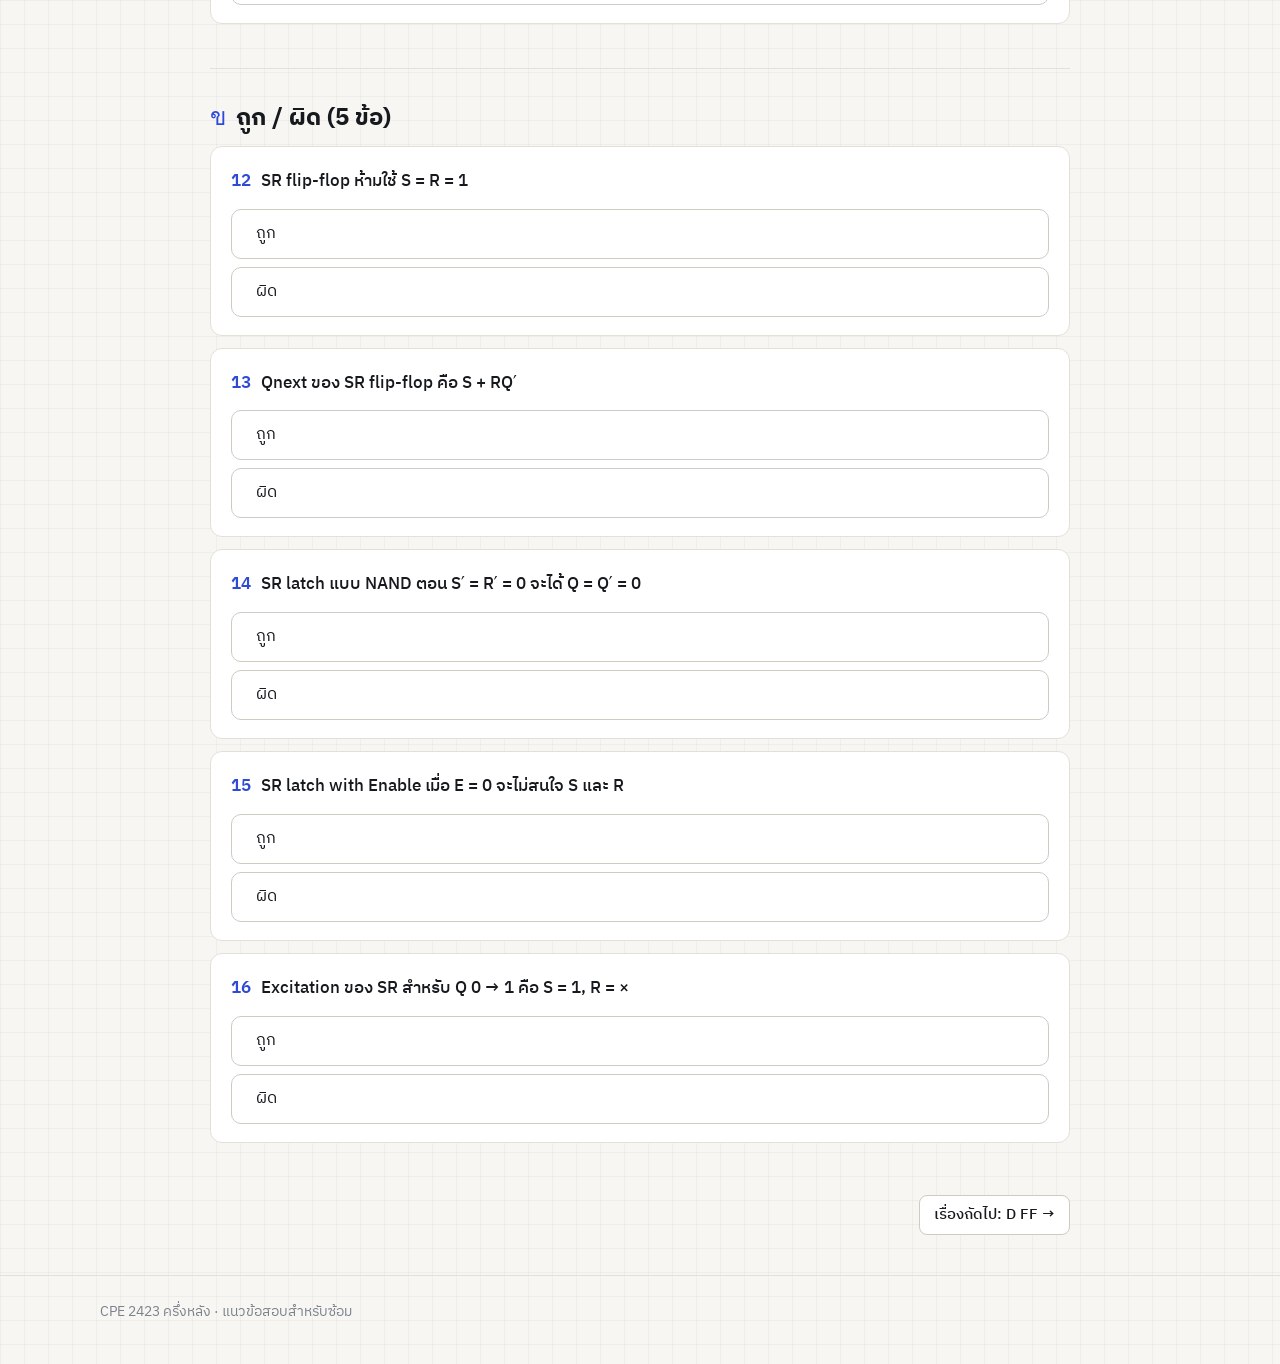
==== commit 8796f595: "v.1" ====
--- a/exam.html
+++ b/exam.html
@@ -4,7 +4,7 @@
   <meta charset="utf-8">
   <meta name="viewport" content="width=device-width, initial-scale=1">
   <meta name="color-scheme" content="light">
-  <meta name="description" content="แนวข้อสอบ Latches and Flip-Flops, Shift register, 7-segment และ Multiplexer แยกปรนัย/อัตนัย และแยกเรื่อง พร้อมเฉลย">
+  <meta name="description" content="แนวข้อสอบ Latches and Flip-Flops, Shift register, 7-segment, Multiplexer และ Counter แยกปรนัย/อัตนัย และแยกเรื่อง พร้อมเฉลย">
   <title>แนวข้อสอบ · CPE 2423 ครึ่งหลัง</title>
   <link rel="preconnect" href="https://fonts.googleapis.com">
   <link rel="preconnect" href="https://fonts.gstatic.com" crossorigin>
@@ -24,7 +24,7 @@
   </div>
 
   <header class="page-head wrap">
-    <p class="eyebrow">บท 06 Latches and Flip-Flops · บท 08 Combinational Components · บท 09 Shift Registers</p>
+    <p class="eyebrow">บท 06 Latches and Flip-Flops · บท 07 Counter · บท 08 Combinational Components · บท 09 Shift Registers</p>
     <h1>แนวข้อสอบ</h1>
     <p class="lead">เลือก <b>ปรนัย</b> หรือ <b>อัตนัย</b> แล้วเลือกเรื่องที่จะซ้อม ปรนัยจะตรวจทันทีที่ตอบ ส่วนอัตนัยให้ลองทำในกระดาษก่อนแล้วค่อยกดดูเฉลย</p>
     <div class="callout tip" style="max-width: 46em;">
@@ -35,6 +35,7 @@
         <li>D FF → JK FF</li>
         <li>Input synchronous</li>
         <li>BCD to 7-segment: ตารางความจริง → K-map → สมการ</li>
+        <li>Counter เรียงและเลขโดด นับขึ้นนับลง flip-flop ทุกแบบ: diagram → next state table → K-map → วงจร</li>
       </ul>
       <p style="margin: 10px 0 0; font-size: 15px;">"D FF → JK FF" ปกติหมายถึงใช้ D FF สร้าง JK (D = JQ′ + K′Q) แต่เผื่อไว้ว่าอาจหมายถึงทิศกลับ จึงมีแท็บ "JK FF → D FF" (J = D, K = D′) ให้ด้วย · "Input synchronous" ตีความว่าเป็นเรื่อง synchronous input (มีผลที่ขอบ clock) เทียบกับ asynchronous input (Preset/Clear) รวมถึง synchronous reset/enable · โจทย์ทั้งหมดแต่งขึ้นเองเพื่อซ้อม ไม่ใช่ข้อสอบจริง</p>
     </div>
@@ -70,7 +71,7 @@
   <script>
     (function () {
       "use strict";
-      const { NOT, NAND, NOR, settle, simulate, pulses, isEdge, exercises, gate, twoState, wave, schematic, ffSymbol, shiftRegister: shselFig, shifterCircuit, seg7, SEG7_HEX, SEG7_GLYPH, railCircuit, kmapRailOutput, kmapPrimeInfo, kmapTerm, kmapSOP, kmapSvg, kmapNames, muxArray, muxTree } = LK;
+      const { NOT, NAND, NOR, settle, simulate, pulses, isEdge, exercises, gate, twoState, wave, schematic, ffSymbol, shiftRegister: shselFig, shifterCircuit, seg7, SEG7_HEX, SEG7_GLYPH, railCircuit, kmapRailOutput, kmapPrimeInfo, kmapTerm, kmapSOP, kmapSvg, kmapNames, muxArray, muxTree, COUNTER_FF, counterDesign, counterUpDown, counterRing, counterFlipFlops, withFlipFlops, counterChain } = LK;
 
       const TOPICS = [
         ["sr", "SR flip-flop"],
@@ -82,6 +83,7 @@
         ["pipo", "Shift register 4 บิต"],
         ["seg7", "7-segment 4 บิต"],
         ["mux", "Multiplexer"],
+        ["cnt", "วงจรนับ (Counter)"],
       ];
       const TOPIC_NAME = Object.fromEntries(TOPICS);
 
@@ -185,6 +187,18 @@
         { t: "mux", q: "ใช้ MUX 4-to-1 สร้าง F(a, b, c) โดยให้ a, b เป็น select ถ้าแถว ab = 01 ได้ F = c′ ต้องต่อช่อง 1 กับอะไร", o: ["0", "1", "c", "c′"], a: 3, e: "ช่อง 1 ถูกเลือกเมื่อ ab = 01 จึงต่อตามค่า F ในแถวนั้น" },
         { t: "mux", q: "ใช้ MUX 8-to-1 สร้าง F(a, b, c) = Σm(1, 2) ต้องต่อขา data อย่างไร", o: ["d1 = d2 = 0 ที่เหลือ 1", "d1 = d2 = 1 ที่เหลือ 0", "ทุกขาเป็น c", "d0 = d3 = 1 ที่เหลือ 0"], a: 1, e: "ขา data ของ minterm ที่ F = 1 ต่อ 1" },
         { t: "mux", q: "DEMUX ต่างจาก MUX อย่างไร", o: ["DEMUX มีหลาย input ออก output เดียว", "DEMUX รับ input เดียวแล้วส่งไป output ที่เลือก", "DEMUX ต้องใช้ clock", "DEMUX ไม่มี select"], a: 1, e: "DEMUX ทำกลับกับ MUX" },
+        { t: "cnt", q: "วงจรนับลำดับ 0 → 5 → 3 → 7 → 4 ต้องใช้ flip-flop อย่างน้อยกี่ตัว", o: ["2", "3", "4", "5"], a: 1, e: "ค่าสูงสุดคือ 7 จึงต้องใช้ 3 บิต" },
+        { t: "cnt", q: "ลำดับ 0 → 5 → 3 → 7 → 4 มีสถานะที่ไม่ใช้คืออะไร", o: ["1, 2, 6", "1, 2, 4", "2, 4, 6", "6, 7"], a: 0, e: "จาก 0–7 ใช้ไป 0, 3, 4, 5, 7" },
+        { t: "cnt", q: "ลำดับ 0 → 5 → 3 → 7 → 4 นับขึ้น ที่สถานะ 101 ขอบถัดไปได้เท่าไร", o: ["111", "000", "011", "100"], a: 2, e: "5 ไปต่อที่ 3 คือ 011" },
+        { t: "cnt", q: "ลำดับเดียวกันแบบนับลง ที่สถานะ 011 ขอบถัดไปได้เท่าไร", o: ["111", "101", "100", "000"], a: 1, e: "นับลงคือกลับลูกศร 3 จึงย้อนไป 5" },
+        { t: "cnt", q: "T flip-flop เปลี่ยนจาก 101 ไป 011 ต้องใช้ TC TB TA เท่าไร", o: ["1 1 0", "0 1 1", "1 0 1", "1 1 1"], a: 0, e: "T = Q ⊕ Q⁺ บิตที่เปลี่ยนใส่ 1" },
+        { t: "cnt", q: "JK flip-flop ต้องการ Q 1 → 0 ต้องใช้ J K เท่าไร", o: ["0 ×", "1 ×", "× 0", "× 1"], a: 3, e: "K = 1 สั่ง reset หรือ toggle ก็ได้ J จึงเป็น ×" },
+        { t: "cnt", q: "SR flip-flop ต้องการ Q 1 → 1 ต้องใช้ S R เท่าไร", o: ["0 ×", "× 0", "1 0", "0 1"], a: 1, e: "R ต้องเป็น 0 ส่วน S เป็นอะไรก็ได้" },
+        { t: "cnt", q: "ออกแบบด้วย D flip-flop ค่า D ของแต่ละบิตคืออะไร", o: ["Q", "Q′", "Q⁺", "Q ⊕ Q⁺"], a: 2, e: "D = Q⁺ จึงไม่ต้องแปลง excitation" },
+        { t: "cnt", q: "สถานะที่ไม่อยู่ในลำดับ ควรใส่อะไรในตาราง next state", o: ["0", "1", "ค่าถัดไปเรียงเลข", "×"], a: 3, e: "ไม่เกิดในการใช้งานปกติ จึงเป็น don't care ช่วยลดสมการ" },
+        { t: "cnt", q: "Up/Down ตามสไลด์ 32 ที่ sw = 1 นับขึ้น สมการรวมมีรูปแบบใด", o: ["sw·ลง + sw′·ขึ้น", "ขึ้น + ลง", "sw·ขึ้น + sw′·ลง", "sw·ขึ้น·ลง"], a: 2, e: "sw เลือกว่าสมการชุดไหนทำงาน" },
+        { t: "cnt", q: "ตัวนับเลขเรียง 0–7 ด้วย T flip-flop มี TB เท่าไร", o: ["1", "A", "BA", "B"], a: 1, e: "B toggle เมื่อบิตต่ำกว่าเป็น 1 ทั้งหมด" },
+        { t: "cnt", q: "ลำดับมี 5 สถานะ และทุกสถานะไม่ซ้ำกัน วงจรนี้เป็น MOD เท่าไร", o: ["3", "5", "7", "8"], a: 1, e: "MOD เท่ากับจำนวนสถานะในวง" },
         { t: "seg7", q: "จอ common cathode ขีดติดเมื่อ output เป็นเท่าไร", o: ["1", "0", "×", "ขึ้นกับเลขที่แสดง"], a: 0, e: "common cathode ขั้วลบร่วม จึงติดเมื่อ output = 1 ส่วน common anode ติดเมื่อ output = 0" },
         { t: "seg7", q: "ขีด g ของจอ 7-segment อยู่ตำแหน่งใด", o: ["ขีดกลาง", "ขีดบนสุด", "ขีดล่างสุด", "ขีดขวาบน"], a: 0, e: "a–f ไล่ตามเข็มนาฬิกาจากขีดบน และ g คือขีดกลาง" },
         { t: "seg7", q: "เลข 7 ติดขีดใดบ้าง", o: ["a, b, c", "a, b, c, f", "b, c", "a, f, g"], a: 0, e: "7 = 1110000" },
@@ -246,6 +260,12 @@
         ["mux", "MUX 2-to-1 สร้างจาก AND 2 ตัว OR 1 ตัว และ NOT 1 ตัวได้", true, "y = s′d0 + sd1"],
         ["mux", "ช่องของ MUX ต่อค่าคงที่ 0 หรือ 1 ได้", true, "shifter ใช้เติม 0 ตอนเลื่อน"],
         ["mux", "Rotate ทำให้บิตหายเหมือน shift", false, "Rotate วนบิตกลับอีกด้าน"],
+        ["cnt", "เลขโดดในวงจรนับไม่ต้องใช้ K-map", false, "ใช้ขั้นตอนเดียวกับลำดับเรียง ต่างที่ตาราง next state"],
+        ["cnt", "ถ้าลำดับมีเลขซ้ำ เช่น 0 → 5 → 0 → 3 จะใช้ state เท่าเลขไม่ได้", true, "สถานะหนึ่งมีค่าถัดไปได้ค่าเดียว เลข 0 ทั้งสองครั้งจึงต้องเป็นคนละสถานะ"],
+        ["cnt", "นับลงของลำดับเดียวกันคือการกลับลูกศรใน state diagram", true, "สถานะเดิม แต่ทิศตรงข้าม"],
+        ["cnt", "T flip-flop ใส่ T = 1 เมื่อบิตนั้นไม่เปลี่ยน", false, "ใส่ 1 เมื่อบิตเปลี่ยน"],
+        ["cnt", "JK flip-flop มี × ในตารางมากกว่า D จึงมักได้สมการสั้นกว่า", true, "excitation ของ JK มี × ทุกแถว"],
+        ["cnt", "สถานะที่ไม่ใช้อาจกลับเข้าวงเองหรือไม่ก็ได้ ต้องตรวจจากสมการ", true, "× ถูกกำหนดค่าตอนจับกลุ่ม"],
         ["seg7", "แบบ 0–F ไม่มีช่อง × ใน K-map", true, "ใช้ครบ 16 รหัส"],
         ["seg7", "ถ้าแสดงแค่ A–F ค่า × จะมี 10 ช่อง", true, "รหัส 0–9 ไม่ได้ใช้"],
         ["seg7", "วงจรที่ห้ามใช้ exclusive หาสมการจาก K-map ไม่ได้", false, "K-map ให้รูป SOP ซึ่งใช้แค่ AND, OR, NOT อยู่แล้ว"],
@@ -1257,6 +1277,52 @@
           a: "select 2 เส้นแบ่งตารางเป็น 4 คู่ แต่ละคู่เหลือตัวแปรเดียว F ในคู่นั้นจึงเป็นได้แค่ 0, 1, c หรือ c′ ซึ่งต่อเข้าขา data ได้เลย" },
       ];
 
+      // ----- Counter design drills: tables, equations and circuits are all solved from the sequence -----
+      const seqText = (seq) => [...seq, seq[0]].join(" → ");
+      const nextOf = (seq) => Object.fromEntries(seq.map((v, i) => [v, seq[(i + 1) % seq.length]]));
+      const binOf = (v, n) => v.toString(2).padStart(n, "0");
+      // Every drill pairs the two directions: mode "pair" designs them separately, "updown" also joins them with sw.
+      function cntDrill({ seq, type, mode = "pair" }) {
+        const n = Math.max(...seq) > 7 ? 4 : 3, rev = [...seq].reverse(), upD = counterDesign(n, nextOf(seq), type), downD = counterDesign(n, nextOf(rev), type);
+        const sw = mode === "updown", parts = [[sw ? "sw = 1 นับขึ้น" : "นับขึ้น", upD], [sw ? "sw = 0 นับลง" : "นับลง", downD]], ud = sw ? counterUpDown(upD, downD) : null;
+        const head = [...upD.names, ...upD.names.map((b) => `${b}⁺`), ...upD.bits.flatMap(([b]) => upD.f.pins.map((p) => `${p}${b}`))];
+        const row = (r) => [...binOf(r.s, n), ...[...(r.next === null ? "×".repeat(n) : binOf(r.next, n))].map((v) => f(v, X)), ...(r.cells || upD.outputs.map(() => "×")).map((v) => f(v, X))];
+        return {
+          kind: "counter", seq, type, mode, n, parts, ud, ff: upD, rings: [[parts[0][0], seq], [parts[1][0], rev]],
+          tables: parts.map(([title, d]) => ({ title, head, rows: d.rows.map(row) })),
+          circuits: sw ? [["วงจรรวม: sw เลือกทิศ Q ป้อนกลับเข้าเกต ทุกตัวใช้ clock เดียวกัน", ud.circuit]] : parts.map(([title, d]) => [`${title}: Q ป้อนกลับเข้าเกต ทุกตัวใช้ clock เดียวกัน`, d.circuit]),
+          q: `ออกแบบวงจรนับลำดับ <b>${seqText(seq)}</b> ${sw ? "ให้นับได้ทั้งขึ้นและลงในวงจรเดียว โดย sw = 1 นับขึ้นตามลำดับ และ sw = 0 นับย้อนลำดับ" : "ทั้งแบบ<b>นับขึ้น</b>และ<b>นับลง</b> (นับลงคือย้อนลำดับ)"} ด้วย <b>${type} flip-flop</b> แสดง: state diagram → next state table → K-map หาสมการ → วาดวงจร`,
+        };
+      }
+      // Q → Q⁺ review: which inputs each flip-flop type needs for every transition.
+      const EX_TYPES = ["T", "D", "SR", "JK"], EX_ROWS = [[0, 0], [0, 1], [1, 0], [1, 1]];
+      const exPins = (types) => types.flatMap((t) => COUNTER_FF[t].pins);
+      const exCells = (types, q, nx) => types.flatMap((t) => [...COUNTER_FF[t].ex(q, nx)].map(String));
+      const exTable = (types) => `<div class="table-scroll"><table class="tt"><thead><tr><th>Q</th><th>Q⁺</th>${exPins(types).map((p) => `<th>${p}</th>`).join("")}</tr></thead><tbody>${EX_ROWS.map(([q, nx]) => `<tr><td>${q}</td><td>${nx}</td>${exCells(types, q, nx).map((c) => `<td>${c}</td>`).join("")}</tr>`).join("")}</tbody></table></div>`;
+      const J = [0, 5, 3, 7, 4], ORDER8 = [0, 1, 2, 3, 4, 5, 6, 7], ALLFF = ["T", "SR", "JK", "D"];
+      SUB.cnt = [
+        { kind: "fill", q: "ทวนตาราง Q → Q⁺: เติม input ของ flip-flop ทุกชนิด (Q = ค่าเดิม)", head: ["Q", "Q⁺", ...exPins(EX_TYPES)], note: "T = Q ⊕ Q⁺ · D = Q⁺ · × คือเป็นอะไรก็ได้",
+          rows: EX_ROWS.map(([q, nx]) => [String(q), String(nx), ...exCells(EX_TYPES, q, nx).map((v) => f(v, X))]) },
+        ...ALLFF.map((type) => cntDrill({ seq: J, type })),
+        ...ALLFF.map((type) => cntDrill({ seq: J, type, mode: "updown" })),
+        ...ALLFF.map((type) => cntDrill({ seq: ORDER8, type })),
+        cntDrill({ seq: ORDER8, type: "T", mode: "updown" }),
+        cntDrill({ seq: [0, 1, 2, 3, 4], type: "JK", mode: "updown" }),
+        cntDrill({ seq: [1, 3, 7, 6, 2], type: "T" }),
+        cntDrill({ seq: [0, 3, 6, 1, 4, 7], type: "SR" }),
+        cntDrill({ seq: [0, 2, 4, 6], type: "D", mode: "updown" }),
+        cntDrill({ seq: [0, 1, 2, 3, 4, 5, 6, 7, 8, 9], type: "JK" }),
+        cntDrill({ seq: [0, 9, 3, 12, 6], type: "D" }),
+        { kind: "text", q: "ลำดับที่โจทย์ให้มีเลขซ้ำ เช่น 0 → 5 → 0 → 3 ออกแบบด้วย 3 บิตได้หรือไม่ ต้องทำอย่างไร",
+          a: "ถ้าให้ Q เป็นเลขตามโจทย์โดยตรงไม่ได้ เพราะสถานะ 0 มีค่าถัดไป 2 ค่า ต้องเพิ่มบิตเพื่อแยกเลข 0 ทั้งสองครั้ง แต่ถ้าใช้เกตแปลง output ได้ ลำดับนี้มีแค่ 4 สถานะ จึงใช้ flip-flop 2 ตัวนับ 4 สถานะ แล้วแปลงเป็น 0, 5, 0, 3 ก็พอ" },
+        { kind: "text", q: "วงจรนับ 0 → 5 → 3 → 7 → 4 ด้วย JK ถ้าเปิดเครื่องแล้วเริ่มที่สถานะที่ไม่ใช้ ต้องตรวจอย่างไร",
+          a: "แทนสถานะ 1, 2, 6 ลงในสมการ J, K แล้วหา Q⁺ ไล่ต่อจนเข้าวง ถ้าไม่เข้าวงต้องแก้ค่า × ที่เลือก หรือใช้ reset ให้เริ่มที่สถานะในวง" },
+        { kind: "text", q: "ลำดับทั่วไปที่เปลี่ยนจากนับขึ้นเป็นนับลง ทำไมต้องทำ K-map ใหม่ และมีกรณียกเว้นไหม",
+          a: "ตาราง next state เปลี่ยนทุกแถว ค่า input ของ flip-flop จึงเปลี่ยนตาม และลำดับทั่วไปไม่มีสูตรแปลงจากสมการนับขึ้น · ยกเว้นเลขเรียงที่ใช้ T หรือ JK แทน Q ด้วย Q′ ได้เลย เช่น JC = KC = BA เป็น B′A′" },
+        { kind: "text", q: "เทียบจำนวนช่อง × ของ T, SR, JK และ D ในตารางเดียวกัน แบบไหนมักได้สมการสั้นที่สุด",
+          a: "JK มี × ทุกแถว (ขาละครึ่งหนึ่ง) รองลงมาคือ SR ส่วน T และ D มี × เฉพาะสถานะที่ไม่ใช้ จึงมักได้สมการ JK สั้นที่สุด แต่แลกกับการมีสองขาต่อ flip-flop" },
+      ];
+
       // =====================================================================
       // Rendering
       // =====================================================================
@@ -1376,9 +1442,45 @@
           </div>`;
       }
 
+      // Answers of a counter drill, shared by the page and the PDF.
+      const cntRings = (it) => `<div class="cnt-rings">${it.rings.map(([cap, seq]) => `<figure>${counterRing(seq.map((v) => binOf(v, it.n)))}${cap ? `<figcaption>${cap}</figcaption>` : ""}</figure>`).join("")}</div>`;
+      const cntMaps = (it, cls, blank) => it.parts.map(([cap, d]) => (cap ? `<p class="fill-sub">${cap}</p>` : "") + `<div class="${cls}">${d.outputs.map((o) => `<figure>${blank ? kmapSvg(it.n, o.cells.map(() => "")) : kmapSvg(it.n, o.cells, { groups: o.terms })}<figcaption>${blank ? o.name : `${o.name} = ${o.eq}`}</figcaption></figure>`).join("")}</div>`).join("");
+      function cntEq(it) {
+        const [up, down] = it.parts.map(([, d]) => d), all = (o) => [o.eq, ...o.alts].join(" หรือ ");
+        return `<div class="table-scroll"><table class="tt"><thead><tr><th>ขา</th><th>นับขึ้น</th><th>นับลง</th>${it.ud ? "<th>สมการรวม</th>" : ""}</tr></thead><tbody>` +
+          up.outputs.map((o, i) => `<tr><td>${o.name}</td><td>${all(o)}</td><td>${all(down.outputs[i])}</td>${it.ud ? `<td>${it.ud.text(it.ud.outputs[i])}</td>` : ""}</tr>`).join("") + "</tbody></table></div>";
+      }
+      const cntCircuit = (it) => it.circuits.map(([cap, cfg]) => `<figure class="figure design-circuit">${railCircuit(withFlipFlops(cfg, it.ff))}<figcaption>${cap}</figcaption></figure>`).join("");
+
+      // Given with the question: the flip-flops and clock. The gates are what the student designs.
+      const cntGiven = (it) => `<figure class="figure wide cnt-given">${counterFlipFlops(it.ff)}<figcaption>ต่อ output ของวงจรเกตเข้าขาที่ชื่อตรงกัน ทุกตัวใช้ clock เดียวกัน${it.ud ? " · สัญญาณ sw เป็น input ของวงจรเกต" : ""}</figcaption></figure>`;
+
+      function counterCard(it, n, id) {
+        const step = (key, label, html) => `<div class="design-step"><button class="btn" type="button" data-show="${id}-${key}" data-label="${label}">${label}</button><div id="${id}-${key}" hidden>${html}</div></div>`;
+        return `
+          <div class="fill-card">
+            <div class="q-head"><span class="q-no">${n}</span><span class="q-text">${it.q}</span></div>
+            ${cntGiven(it)}
+            <details class="review"><summary>ทวนตาราง Q → Q⁺ ของ ${it.type} flip-flop</summary><div style="padding:0 12px 12px;">${exTable([it.type])}</div></details>
+            ${step("d", "เฉลยขั้น 1: State diagram", cntRings(it))}
+            <div data-fill data-note="">
+              <p class="fill-sub">ขั้นที่ 2: Next state table (สถานะที่ไม่ใช้ใส่ ×)</p>
+              <div class="cnt-tables">${it.tables.map((t) => `<p class="fill-sub">${t.title}</p>${fillGrid(t)}`).join("")}</div>
+              <div class="fill-actions">
+                <button class="btn primary" type="button" data-check>ตรวจ</button>
+                <button class="btn" type="button" data-solve>เฉลย</button>
+                <button class="btn" type="button" data-clear>ล้าง</button>
+                <span class="fill-result" aria-live="polite"></span>
+              </div>
+            </div>
+            ${step("k", "เฉลยขั้น 3: K-map และสมการ", cntMaps(it, "design-maps") + cntEq(it))}
+            ${step("c", "เฉลยขั้น 4: วงจร", cntCircuit(it))}
+          </div>`;
+      }
+
       function subPanel(t, panel) {
         const items = subOf(t);
-        const groups = [["design", "ออกแบบครบขั้นตอน"], ["fill", "เติมตาราง"], ["timing", "Timing diagram"], ["text", "เขียนตอบ / ออกแบบ / พิสูจน์"]];
+        const groups = [["counter", "ออกแบบวงจรนับ"], ["design", "ออกแบบครบขั้นตอน"], ["fill", "เติมตาราง"], ["timing", "Timing diagram"], ["text", "เขียนตอบ / ออกแบบ / พิสูจน์"]];
         const timing = {};
         let n = 0, sec = 0;
         panel.innerHTML = groups.map(([kind, title]) => {
@@ -1387,12 +1489,13 @@
           const body = list.map((it) => {
             const id = `x${++uid}`;
             n++;
+            if (kind === "counter") return counterCard(it, n, id);
             if (kind === "design") return designCard(it, n, id);
             if (kind === "fill") return fillCard(it, n, id);
             if (kind === "timing") { timing[id] = it; return timingCard(it, n, id); }
             return textCard(it, n, id);
           }).join("");
-          return `<section><h2><span class="num">${"กขคง"[sec++]}</span>${title} (${list.length} ข้อ)</h2>${body}</section>`;
+          return `<section><h2><span class="num">${"กขคงจ"[sec++]}</span>${title} (${list.length} ข้อ)</h2>${body}</section>`;
         }).join("");
 
         // Timing diagrams need the panel in the document to measure their width.
@@ -1609,6 +1712,11 @@
           ["Barrel shifter 4 บิต หมุนซ้าย 0–3 ตำแหน่ง (สไลด์ 29)", () => muxArray(wiringOf(ROT_L))],
           ["MUX 8-to-1 จาก MUX 2-to-1 เจ็ดตัว (สไลด์ 27)", () => muxTree({ sel: ["s0", "s1", "s2"], data: ["d0", "d1", "d2", "d3", "d4", "d5", "d6", "d7"] })],
         ],
+        cnt: [
+          ["ตาราง Q → Q⁺ ของทุกชนิด เช่น Q = 0 → 0 ได้ S R = 0 × และ J K = 0 ×", () => exTable(EX_TYPES)],
+          ["State diagram ของลำดับ 0 → 5 → 3 → 7 → 4", () => counterRing(J.map((v) => binOf(v, 3)))],
+          ["Synchronous counter 4 บิต (สไลด์ 14) เทียบกับวงจรที่ออกแบบเอง", () => counterChain({ names: ["QA", "QB", "QC", "QD"], clock: "common", edge: "rise" })],
+        ],
         seg7: [
           ["ชื่อขีด a–g: a บนสุด ไล่ตามเข็มนาฬิกา และ g คือขีดกลาง", () => `<div style="text-align:center;">${seg7("0000000", { size: 96, names: true })}</div>`],
           ["รูปบนจอ 0–F (เลข 6 ติดขีด a และเลข 9 ติดขีด d)", () => `<div class="cc-digits small">${SEG7_HEX.map((row, k) => `<figure>${seg7(row, { size: 26 })}<figcaption>${SEG7_GLYPH[k]}</figcaption></figure>`).join("")}</div>`],
@@ -1618,7 +1726,7 @@
       const reviewHTML = (t) => `
         <details class="review">
           <summary>ดูวงจรทบทวน · ${TOPIC_NAME[t]} <span>(${REVIEW[t].length} รูป)</span></summary>
-          <div class="review-grid${t === "pipo" || t === "mux" ? " wide" : ""}">${REVIEW[t].map(([cap, draw]) => `<figure>${draw()}<figcaption>${cap}</figcaption></figure>`).join("")}</div>
+          <div class="review-grid${t === "pipo" || t === "mux" || t === "cnt" ? " wide" : ""}">${REVIEW[t].map(([cap, draw]) => `<figure>${draw()}<figcaption>${cap}</figcaption></figure>`).join("")}</div>
         </details>`;
 
       // ----- panel switching (hash: #obj-sr, #sub-dj …) -----
@@ -1745,7 +1853,7 @@
       printRoot.id = "print-root";
       document.body.appendChild(printRoot);
       const PRINT_WIDTH = 660; // px that fit an A4 page with margins
-      const GROUPS = [["design", "ออกแบบครบขั้นตอน"], ["fill", "เติมตาราง"], ["timing", "Timing diagram"], ["text", "เขียนตอบ / ออกแบบ / พิสูจน์"]];
+      const GROUPS = [["counter", "ออกแบบวงจรนับ"], ["design", "ออกแบบครบขั้นตอน"], ["fill", "เติมตาราง"], ["timing", "Timing diagram"], ["text", "เขียนตอบ / ออกแบบ / พิสูจน์"]];
       const TYPE_NAME = { obj: "ปรนัย", sub: "อัตนัย" };
 
       const svgOf = (fn, attrs = {}) => {
@@ -1787,11 +1895,17 @@
 
       function subPart(t, reveal, defs) {
         const list = numbered("sub", t);
-        return GROUPS.map(([kind, title]) => {
+        return (t === "cnt" && !reveal ? `<p class="p-sub">ตารางทวน Q → Q⁺</p>${exTable(EX_TYPES)}` : "") + GROUPS.map(([kind, title]) => {
           const group = list.filter(({ it }) => it.kind === kind);
           if (!group.length) return "";
           return `<h4 class="p-group">${title}</h4>` + group.map(({ it, n }) => {
             let body = "";
+            if (kind === "counter") {
+              const box = (title, html) => `<div class="p-keep"><p class="p-sub">${title}</p>${html}</div>`;
+              body = reveal
+                ? box("ขั้นที่ 1: State diagram", cntRings(it)) + it.tables.map((t) => box(`ขั้นที่ 2: Next state table · ${t.title}`, fillTable(t, true))).join("") + box("ขั้นที่ 3: K-map", cntMaps(it, "p-kmaps")) + box("สมการ", cntEq(it)) + box("ขั้นที่ 4: วงจร", cntCircuit(it))
+                : cntGiven(it) + box("ขั้นที่ 1: State diagram", `<div class="p-draw short"></div>`) + it.tables.map((t) => box(`ขั้นที่ 2: Next state table · ${t.title}`, fillTable(t, false))).join("") + box("ขั้นที่ 3: K-map", cntMaps(it, "p-kmaps", true)) + box("สมการ", `<div class="p-lines seven"></div>`) + box("ขั้นที่ 4: ออกแบบวงจรเกตที่ต่อเข้า flip-flop", `<div class="p-draw"></div>`);
+            }
             if (kind === "design") {
               const blank = `<div class="p-kmaps">${it.solved.map((x) => `<figure>${kmapSvg(it.n, x.cells.map(() => ""))}<figcaption>ขีด ${x.s}</figcaption></figure>`).join("")}</div>`;
               const block = (title, html) => `<div class="p-keep"><p class="p-sub">${title}</p>${html}</div>`;
@@ -1814,7 +1928,7 @@
                   (it.circuit ? svgOf((svg) => CIRCUITS[it.circuit].draw(svg), { class: "schem p-fig", viewBox: CIRCUITS[it.circuit].viewBox }) : "")
                 : `<div class="p-lines"></div>`;
             }
-            return `<div class="p-item${kind === "design" ? " p-long" : ""}"><p class="p-q"><b>${n}.</b> ${it.q}</p>${body}</div>`;
+            return `<div class="p-item${kind === "design" || kind === "counter" ? " p-long" : ""}"><p class="p-q"><b>${n}.</b> ${it.q}</p>${body}</div>`;
           }).join("");
         }).join("");
       }
@@ -1828,7 +1942,7 @@
         const part = (reveal) => parts.map(([type, t]) =>
           `<div class="p-topic-block"><h3 class="p-topic">${TOPIC_NAME[t]} · ${TYPE_NAME[type]}</h3>${type === "obj" ? objPart(t, reveal) : subPart(t, reveal, defs)}</div>`).join("");
         printRoot.innerHTML = `
-          <header class="p-head"><h1>แนวข้อสอบ CPE 2423 ครึ่งหลัง</h1><p>${label} · บท 06 Latches and Flip-Flops · บท 08 Combinational Components · บท 09 Shift Registers · โจทย์แต่งขึ้นเพื่อซ้อม ไม่ใช่ข้อสอบจริง</p></header>
+          <header class="p-head"><h1>แนวข้อสอบ CPE 2423 ครึ่งหลัง</h1><p>${label} · บท 06 Latches and Flip-Flops · บท 07 Counter · บท 08 Combinational Components · บท 09 Shift Registers · โจทย์แต่งขึ้นเพื่อซ้อม ไม่ใช่ข้อสอบจริง</p></header>
           <section class="p-section"><h2>ส่วนที่ 1 · โจทย์</h2>${part(false)}</section>
           <section class="p-section p-answers"><h2>ส่วนที่ 2 · เฉลย</h2>${part(true)}</section>`;
         document.body.classList.add("printing");
--- a/assets/style.css
+++ b/assets/style.css
@@ -301,7 +301,18 @@
 .design-maps figure { margin: 0; background: var(--surface); border: 1px solid var(--line); border-radius: var(--radius); padding: 8px; }
 .design-maps svg { display: block; width: 100%; height: auto; }
 .design-maps figcaption { font-family: var(--mono); font-size: 14px; font-weight: 600; text-align: center; margin-top: 6px; }
-.design-circuit svg { max-width: 420px; }
+.design-circuit svg { max-width: 560px; }
+.cnt-given { margin: 10px 0; }
+.cnt-given svg { max-width: 640px; }
+.cnt-actions { display: flex; flex-wrap: wrap; align-items: center; gap: 10px; }
+.cnt-actions .sim-inputs { margin: 0; }
+.figure.cnt-fig svg.rail { max-width: 420px; }
+.cnt-rings { display: flex; flex-wrap: wrap; justify-content: center; gap: 16px; }
+.cnt-rings figure { margin: 0; text-align: center; }
+.cnt-rings svg { display: block; width: 100%; height: auto; }
+.cnt-rings figcaption { font-size: 14px; color: var(--ink-3); }
+.cnt-tables .tt.fill th, .cnt-tables .tt.fill td { padding: 5px 3px; }
+.cnt-tables .tt.fill select { min-width: 0; width: 52px; padding-left: 6px; padding-right: 2px; }
 .cc-sim-title { font-size: 16px; font-weight: 600; margin: 0; }
 .schem.rail text { font-size: 15px; }
 .schem.rail text.cc-not { font-size: 12px; }
@@ -410,7 +421,7 @@
 .schem .dot.hi { fill: var(--hi); }
 .schem .dot.lo { fill: var(--lo); }
 .schem .dot.x { fill: var(--x); }
-.schem .gate path, .schem .gate circle { fill: var(--surface); stroke: var(--ink); stroke-width: 2; }
+.schem .gate path, .schem .gate circle, .schem .gate rect { fill: var(--surface); stroke: var(--ink); stroke-width: 2; }
 .schem text { font-family: var(--mono); font-size: 16px; font-weight: 600; fill: var(--ink); }
 .schem text.val { font-size: 13px; font-weight: 500; fill: var(--ink-3); }
 .schem text.val.hi { fill: var(--hi); }
@@ -685,9 +696,13 @@
   .p-kmaps figure { margin: 0; break-inside: avoid; text-align: center; }
   .p-kmaps svg { display: block; width: 100%; height: auto; max-width: none !important; }
   .p-kmaps figcaption { font-size: 9pt; }
-  .p-draw { height: 80mm; border: 1px solid #999; }
+  .p-draw { box-sizing: border-box; height: 80mm; margin-right: 1px; border: 1px solid #999; }
+  .p-draw.short { height: 45mm; }
+  #print-root svg.rail-ff { display: block; width: 100%; height: auto; max-width: 150mm; margin: 0 auto; }
+  #print-root svg.cc-ring { width: 170px; }
+  .p-item.p-long .figure { border: 0; padding: 0; margin: 4px 0; }
   #print-root svg.rail { display: block; width: auto; max-width: 100%; max-height: 170mm; height: auto; margin: 6px auto; }
-  .p-sub { margin: 8px 0 4px; font-size: 10.5pt; font-weight: 600; }
+  .p-sub { margin: 2px 0 4px; padding-top: 6px; font-size: 10.5pt; font-weight: 600; }
   .p-circuit svg { display: block; width: 100%; height: auto; }
   #print-root .tt { width: auto; font-size: 10pt; background: #fff; }
   #print-root .tt th, #print-root .tt td { padding: 3px 9px; }
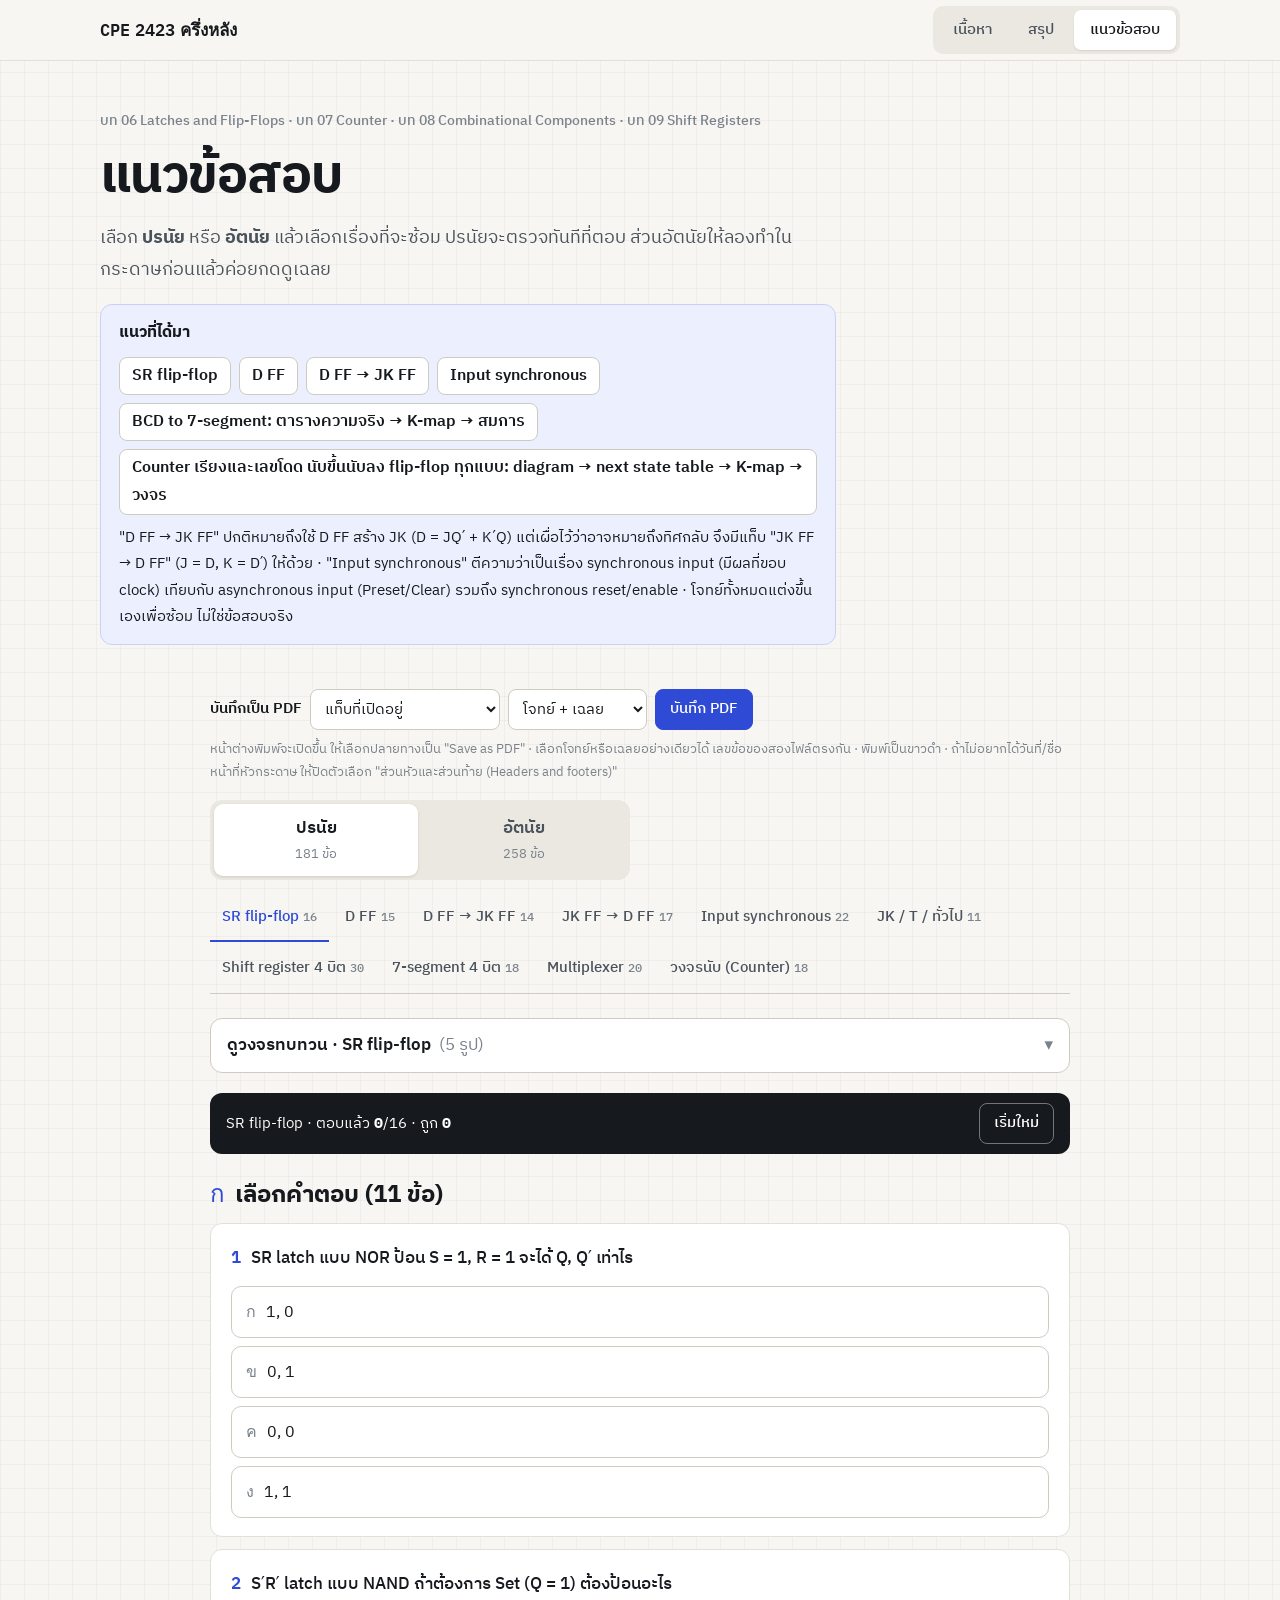
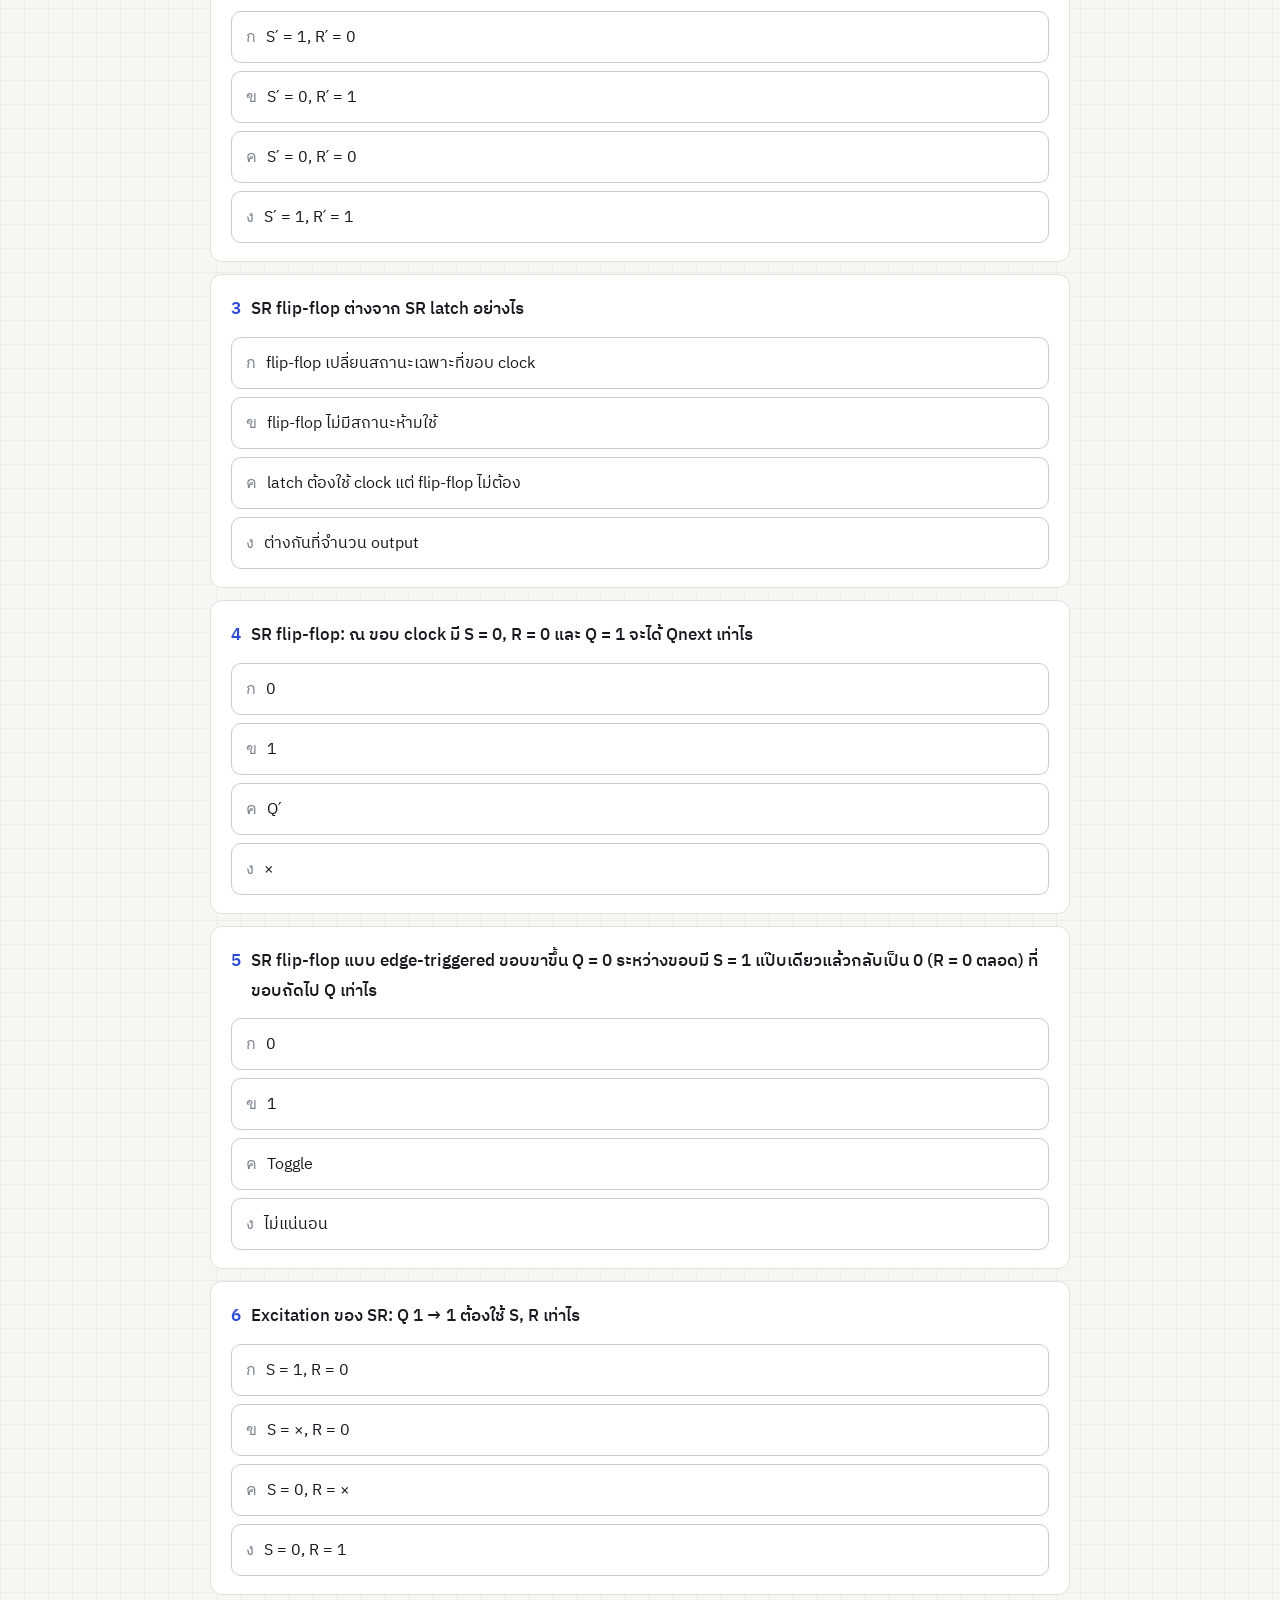
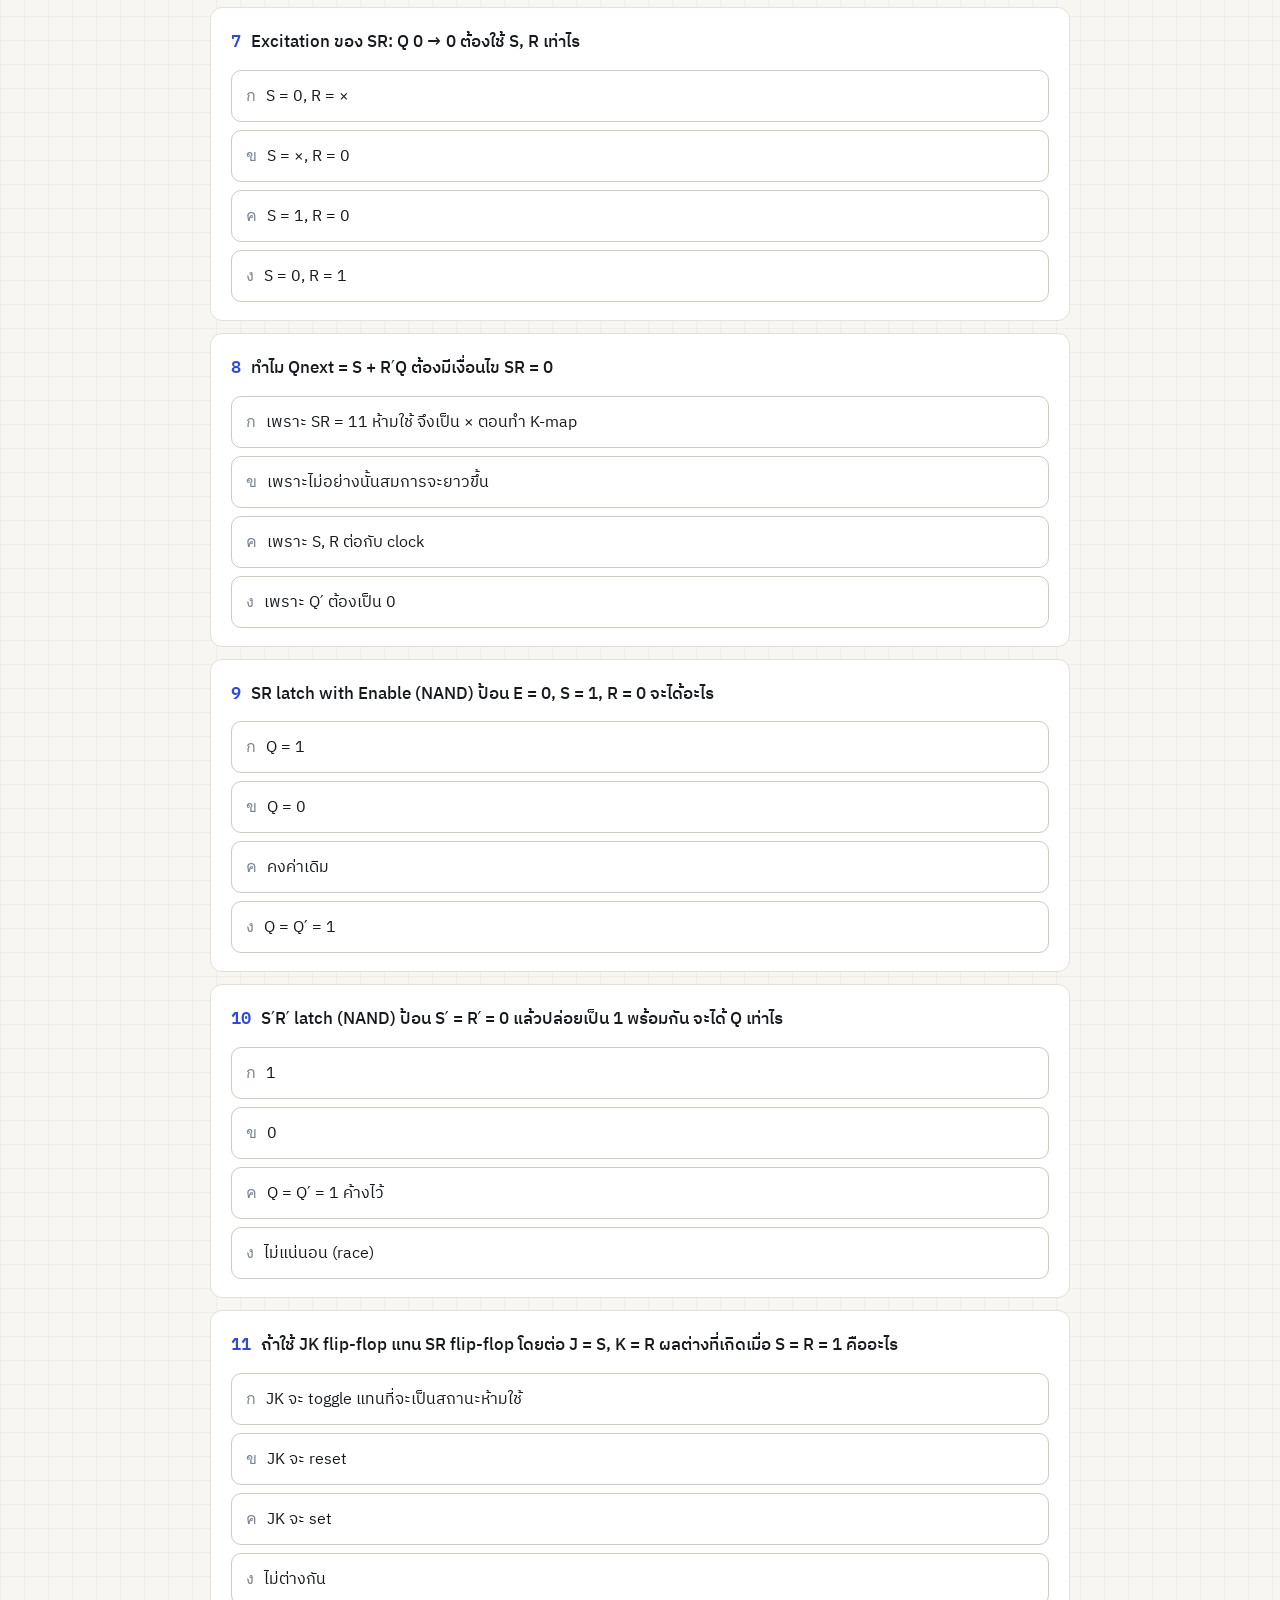
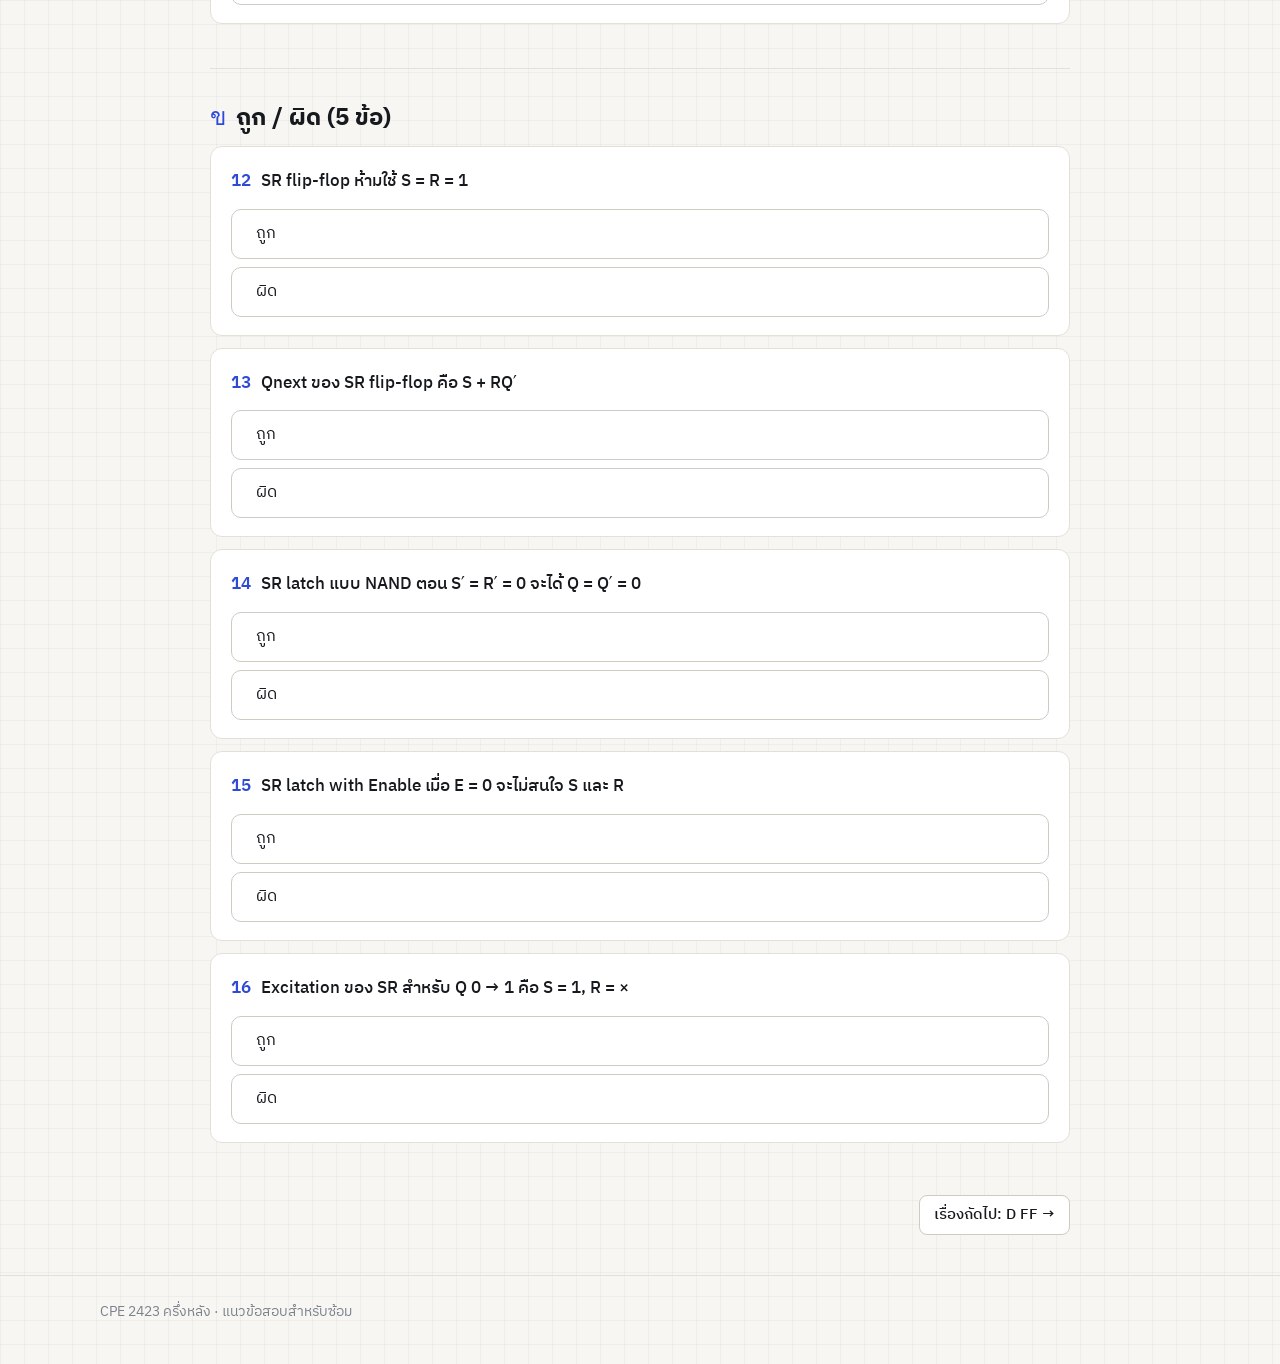
==== commit 2f72cdf8: "option download" ====
--- a/exam.html
+++ b/exam.html
@@ -50,8 +50,13 @@
         <option value="sub">อัตนัยทุกเรื่อง</option>
         <option value="all">ทั้งหมด (ปรนัย + อัตนัย)</option>
       </select>
+      <select id="print-part" aria-label="ส่วนที่จะบันทึก">
+        <option value="both">โจทย์ + เฉลย</option>
+        <option value="q">โจทย์อย่างเดียว</option>
+        <option value="a">เฉลยอย่างเดียว</option>
+      </select>
       <button class="btn primary" type="button" id="print-btn">บันทึก PDF</button>
-      <span class="print-hint">หน้าต่างพิมพ์จะเปิดขึ้น ให้เลือกปลายทางเป็น "Save as PDF" · โจทย์กับเฉลยแยกคนละส่วน · พิมพ์เป็นขาวดำ · ถ้าไม่อยากได้วันที่/ชื่อหน้าที่หัวกระดาษ ให้ปิดตัวเลือก "ส่วนหัวและส่วนท้าย (Headers and footers)"</span>
+      <span class="print-hint">หน้าต่างพิมพ์จะเปิดขึ้น ให้เลือกปลายทางเป็น "Save as PDF" · เลือกโจทย์หรือเฉลยอย่างเดียวได้ เลขข้อของสองไฟล์ตรงกัน · พิมพ์เป็นขาวดำ · ถ้าไม่อยากได้วันที่/ชื่อหน้าที่หัวกระดาษ ให้ปิดตัวเลือก "ส่วนหัวและส่วนท้าย (Headers and footers)"</span>
     </div>
     <div class="exam-nav">
       <div class="type-tabs" role="tablist" aria-label="ประเภทข้อสอบ">
@@ -71,7 +76,7 @@
   <script>
     (function () {
       "use strict";
-      const { NOT, NAND, NOR, settle, simulate, pulses, isEdge, exercises, gate, twoState, wave, schematic, ffSymbol, shiftRegister: shselFig, shifterCircuit, seg7, SEG7_HEX, SEG7_GLYPH, railCircuit, kmapRailOutput, kmapPrimeInfo, kmapTerm, kmapSOP, kmapSvg, kmapNames, muxArray, muxTree, COUNTER_FF, counterDesign, counterUpDown, counterRing, counterFlipFlops, withFlipFlops, counterChain } = LK;
+      const { NOT, NAND, NOR, settle, simulate, pulses, isEdge, exercises, gate, twoState, wave, schematic, ffSymbol, shiftRegister: shselFig, shifterCircuit, seg7, SEG7_HEX, SEG7_GLYPH, railCircuit, kmapRailOutput, kmapPrimeInfo, kmapTerm, kmapSOP, kmapSvg, kmapNames, muxArray, muxTree, COUNTER_FF, counterDesign, counterUpDown, counterRing, counterFlipFlops, withFlipFlops, withComplements, counterChain } = LK;
 
       const TOPICS = [
         ["sr", "SR flip-flop"],
@@ -1298,7 +1303,8 @@
       const EX_TYPES = ["T", "D", "SR", "JK"], EX_ROWS = [[0, 0], [0, 1], [1, 0], [1, 1]];
       const exPins = (types) => types.flatMap((t) => COUNTER_FF[t].pins);
       const exCells = (types, q, nx) => types.flatMap((t) => [...COUNTER_FF[t].ex(q, nx)].map(String));
-      const exTable = (types) => `<div class="table-scroll"><table class="tt"><thead><tr><th>Q</th><th>Q⁺</th>${exPins(types).map((p) => `<th>${p}</th>`).join("")}</tr></thead><tbody>${EX_ROWS.map(([q, nx]) => `<tr><td>${q}</td><td>${nx}</td>${exCells(types, q, nx).map((c) => `<td>${c}</td>`).join("")}</tr>`).join("")}</tbody></table></div>`;
+      const exTable = (types) => { const t = withComplements(["Q", "Q⁺", ...exPins(types)], EX_ROWS.map(([q, nx]) => [String(q), String(nx), ...exCells(types, q, nx)]));
+        return `<div class="table-scroll"><table class="tt"><thead><tr>${t.head.map((h) => `<th>${h}</th>`).join("")}</tr></thead><tbody>${t.rows.map((r) => `<tr>${r.map((c) => `<td>${c}</td>`).join("")}</tr>`).join("")}</tbody></table></div>`; };
       const J = [0, 5, 3, 7, 4], ORDER8 = [0, 1, 2, 3, 4, 5, 6, 7], ALLFF = ["T", "SR", "JK", "D"];
       SUB.cnt = [
         { kind: "fill", q: "ทวนตาราง Q → Q⁺: เติม input ของ flip-flop ทุกชนิด (Q = ค่าเดิม)", head: ["Q", "Q⁺", ...exPins(EX_TYPES)], note: "T = Q ⊕ Q⁺ · D = Q⁺ · × คือเป็นอะไรก็ได้",
@@ -1322,6 +1328,8 @@
         { kind: "text", q: "เทียบจำนวนช่อง × ของ T, SR, JK และ D ในตารางเดียวกัน แบบไหนมักได้สมการสั้นที่สุด",
           a: "JK มี × ทุกแถว (ขาละครึ่งหนึ่ง) รองลงมาคือ SR ส่วน T และ D มี × เฉพาะสถานะที่ไม่ใช้ จึงมักได้สมการ JK สั้นที่สุด แต่แลกกับการมีสองขาต่อ flip-flop" },
       ];
+
+      for (const it of Object.values(SUB).flat()) if (it.kind === "fill") Object.assign(it, withComplements(it.head, it.rows));
 
       // =====================================================================
       // Rendering
@@ -1854,7 +1862,7 @@
       document.body.appendChild(printRoot);
       const PRINT_WIDTH = 660; // px that fit an A4 page with margins
       const GROUPS = [["counter", "ออกแบบวงจรนับ"], ["design", "ออกแบบครบขั้นตอน"], ["fill", "เติมตาราง"], ["timing", "Timing diagram"], ["text", "เขียนตอบ / ออกแบบ / พิสูจน์"]];
-      const TYPE_NAME = { obj: "ปรนัย", sub: "อัตนัย" };
+      const TYPE_NAME = { obj: "ปรนัย", sub: "อัตนัย" }, PART_NAME = { q: "โจทย์", a: "เฉลย" }, PAGE_TITLE = document.title;
 
       const svgOf = (fn, attrs = {}) => {
         const svg = document.createElementNS("http://www.w3.org/2000/svg", "svg");
@@ -1933,7 +1941,7 @@
         }).join("");
       }
 
-      function buildPrint(scope) {
+      function buildPrint(scope, which = "both") {
         const parts = scope === "current" ? [[state.type, state.topic]]
           : TOPICS.flatMap(([t]) => (scope === "all" ? [["obj", t], ["sub", t]] : [[scope, t]]));
         const label = scope === "current" ? `${TYPE_NAME[state.type]} · ${TOPIC_NAME[state.topic]}`
@@ -1941,20 +1949,24 @@
         const defs = new Map(); // build each timing drill once so both parts show the same waveform
         const part = (reveal) => parts.map(([type, t]) =>
           `<div class="p-topic-block"><h3 class="p-topic">${TOPIC_NAME[t]} · ${TYPE_NAME[type]}</h3>${type === "obj" ? objPart(t, reveal) : subPart(t, reveal, defs)}</div>`).join("");
+        const sections = which === "both"
+          ? `<section class="p-section"><h2>ส่วนที่ 1 · โจทย์</h2>${part(false)}</section>
+             <section class="p-section p-answers"><h2>ส่วนที่ 2 · เฉลย</h2>${part(true)}</section>`
+          : `<section class="p-section"><h2>${PART_NAME[which]}</h2>${part(which === "a")}</section>`;
         printRoot.innerHTML = `
           <header class="p-head"><h1>แนวข้อสอบ CPE 2423 ครึ่งหลัง</h1><p>${label} · บท 06 Latches and Flip-Flops · บท 07 Counter · บท 08 Combinational Components · บท 09 Shift Registers · โจทย์แต่งขึ้นเพื่อซ้อม ไม่ใช่ข้อสอบจริง</p></header>
-          <section class="p-section"><h2>ส่วนที่ 1 · โจทย์</h2>${part(false)}</section>
-          <section class="p-section p-answers"><h2>ส่วนที่ 2 · เฉลย</h2>${part(true)}</section>`;
+          ${sections}`;
+        document.title = which === "both" ? PAGE_TITLE : `${PART_NAME[which]} · ${label}`; // the default PDF file name
         document.body.classList.add("printing");
       }
 
       document.getElementById("print-btn").addEventListener("click", () => {
-        buildPrint(document.getElementById("print-scope").value);
+        buildPrint(document.getElementById("print-scope").value, document.getElementById("print-part").value);
         requestAnimationFrame(() => window.print());
       });
       // Ctrl/⌘+P without the button prints the open tab in the same layout.
       window.addEventListener("beforeprint", () => { if (!document.body.classList.contains("printing")) buildPrint("current"); });
-      window.addEventListener("afterprint", () => { document.body.classList.remove("printing"); printRoot.innerHTML = ""; });
+      window.addEventListener("afterprint", () => { document.body.classList.remove("printing"); printRoot.innerHTML = ""; document.title = PAGE_TITLE; });
 
       window.addEventListener("hashchange", () => { parseHash(); show(); });
       parseHash();
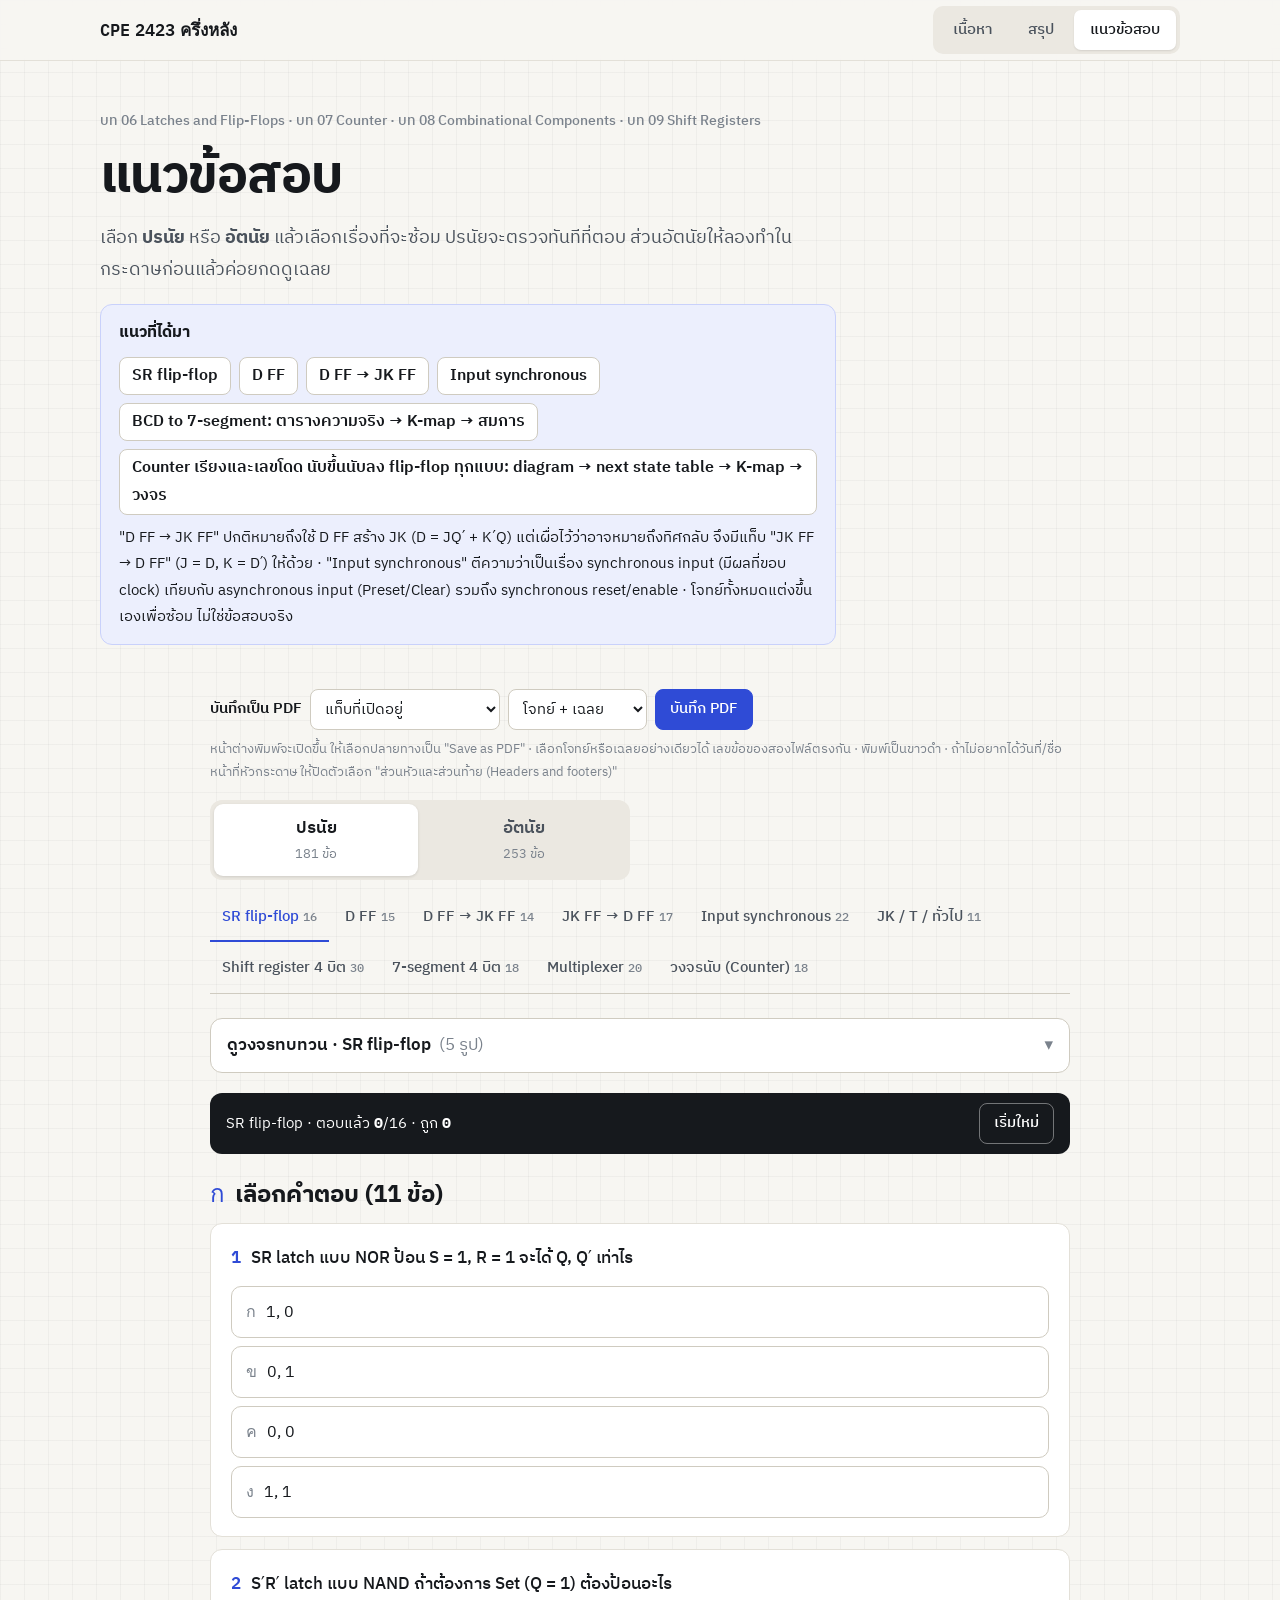
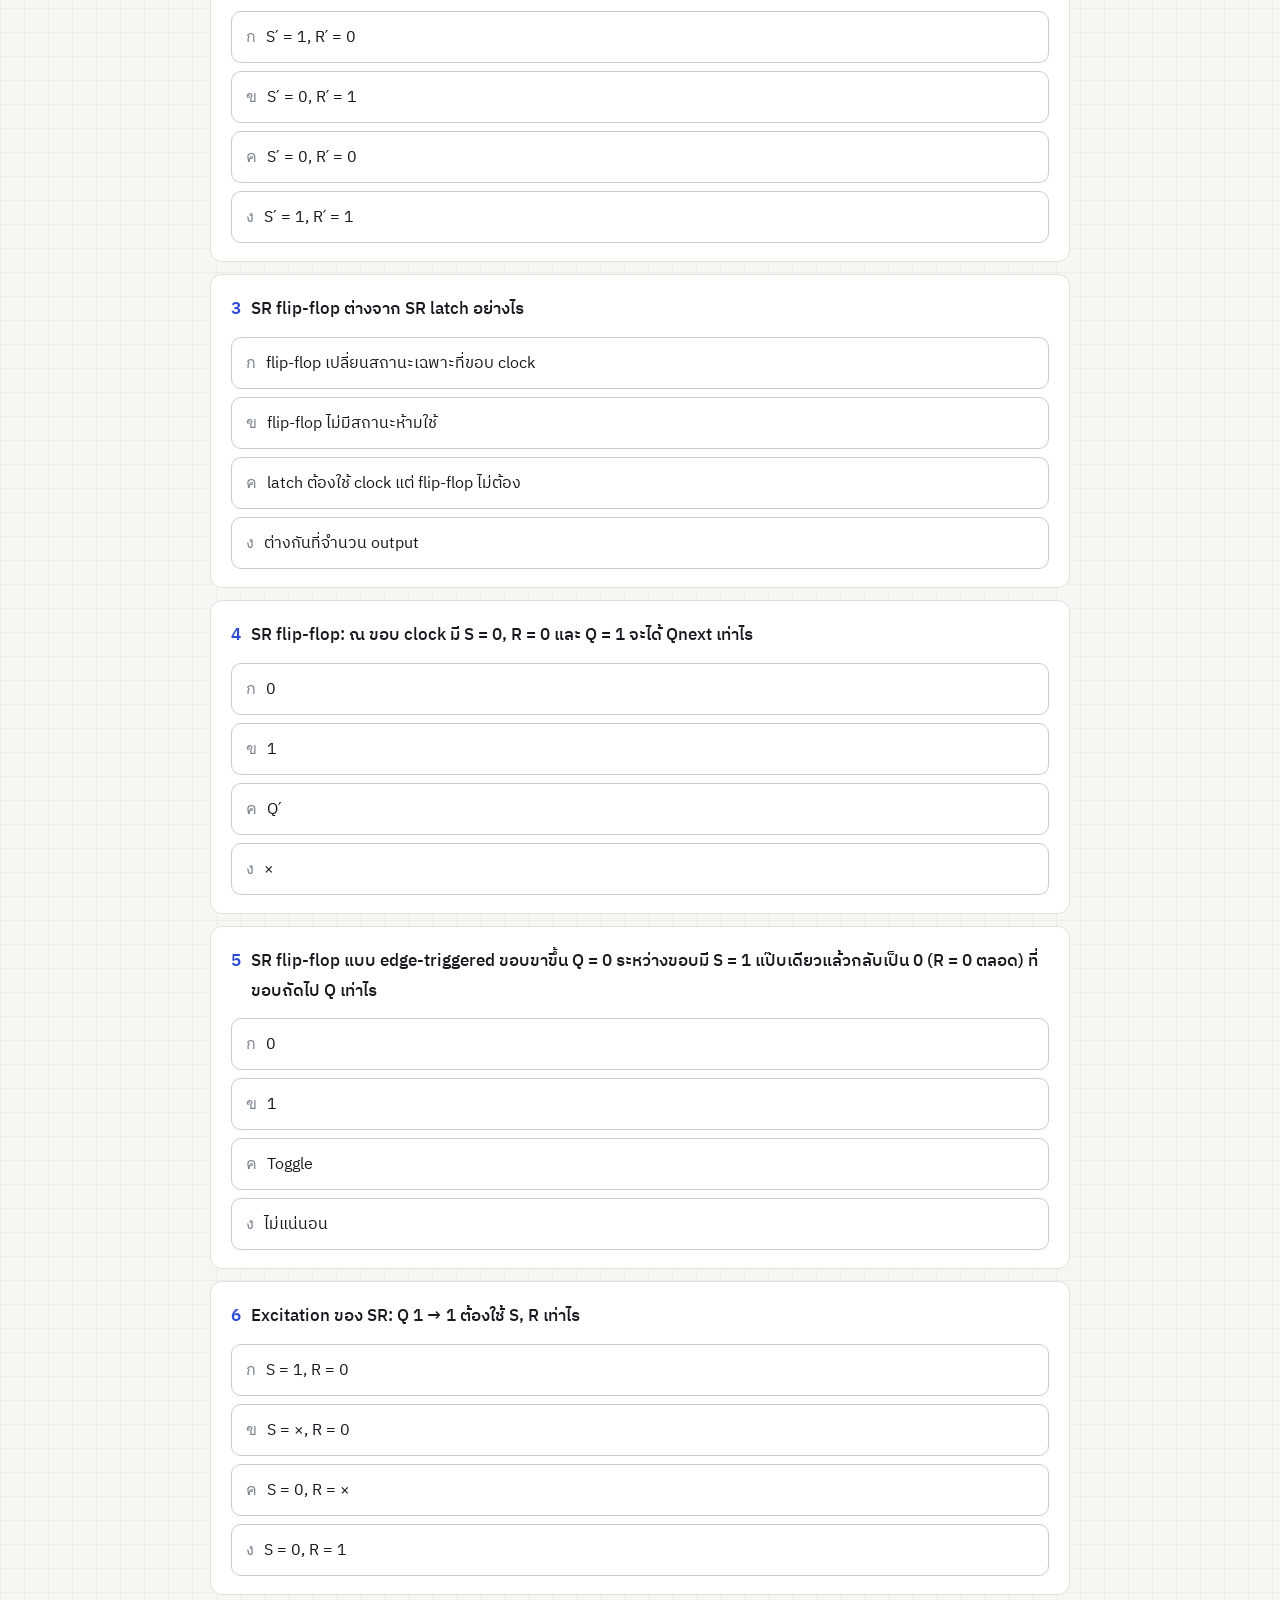
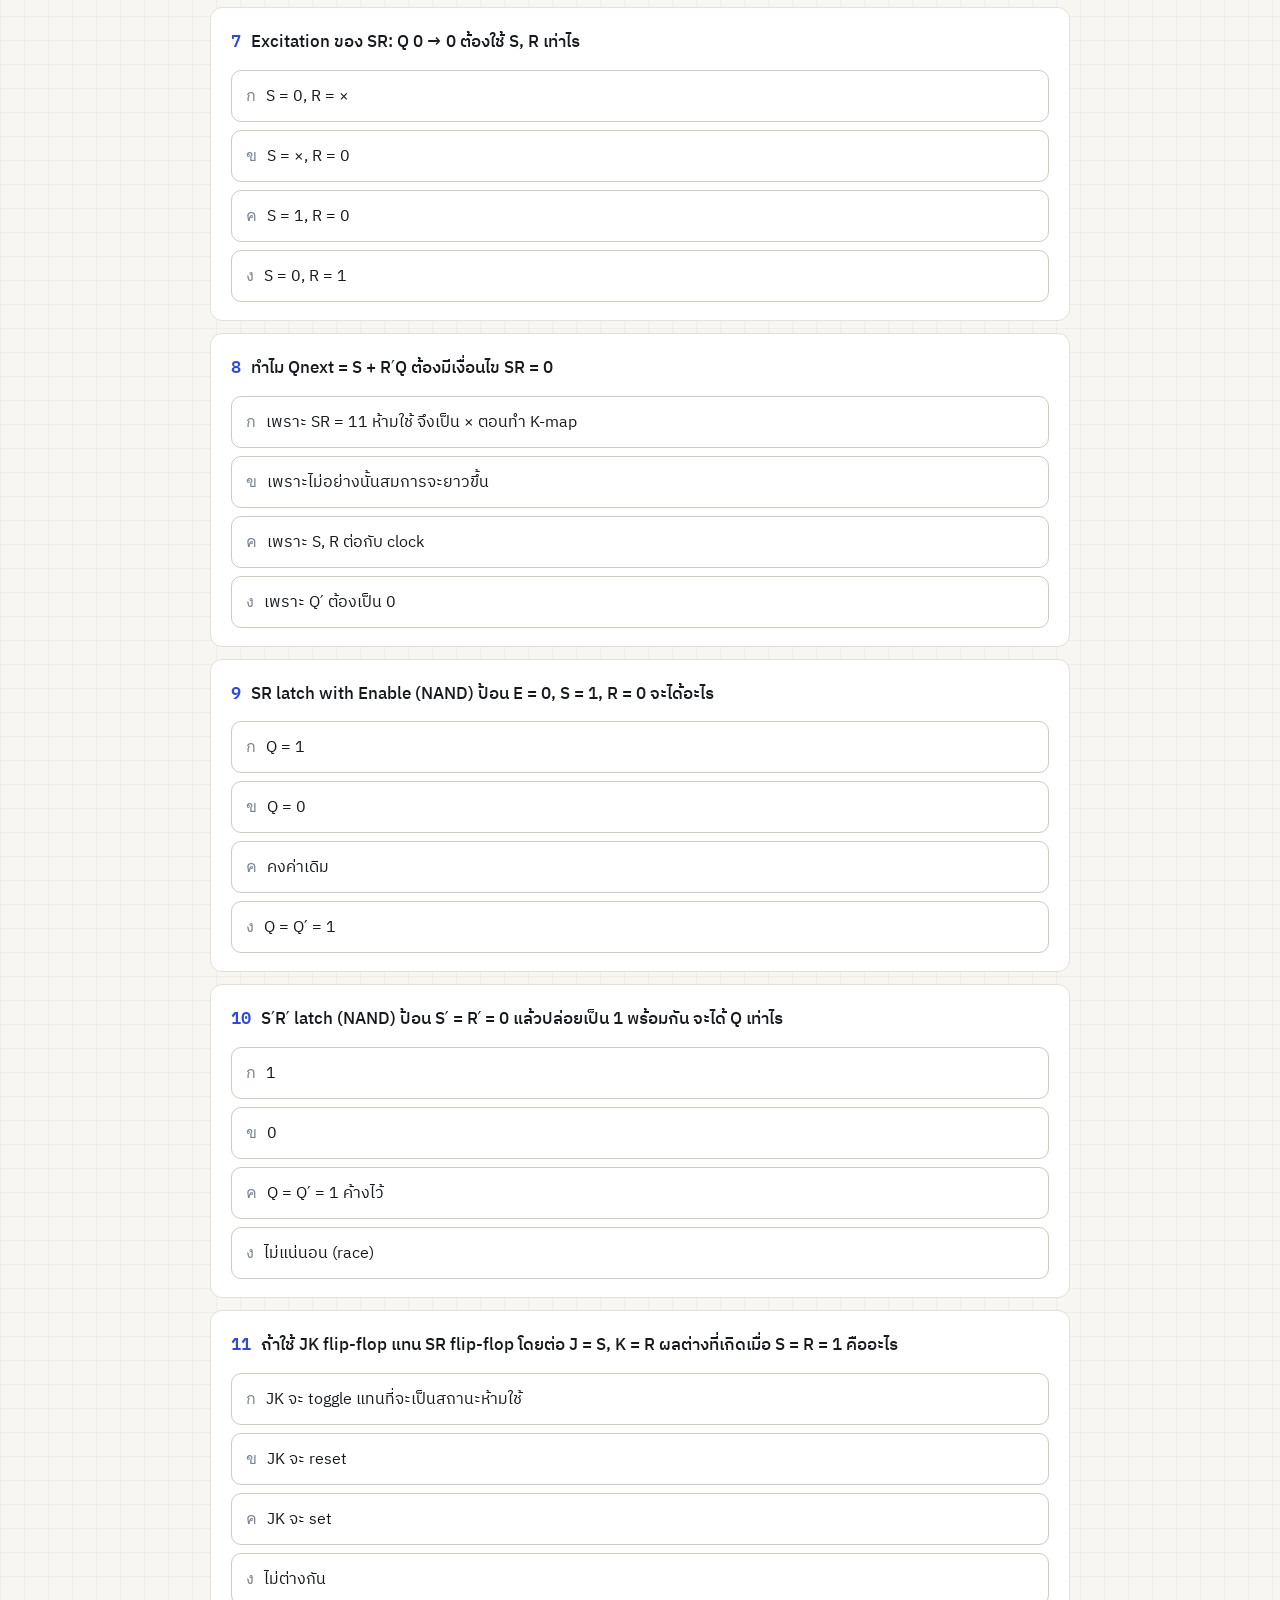
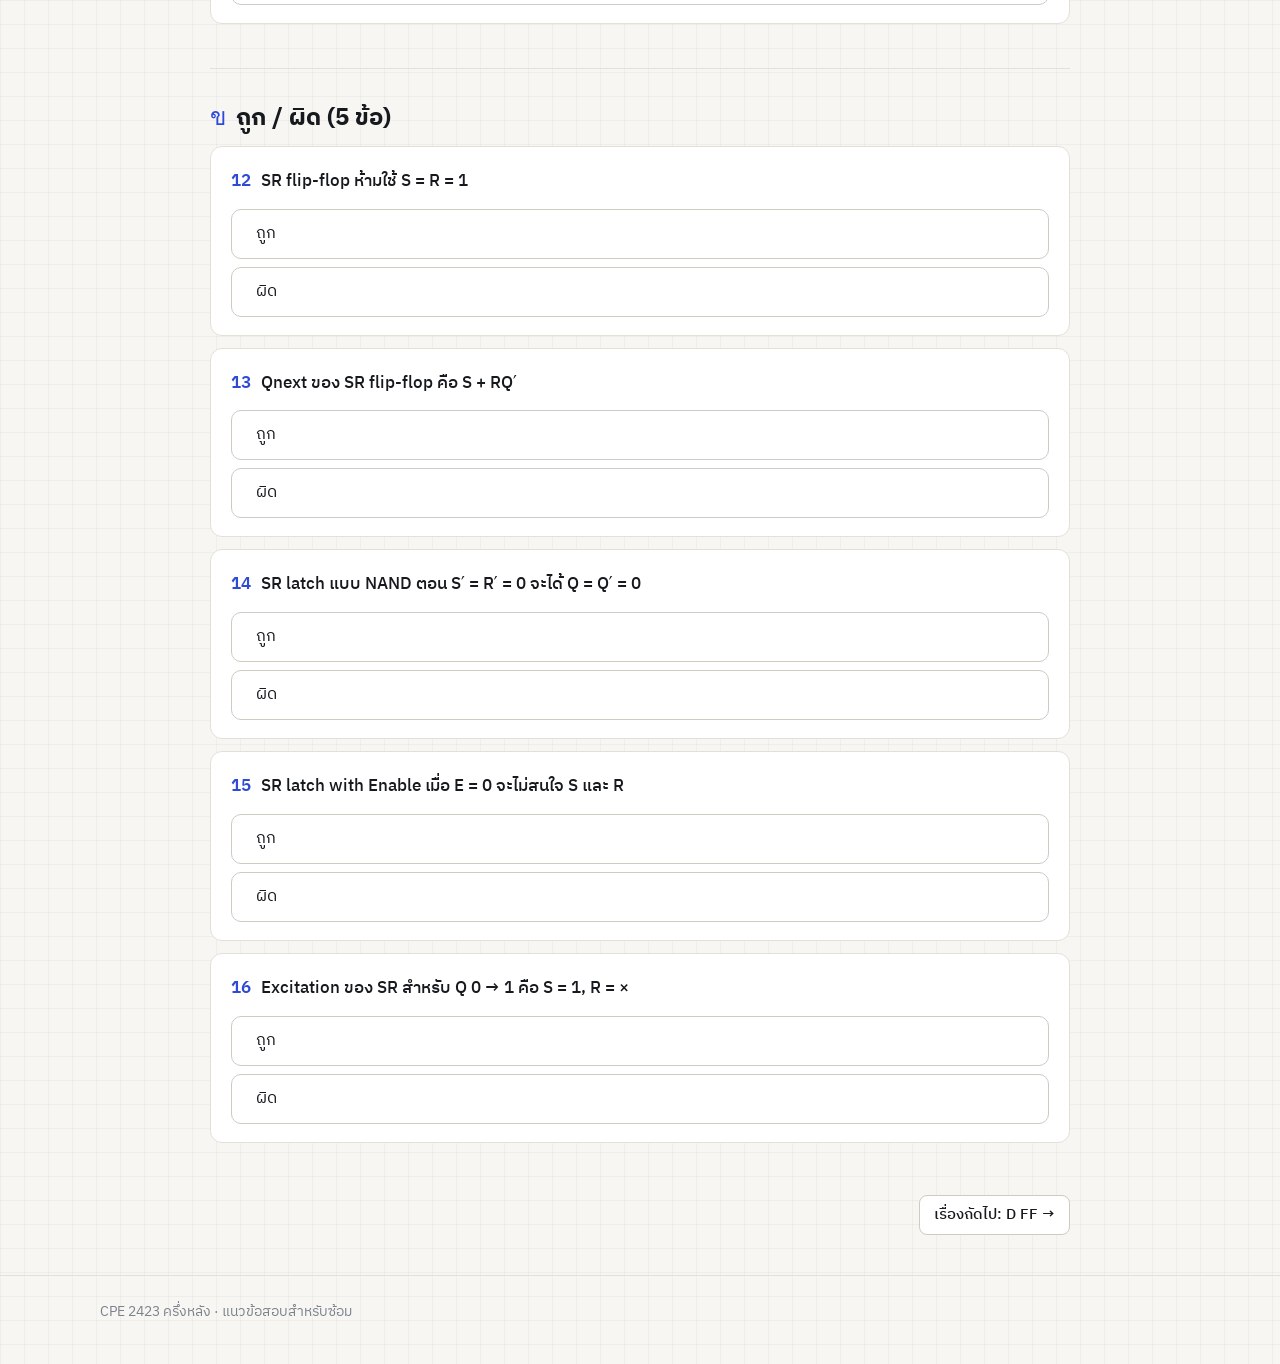
==== commit 8d037877: "fix answer circuit" ====
--- a/exam.html
+++ b/exam.html
@@ -160,13 +160,13 @@
         { t: "gen", q: "Excitation ของ JK: Q 1 → 0 ต้องใช้ J, K เท่าไร", o: ["J = ×, K = 1", "J = 0, K = 1", "J = 1, K = ×", "J = ×, K = 0"], a: 0, e: "ทำได้ทั้ง Reset (01) และ Toggle (11)" },
         { t: "gen", q: "Excitation ของ T: Q 1 → 1 ต้องใช้ T เท่าไร", o: ["0", "1", "×", "Q"], a: 0, e: "ค่าไม่เปลี่ยนจึงได้ T = 0" },
         { t: "gen", q: "Counter แบบ ripple ต่างจาก synchronous counter อย่างไร", o: ["ripple: flip-flop แต่ละตัวใช้ output ของตัวก่อนหน้าเป็น clock", "ripple ใช้ clock ร่วมกันทุกตัว", "synchronous ไม่ใช้ clock", "ไม่ต่างกัน"], a: 0, e: "synchronous counter ใช้ clock ร่วมกันและใช้ logic คุม J, K หรือ T" },
-        { t: "pipo", q: "วงจรสไลด์ 14: SHSel = 0 ที่ขอบ clock register ทำอะไร", o: ["คงค่าเดิม", "Parallel load", "Shift right", "Rotate right"], a: 0, e: "ช่อง 0 ป้อน Q ตัวเองกลับ" },
-        { t: "pipo", q: "วงจรสไลด์ 14: SHSel = 1 ที่ขอบ clock register ทำอะไร", o: ["คงค่าเดิม", "Parallel load", "Shift right", "Rotate right"], a: 1, e: "ช่อง 1 รับ D3–D0" },
-        { t: "pipo", q: "วงจรสไลด์ 14: SHSel = 2 ที่ขอบ clock register ทำอะไร", o: ["คงค่าเดิม", "Parallel load", "Shift right", "Rotate right"], a: 2, e: "ช่อง 2: Q3 รับ Serial_in บิตอื่นรับบิตทางซ้าย" },
-        { t: "pipo", q: "วงจรสไลด์ 14: SHSel = 3 ที่ขอบ clock register ทำอะไร", o: ["คงค่าเดิม", "Parallel load", "Shift right", "Rotate right"], a: 3, e: "ช่อง 3: Q3 รับ Q0 เดิม บิตอื่นรับบิตทางซ้าย" },
-        { t: "pipo", q: "วงจรสไลด์ 14: SHSel = 1, D3–D0 = 1010, Q3–Q0 = 0110 ที่ขอบ clock ได้ Q3–Q0 เท่าไร", o: ["1010", "0110", "0011", "1011"], a: 0, e: "Parallel load รับ D ทั้ง 4 บิต" },
-        { t: "pipo", q: "วงจรสไลด์ 14: SHSel = 2, Serial_in = 1, Q3–Q0 = 0110 ที่ขอบ clock ได้ Q3–Q0 เท่าไร", o: ["1011", "0011", "0110", "1100"], a: 0, e: "Q3 รับ Serial_in = 1 แล้วบิตอื่นเลื่อนขวา: 1, 0, 1, 1" },
-        { t: "pipo", q: "วงจรสไลด์ 14: SHSel = 3, Serial_in = 1, Q3–Q0 = 0110 ที่ขอบ clock ได้ Q3–Q0 เท่าไร", o: ["0011", "1011", "1100", "0110"], a: 0, e: "Rotate ไม่ใช้ Serial_in: Q0 เดิม (0) เข้า Q3" },
+        { t: "pipo", q: "วงจรสไลด์ 14: SHSel₁ SHSel₀ = 00 ที่ขอบ clock register ทำอะไร", o: ["คงค่าเดิม", "Parallel load", "Shift right", "Rotate right"], a: 0, e: "ช่อง 0 ป้อน Q ตัวเองกลับ" },
+        { t: "pipo", q: "วงจรสไลด์ 14: SHSel₁ SHSel₀ = 01 ที่ขอบ clock register ทำอะไร", o: ["คงค่าเดิม", "Parallel load", "Shift right", "Rotate right"], a: 1, e: "ช่อง 1 รับ D3–D0" },
+        { t: "pipo", q: "วงจรสไลด์ 14: SHSel₁ SHSel₀ = 10 ที่ขอบ clock register ทำอะไร", o: ["คงค่าเดิม", "Parallel load", "Shift right", "Rotate right"], a: 2, e: "ช่อง 2: Q3 รับ Serial_in บิตอื่นรับบิตทางซ้าย" },
+        { t: "pipo", q: "วงจรสไลด์ 14: SHSel₁ SHSel₀ = 11 ที่ขอบ clock register ทำอะไร", o: ["คงค่าเดิม", "Parallel load", "Shift right", "Rotate right"], a: 3, e: "ช่อง 3: Q3 รับ Q0 เดิม บิตอื่นรับบิตทางซ้าย" },
+        { t: "pipo", q: "วงจรสไลด์ 14: SHSel₁ SHSel₀ = 01, D3–D0 = 1010, Q3–Q0 = 0110 ที่ขอบ clock ได้ Q3–Q0 เท่าไร", o: ["1010", "0110", "0011", "1011"], a: 0, e: "Parallel load รับ D ทั้ง 4 บิต" },
+        { t: "pipo", q: "วงจรสไลด์ 14: SHSel₁ SHSel₀ = 10, Serial_in = 1, Q3–Q0 = 0110 ที่ขอบ clock ได้ Q3–Q0 เท่าไร", o: ["1011", "0011", "0110", "1100"], a: 0, e: "Q3 รับ Serial_in = 1 แล้วบิตอื่นเลื่อนขวา: 1, 0, 1, 1" },
+        { t: "pipo", q: "วงจรสไลด์ 14: SHSel₁ SHSel₀ = 11, Serial_in = 1, Q3–Q0 = 0110 ที่ขอบ clock ได้ Q3–Q0 เท่าไร", o: ["0011", "1011", "1100", "0110"], a: 0, e: "Rotate ไม่ใช้ Serial_in: Q0 เดิม (0) เข้า Q3" },
         { t: "pipo", q: "วงจรสไลด์ 14: MUX ของบิต Q2 ช่อง 2 ต่อกับอะไร", o: ["Q3", "Q2", "Q1", "D2"], a: 0, e: "เลื่อนขวาจึงรับจากบิตทางซ้าย" },
         { t: "pipo", q: "วงจรสไลด์ 14: MUX ของบิต Q3 ช่อง 3 ต่อกับอะไร", o: ["Q0", "Q3", "Serial_in", "D3"], a: 0, e: "Rotate right วน Q0 กลับเข้า Q3" },
         { t: "pipo", q: "วงจรสไลด์ 14: ช่อง 2 กับช่อง 3 ของ MUX ต่างกันที่บิตไหน", o: ["Q3 บิตเดียว", "Q0 บิตเดียว", "ทุกบิต", "ไม่ต่างกัน"], a: 0, e: "Q2–Q0 รับบิตทางซ้ายเหมือนกัน ต่างแค่ Q3 รับ Serial_in หรือ Q0" },
@@ -249,8 +249,8 @@
         ["sync", "พัลส์ reset สั้น ๆ ที่เกิดระหว่างขอบ clock มีผลกับ synchronous reset", false, "synchronous ดูเฉพาะ ณ ขอบ"],
         ["pipo", "วงจร s2 s1 s0 (shifter) ต้องรอขอบ clock จึงจะได้ค่า y ใหม่", false, "ไม่มี flip-flop และไม่มี clock"],
         ["pipo", "วงจร s2 s1 s0 (shifter): s2 มีผลเฉพาะตอน s0 = 0", true, "s0 = 1 เลือกช่องส่งผ่านซึ่งไม่ผ่าน MUX เล็ก"],
-        ["pipo", "วงจรสไลด์ 14: SHSel = 0 คงค่าได้เพราะ MUX ป้อน Q ตัวเองกลับเข้าขา D", true, "Q⁺ = Q"],
-        ["pipo", "วงจรสไลด์ 14: SHSel = 1 ทำให้ Q เปลี่ยนตาม D ทันทีโดยไม่รอ clock", false, "เปลี่ยนเฉพาะที่ขอบ clock"],
+        ["pipo", "วงจรสไลด์ 14: SHSel₁ SHSel₀ = 00 คงค่าได้เพราะ MUX ป้อน Q ตัวเองกลับเข้าขา D", true, "Q⁺ = Q"],
+        ["pipo", "วงจรสไลด์ 14: SHSel₁ SHSel₀ = 01 ทำให้ Q เปลี่ยนตาม D ทันทีโดยไม่รอ clock", false, "เปลี่ยนเฉพาะที่ขอบ clock"],
         ["pipo", "Rotate right ใช้ Serial_in เข้า Q3", false, "Rotate ใช้ Q0 เข้า Q3"],
         ["pipo", "Shift right ทำให้ค่า Q0 เดิมหลุดออกจาก register", true, "ออกทาง Serial_out"],
         ["pipo", "Rotate right ไม่ทำให้ข้อมูลหาย", true, "Q0 วนกลับเข้า Q3"],
@@ -945,11 +945,12 @@
       };
       // ops: one letter per clock cycle (see shselFig). wiring decides which SHSel value selects each op, so the same
       // sequence gets different codes per question. d: one value throughout (in the question) or one per cycle (a column).
+      const CODE = ["00", "01", "10", "11"];
       const shselDrill = ({ q, ops, wiring, si, d, init = "0000", glitch, pre }) => {
         const shown = Array.isArray(d), codes = [...ops].map((op) => wiring.indexOf(op)), cycles = shown ? d : codes.map(() => d);
-        const mapping = [...wiring].map((op, k) => `${k} = ${OP_NAME[op]}`).join(", ");
+        const mapping = [...wiring].map((op, k) => `${CODE[k]} = ${OP_NAME[op]}`).join(", ");
         return { ...edgeTiming({
-          q: `Register 4 บิต (D FF) ${q}${shown ? "" : ` D3–D0 = ${d} ตลอด`} เริ่ม Q3Q2Q1Q0 = ${init}`, pre: `วงจรข้อนี้ SHSel ${mapping}${pre ? ` · ${pre}` : ""}`, glitch, edge: "rise", init: regFrom(init), fig: () => shselFig(wiring),
+          q: `Register 4 บิต (D FF) ${q}${shown ? "" : ` D3–D0 = ${d} ตลอด`} เริ่ม Q3Q2Q1Q0 = ${init}`, pre: `วงจรข้อนี้ SHSel₁ SHSel₀ ${mapping}${pre ? ` · ${pre}` : ""}`, glitch, edge: "rise", init: regFrom(init), fig: () => shselFig(wiring),
           inputs: { Sel1: codes.map((c) => c >> 1), Sel0: codes.map((c) => c & 1), SI: si, ...Object.fromEntries(REG_D.map((k, n) => [k, cycles.map((v) => +v[n])])) },
           model: (p, i, s) => (isEdge(p, i, "CLK", "rise") ? shselNext(wiring[i.Sel1 * 2 + i.Sel0], i, s) : s),
           show: [S("CLK"), S("Sel1", "SHSel₁"), S("Sel0", "SHSel₀"), S("SI", "Serial_in"), ...(shown ? REG_D.map((k) => S(k)) : []), ...REG.map((k) => O(k))], hide: REG,
@@ -960,7 +961,7 @@
       // What each output takes for each SHSel₁ SHSel₀, as read off that question's circuit.
       const TAKES = { H: ["Q3", "Q2", "Q1", "Q0"], L: ["D3", "D2", "D1", "D0"], S: ["Serial_in", "Q3", "Q2", "Q1"], R: ["Q0", "Q3", "Q2", "Q1"] };
       const controlOf = (wiring) => ({ head: ["SHSel₁", "SHSel₀", "Q3⁺", "Q2⁺", "Q1⁺", "Q0⁺"], rows: [...wiring].map((op, k) => [String(k >> 1), String(k & 1), ...sym(...TAKES[op])]) });
-      const OPS = ["คงค่าเดิม", "Parallel load", "Shift right", "Rotate right"], CODE = ["0", "1", "2", "3"], READ = ["Q3–Q0", "Serial_out"];
+      const OPS = ["คงค่าเดิม", "Parallel load", "Shift right", "Rotate right"], READ = ["Q3–Q0", "Serial_out"];
       const CK = ["0", "1", "3", "4"], WIRE = ["1", "4"];
 
       // ----- combinational shifter/rotator (s2 s1 s0): see shifterCircuit for the meaning of ch, left and right. -----
@@ -1002,24 +1003,24 @@
       ];
 
       SUB.pipo = [
-        { kind: "fill", q: "วงจรตามสไลด์ 14: เติม Operation ของแต่ละค่า SHSel", head: ["SHSel₁", "SHSel₀", "SHSel", "Operation"],
+        { kind: "fill", q: "วงจรตามสไลด์ 14: เติม Operation ของแต่ละค่า SHSel₁ SHSel₀", head: ["SHSel₁", "SHSel₀", "ช่อง MUX", "Operation"],
           rows: [["0", "0", "0", f("คงค่าเดิม", OPS)], ["0", "1", "1", f("Parallel load", OPS)], ["1", "0", "2", f("Shift right", OPS)], ["1", "1", "3", f("Rotate right", OPS)]],
-          note: "SHSel คือ SHSel₁SHSel₀ อ่านเป็นตัวเลข 0–3 ซึ่งก็คือหมายเลขช่องของ MUX · ตารางข้อ 1–8 ใช้วงจรตามสไลด์ 14 ส่วนข้อ 9–18 สลับช่องของ MUX ไม่เหมือนกัน ให้ดูจากรูปของข้อนั้น · ข้อ 19–24 เป็นวงจร shifter s2 s1 s0" },
+          note: "SHSel₁ SHSel₀ เป็นเลขฐานสองของหมายเลขช่อง MUX เช่น 1 0 คือช่อง 2 · ตารางข้อ 1–8 ใช้วงจรตามสไลด์ 14 ส่วนข้อ 9–18 สลับช่องของ MUX ไม่เหมือนกัน ให้ดูจากรูปของข้อนั้น · ข้อ 19–24 เป็นวงจร shifter s2 s1 s0" },
         { kind: "fill", q: "วงจรตามสไลด์ 14: ดูจากรูปแล้วเติมตาราง control", fig: () => shselFig(), ...controlOf("HLSR"),
           note: "แถว 1 0 กับ 1 1 ต่างกันแค่ที่ Q3⁺" },
         { kind: "fill", q: "จากรูปในข้อ 2 เติมว่าแต่ละช่องของ MUX ต่อกับอะไร", head: ["บิต", "ช่อง 0", "ช่อง 1", "ช่อง 2", "ช่อง 3"],
           rows: [["Q3", ...sym("Q3", "D3", "Serial_in", "Q0")], ["Q2", ...sym("Q2", "D2", "Q3", "Q3")], ["Q1", ...sym("Q1", "D1", "Q2", "Q2")], ["Q0", ...sym("Q0", "D0", "Q1", "Q1")]],
           note: "ตารางนี้กับตาราง control คือข้อมูลชุดเดียวกัน แค่เรียงคนละแบบ" },
-        { kind: "fill", q: "เติม Q3⁺–Q0⁺ ที่ขอบ clock", head: ["SHSel", "Serial_in", "D3–D0", "Q3–Q0", "Q3⁺", "Q2⁺", "Q1⁺", "Q0⁺"],
-          rows: [["0", "1", "1010", "0110", ...ans("0110")], ["1", "0", "1010", "0110", ...ans("1010")], ["2", "1", "1010", "0110", ...ans("1011")], ["2", "0", "0000", "1001", ...ans("0100")], ["3", "0", "1111", "1001", ...ans("1100")], ["3", "1", "0000", "0110", ...ans("0011")]],
+        { kind: "fill", q: "เติม Q3⁺–Q0⁺ ที่ขอบ clock", head: ["SHSel₁", "SHSel₀", "Serial_in", "D3–D0", "Q3–Q0", "Q3⁺", "Q2⁺", "Q1⁺", "Q0⁺"],
+          rows: [["0", "0", "1", "1010", "0110", ...ans("0110")], ["0", "1", "0", "1010", "0110", ...ans("1010")], ["1", "0", "1", "1010", "0110", ...ans("1011")], ["1", "0", "0", "0000", "1001", ...ans("0100")], ["1", "1", "0", "1111", "1001", ...ans("1100")], ["1", "1", "1", "0000", "0110", ...ans("0011")]],
           note: "Rotate ไม่ใช้ Serial_in และ D" },
-        { kind: "fill", q: "วงจรตามสไลด์ 14: ต้องการผลลัพธ์นี้ ต้องตั้ง SHSel เป็นเท่าไร", head: ["ต้องการ", "SHSel"],
-          rows: [["คงค่าเดิม", f("0", CODE)], ["รับ D3–D0 ทั้ง 4 บิต", f("1", CODE)], ["ให้ Serial_in เข้า Q3", f("2", CODE)], ["ให้ Q0 วนกลับเข้า Q3", f("3", CODE)]] },
+        { kind: "fill", q: "วงจรตามสไลด์ 14: ต้องการผลลัพธ์นี้ ต้องตั้ง SHSel₁ SHSel₀ เป็นเท่าไร", head: ["ต้องการ", "SHSel₁ SHSel₀"],
+          rows: [["คงค่าเดิม", f("00", CODE)], ["รับ D3–D0 ทั้ง 4 บิต", f("01", CODE)], ["ให้ Serial_in เข้า Q3", f("10", CODE)], ["ให้ Q0 วนกลับเข้า Q3", f("11", CODE)]] },
         { kind: "fill", q: "Q3–Q0 เดิม = 1011, D3–D0 = 0110, Serial_in = 0 ดูผลหลังขอบ clock แล้วบอก Operation", head: ["Q3–Q0 เดิม", "Q3⁺–Q0⁺", "Operation"],
           rows: [["1011", "1011", f("คงค่าเดิม", OPS)], ["1011", "0110", f("Parallel load", OPS)], ["1011", "0101", f("Shift right", OPS)], ["1011", "1101", f("Rotate right", OPS)]],
           note: "Shift right เติม Serial_in = 0 · Rotate เอา Q0 = 1 เข้า Q3" },
-        { kind: "fill", q: "วงจรตามสไลด์ 14: ใช้เป็นแต่ละประเภท ต้องตั้ง SHSel เท่าไร และอ่านจากที่ไหน", head: ["ใช้เป็น", "SHSel ตอนใส่ข้อมูล", "SHSel ตอนเก็บหรือส่งออก", "อ่านจาก"],
-          rows: [["PIPO", f("1", CODE), f("0", CODE), f("Q3–Q0", READ)], ["SIPO", f("2", CODE), f("0", CODE), f("Q3–Q0", READ)], ["PISO", f("1", CODE), f("2", CODE), f("Serial_out", READ)], ["SISO", f("2", CODE), f("2", CODE), f("Serial_out", READ)]],
+        { kind: "fill", q: "วงจรตามสไลด์ 14: ใช้เป็นแต่ละประเภท ต้องตั้ง SHSel₁ SHSel₀ เท่าไร และอ่านจากที่ไหน", head: ["ใช้เป็น", "SHSel₁ SHSel₀ ตอนใส่ข้อมูล", "SHSel₁ SHSel₀ ตอนเก็บหรือส่งออก", "อ่านจาก"],
+          rows: [["PIPO", f("01", CODE), f("00", CODE), f("Q3–Q0", READ)], ["SIPO", f("10", CODE), f("00", CODE), f("Q3–Q0", READ)], ["PISO", f("01", CODE), f("10", CODE), f("Serial_out", READ)], ["SISO", f("10", CODE), f("10", CODE), f("Serial_out", READ)]],
           note: "Serial_out = Q0" },
         { kind: "fill", q: "เทียบการใช้งานแต่ละประเภท: เติมจำนวน clock และจำนวนสายข้อมูล (4 บิต)", head: ["ชนิด", "ใส่ 4 บิตใช้ clock", "อ่านครบใช้ clock เพิ่ม", "สายเข้า", "สายออก"],
           rows: [["SISO", f("4", CK), f("3", CK), f("1", WIRE), f("1", WIRE)], ["SIPO", f("4", CK), f("0", CK), f("1", WIRE), f("4", WIRE)], ["PISO", f("1", CK), f("3", CK), f("4", WIRE), f("1", WIRE)], ["PIPO", f("1", CK), f("0", CK), f("4", WIRE), f("4", WIRE)]],
@@ -1034,28 +1035,28 @@
         shselDrill({ q: "ใช้ครบทุกโหมด (D เปลี่ยนทุกขั้น)", ops: "SLRHSLRS", wiring: "RLHS", si: [1, 0, 0, 1, 0, 1, 1, 0], d: ["0000", "1010", "1111", "0101", "0011", "0110", "1000", "0001"], pre: "ดู D เฉพาะตอน Parallel load" }),
         shselDrill({ q: "เริ่มจากค่าที่ไม่ใช่ศูนย์", ops: "HSRLSSR", wiring: "SHRL", si: [1, 1, 0, 0, 0, 1, 0], d: "1010", init: "0110" }),
         shselDrill({ q: "Shift right สลับกับ Rotate right", ops: "SRSRHLRS", wiring: "HSRL", si: [0, 1, 0, 0, 0, 0, 0, 1], d: "0011", init: "1111" }),
-        shselDrill({ q: "มีพัลส์ SHSel หลอกระหว่างขอบ", ops: "LHSHRH", wiring: "LRSH", si: [1, 1, 1, 1, 1, 1], d: "1010", glitch: { Sel0: [1], Sel1: [1] }, pre: "แถวที่ Ck ไม่ใช่ขอบ Q ไม่เปลี่ยน แม้ SHSel จะเปลี่ยนชั่วขณะ" }),
+        shselDrill({ q: "มีพัลส์ SHSel หลอกระหว่างขอบ", ops: "LHSHRH", wiring: "LRSH", si: [1, 1, 1, 1, 1, 1], d: "1010", glitch: { Sel0: [1], Sel1: [1] }, pre: "แถวที่ Ck ไม่ใช่ขอบ Q ไม่เปลี่ยน แม้ SHSel₁ SHSel₀ จะเปลี่ยนชั่วขณะ" }),
 
         { kind: "text", q: "เขียนสมการ Q3⁺ ถึง Q0⁺ ในรูป SHSel₁, SHSel₀",
           a: "<span class='mono'>Q3⁺ = SHSel₁′SHSel₀′·Q3 + SHSel₁′SHSel₀·D3 + SHSel₁SHSel₀′·Serial_in + SHSel₁SHSel₀·Q0</span> · <span class='mono'>Q2⁺ = SHSel₁′SHSel₀′·Q2 + SHSel₁′SHSel₀·D2 + SHSel₁·Q3</span> · <span class='mono'>Q1⁺ = SHSel₁′SHSel₀′·Q1 + SHSel₁′SHSel₀·D1 + SHSel₁·Q2</span> · <span class='mono'>Q0⁺ = SHSel₁′SHSel₀′·Q0 + SHSel₁′SHSel₀·D0 + SHSel₁·Q1</span> · Q2–Q0 ยุบ 2 เทอมสุดท้ายเหลือ SHSel₁ เพราะช่อง 2 กับ 3 ต่อสายเดียวกัน" },
         { kind: "text", q: "ออกแบบวงจรนี้: ใช้อุปกรณ์อะไร ต่ออย่างไร",
           a: "D FF 4 ตัว และ MUX 4-to-1 4 ตัว ใช้ Clock และ SHSel₁, SHSel₀ ร่วมกันทุกบิต · ช่อง 0 = Q ตัวเอง · ช่อง 1 = D ของบิตนั้น · ช่อง 2 = บิตทางซ้าย (Q3 รับ Serial_in) · ช่อง 3 = บิตทางซ้าย (Q3 รับ Q0) · Serial_out = Q0" },
-        { kind: "text", q: "ทำไมSHSel = 0 จึงคงค่าได้ทั้งที่ D flip-flop รับค่าทุกขอบ",
+        { kind: "text", q: "ทำไม SHSel₁ SHSel₀ = 00 จึงคงค่าได้ทั้งที่ D flip-flop รับค่าทุกขอบ",
           a: "ช่อง 0 ต่อ Q ของตัวเองกลับเข้า D จึงได้ Q⁺ = Q ทุกขอบ · ไม่ต้องหยุด clock ซึ่งเสี่ยงเกิด glitch และ clock skew" },
         { kind: "text", q: "ช่อง 2 กับช่อง 3 ของ MUX ต่างกันอย่างไร และเกิดผลอะไร",
-          a: "ต่างกันแค่บิต Q3: ช่อง 2 รับ Serial_in ส่วนช่อง 3 รับ Q0 · SHSel = 2 จึงรับข้อมูลใหม่และ Q0 เดิมหลุดออก · SHSel = 3 จึงวน Q0 กลับ ข้อมูลไม่หาย" },
-        { kind: "text", q: "โหลด 1011 แล้วใช้SHSel = 2 จำนวน 4 ครั้ง (Serial_in = 0) เขียน Q3–Q0 ทีละขั้น และบอกว่า Serial_out ออกบิตอะไรตามลำดับ",
+          a: "ต่างกันแค่บิต Q3: ช่อง 2 รับ Serial_in ส่วนช่อง 3 รับ Q0 · SHSel₁ SHSel₀ = 10 จึงรับข้อมูลใหม่และ Q0 เดิมหลุดออก · SHSel₁ SHSel₀ = 11 จึงวน Q0 กลับ ข้อมูลไม่หาย" },
+        { kind: "text", q: "โหลด 1011 แล้วใช้ SHSel₁ SHSel₀ = 10 จำนวน 4 ครั้ง (Serial_in = 0) เขียน Q3–Q0 ทีละขั้น และบอกว่า Serial_out ออกบิตอะไรตามลำดับ",
           a: "1011 → 0101 → 0010 → 0001 → 0000 · Serial_out (Q0) เป็น 1, 1, 0, 1 คือ D0, D1, D2, D3 แล้วตามด้วย 0 · ใช้ Load 1 ขอบ + เลื่อน 3 ขอบก็อ่านครบ 4 บิต" },
-        { kind: "text", q: "เริ่ม 0000 ใช้SHSel = 2 ป้อน Serial_in = 1, 0, 1, 1 ทีละขอบ จะได้ Q3–Q0 อย่างไร",
-          a: "1000 → 0100 → 1010 → 1101 · บิตแรกที่เข้า (1) ไปอยู่ที่ Q0 ส่วนบิตสุดท้ายอยู่ที่ Q3 แล้วตั้งSHSel = 0 เพื่อเก็บไว้" },
-        { kind: "text", q: "Q3–Q0 = 1000 ใช้SHSel = 3 จำนวน 4 ครั้ง เขียน Q3–Q0 ทีละขั้น",
+        { kind: "text", q: "เริ่ม 0000 ใช้ SHSel₁ SHSel₀ = 10 ป้อน Serial_in = 1, 0, 1, 1 ทีละขอบ จะได้ Q3–Q0 อย่างไร",
+          a: "1000 → 0100 → 1010 → 1101 · บิตแรกที่เข้า (1) ไปอยู่ที่ Q0 ส่วนบิตสุดท้ายอยู่ที่ Q3 แล้วตั้ง SHSel₁ SHSel₀ = 00 เพื่อเก็บไว้" },
+        { kind: "text", q: "Q3–Q0 = 1000 ใช้ SHSel₁ SHSel₀ = 11 จำนวน 4 ครั้ง เขียน Q3–Q0 ทีละขั้น",
           a: "1000 → 0100 → 0010 → 0001 → 1000 · ครบ 4 ครั้งกลับมาค่าเดิม" },
-        { kind: "text", q: "ถ้าต่อ Serial_in เข้ากับ Q0 แล้วใช้SHSel = 2 จะได้ผลอย่างไร",
-          a: "Q3 รับ Q0 เหมือนกับSHSel = 3 จึงทำงานเป็น Rotate right" },
+        { kind: "text", q: "ถ้าต่อ Serial_in เข้ากับ Q0 แล้วใช้ SHSel₁ SHSel₀ = 10 จะได้ผลอย่างไร",
+          a: "Q3 รับ Q0 เหมือนกับ SHSel₁ SHSel₀ = 11 จึงทำงานเป็น Rotate right" },
         { kind: "text", q: "ถ้า MUX ของ Q3 ช่อง 3 ต่อผิดเป็น Serial_in แทน Q0 จะเกิดอะไร",
-          a: "ช่อง 2 กับ 3 เหมือนกันทุกบิต SHSel = 3 จึงกลายเป็น Shift right และ register หมุนวนไม่ได้" },
+          a: "ช่อง 2 กับ 3 เหมือนกันทุกบิต SHSel₁ SHSel₀ = 11 จึงกลายเป็น Shift right และ register หมุนวนไม่ได้" },
         { kind: "text", q: "ถ้าต่อสายสลับช่อง 1 กับช่อง 2 ของทุกบิต รหัสแต่ละตัวจะทำงานอย่างไร",
-          a: "SHSel = 0 คงค่าเหมือนเดิม · SHSel = 1 กลายเป็น Shift right · SHSel = 2 กลายเป็น Parallel load · SHSel = 3 ยังเป็น Rotate right" },
+          a: "SHSel₁ SHSel₀ = 00 คงค่าเหมือนเดิม · SHSel₁ SHSel₀ = 01 กลายเป็น Shift right · SHSel₁ SHSel₀ = 10 กลายเป็น Parallel load · SHSel₁ SHSel₀ = 11 ยังเป็น Rotate right" },
         { kind: "text", q: "ทำไมวงจร shifter s2 s1 s0 จึงไม่มี clock ต่างจาก register อย่างไร",
           a: "วงจรนี้มีแต่ MUX ซึ่งเป็น combinational ไม่มี flip-flop ค่า y จึงเปลี่ยนทันทีตาม d และ s และเก็บค่าไว้ไม่ได้ ส่วน register มี D flip-flop จึงเปลี่ยนที่ขอบ clock และจำค่าไว้" },
         { kind: "text", q: "วงจร shifter s2 s1 s0: s2 ทำหน้าที่อะไร",
@@ -1073,7 +1074,7 @@
         const edgeAt = new Map(def.opts.marks.map((m) => [m.at, m.text]));
         const bus = inputs.filter((x) => /^(D[0-3]|IN[1-4])$/.test(x.key)), single = inputs.filter((x) => !bus.includes(x) && !x.key.startsWith("Sel"));
         const span = (keys) => `${keys[0]}–${keys.at(-1)}`;
-        const head = ["ขั้น", "Ck", "SHSel", ...single.map((x) => x.name), ...(bus.length ? [span(bus.map((x) => x.key))] : []), span(outs), ...outs.map((k) => `${k}⁺`)];
+        const head = ["ขั้น", "Ck", "SHSel₁", "SHSel₀", ...single.map((x) => x.name), ...(bus.length ? [span(bus.map((x) => x.key))] : []), span(outs), ...outs.map((k) => `${k}⁺`)];
         const rows = [];
         def.rows.forEach((r, t) => {
           const p = def.rows[t - 1], next = def.rows[t + 1];
@@ -1081,7 +1082,7 @@
           const edge = edgeAt.get(t);
           const blip = single.concat(inputs.filter((x) => x.key.startsWith("Sel"))).some((x) => r[x.key] !== p[x.key] && next && next[x.key] === p[x.key]);
           if (!edge && !blip) return;
-          rows.push([edge || "–", edge ? edge[0] : String(r[clk]), String(r.Sel1 * 2 + r.Sel0), ...single.map((x) => String(r[x.key])), ...(bus.length ? [regOf(r, bus.map((x) => x.key))] : []), regOf(p, outs), ...ans(regOf(r, outs))]);
+          rows.push([edge || "–", edge ? edge[0] : String(r[clk]), String(r.Sel1), String(r.Sel0), ...single.map((x) => String(r[x.key])), ...(bus.length ? [regOf(r, bus.map((x) => x.key))] : []), regOf(p, outs), ...ans(regOf(r, outs))]);
         });
         return { kind: "fill", q: `${it.q} · ดูการต่อช่องของ MUX จากรูป เติมตาราง control แล้วเติม ${outs[0]}⁺–${outs.at(-1)}⁺ ทีละขั้น`, head, rows, note: it.pre, fig: it.fig, wiring: it.wiring, control: controlOf(it.wiring) };
       };
@@ -1286,17 +1287,17 @@
       const seqText = (seq) => [...seq, seq[0]].join(" → ");
       const nextOf = (seq) => Object.fromEntries(seq.map((v, i) => [v, seq[(i + 1) % seq.length]]));
       const binOf = (v, n) => v.toString(2).padStart(n, "0");
-      // Every drill pairs the two directions: mode "pair" designs them separately, "updown" also joins them with sw.
-      function cntDrill({ seq, type, mode = "pair" }) {
+      // Every drill pairs the two directions in one circuit: sw·up + sw′·down, so sw picks the direction.
+      function cntDrill({ seq, type }) {
         const n = Math.max(...seq) > 7 ? 4 : 3, rev = [...seq].reverse(), upD = counterDesign(n, nextOf(seq), type), downD = counterDesign(n, nextOf(rev), type);
-        const sw = mode === "updown", parts = [[sw ? "sw = 1 นับขึ้น" : "นับขึ้น", upD], [sw ? "sw = 0 นับลง" : "นับลง", downD]], ud = sw ? counterUpDown(upD, downD) : null;
+        const parts = [["sw = 1 นับขึ้น", upD], ["sw = 0 นับลง", downD]], ud = counterUpDown(upD, downD);
         const head = [...upD.names, ...upD.names.map((b) => `${b}⁺`), ...upD.bits.flatMap(([b]) => upD.f.pins.map((p) => `${p}${b}`))];
         const row = (r) => [...binOf(r.s, n), ...[...(r.next === null ? "×".repeat(n) : binOf(r.next, n))].map((v) => f(v, X)), ...(r.cells || upD.outputs.map(() => "×")).map((v) => f(v, X))];
         return {
-          kind: "counter", seq, type, mode, n, parts, ud, ff: upD, rings: [[parts[0][0], seq], [parts[1][0], rev]],
+          kind: "counter", seq, type, n, parts, ud, ff: upD, rings: [[parts[0][0], seq], [parts[1][0], rev]],
           tables: parts.map(([title, d]) => ({ title, head, rows: d.rows.map(row) })),
-          circuits: sw ? [["วงจรรวม: sw เลือกทิศ Q ป้อนกลับเข้าเกต ทุกตัวใช้ clock เดียวกัน", ud.circuit]] : parts.map(([title, d]) => [`${title}: Q ป้อนกลับเข้าเกต ทุกตัวใช้ clock เดียวกัน`, d.circuit]),
-          q: `ออกแบบวงจรนับลำดับ <b>${seqText(seq)}</b> ${sw ? "ให้นับได้ทั้งขึ้นและลงในวงจรเดียว โดย sw = 1 นับขึ้นตามลำดับ และ sw = 0 นับย้อนลำดับ" : "ทั้งแบบ<b>นับขึ้น</b>และ<b>นับลง</b> (นับลงคือย้อนลำดับ)"} ด้วย <b>${type} flip-flop</b> แสดง: state diagram → next state table → K-map หาสมการ → วาดวงจร`,
+          circuits: [["วงจรเดียว: sw เลือกทิศ Q ป้อนกลับเข้าเกต ทุกตัวใช้ clock เดียวกัน", ud.circuit]],
+          q: `ออกแบบวงจรนับลำดับ <b>${seqText(seq)}</b> ให้<b>นับขึ้น</b>และ<b>นับลง</b>ได้ในวงจรเดียว โดย sw = 1 นับขึ้นตามลำดับ และ sw = 0 นับย้อนลำดับ ด้วย <b>${type} flip-flop</b> แสดง: state diagram → next state table → K-map หาสมการ → วาดวงจร`,
         };
       }
       // Q → Q⁺ review: which inputs each flip-flop type needs for every transition.
@@ -1310,13 +1311,11 @@
         { kind: "fill", q: "ทวนตาราง Q → Q⁺: เติม input ของ flip-flop ทุกชนิด (Q = ค่าเดิม)", head: ["Q", "Q⁺", ...exPins(EX_TYPES)], note: "T = Q ⊕ Q⁺ · D = Q⁺ · × คือเป็นอะไรก็ได้",
           rows: EX_ROWS.map(([q, nx]) => [String(q), String(nx), ...exCells(EX_TYPES, q, nx).map((v) => f(v, X))]) },
         ...ALLFF.map((type) => cntDrill({ seq: J, type })),
-        ...ALLFF.map((type) => cntDrill({ seq: J, type, mode: "updown" })),
         ...ALLFF.map((type) => cntDrill({ seq: ORDER8, type })),
-        cntDrill({ seq: ORDER8, type: "T", mode: "updown" }),
-        cntDrill({ seq: [0, 1, 2, 3, 4], type: "JK", mode: "updown" }),
+        cntDrill({ seq: [0, 1, 2, 3, 4], type: "JK" }),
         cntDrill({ seq: [1, 3, 7, 6, 2], type: "T" }),
         cntDrill({ seq: [0, 3, 6, 1, 4, 7], type: "SR" }),
-        cntDrill({ seq: [0, 2, 4, 6], type: "D", mode: "updown" }),
+        cntDrill({ seq: [0, 2, 4, 6], type: "D" }),
         cntDrill({ seq: [0, 1, 2, 3, 4, 5, 6, 7, 8, 9], type: "JK" }),
         cntDrill({ seq: [0, 9, 3, 12, 6], type: "D" }),
         { kind: "text", q: "ลำดับที่โจทย์ให้มีเลขซ้ำ เช่น 0 → 5 → 0 → 3 ออกแบบด้วย 3 บิตได้หรือไม่ ต้องทำอย่างไร",
@@ -1455,13 +1454,13 @@
       const cntMaps = (it, cls, blank) => it.parts.map(([cap, d]) => (cap ? `<p class="fill-sub">${cap}</p>` : "") + `<div class="${cls}">${d.outputs.map((o) => `<figure>${blank ? kmapSvg(it.n, o.cells.map(() => "")) : kmapSvg(it.n, o.cells, { groups: o.terms })}<figcaption>${blank ? o.name : `${o.name} = ${o.eq}`}</figcaption></figure>`).join("")}</div>`).join("");
       function cntEq(it) {
         const [up, down] = it.parts.map(([, d]) => d), all = (o) => [o.eq, ...o.alts].join(" หรือ ");
-        return `<div class="table-scroll"><table class="tt"><thead><tr><th>ขา</th><th>นับขึ้น</th><th>นับลง</th>${it.ud ? "<th>สมการรวม</th>" : ""}</tr></thead><tbody>` +
-          up.outputs.map((o, i) => `<tr><td>${o.name}</td><td>${all(o)}</td><td>${all(down.outputs[i])}</td>${it.ud ? `<td>${it.ud.text(it.ud.outputs[i])}</td>` : ""}</tr>`).join("") + "</tbody></table></div>";
+        return `<div class="table-scroll"><table class="tt"><thead><tr><th>ขา</th><th>นับขึ้น</th><th>นับลง</th><th>สมการรวม</th></tr></thead><tbody>` +
+          up.outputs.map((o, i) => `<tr><td>${o.name}</td><td>${all(o)}</td><td>${all(down.outputs[i])}</td><td>${it.ud.text(it.ud.outputs[i])}</td></tr>`).join("") + "</tbody></table></div>";
       }
       const cntCircuit = (it) => it.circuits.map(([cap, cfg]) => `<figure class="figure design-circuit">${railCircuit(withFlipFlops(cfg, it.ff))}<figcaption>${cap}</figcaption></figure>`).join("");
 
       // Given with the question: the flip-flops and clock. The gates are what the student designs.
-      const cntGiven = (it) => `<figure class="figure wide cnt-given">${counterFlipFlops(it.ff)}<figcaption>ต่อ output ของวงจรเกตเข้าขาที่ชื่อตรงกัน ทุกตัวใช้ clock เดียวกัน${it.ud ? " · สัญญาณ sw เป็น input ของวงจรเกต" : ""}</figcaption></figure>`;
+      const cntGiven = (it) => `<figure class="figure wide cnt-given">${counterFlipFlops(it.ff)}<figcaption>ต่อ output ของวงจรเกตเข้าขาที่ชื่อตรงกัน ทุกตัวใช้ clock เดียวกัน · สัญญาณ sw เป็น input ของวงจรเกต</figcaption></figure>`;
 
       function counterCard(it, n, id) {
         const step = (key, label, html) => `<div class="design-step"><button class="btn" type="button" data-show="${id}-${key}" data-label="${label}">${label}</button><div id="${id}-${key}" hidden>${html}</div></div>`;
@@ -1864,6 +1863,9 @@
       const GROUPS = [["counter", "ออกแบบวงจรนับ"], ["design", "ออกแบบครบขั้นตอน"], ["fill", "เติมตาราง"], ["timing", "Timing diagram"], ["text", "เขียนตอบ / ออกแบบ / พิสูจน์"]];
       const TYPE_NAME = { obj: "ปรนัย", sub: "อัตนัย" }, PART_NAME = { q: "โจทย์", a: "เฉลย" }, PAGE_TITLE = document.title;
 
+      // Real borders, not a gradient: PDF viewers can draw a transparent gradient as a black bar.
+      const answerLines = (n) => `<div class="p-lines">${"<i></i>".repeat(n)}</div>`;
+
       const svgOf = (fn, attrs = {}) => {
         const svg = document.createElementNS("http://www.w3.org/2000/svg", "svg");
         for (const [k, val] of Object.entries(attrs)) svg.setAttribute(k, val);
@@ -1912,7 +1914,7 @@
               const box = (title, html) => `<div class="p-keep"><p class="p-sub">${title}</p>${html}</div>`;
               body = reveal
                 ? box("ขั้นที่ 1: State diagram", cntRings(it)) + it.tables.map((t) => box(`ขั้นที่ 2: Next state table · ${t.title}`, fillTable(t, true))).join("") + box("ขั้นที่ 3: K-map", cntMaps(it, "p-kmaps")) + box("สมการ", cntEq(it)) + box("ขั้นที่ 4: วงจร", cntCircuit(it))
-                : cntGiven(it) + box("ขั้นที่ 1: State diagram", `<div class="p-draw short"></div>`) + it.tables.map((t) => box(`ขั้นที่ 2: Next state table · ${t.title}`, fillTable(t, false))).join("") + box("ขั้นที่ 3: K-map", cntMaps(it, "p-kmaps", true)) + box("สมการ", `<div class="p-lines seven"></div>`) + box("ขั้นที่ 4: ออกแบบวงจรเกตที่ต่อเข้า flip-flop", `<div class="p-draw"></div>`);
+                : cntGiven(it) + box("ขั้นที่ 1: State diagram", `<div class="p-draw short"></div>`) + it.tables.map((t) => box(`ขั้นที่ 2: Next state table · ${t.title}`, fillTable(t, false))).join("") + box("ขั้นที่ 3: K-map", cntMaps(it, "p-kmaps", true)) + box("สมการ", answerLines(7)) + box("ขั้นที่ 4: ออกแบบวงจรเกตที่ต่อเข้า flip-flop", `<div class="p-draw"></div>`);
             }
             if (kind === "design") {
               const blank = `<div class="p-kmaps">${it.solved.map((x) => `<figure>${kmapSvg(it.n, x.cells.map(() => ""))}<figcaption>ขีด ${x.s}</figcaption></figure>`).join("")}</div>`;
@@ -1921,7 +1923,7 @@
                 ? block("ขั้นที่ 1: ตารางความจริง", fillTable(it, true)) + block("ขั้นที่ 2: K-map", designMaps(it, "p-kmaps")) + block("ขั้นที่ 3: สมการ", designEq(it)) +
                   block("ขั้นที่ 4: วงจร", `${railCircuit(it.circuit)}<p class="p-note">${designGates(it)}</p>`)
                 : shownStrip(it) + block("ขั้นที่ 1: ตารางความจริง", fillTable(it, false)) + block("ขั้นที่ 2: K-map", blank) +
-                  block("ขั้นที่ 3: สมการ SOP", `<div class="p-lines seven"></div>`) + block("ขั้นที่ 4: วาดวงจร (AND, OR, NOT)", `<div class="p-draw"></div>`);
+                  block("ขั้นที่ 3: สมการ SOP", answerLines(7)) + block("ขั้นที่ 4: วาดวงจร (AND, OR, NOT)", `<div class="p-draw"></div>`);
             }
             if (kind === "fill") body = (it.fig && !reveal ? `<div class="p-circuit">${it.fig()}</div>` : "") + (it.control ? `<p class="p-sub">ตาราง control</p>${fillTable(it.control, reveal)}<p class="p-sub">${it.tableName || "ตารางทีละขั้น"}</p>` : "") + fillTable(it, reveal) + (reveal && it.answerFig ? `<div class="p-circuit">${it.answerFig()}</div>` : "") + (reveal && it.note ? `<p class="p-note">${it.note}</p>` : "");
             if (kind === "timing") {
@@ -1934,7 +1936,7 @@
                 ? `<div class="p-answer">${it.a}</div>` +
                   (it.fsm ? svgOf((svg) => twoState(svg, FSM[it.fsm]), { class: "p-fig" }) : "") +
                   (it.circuit ? svgOf((svg) => CIRCUITS[it.circuit].draw(svg), { class: "schem p-fig", viewBox: CIRCUITS[it.circuit].viewBox }) : "")
-                : `<div class="p-lines"></div>`;
+                : answerLines(5);
             }
             return `<div class="p-item${kind === "design" || kind === "counter" ? " p-long" : ""}"><p class="p-q"><b>${n}.</b> ${it.q}</p>${body}</div>`;
           }).join("");
--- a/assets/style.css
+++ b/assets/style.css
@@ -683,7 +683,8 @@
   .p-q { margin: 0 0 4px; }
   .p-opts { list-style: none; margin: 0 0 0 1.4em; padding: 0; columns: 2; column-gap: 24px; }
   .p-tf { margin: 0 0 0 1.4em; }
-  .p-lines { height: 6.75em; background: repeating-linear-gradient(transparent 0 1.35em, #c8c8c8 1.35em calc(1.35em + 1px)); }
+  .p-lines { break-inside: avoid; }
+  .p-lines i { display: block; box-sizing: border-box; height: 1.35em; border-bottom: 1px solid #c8c8c8; }
   .p-note, .p-answer { margin: 6px 0 0; font-size: 10.5pt; }
   .p-notes { margin: 4px 0 0; padding-left: 1.4em; font-size: 10pt; }
   .p-fig { display: block; max-width: 420px; height: auto; margin-top: 6px; }
@@ -691,7 +692,6 @@
   .p-item.p-long { break-inside: auto; }
   .p-item.p-long + .p-item.p-long { break-before: page; }
   .p-keep { break-inside: avoid; }
-  .p-lines.seven { height: 9.45em; }
   .p-kmaps { display: grid; grid-template-columns: repeat(4, 1fr); gap: 6px; }
   .p-kmaps figure { margin: 0; break-inside: avoid; text-align: center; }
   .p-kmaps svg { display: block; width: 100%; height: auto; max-width: none !important; }
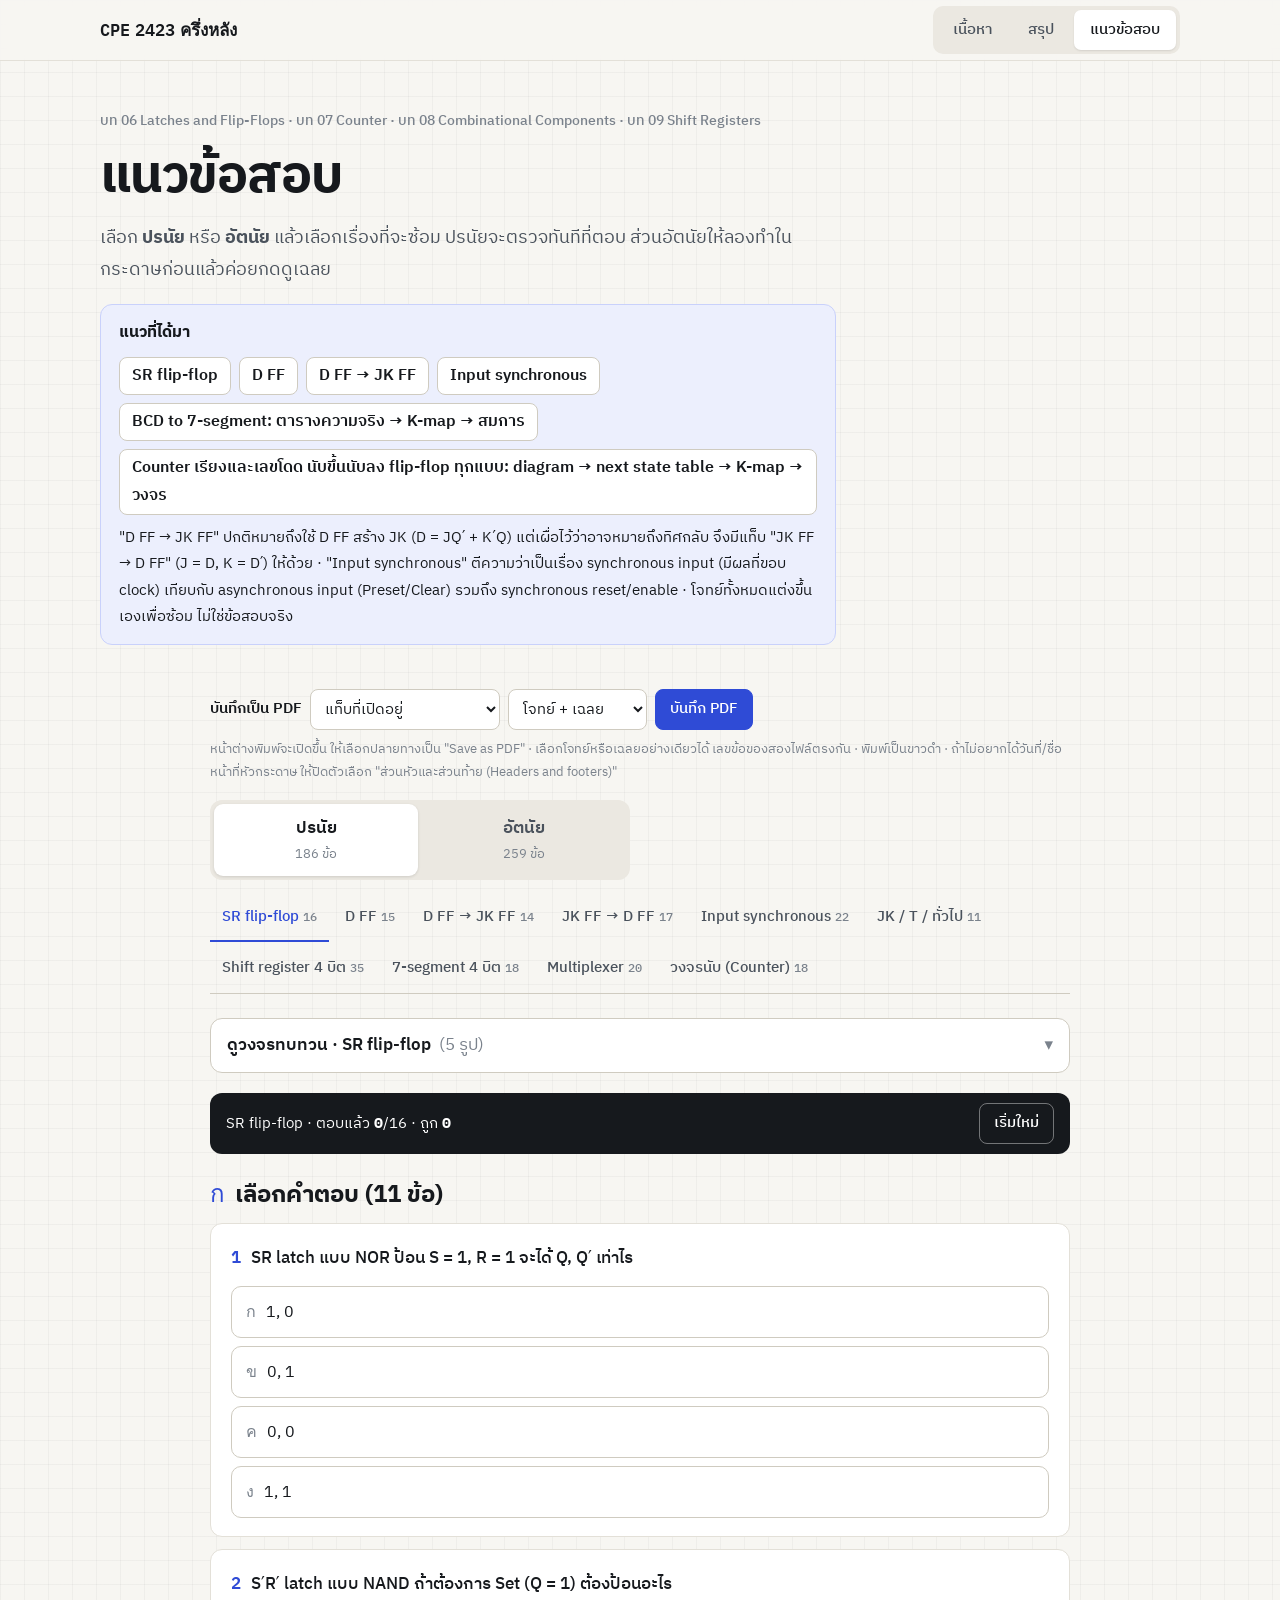
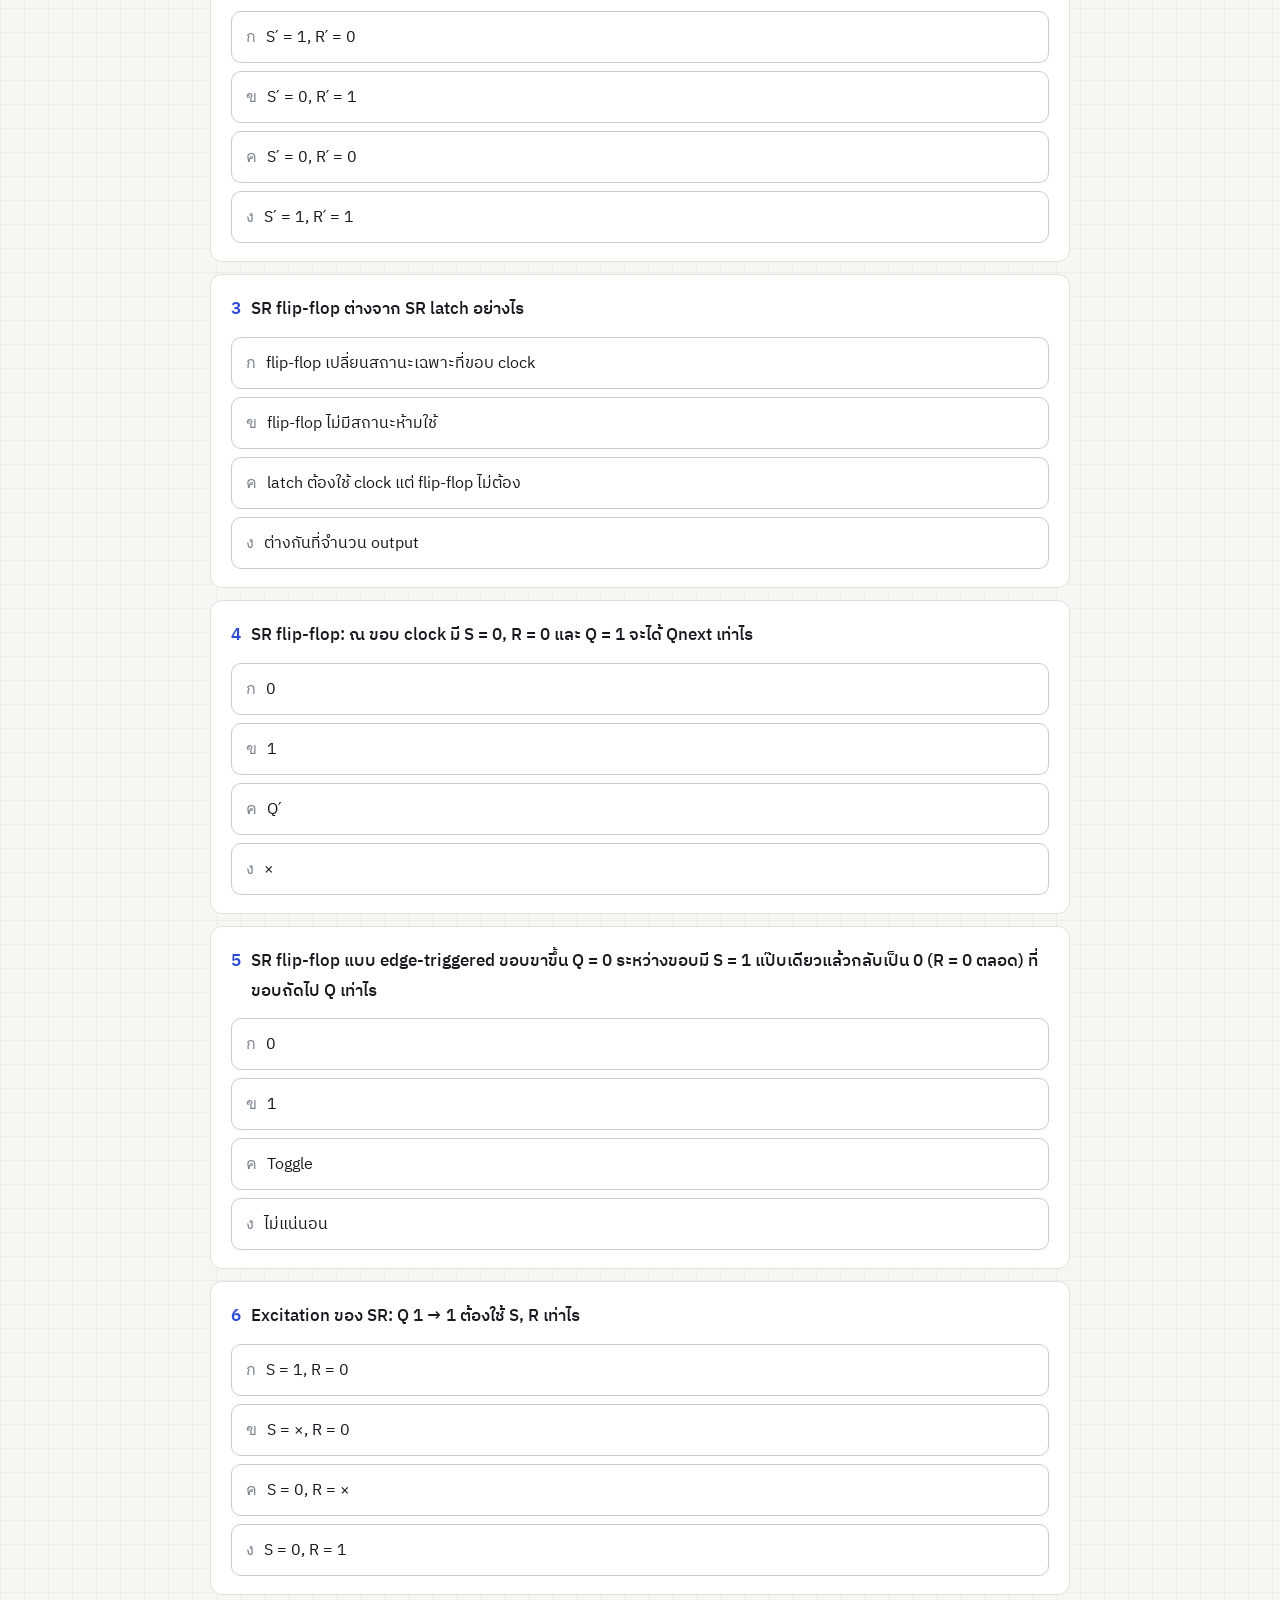
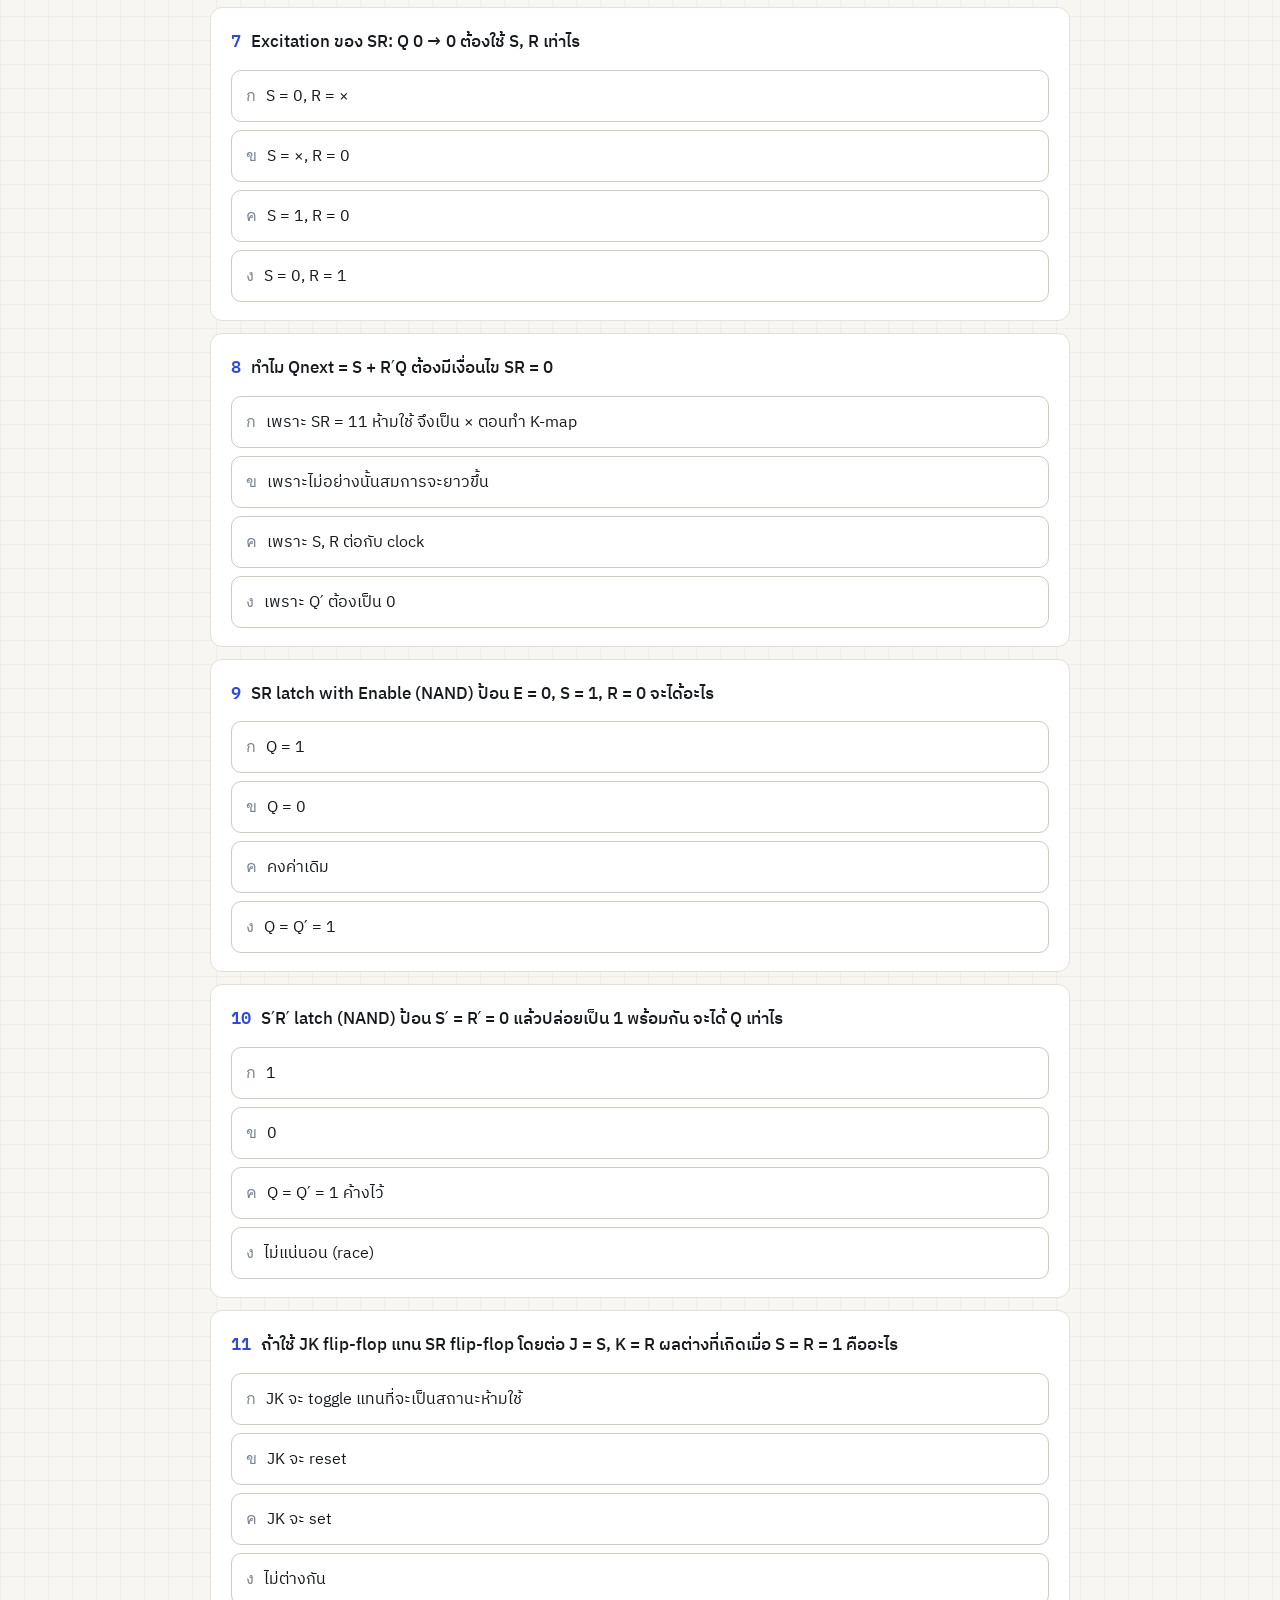
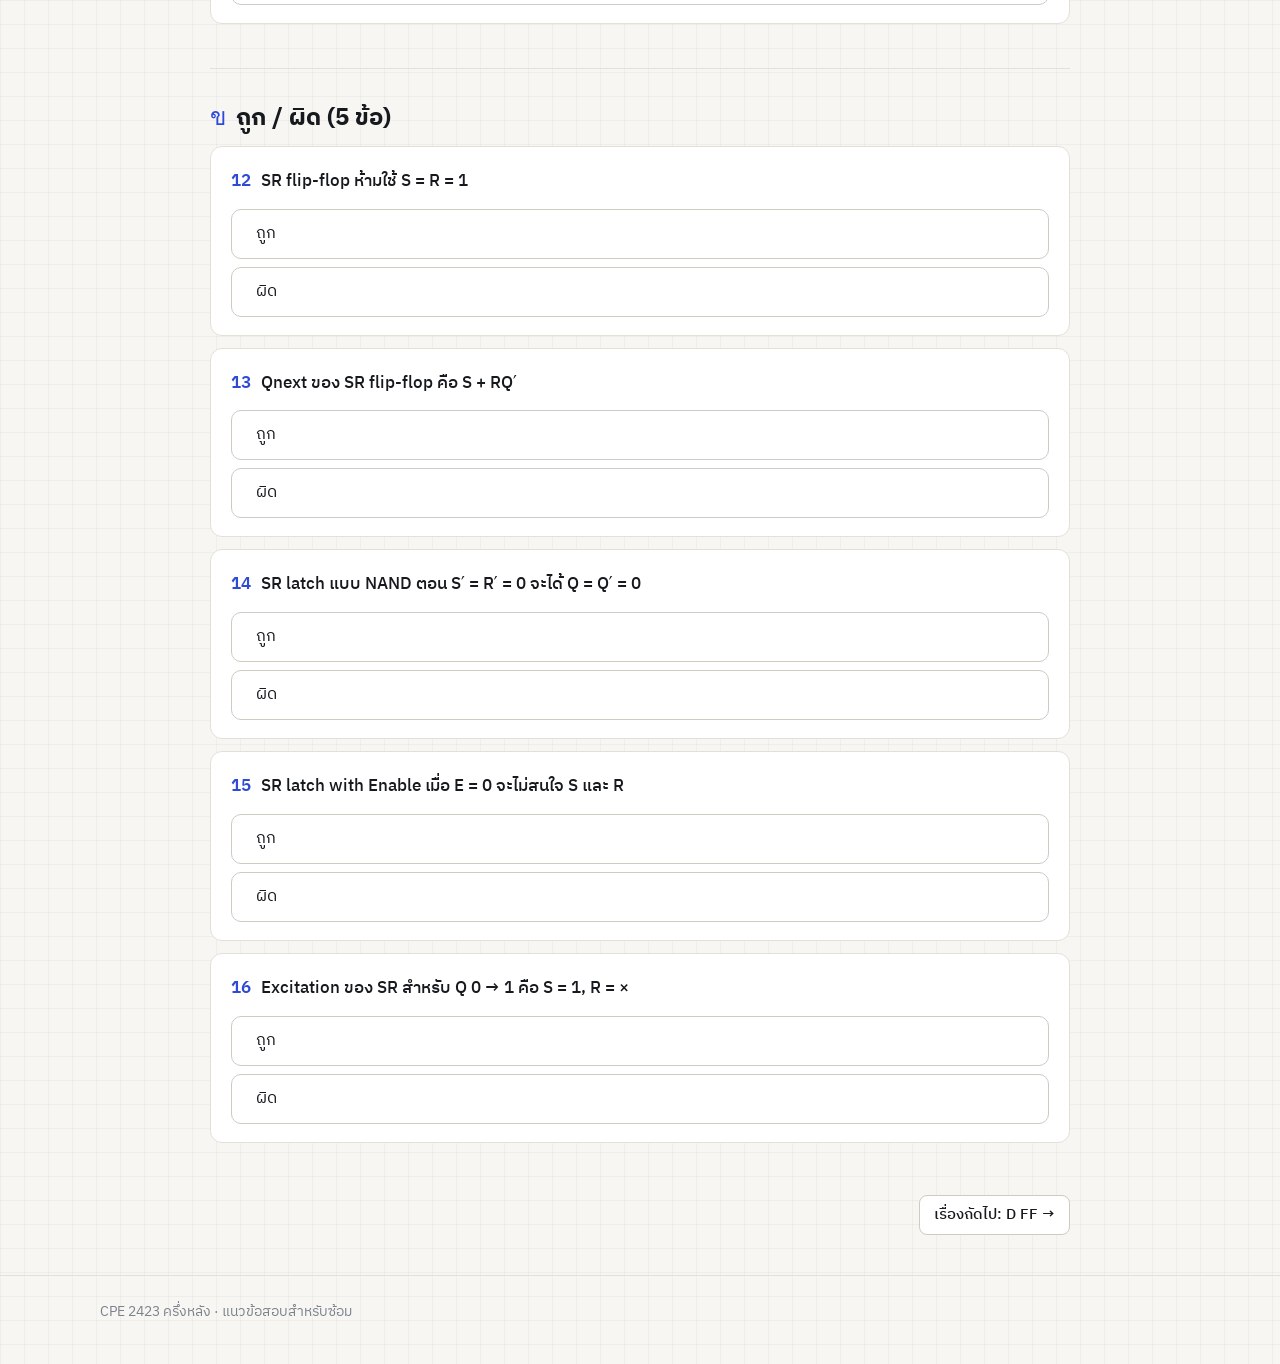
==== commit c57747dc: "fix pipo" ====
--- a/exam.html
+++ b/exam.html
@@ -180,6 +180,9 @@
         { t: "pipo", q: "วงจร s2 s1 s0 (shifter): s2 s1 s0 = 0 1 0, d3–d0 = 1011 ได้ y3–y0 เท่าไร", o: ["0110", "0111", "1101", "1011"], a: 0, e: "ช่อง 2 เลื่อนซ้าย y0 รับค่าจาก MUX ขวา ซึ่ง s2 = 0 ให้ 0" },
         { t: "pipo", q: "วงจร s2 s1 s0 (shifter): s2 s1 s0 = 1 1 0, d3–d0 = 1011 ได้ y3–y0 เท่าไร", o: ["0111", "0110", "1101", "1011"], a: 0, e: "s2 = 1 ทำให้ y0 รับ d3 จึงเป็น rotate left" },
         { t: "pipo", q: "วงจร s2 s1 s0 (shifter): s0 = 1 ได้ผลอย่างไร", o: ["y = d ไม่ว่า s2, s1 เป็นอะไร", "เลื่อนขวาเสมอ", "เลื่อนซ้ายเสมอ", "y = 0000"], a: 0, e: "ช่อง 1 และ 3 ต่อ d ของบิตตัวเองทั้งคู่" },
+        { t: "pipo", q: "วงจรสไลด์ 16: Sh L = 1 1 ที่ขอบขาลง register ทำอะไร", o: ["คงค่าเดิม", "Parallel load", "Shift right", "Rotate right"], a: 2, e: "Sh = 1 เลื่อนขวาโดยไม่สนใจ L" },
+        { t: "pipo", q: "วงจรสไลด์ 16: Sh L = 1 1, Serial_in = 0, Q3–Q0 = 0111 ที่ขอบขาลงได้ Q3–Q0 เท่าไร", o: ["0011", "1011", "0111", "1110"], a: 0, e: "เลื่อนขวาแล้ว Q3 รับ Serial_in = 0 ไม่ใช่ Q0" },
+        { t: "pipo", q: "โหมด Rotate right มีในวงจรใด", o: ["สไลด์ 14 (SHSel₁ SHSel₀)", "สไลด์ 16 (Sh, L)", "มีทั้งสองวงจร", "ไม่มีทั้งสองวงจร"], a: 0, e: "สไลด์ 16 มีแค่คงค่า โหลด และเลื่อนขวา" },
         { t: "mux", q: "MUX ที่มี data input 16 เส้น ต้องมี select กี่เส้น", o: ["2", "4", "8", "16"], a: 1, e: "2ⁿ = 16 จึงได้ n = 4" },
         { t: "mux", q: "MUX 2-to-1 มีสมการ y เท่าไร", o: ["sd0 + s′d1", "s′d0 + sd1", "s + d0 + d1", "d0 ⊕ d1"], a: 1, e: "s = 0 เลือก d0 และ s = 1 เลือก d1" },
         { t: "mux", q: "MUX 4-to-1 ที่ S1 S0 = 1 0 เลือกขา data ใด (w, x, y, z คือช่อง 0, 1, 2, 3)", o: ["w", "x", "y", "z"], a: 2, e: "1 0 คือ 2 จึงเลือกช่อง 2" },
@@ -257,6 +260,8 @@
         ["pipo", "วงจรนี้เลื่อนซ้ายได้", false, "มีแค่ shift right และ rotate right"],
         ["pipo", "Q3–Q0 อ่านได้ตลอดเวลาโดยไม่ต้องรอ clock", true, "ต่อออกขนานอยู่แล้ว"],
         ["pipo", "ทุกบิตใช้ SHSel₁ SHSel₀ ชุดเดียวกัน จึงเลือกโหมดแยกทีละบิตไม่ได้", true, "เลือกพร้อมกันทั้ง register"],
+        ["pipo", "PIPO ต้องมีโหมด Rotate right เสมอ", false, "PIPO บอกแค่ข้อมูลเข้าและออกขนาน สไลด์ 16 จึงไม่มี Rotate"],
+        ["pipo", "วงจรสไลด์ 16: Sh = 1 จะเลื่อนขวาไม่ว่า L เป็นเท่าไร", true, "Sh มาก่อน L"],
         ["mux", "MUX มี output เพียงเส้นเดียวต่อบิต", true, "เลือก input 1 เส้นส่งออก"],
         ["mux", "MUX ที่มี select 3 เส้นเลือกได้ 6 input", false, "2³ = 8 input"],
         ["mux", "MUX เป็นวงจร sequential เพราะเลือกค่าได้", false, "ไม่มีหน่วยความจำ จึงเป็น combinational"],
@@ -964,6 +969,32 @@
       const OPS = ["คงค่าเดิม", "Parallel load", "Shift right", "Rotate right"], READ = ["Q3–Q0", "Serial_out"];
       const CK = ["0", "1", "3", "4"], WIRE = ["1", "4"];
 
+      // ----- PIPO of slide 16 (Figure 12-10): Sh, L select, falling edge, no rotate. Channels 2 and 3 both shift. -----
+      const SHL_FIG = () => shselFig("HLSS", { sel: ["Sh", "L"], edge: "fall" });
+      const shlNext = (sh, l, si, d, q) => (sh ? si + q.slice(0, 3) : l ? d : q);
+      const shlDrill = ({ q, init, steps, note }) => {
+        let cur = init;
+        const rows = steps.map(([ck, sh, l, si, d], k) => {
+          const next = ck === "↓" ? shlNext(sh, l, si, d, cur) : cur, row = [String(k + 1), ck, String(sh), String(l), si, d, cur, ...ans(next)];
+          cur = next;
+          return row;
+        });
+        return { kind: "fill", shl: true, q: `วงจรตามสไลด์ 16: ${q} เริ่ม Q3Q2Q1Q0 = ${init} เติม Q3⁺–Q0⁺ ทีละขั้น`, fig: SHL_FIG, head: ["ขั้น", "Ck", "Sh", "L", "Serial_in", "D3–D0", "Q3–Q0", "Q3⁺", "Q2⁺", "Q1⁺", "Q0⁺"], rows, note };
+      };
+      const SHL_DRILLS = [
+        { kind: "fill", shl: true, q: "วงจรตามสไลด์ 16: เติม Operation ของแต่ละค่า Sh L", head: ["Sh", "L", "ช่อง MUX", "Operation"],
+          rows: [["0", "0", "0", f("คงค่าเดิม", OPS)], ["0", "1", "1", f("Parallel load", OPS)], ["1", "0", "2", f("Shift right", OPS)], ["1", "1", "3", f("Shift right", OPS)]],
+          note: "เมื่อ Sh = 1 ไม่สนใจ L · วงจรนี้ไม่มี Rotate right" },
+        { kind: "fill", shl: true, q: "วงจรตามสไลด์ 16: ดูจากรูปแล้วเติมตาราง control", fig: SHL_FIG, head: ["Sh", "L", "Q3⁺", "Q2⁺", "Q1⁺", "Q0⁺"],
+          rows: [..."HLSS"].map((op, k) => [String(k >> 1), String(k & 1), ...sym(...TAKES[op])]), note: "แถว 1 0 กับ 1 1 เหมือนกันทุกบิต" },
+        { kind: "fill", shl: true, q: "เทียบวงจรสองแบบ: ค่าควบคุมเดียวกันทำงานอะไร", head: ["ค่า 2 บิต", "สไลด์ 14 (SHSel₁ SHSel₀)", "สไลด์ 16 (Sh L)"],
+          rows: [["00", f("คงค่าเดิม", OPS), f("คงค่าเดิม", OPS)], ["01", f("Parallel load", OPS), f("Parallel load", OPS)], ["10", f("Shift right", OPS), f("Shift right", OPS)], ["11", f("Rotate right", OPS), f("Shift right", OPS)]],
+          note: "ต่างกันแค่ค่า 1 1 จึงต้องดูชื่อขาควบคุมก่อนเสมอ" },
+        shlDrill({ q: "ใช้เป็น PIPO", init: "0000", steps: [["↓", 0, 1, "0", "1011"], ["↓", 0, 0, "0", "0110"], ["↓", 0, 1, "0", "0110"], ["↑", 0, 1, "0", "1111"], ["↓", 0, 0, "0", "1111"]], note: "เปลี่ยนเฉพาะขอบขาลง · Sh L = 0 0 คงค่าแม้ D เปลี่ยน" }),
+        shlDrill({ q: "โหลดแล้วเลื่อนขวา", init: "0000", steps: [["↓", 0, 1, "0", "1011"], ["↓", 1, 0, "1", "1011"], ["↓", 1, 1, "0", "1011"], ["↓", 1, 0, "1", "1011"], ["↓", 0, 0, "0", "1011"]], note: "Sh = 1 เลื่อนขวาทั้ง L = 0 และ L = 1" }),
+        shlDrill({ q: "Sh L = 1 1 ทุกขอบ", init: "1001", steps: [["↓", 1, 1, "0", "0000"], ["↓", 1, 1, "0", "0000"], ["↓", 1, 1, "1", "0000"], ["↓", 1, 1, "0", "0000"]], note: "Q3 รับ Serial_in ไม่ใช่ Q0 จึงไม่ใช่ Rotate" }),
+      ];
+
       // ----- combinational shifter/rotator (s2 s1 s0): see shifterCircuit for the meaning of ch, left and right. -----
       const SEL3 = [0, 1, 2, 3, 4, 5, 6, 7].map((k) => [k >> 2, (k >> 1) & 1, k & 1]);
       const smallMux = ({ fill, swap }, s2, rotated) => (Boolean(s2) !== Boolean(swap) ? rotated : String(fill));
@@ -1005,7 +1036,7 @@
       SUB.pipo = [
         { kind: "fill", q: "วงจรตามสไลด์ 14: เติม Operation ของแต่ละค่า SHSel₁ SHSel₀", head: ["SHSel₁", "SHSel₀", "ช่อง MUX", "Operation"],
           rows: [["0", "0", "0", f("คงค่าเดิม", OPS)], ["0", "1", "1", f("Parallel load", OPS)], ["1", "0", "2", f("Shift right", OPS)], ["1", "1", "3", f("Rotate right", OPS)]],
-          note: "SHSel₁ SHSel₀ เป็นเลขฐานสองของหมายเลขช่อง MUX เช่น 1 0 คือช่อง 2 · ตารางข้อ 1–8 ใช้วงจรตามสไลด์ 14 ส่วนข้อ 9–18 สลับช่องของ MUX ไม่เหมือนกัน ให้ดูจากรูปของข้อนั้น · ข้อ 19–24 เป็นวงจร shifter s2 s1 s0" },
+          note: "SHSel₁ SHSel₀ เป็นเลขฐานสองของหมายเลขช่อง MUX เช่น 1 0 คือช่อง 2 · ตารางข้อ 1–8 ใช้วงจรตามสไลด์ 14 ส่วนข้อ 9–18 สลับช่องของ MUX ไม่เหมือนกัน ให้ดูจากรูปของข้อนั้น · ข้อ 19–24 เป็นวงจร Sh, L ตามสไลด์ 16 ซึ่งไม่มี Rotate right · ข้อ 25–30 เป็นวงจร shifter s2 s1 s0" },
         { kind: "fill", q: "วงจรตามสไลด์ 14: ดูจากรูปแล้วเติมตาราง control", fig: () => shselFig(), ...controlOf("HLSR"),
           note: "แถว 1 0 กับ 1 1 ต่างกันแค่ที่ Q3⁺" },
         { kind: "fill", q: "จากรูปในข้อ 2 เติมว่าแต่ละช่องของ MUX ต่อกับอะไร", head: ["บิต", "ช่อง 0", "ช่อง 1", "ช่อง 2", "ช่อง 3"],
@@ -1087,8 +1118,8 @@
         return { kind: "fill", q: `${it.q} · ดูการต่อช่องของ MUX จากรูป เติมตาราง control แล้วเติม ${outs[0]}⁺–${outs.at(-1)}⁺ ทีละขั้น`, head, rows, note: it.pre, fig: it.fig, wiring: it.wiring, control: controlOf(it.wiring) };
       };
       SUB.pipo = SUB.pipo.map((it) => (it.kind === "timing" ? toTruthTable(it) : it));
-      // Fill tables first, then the shifters, then the written answers (the page groups by kind in array order).
-      SUB.pipo.splice(SUB.pipo.findIndex((it) => it.kind === "text"), 0, ...SHIFTERS.map(shifterDrill));
+      // Fill tables first, then slide 16 and the shifters, then the written answers (the page groups by kind in array order).
+      SUB.pipo.splice(SUB.pipo.findIndex((it) => it.kind === "text"), 0, ...SHL_DRILLS, ...SHIFTERS.map(shifterDrill));
 
       for (const [t, items] of Object.entries(EXTRA)) SUB[t].push(...items);
       // Sync timing order: PreN/ClrN drills (SR → D → JK → T), then PreN = ClrN = 0, then async vs sync, SCLR last.
@@ -1712,6 +1743,7 @@
         ],
         pipo: [
           ["Register 4 บิต (D FF) ตามสไลด์ 14: 0 คงค่า, 1 Parallel load, 2 Shift right, 3 Rotate right", () => shselFig()],
+          ["PIPO ตามสไลด์ 16 (Sh, L ขอบขาลง): 0 คงค่า, 1 Parallel load, 2 และ 3 Shift right ไม่มี Rotate", SHL_FIG],
           ["Shifter 4 บิต s2 s1 s0 (ไม่มี flip-flop): s1 s0 = 0 ขวา, 1 ส่งผ่าน, 2 ซ้าย, 3 ส่งผ่าน · s2 = 0 เติมค่าคงที่, s2 = 1 หมุน", () => shifterCircuit()],
         ],
         mux: [
